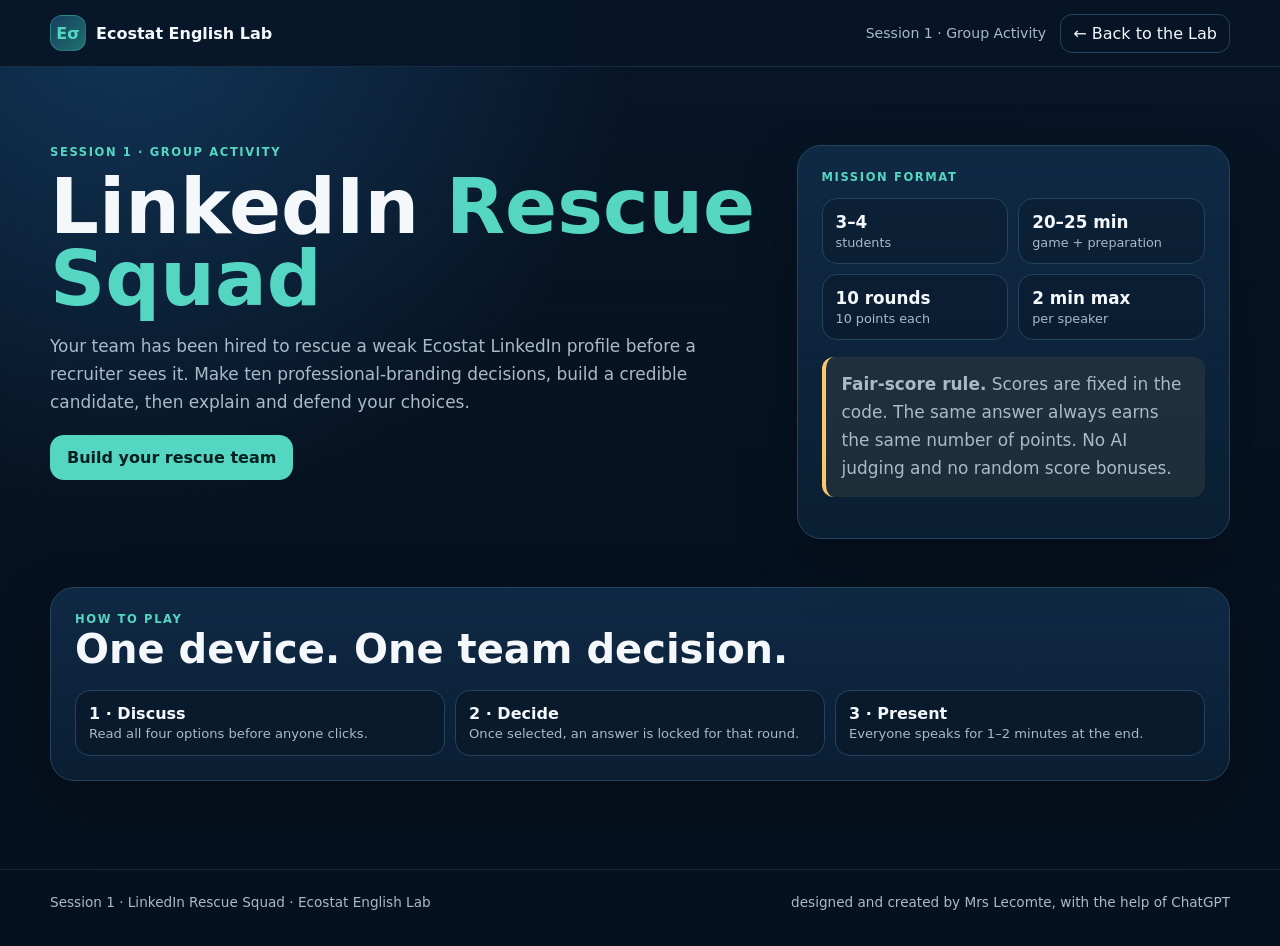
==== session1-linkedin-rescue-squad.html @ 10619d5c "Add files via upload" ====
<!doctype html>
<html lang="en-GB">
<head>
<meta charset="utf-8">
<meta name="viewport" content="width=device-width,initial-scale=1,viewport-fit=cover">
<title>Session 1 · LinkedIn Rescue Squad · Ecostat English Lab</title>
<meta name="description" content="A collaborative Session 1 activity for Ecostat students: rescue a weak LinkedIn profile, defend professional-branding decisions and deliver a concise team presentation.">
<meta name="theme-color" content="#08182f">
<link rel="manifest" href="manifest.webmanifest?v=6.2.2">
<link rel="apple-touch-icon" href="icons/apple-touch-icon.png">
<style>
:root{--bg:#071526;--panel:#0d2138;--panel2:#102a46;--line:#24435d;--ink:#f4f8fb;--muted:#a9bac8;--teal:#55d6c2;--amber:#ffc66d;--red:#ff8b8f;--blue:#80bfff;--purple:#b9a6ff;--shadow:0 22px 60px rgba(0,0,0,.26);font-family:Inter,ui-sans-serif,system-ui,-apple-system,BlinkMacSystemFont,"Segoe UI",sans-serif;color-scheme:dark}
*{box-sizing:border-box}html{scroll-behavior:smooth}body{margin:0;background:radial-gradient(circle at 10% 0%,#123658 0,transparent 32rem),linear-gradient(180deg,#071526,#06111f 72%);color:var(--ink);min-height:100vh}button,input,select{font:inherit}button{cursor:pointer}.wrap{width:min(1180px,calc(100% - 32px));margin:auto}.top{position:sticky;top:0;z-index:20;background:rgba(7,21,38,.92);backdrop-filter:blur(14px);border-bottom:1px solid rgba(128,191,255,.14)}.topin{min-height:66px;display:flex;align-items:center;gap:14px}.brand{display:flex;align-items:center;gap:10px;font-weight:850}.mark{width:36px;height:36px;border-radius:12px;display:grid;place-items:center;background:linear-gradient(135deg,#173f5f,#1f706e);border:1px solid rgba(85,214,194,.3);color:var(--teal)}.topmeta{margin-left:auto;color:var(--muted);font-size:.88rem}.back{color:var(--ink);text-decoration:none;border:1px solid var(--line);padding:9px 12px;border-radius:12px}.hero{padding:58px 0 30px;display:grid;grid-template-columns:1.25fr .75fr;gap:24px;align-items:stretch}.eyebrow{text-transform:uppercase;letter-spacing:.14em;font-size:.72rem;color:var(--teal);font-weight:850}.hero h1{font-size:clamp(2.4rem,6vw,5rem);line-height:.95;margin:.15em 0}.hero h1 span{color:var(--teal)}.hero p{font-size:1.06rem;color:var(--muted);line-height:1.65;max-width:65ch}.hero-card,.panel{background:linear-gradient(180deg,rgba(16,42,70,.96),rgba(10,31,52,.96));border:1px solid var(--line);border-radius:24px;box-shadow:var(--shadow)}.hero-card{padding:24px;display:flex;flex-direction:column;justify-content:center}.facts{display:grid;grid-template-columns:1fr 1fr;gap:10px;margin-top:14px}.fact{border:1px solid var(--line);border-radius:15px;padding:13px;background:rgba(4,15,28,.32)}.fact b{display:block;font-size:1.05rem}.fact span{display:block;color:var(--muted);font-size:.8rem;margin-top:3px}.screen{display:none;padding:20px 0 70px}.screen.active{display:block}.panel{padding:24px;margin:18px 0}.section-title{display:flex;justify-content:space-between;gap:18px;align-items:flex-end;margin-bottom:18px}.section-title h2{margin:0;font-size:clamp(1.7rem,4vw,2.5rem)}.section-title p{margin:.35rem 0 0;color:var(--muted)}.setup-grid{display:grid;grid-template-columns:.8fr 1.2fr;gap:18px}.field label{display:block;font-weight:800;margin-bottom:7px}.field input,.field select{width:100%;border:1px solid var(--line);background:#071a2e;color:var(--ink);border-radius:12px;padding:12px}.names{display:grid;grid-template-columns:1fr 1fr;gap:10px}.candidate-grid{display:grid;grid-template-columns:1fr 1fr;gap:12px}.candidate{border:1px solid var(--line);border-radius:18px;padding:16px;background:#0a1c30;text-align:left;color:var(--ink);transition:.15s}.candidate:hover,.candidate:focus-visible{border-color:var(--teal);transform:translateY(-1px)}.candidate.selected{border-color:var(--teal);box-shadow:0 0 0 2px rgba(85,214,194,.15) inset;background:#0c2938}.candidate strong{font-size:1rem}.candidate small{display:block;color:var(--muted);line-height:1.45;margin-top:6px}.notice{border-left:4px solid var(--amber);background:rgba(255,198,109,.08);padding:14px 16px;border-radius:12px;color:#ffe5b2;line-height:1.55}.primary,.ghost,.choice,.small{border-radius:14px;border:1px solid transparent;padding:12px 16px;font-weight:850}.primary{background:var(--teal);color:#05201f}.ghost,.small{background:#0b1f34;color:var(--ink);border-color:var(--line)}
.primary:focus-visible,.ghost:focus-visible,.small:focus-visible,.back:focus-visible{outline:3px solid var(--teal);outline-offset:3px}
.choice{min-height:46px}
.primary:disabled{opacity:.45;cursor:not-allowed}button:disabled{cursor:not-allowed}.choice:disabled{cursor:default}.verdict-desc{margin-top:8px;color:var(--muted);line-height:1.5}.result-meta{margin-top:8px;color:var(--muted);font-size:.9rem}.candidate[aria-pressed="true"]{border-color:var(--teal);box-shadow:0 0 0 2px rgba(85,214,194,.15) inset;background:#0c2938}.actions{display:flex;gap:10px;flex-wrap:wrap;margin-top:18px}.scorebar{position:sticky;top:66px;z-index:15;background:rgba(6,17,31,.94);border-bottom:1px solid rgba(128,191,255,.12)}.scorein{padding:12px 0;display:grid;grid-template-columns:180px repeat(4,1fr);gap:10px;align-items:center}.scoretotal strong{font-size:1.5rem}.metric{min-width:0}.metric-head{display:flex;justify-content:space-between;font-size:.75rem;color:var(--muted);margin-bottom:5px}.track{height:8px;background:#142c41;border-radius:999px;overflow:hidden}.fill{height:100%;width:0;background:linear-gradient(90deg,var(--teal),var(--blue));transition:width .35s}.game-grid{display:grid;grid-template-columns:1.35fr .65fr;gap:18px;align-items:start}.roundcard{padding:26px}.roundtop{display:flex;align-items:center;gap:12px;justify-content:space-between}.roundnum{font-size:.78rem;color:var(--teal);font-weight:900;letter-spacing:.08em}.roundcard h2{font-size:clamp(1.7rem,4vw,2.6rem);margin:.35rem 0}.scenario{color:var(--muted);line-height:1.6;margin-bottom:16px}.choices{display:grid;gap:10px}.choice{width:100%;text-align:left;background:#091d31;color:var(--ink);border-color:var(--line);line-height:1.45;display:flex;gap:12px;align-items:flex-start}.choice:hover,.choice:focus-visible{border-color:var(--blue)}.choice .letter{flex:0 0 30px;height:30px;border-radius:10px;background:#132f49;display:grid;place-items:center;color:var(--blue)}.choice.locked{cursor:default}.choice.picked{border-color:var(--teal);background:rgba(85,214,194,.09)}.choice.dim{opacity:.52}.feedback{display:none;margin-top:16px;border-radius:16px;padding:16px;border:1px solid var(--line);background:#081a2c}.feedback.show{display:block}.feedback-score{font-size:1.45rem;font-weight:950;color:var(--teal)}.feedback p{color:var(--muted);line-height:1.55}.deltas{display:flex;gap:8px;flex-wrap:wrap}.delta{font-size:.78rem;border:1px solid var(--line);padding:6px 9px;border-radius:999px}.sidecard{padding:20px;position:sticky;top:142px}.avatar{width:64px;height:64px;border-radius:18px;background:linear-gradient(135deg,#173f5f,#236f70);display:grid;place-items:center;font-size:1.5rem;font-weight:950}.sidecard h3{margin:.75rem 0 .25rem}.sidecard p{color:var(--muted);line-height:1.5;margin:.25rem 0}.tagrow{display:flex;gap:6px;flex-wrap:wrap;margin-top:12px}.tag{font-size:.75rem;border:1px solid var(--line);border-radius:999px;padding:5px 8px;color:#cce6f2}.result-hero{display:grid;grid-template-columns:.65fr 1.35fr;gap:18px}.bigscore{display:grid;place-items:center;text-align:center;min-height:260px}.bigscore strong{font-size:5rem;color:var(--teal);line-height:1}.verdict{font-size:1.2rem;font-weight:900;margin-top:10px}.breakdown{display:grid;gap:8px}.breakrow{display:grid;grid-template-columns:150px 1fr 52px;gap:10px;align-items:center;padding:10px 0;border-bottom:1px solid rgba(128,191,255,.1)}.breakrow span{color:var(--muted);font-size:.9rem}.prep-grid{display:grid;grid-template-columns:1fr 1fr;gap:14px}.role{padding:18px;border:1px solid var(--line);border-radius:18px;background:#091d31}.role h3{margin:.2rem 0}.role ul{padding-left:18px;color:var(--muted);line-height:1.55}.decision-list{margin-top:12px;padding-top:12px;border-top:1px solid rgba(128,191,255,.13)}.decision-list b{display:block;margin-bottom:7px}.decision-list p{font-size:.86rem;color:#d5e3eb;margin:6px 0}.timerbox{text-align:center;padding:24px}.timer{font-variant-numeric:tabular-nums;font-size:clamp(3.4rem,10vw,6rem);font-weight:950;letter-spacing:.04em;color:var(--teal)}.timer.warning{color:var(--amber)}.timer.done{color:var(--red)}.speaker-card{max-width:860px;margin:20px auto}.speaker-head{display:flex;justify-content:space-between;gap:12px;align-items:center}.speaker-task{font-size:1.1rem;line-height:1.6}.promptbox{background:#081a2c;border:1px solid var(--line);border-radius:16px;padding:16px;margin-top:14px}.promptbox ul{color:var(--muted);line-height:1.55}.complete{text-align:center;padding:50px 24px}.complete .tick{font-size:4rem}.rules{display:grid;grid-template-columns:repeat(3,1fr);gap:10px}.rule{padding:13px;border:1px solid var(--line);border-radius:15px;background:#081a2c}.rule b{display:block}.rule span{font-size:.82rem;color:var(--muted)}.sr-only{position:absolute;width:1px;height:1px;padding:0;margin:-1px;overflow:hidden;clip:rect(0,0,0,0);white-space:nowrap;border:0}.skip{position:fixed;left:12px;top:-80px;z-index:100;background:var(--teal);color:#05201f;padding:10px 14px;border-radius:10px;font-weight:900;text-decoration:none}.skip:focus{top:12px}footer{border-top:1px solid rgba(128,191,255,.12);padding:24px 0 36px;color:var(--muted);font-size:.85rem}.footerin{display:flex;justify-content:space-between;gap:12px;flex-wrap:wrap}@media(max-width:900px){.hero,.setup-grid,.game-grid,.result-hero{grid-template-columns:1fr}.scorein{grid-template-columns:1fr 1fr}.scoretotal{grid-column:1/-1}.sidecard{position:static}.prep-grid{grid-template-columns:1fr}.rules{grid-template-columns:1fr}.topmeta{display:none}}@media(prefers-reduced-motion:reduce){html{scroll-behavior:auto}.fill,.candidate{transition:none}}@media(max-width:600px){.wrap{width:min(100% - 20px,1180px)}.hero{padding-top:32px}.candidate-grid,.names{grid-template-columns:1fr}.scorein{grid-template-columns:1fr 1fr}.facts{grid-template-columns:1fr}.breakrow{grid-template-columns:1fr 44px}.breakrow span{grid-column:1/-1}.roundcard,.panel{padding:18px}.topin{min-height:60px}.scorebar{top:60px}.back{padding:8px 9px;font-size:.82rem}}

@media(max-width:520px){.brand span{display:none}.topin{gap:8px}.back{margin-left:auto}}

@media(max-width:600px){
  .scorebar{position:static}
  .breakrow{grid-template-columns:minmax(0,1fr) auto;grid-template-areas:"title score" "answer answer"}
  .breakrow b{grid-area:title}.breakrow strong{grid-area:score}.breakrow span{grid-area:answer;grid-column:auto}
  .speaker-head{align-items:flex-start;flex-direction:column}
  .speaker-head .tag{max-width:100%;overflow-wrap:anywhere}
}
</style>
</head>
<body>
<a class="skip" href="#activityMain">Skip to activity</a>
<header class="top"><div class="wrap topin"><div class="brand"><div class="mark" aria-hidden="true">Eσ</div><span>Ecostat English Lab</span></div><div class="topmeta">Session 1 · Group Activity</div><a class="back" href="index.html#group-activities">← Back to the Lab</a></div></header>

<main id="activityMain">
<section id="intro" class="screen active"><div class="wrap">
  <div class="hero"><div><div class="eyebrow">Session 1 · Group Activity</div><h1>LinkedIn <span>Rescue Squad</span></h1><p>Your team has been hired to rescue a weak Ecostat LinkedIn profile before a recruiter sees it. Make ten professional-branding decisions, build a credible candidate, then explain and defend your choices.</p><div class="actions"><button type="button" class="primary" id="goSetup">Build your rescue team</button></div></div>
  <aside class="hero-card"><div class="eyebrow">Mission format</div><div class="facts"><div class="fact"><b>3–4</b><span>students</span></div><div class="fact"><b>20–25 min</b><span>game + preparation</span></div><div class="fact"><b>10 rounds</b><span>10 points each</span></div><div class="fact"><b>2 min max</b><span>per speaker</span></div></div><p class="notice"><strong>Fair-score rule.</strong> Scores are fixed in the code. The same answer always earns the same number of points. No AI judging and no random score bonuses.</p></aside></div>
  <div class="panel"><div class="section-title"><div><div class="eyebrow">How to play</div><h2>One device. One team decision.</h2></div></div><div class="rules"><div class="rule"><b>1 · Discuss</b><span>Read all four options before anyone clicks.</span></div><div class="rule"><b>2 · Decide</b><span>Once selected, an answer is locked for that round.</span></div><div class="rule"><b>3 · Present</b><span>Everyone speaks for 1–2 minutes at the end.</span></div></div></div>
</div></section>

<section id="setup" class="screen"><div class="wrap"><div class="section-title"><div><div class="eyebrow">Team setup</div><h2>Choose your Ecostat profile.</h2><p>The candidate choice is not scored.</p></div></div>
<div class="setup-grid"><div class="panel"><div class="field"><label for="teamName">Team name</label><input id="teamName" maxlength="40" placeholder="e.g. Team Sigma"></div><div class="field" style="margin-top:14px"><label for="teamSize">Number of students</label><select id="teamSize"><option value="3">3 students</option><option value="4">4 students</option></select></div><div id="nameFields" class="names" style="margin-top:14px"></div><p class="notice" style="margin-top:16px">At the end, each student receives a separate speaking role and a two-minute timer.</p></div>
<div class="panel"><div class="candidate-grid" id="candidateGrid"></div><div class="actions"><button type="button" class="primary" id="startGame" disabled>Start the rescue</button><button type="button" class="ghost" id="backIntro">Back</button></div></div></div></div></section>

<div id="scoreBar" class="scorebar" hidden><div class="wrap scorein"><div class="scoretotal"><span class="eyebrow">Team score</span><strong><span id="scoreNow">0</span>/100</strong></div><div class="metric"><div class="metric-head"><span>Focus</span><b id="focusNum">0%</b></div><div class="track" role="progressbar" aria-label="Focus" aria-valuemin="0" aria-valuemax="100" aria-valuenow="0"><div id="focusFill" class="fill"></div></div></div><div class="metric"><div class="metric-head"><span>Credibility</span><b id="credNum">0%</b></div><div class="track" role="progressbar" aria-label="Credibility" aria-valuemin="0" aria-valuemax="100" aria-valuenow="0"><div id="credFill" class="fill"></div></div></div><div class="metric"><div class="metric-head"><span>Authenticity</span><b id="authNum">0%</b></div><div class="track" role="progressbar" aria-label="Authenticity" aria-valuemin="0" aria-valuemax="100" aria-valuenow="0"><div id="authFill" class="fill"></div></div></div><div class="metric"><div class="metric-head"><span>Visibility</span><b id="visNum">0%</b></div><div class="track" role="progressbar" aria-label="Visibility" aria-valuemin="0" aria-valuemax="100" aria-valuenow="0"><div id="visFill" class="fill"></div></div></div></div></div>

<section id="game" class="screen"><div class="wrap game-grid"><div class="panel roundcard"><div class="roundtop"><div id="roundNum" class="roundnum"></div><div id="roundPoints" class="eyebrow">10 points available</div></div><h2 id="roundTitle"></h2><p id="roundScenario" class="scenario"></p><div id="choices" class="choices"></div><div id="feedback" class="feedback" aria-live="polite" aria-atomic="true"><div id="feedbackScore" class="feedback-score"></div><p id="feedbackText"></p><div id="deltas" class="deltas"></div><div class="actions"><button type="button" id="nextRound" class="primary">Next decision</button></div></div></div><aside id="candidateSide" class="panel sidecard"></aside></div></section>

<section id="results" class="screen"><div class="wrap"><div class="section-title"><div><div class="eyebrow">Rescue complete</div><h2 id="resultsTitle">Your profile rescue result.</h2><p id="resultMeta">Your score comes only from the ten locked decisions.</p></div></div><div class="result-hero"><div class="panel bigscore"><div><div class="eyebrow">Final score</div><strong id="finalScore">0</strong><div>/100</div><div id="verdict" class="verdict"></div><div id="verdictDesc" class="verdict-desc"></div></div></div><div class="panel"><div class="eyebrow">Decision audit</div><div id="breakdown" class="breakdown"></div></div></div><div class="panel"><h2>Now prepare the team presentation.</h2><p class="scenario">You have six minutes to organise your ideas. Do not invent a completely new profile: explain the profile you actually built in the game.</p><div class="actions"><button type="button" id="goPrep" class="primary">Open preparation mode</button><button type="button" id="restart" class="ghost">Restart with another candidate</button></div></div></div></section>

<section id="prep" class="screen"><div class="wrap"><div class="section-title"><div><div class="eyebrow">Team preparation · 6 minutes</div><h2>Everyone must prepare a different part.</h2><p>Use notes, not a full script. Each person will speak for a maximum of two minutes.</p></div></div><div class="panel timerbox"><div id="prepTimer" class="timer" role="timer" aria-label="Preparation timer">06:00</div><div id="prepMessage" class="scenario" role="status" aria-live="polite" aria-atomic="true">Start when your team is ready.</div><div class="actions" style="justify-content:center"><button type="button" id="prepStart" class="primary">Start 6-minute preparation</button><button type="button" id="prepReset" class="ghost">Reset</button></div></div><div id="roles" class="prep-grid"></div><div class="panel"><div class="notice"><strong>Final rule:</strong> everyone speaks. Maximum <strong>2:00 per student</strong>. The final speaker must include the candidate's elevator pitch. Your teacher or another group may challenge one decision, so be ready to justify it.</div><div class="actions"><button type="button" id="goPresent" class="primary">Start team presentation</button></div></div></div></section>

<section id="present" class="screen"><div class="wrap"><div class="section-title"><div><div class="eyebrow">Final team challenge</div><h2>Present and defend the rescue.</h2><p>The timer is individual. Finish your sentence when time expires, then pass to the next speaker.</p></div></div><div class="panel speaker-card"><div class="speaker-head"><div><div id="speakerCount" class="eyebrow"></div><h2 id="speakerName"></h2></div><div id="speakerRole" class="tag"></div></div><div id="speakerTask" class="speaker-task"></div><div id="speakerPrompts" class="promptbox"></div><div class="timerbox"><div id="speakerTimer" class="timer" role="timer" aria-label="Speaker timer">02:00</div><div id="speakerMessage" class="scenario" role="status" aria-live="polite" aria-atomic="true">Maximum speaking time: 2 minutes.</div><div class="actions" style="justify-content:center"><button type="button" id="speakerStart" class="primary">Start 2-minute timer</button><button type="button" id="speakerReset" class="ghost">Reset</button></div></div><div class="actions"><button type="button" id="nextSpeaker" class="primary">Next speaker</button></div></div></div></section>

<section id="done" class="screen"><div class="wrap"><div class="panel complete"><div class="tick">✓</div><div class="eyebrow">Session 1 · Group activity complete</div><h2 id="doneTitle">Challenge complete.</h2><p id="doneSummary" class="scenario">Your team has completed the LinkedIn Rescue Squad challenge.</p><p class="scenario">Be ready for one final question: <strong>Which single decision improved this profile the most, and why?</strong></p><div class="actions" style="justify-content:center"><a class="back" href="index.html#group-activities">Back to Group Activities</a></div></div></div></section>
</main>

<footer><div class="wrap footerin"><div>Session 1 · LinkedIn Rescue Squad · Ecostat English Lab</div><div>designed and created by Mrs Lecomte, with the help of ChatGPT</div></div></footer>
<script>
(() => {
'use strict';
const $=s=>document.querySelector(s), $$=s=>[...document.querySelectorAll(s)];
const screens=['intro','setup','game','results','prep','present','done'];
const maxMetrics={focus:30,cred:30,auth:20,vis:20};
const metricNames={focus:'Focus',cred:'Credibility',auth:'Authenticity',vis:'Visibility'};
const state={team:'',size:3,names:[],nameDrafts:['','','',''],candidate:null,round:0,score:0,metrics:{focus:0,cred:0,auth:0,vis:0},answers:[],speaker:0,prepInterval:null,speakerInterval:null};
const candidates={
 EQUADE:{id:'EQUADE',initials:'AB',name:'Amira Benali',programme:'EQUADE · Applied econometrics',specialism:'causal inference and policy evaluation',target:'Junior Policy Evaluation Analyst',altTarget:'Economic Data Analyst',project:'a university project evaluating whether a training programme improved employment outcomes',toolset:'R · Stata · causal inference',evidence:'used R to compare employment outcomes before and after a training programme and test whether the policy made a measurable difference',plain:'I use data to estimate whether a policy or programme actually changes outcomes.',jargon:'I implement difference-in-differences estimators with fixed effects to identify average treatment effects.',skills:'R · Stata · econometrics · causal inference · data visualisation',adjProject:'an inflation forecasting project using macroeconomic indicators'},
 DSI:{id:'DSI',initials:'NM',name:'Noah Martin',programme:'DSI · Data & information systems',specialism:'fraud analytics and machine learning',target:'Junior Fraud Analytics / Cyber Data Analyst',altTarget:'Junior Data Scientist',project:'a Python project detecting unusual network behaviour and possible intrusions',toolset:'Python · SQL · classification',evidence:'built and tested a Python classification model to flag unusual network patterns, then compared false-positive rates',plain:'I use data models to identify unusual behaviour that may signal fraud or a security problem.',jargon:'I optimise supervised classifiers for anomaly detection using precision-recall trade-offs and threshold calibration.',skills:'Python · SQL · machine learning · classification · data visualisation',adjProject:'a customer-churn prediction project using Python'},
 IRF:{id:'IRF',initials:'ML',name:'Maya Laurent',programme:'IRF · Financial risk engineering',specialism:'market risk and quantitative analysis',target:'Market Risk Analyst',altTarget:'Quantitative Risk Analyst',project:'a Value-at-Risk project for a simulated equity portfolio',toolset:'Python · R · market risk',evidence:'built a Value-at-Risk model, back-tested it on historical data and explained where the model underestimated risk',plain:'I build models that estimate how much a portfolio could lose under adverse market movements.',jargon:'I calibrate VaR estimates and back-test tail-loss exceedances across rolling windows.',skills:'Python · R · market risk · VaR · statistical modelling',adjProject:'a time-series project forecasting interest rates'},
 GRAF:{id:'GRAF',initials:'HB',name:'Hugo Bernard',programme:'GRAF · Actuarial science & insurance',specialism:'insurance pricing and actuarial modelling',target:'Pricing Actuarial Intern',altTarget:'Insurance Risk Analyst',project:'a telematics-based motor-pricing project using driver-behaviour data',toolset:'R · GLMs · insurance pricing',evidence:'used R to test which driving variables were associated with claim frequency and discussed the limits of the pricing assumptions',plain:'I use statistical models to estimate insurance risk and help set prices that reflect expected claims.',jargon:'I fit generalised linear models to claim frequency and severity while controlling for rating factors.',skills:'R · GLMs · actuarial modelling · pricing · probability',adjProject:'a solvency project comparing insurer capital ratios'}
};
const scoreOrder=[{A:4,B:10,C:1,D:7},{A:1,B:4,C:10,D:7},{A:10,B:7,C:1,D:4},{A:1,B:4,C:7,D:10},{A:4,B:10,C:1,D:7},{A:10,B:4,C:1,D:7},{A:4,B:7,C:10,D:1},{A:4,B:1,C:7,D:10},{A:4,B:10,C:1,D:7},{A:4,B:1,C:10,D:7}];
const weights=[{focus:4,cred:2,auth:1,vis:3},{focus:4,cred:2,auth:1,vis:3},{focus:4,cred:2,auth:1,vis:3},{focus:1,cred:5,auth:3,vis:1},{focus:3,cred:3,auth:3,vis:1},{focus:2,cred:5,auth:2,vis:1},{focus:4,cred:2,auth:3,vis:1},{focus:3,cred:4,auth:1,vis:2},{focus:2,cred:3,auth:2,vis:3},{focus:3,cred:2,auth:3,vis:2}];
function distribute(score,w){const keys=['focus','cred','auth','vis'];const raw=keys.map(k=>score*w[k]/10), vals=raw.map(Math.floor);let rem=score-vals.reduce((a,b)=>a+b,0);const order=keys.map((k,i)=>({k,i,r:raw[i]-vals[i]})).sort((a,b)=>b.r-a.r);for(let j=0;j<rem;j++) vals[order[j].i]++;return Object.fromEntries(keys.map((k,i)=>[k,vals[i]]));}
function roundData(c){return [
 {title:'Choose a clear career target',scenario:`${c.name} needs a professional direction before changing the profile. Which target best matches the evidence already available?`,options:{A:'Data Scientist — open to any industry and any type of role',B:c.target,C:'Consultant / Analyst — interested in everything',D:c.altTarget},feedback:{A:'This is plausible but too broad for the evidence currently visible.',B:`Strong fit: the target matches ${c.specialism} and gives the rest of the profile a clear direction.`,C:'This avoids a decision rather than creating a professional identity.',D:'A credible adjacent target, but slightly less precise than the strongest fit.'}},
 {title:'Rescue the headline',scenario:'A recruiter should understand the field, methods and direction in seconds. Which headline should replace the current generic one?',options:{A:'Motivated MSc student looking for opportunities',B:`Future ${c.target} | Passionate about Data | Team Player 🚀`,C:`MSc Econometrics & Statistics | ${titleCase(c.specialism)} | ${shortTools(c.toolset)}`,D:`MSc Ecostat | ${titleCase(c.specialism)} | Open to graduate opportunities`},feedback:{A:'Too generic: almost any student could use it.',B:'The target is visible, but unsupported adjectives and branding language weaken credibility.',C:'Focused, searchable and evidence-based. It tells the recruiter what this candidate actually does.',D:'Clear and credible, but the ending is more generic than a precise target.'}},
 {title:'Pass the 7-second scan',scenario:'Which opening information should dominate the top of the profile?',options:{A:`MSc Ecostat → ${c.specialism} → current project: ${c.project} → target: ${c.target}`,B:`MSc Ecostat → software: ${c.toolset} → looking for an internship`,C:'Dynamic · motivated · ambitious · curious · team player',D:`Degree → every module studied → every software tool → every possible career interest`},feedback:{A:'Excellent hierarchy: identity, specialism, evidence and direction are immediately visible.',B:'Useful information, but software alone does not create a memorable professional identity.',C:'These are claims, not positioning.',D:'Too much information dilutes the message.'}},
 {title:'Replace claims with evidence',scenario:'The old profile says “excellent problem-solver”. Which sentence gives the strongest proof?',options:{A:'I am a highly motivated problem-solver.',B:`I have strong analytical skills and I enjoy ${c.specialism}.`,C:`I recently completed ${c.project}.`,D:`In ${c.project}, I ${c.evidence}.`},feedback:{A:'A self-description without evidence is easy to ignore.',B:'Relevant, but still mostly a claim.',C:'Concrete project evidence is useful, but the candidate can show more about what they actually did.',D:'Specific action plus evidence makes the claim believable.'}},
 {title:'Fix the “About” section',scenario:'Choose the version that sounds focused, human and credible rather than generic or AI-generated.',options:{A:`I am passionate about leveraging cutting-edge data-driven methodologies to generate impactful insights across complex environments. My expertise includes ${c.toolset}.`,B:`I am an MSc Econometrics & Statistics student specialising in ${c.specialism}. I am currently working on ${c.project}. I enjoy turning quantitative results into clear explanations, and I am looking for opportunities related to ${c.target}. I would be glad to connect with people working in this area.`,C:'I am dynamic, ambitious, resilient, results-driven, innovative and passionate about data. I am open to all opportunities.',D:`I study Econometrics & Statistics and I have worked with ${c.toolset}. My current project is ${c.project}. I enjoy quantitative work and learning new methods.`},feedback:{A:'Polished language cannot replace a clear story and concrete evidence.',B:'Strong structure: who I am, what I do, evidence, direction and a natural call to action.',C:'Generic adjectives create almost no professional signal.',D:'Credible and natural, but it lacks a clear professional destination and call to action.'}},
 {title:'Choose the project that earns space',scenario:`The target is ${c.target}. Which project should be highlighted most prominently?`,options:{A:c.project,B:'A basic Excel descriptive-statistics assignment from first year',C:'A personal hobby project unrelated to the target role',D:c.adjProject},feedback:{A:'This is the strongest evidence because it directly supports the chosen professional direction.',B:'It shows basic competence but does not differentiate an MSc-level profile.',C:'Interesting personally, but weak evidence for this specific target.',D:'Relevant quantitative evidence, though not as directly aligned as the main project.'}},
 {title:'Explain the technical work in plain English',scenario:'A recruiter is interested but is not a specialist. Which explanation should the candidate use?',options:{A:c.jargon,B:`I worked on a quantitative model related to ${c.specialism}, using data and statistical methods to study the problem.`,C:c.plain,D:'I built a model that proves what will happen and removes uncertainty from decisions.'},feedback:{A:'Accurate, but too technical for a first professional conversation.',B:'Clear and safe, although still fairly vague.',C:'Best balance: concrete meaning, plain English and no unnecessary jargon.',D:'This overclaims what statistical models can do and damages credibility.'}},
 {title:'Prioritise the skills section',scenario:'LinkedIn allows a long list, but the strongest skills should be immediately visible. Which strategy works best?',options:{A:`List 25 skills including ${c.skills}, Microsoft Word, PowerPoint, teamwork, leadership, creativity and everything studied at university.`,B:'Keep only communication, motivation, teamwork and adaptability.',C:`Lead with ${c.skills}, then add every other software package used once.`,D:`Prioritise ${c.skills}; keep a small number of complementary skills that support the ${c.target} target.`},feedback:{A:'A huge catalogue hides the strongest signal.',B:'Transferable skills matter, but the profile needs visible technical evidence.',C:'The strongest skills are visible, but the list becomes diluted again.',D:'Focused and credible: the skills section supports the same professional story as the rest of the profile.'}},
 {title:'Choose a sustainable visibility strategy',scenario:'The profile is now stronger, but a professional brand only works if the right people can actually see it. Which LinkedIn routine is most convincing?',options:{A:'Post every day about any trending topic, even when it is unrelated to the target role.',B:`Choose a realistic cadence: regularly comment on relevant ${c.specialism} posts, connect selectively with people in the field, and occasionally share a concrete project insight or learning point.`,C:'Stay completely inactive until the week an internship application opens.',D:`Follow relevant people and occasionally like or comment on posts, but avoid sharing any of your own work or perspective.`},feedback:{A:'High activity is not the same as a focused professional presence.',B:'Best choice: consistent, relevant and sustainable visibility supports the same professional story as the profile.',C:'A profile that only appears when it needs a job is much less effective as a networking surface.',D:'This is sustainable, but too passive to make the candidate’s expertise and point of view memorable.'}},
 {title:'Build the 45-second pitch',scenario:'The recruiter now asks: “Tell me about yourself.” Which structure gives the strongest short answer?',options:{A:'Start with school history, then list studies chronologically, then explain every module.',B:`List ${c.toolset}, statistical methods and technical vocabulary as quickly as possible.`,C:`Who I am → ${c.specialism} → one concrete project/evidence → what I am looking for (${c.target}) → one clear question or next step.`,D:`Who I am → ${c.specialism} → current project → career goal, but stop without a question or call to action.`},feedback:{A:'A timeline uses precious time without showing the strongest professional message.',B:'A technical dump is difficult to follow and sounds less human.',C:'This is concise, intentional and easy for the recruiter to follow. It also creates a next step.',D:'Clear and credible, but the pitch loses impact because it does not invite the conversation to continue.'}}
 ];}
function titleCase(s){return s.replace(/\b\w/g,m=>m.toUpperCase())}function shortTools(s){return s.split(' · ').slice(0,3).join(' · ')}function lowerFirst(s){return s.charAt(0).toLowerCase()+s.slice(1)}
function show(id){if(id!=='prep'&&state.prepInterval){clearInterval(state.prepInterval);state.prepInterval=null;}if(id!=='present'&&state.speakerInterval){clearInterval(state.speakerInterval);state.speakerInterval=null;}screens.forEach(s=>$('#'+s).classList.toggle('active',s===id));const reduce=window.matchMedia&&window.matchMedia('(prefers-reduced-motion: reduce)').matches;window.scrollTo({top:0,behavior:reduce?'auto':'smooth'});$('#scoreBar').hidden=id!=='game';}
function focusTarget(selector){const el=$(selector);if(!el)return;el.setAttribute('tabindex','-1');requestAnimationFrame(()=>{try{el.focus({preventScroll:true});}catch(_){el.focus();}});}
function renderNames(){const current=$$('#nameFields input');current.forEach((x,i)=>state.nameDrafts[i]=x.value);const n=Number($('#teamSize').value);$('#nameFields').innerHTML=Array.from({length:n},(_,i)=>`<div class="field"><label for="name${i}">Student ${i+1}</label><input id="name${i}" maxlength="30" autocomplete="off" placeholder="Name (optional)" value="${escapeHtml(state.nameDrafts[i]||'')}"></div>`).join('');$$('#nameFields input').forEach((x,i)=>x.addEventListener('input',()=>{state.nameDrafts[i]=x.value;}));}
function renderCandidates(){const box=$('#candidateGrid');box.innerHTML=Object.values(candidates).map(c=>`<button type="button" class="candidate" data-candidate="${c.id}" aria-pressed="false"><strong>${c.id} · ${c.name}</strong><small>${c.programme}<br>${titleCase(c.specialism)}<br>Current project: ${c.project}</small></button>`).join('');$$('.candidate').forEach(b=>b.addEventListener('click',()=>{$$('.candidate').forEach(x=>{x.classList.remove('selected');x.setAttribute('aria-pressed','false')});b.classList.add('selected');b.setAttribute('aria-pressed','true');state.candidate=b.dataset.candidate;$('#startGame').disabled=false;}));}
function resetState(){state.round=0;state.score=0;state.metrics={focus:0,cred:0,auth:0,vis:0};state.answers=[];state.speaker=0;clearInterval(state.prepInterval);clearInterval(state.speakerInterval);state.prepInterval=null;state.speakerInterval=null;updateScore();}
function updateScore(){if(!$('#scoreNow'))return;$('#scoreNow').textContent=state.score;const map=[['focus','focusFill','focusNum'],['cred','credFill','credNum'],['auth','authFill','authNum'],['vis','visFill','visNum']];map.forEach(([k,fill,num])=>{const pct=Math.max(0,Math.min(100,Math.round(state.metrics[k]/maxMetrics[k]*100)));$('#'+fill).style.width=pct+'%';$('#'+num).textContent=pct+'%';const track=$('#'+fill).parentElement;if(track)track.setAttribute('aria-valuenow',String(pct));});}
function candidateSide(){const c=candidates[state.candidate];$('#candidateSide').innerHTML=`<div class="avatar">${c.initials}</div><h3>${c.name}</h3><p><strong>${c.programme}</strong></p><p>${titleCase(c.specialism)}</p><div class="tagrow">${c.toolset.split(' · ').map(x=>`<span class="tag">${x}</span>`).join('')}</div><p style="margin-top:14px"><strong>Current evidence</strong><br>${c.project}</p>`;}
function renderRound(){const c=candidates[state.candidate], r=roundData(c)[state.round], scores=scoreOrder[state.round];$('#roundNum').textContent=`DECISION ${state.round+1} OF 10`;$('#roundTitle').textContent=r.title;$('#roundScenario').textContent=r.scenario;$('#feedback').classList.remove('show');$('#nextRound').textContent=state.round===9?'See final result':'Next decision';const choices=$('#choices');choices.dataset.locked='0';choices.innerHTML=Object.entries(r.options).map(([letter,text])=>`<button type="button" class="choice" data-letter="${letter}"><span class="letter">${letter}</span><span>${text}</span></button>`).join('');$$('.choice').forEach(btn=>btn.addEventListener('click',()=>choose(btn,r,scores)));candidateSide();}
function choose(btn,r,scores){if($('#choices').dataset.locked==='1')return;$('#choices').dataset.locked='1';const letter=btn.dataset.letter,score=scores[letter],delta=distribute(score,weights[state.round]);state.score+=score;Object.keys(delta).forEach(k=>state.metrics[k]+=delta[k]);state.answers.push({round:state.round+1,title:r.title,letter,text:r.options[letter],score,delta});$$('#choices .choice').forEach(x=>{x.classList.add('locked');x.disabled=true;x.setAttribute('aria-disabled','true');if(x===btn)x.classList.add('picked');else x.classList.add('dim')});$('#feedbackScore').textContent=`+${score}/10`;$('#feedbackText').textContent=r.feedback[letter];$('#deltas').innerHTML=Object.entries(delta).filter(([,v])=>v>0).map(([k,v])=>`<span class="delta">+${v} ${metricNames[k]}</span>`).join('');$('#feedback').classList.add('show');updateScore();requestAnimationFrame(()=>$('#nextRound').focus());}
function nextRound(){if(state.answers.length!==state.round+1)return;if(state.round<9){state.round++;$('#choices').dataset.locked='0';renderRound();window.scrollTo({top:0,behavior:(window.matchMedia&&window.matchMedia('(prefers-reduced-motion: reduce)').matches)?'auto':'smooth'});focusTarget('#roundTitle');}else{renderResults();show('results');focusTarget('#resultsTitle');}}
function verdict(score){if(score>=90)return['RECRUITER-READY','A highly focused and credible professional profile.'];if(score>=75)return['STRONG SHORTLIST','The profile is convincing, with only a few weaker decisions.'];if(score>=60)return['PROMISING','Good evidence is visible, but the professional story still needs more focus.'];return['STILL NEEDS RESCUE','The profile contains useful material, but recruiters may struggle to identify a clear, credible direction.'];}
function renderResults(){const [v,desc]=verdict(state.score),c=candidates[state.candidate];$('#finalScore').textContent=state.score;$('#verdict').textContent=v;$('#verdictDesc').textContent=desc;$('#resultsTitle').textContent=state.score>=75?'Profile rescued — strong professional signal.':state.score>=60?'Profile improved — but still needs focus.':'Profile still needs rescue.';$('#resultMeta').textContent=`${state.team} · ${c.id} · ${c.name} · ${c.target}`;$('#breakdown').innerHTML=state.answers.map(a=>`<div class="breakrow"><b>${a.round}. ${a.title}</b><span>${a.letter} · ${a.text}</span><strong>${a.score}/10</strong></div>`).join('');$('#doneTitle').textContent=state.score>=75?'Profile rescued. Decisions defended.':state.score>=60?'Profile improved. Decisions defended.':'Rescue attempt complete. Decisions defended.';$('#doneSummary').textContent=`${state.team} finished with ${state.score}/100 for ${c.name}. Everyone has completed an individual speaking turn.`;}
function rolesForSize(){const c=candidates[state.candidate],a=state.answers,n=state.names;const find=i=>a[i-1]?.text||'';if(state.size===4)return[
 {name:n[0],role:'Professional positioning',task:'Explain who the candidate is, the career target your team chose and how you improved the first impression.',points:[`Target: ${find(1)}`,`Headline: ${find(2)}`,`7-second priority: ${find(3)}`],prompts:['Why did this target fit the evidence?','What should a recruiter understand immediately?','Mention one option your team rejected and why.']},
 {name:n[1],role:'Evidence & skills',task:'Explain how your team made the profile more credible by choosing evidence, projects and skills.',points:[`Evidence: ${find(4)}`,`Highlighted project: ${find(6)}`,`Skills strategy: ${find(8)}`],prompts:['Which concrete evidence matters most?','Why did you prioritise this project?','How did you avoid a “shopping list” of skills?']},
 {name:n[2],role:'LinkedIn identity & visibility',task:'Explain how you improved the About section and how the candidate should remain visible to the right professional audience.',points:[`About strategy: ${find(5)}`,`Visibility strategy: ${find(9)}`],prompts:['How did you make the profile sound human rather than generic?','Why is this visibility routine realistic and relevant?','What makes the profile consistent?']},
 {name:n[3],role:'Plain English & elevator pitch',task:`Act as ${c.name}. Explain the technical work in plain English, then deliver the final 45-second elevator pitch.`,points:[`Plain-English explanation: ${find(7)}`,`Pitch structure: ${find(10)}`],prompts:['Who are you?','What are you working on?','What is one credible strength or piece of evidence?','Where are you going professionally?','End with a clear question or next step.']}
 ];return[
 {name:n[0],role:'Positioning & first impression',task:'Explain who the candidate is, the target, headline and first-impression strategy.',points:[`Target: ${find(1)}`,`Headline: ${find(2)}`,`7-second priority: ${find(3)}`],prompts:['Why does the target fit?','What should a recruiter remember?','Which weaker option did you reject?']},
 {name:n[1],role:'Evidence, skills & LinkedIn profile',task:'Explain how your team made the profile concrete, credible and focused.',points:[`Evidence: ${find(4)}`,`About: ${find(5)}`,`Project: ${find(6)}`,`Skills: ${find(8)}`],prompts:['Which evidence proves the candidate’s claims?','Why this project?','How did you make the About section sound authentic?','How did you prioritise skills?']},
 {name:n[2],role:'Visibility, plain English & final pitch',task:`Act as ${c.name}. Explain the visibility strategy and the project in plain English, then deliver the final elevator pitch.`,points:[`Plain English: ${find(7)}`,`Visibility strategy: ${find(9)}`,`Pitch structure: ${find(10)}`],prompts:['Explain why the visibility strategy is sustainable.','Explain the technical work so a non-specialist understands it.','Give a concise 45-second pitch.','End with a call to action or focused question.']}
 ];}
function renderRoles(){const roles=rolesForSize();$('#roles').innerHTML=roles.map((r,i)=>`<article class="role"><div class="eyebrow">Student ${i+1}</div><h3>${escapeHtml(r.name)} · ${r.role}</h3><p>${r.task}</p><ul>${r.prompts.map(x=>`<li>${x}</li>`).join('')}</ul><div class="decision-list"><b>Use your team’s actual decisions:</b>${r.points.map(x=>`<p>${escapeHtml(x)}</p>`).join('')}</div></article>`).join('');}
function startCountdown(which,total,display,msg,startBtn){clearInterval(state[which]);const el=$(display),endAt=Date.now()+total*1000;let left=total,warned=false;if(which==='speakerInterval'){$('#nextSpeaker').disabled=false;$('#speakerReset').disabled=true;}if(which==='prepInterval'){$('#prepReset').disabled=true;}const render=()=>{left=Math.max(0,Math.ceil((endAt-Date.now())/1000));const m=Math.floor(left/60),s=left%60;el.textContent=`${String(m).padStart(2,'0')}:${String(s).padStart(2,'0')}`;el.classList.toggle('warning',left<=30&&left>0);el.classList.toggle('done',left===0);if(which==='speakerInterval'&&left<=30&&left>0&&!warned){warned=true;$(msg).textContent='30 seconds left.';}if(left<=0){clearInterval(state[which]);state[which]=null;$(startBtn).disabled=true;$(msg).textContent=which==='prepInterval'?'Preparation time is over. Finish assigning roles and start the presentation.':'Time. Finish your sentence and pass to the next speaker.';}};$(msg).textContent=which==='prepInterval'?'Preparation timer running. Organise roles and short notes.':'Maximum speaking time: 2 minutes.';$(startBtn).disabled=true;render();if(left>0)state[which]=setInterval(render,250);}
function resetTimer(which,total,display,msg,startBtn,text){clearInterval(state[which]);state[which]=null;const m=Math.floor(total/60),s=total%60;$(display).textContent=`${String(m).padStart(2,'0')}:${String(s).padStart(2,'0')}`;$(display).classList.remove('warning','done');$(msg).textContent=text;$(startBtn).disabled=false;if(which==='speakerInterval'){$('#nextSpeaker').disabled=true;$('#speakerReset').disabled=false;}if(which==='prepInterval'){$('#prepReset').disabled=false;}}
function renderSpeaker(){const roles=rolesForSize(),r=roles[state.speaker];$('#speakerCount').textContent=`SPEAKER ${state.speaker+1} OF ${roles.length}`;$('#speakerName').textContent=r.name;$('#speakerRole').textContent=r.role;$('#speakerTask').textContent=r.task;$('#speakerPrompts').innerHTML=`<strong>Use these prompts — do not read a full script.</strong><ul>${r.prompts.map(x=>`<li>${x}</li>`).join('')}</ul><div class="decision-list"><b>Your team’s decisions:</b>${r.points.map(x=>`<p>${escapeHtml(x)}</p>`).join('')}</div>`;$('#nextSpeaker').textContent=state.speaker===roles.length-1?'Finish team challenge':'Next speaker';resetTimer('speakerInterval',120,'#speakerTimer','#speakerMessage','#speakerStart','Maximum speaking time: 2 minutes.');}
function escapeHtml(s){return String(s).replace(/[&<>'"]/g,ch=>({'&':'&amp;','<':'&lt;','>':'&gt;',"'":'&#39;','"':'&quot;'}[ch]))}
$('#goSetup').addEventListener('click',()=>show('setup'));$('#backIntro').addEventListener('click',()=>show('intro'));$('#teamSize').addEventListener('change',renderNames);$('#startGame').addEventListener('click',()=>{state.team=$('#teamName').value.trim()||'Ecostat Rescue Team';state.size=Number($('#teamSize').value);state.names=Array.from({length:state.size},(_,i)=>{const value=$('#name'+i).value.trim();state.nameDrafts[i]=$('#name'+i).value;return value||`Student ${i+1}`;});resetState();$('#choices').dataset.locked='0';renderRound();updateScore();show('game');focusTarget('#roundTitle');});$('#nextRound').addEventListener('click',nextRound);$('#goPrep').addEventListener('click',()=>{renderRoles();resetTimer('prepInterval',360,'#prepTimer','#prepMessage','#prepStart','Start when your team is ready.');show('prep');});$('#restart').addEventListener('click',()=>{resetState();state.candidate=null;$$('.candidate').forEach(x=>{x.classList.remove('selected');x.setAttribute('aria-pressed','false')});$('#startGame').disabled=true;show('setup');});$('#prepStart').addEventListener('click',()=>startCountdown('prepInterval',360,'#prepTimer','#prepMessage','#prepStart'));$('#prepReset').addEventListener('click',()=>resetTimer('prepInterval',360,'#prepTimer','#prepMessage','#prepStart','Start when your team is ready.'));$('#goPresent').addEventListener('click',()=>{clearInterval(state.prepInterval);state.speaker=0;renderSpeaker();show('present');focusTarget('#speakerName');});$('#speakerStart').addEventListener('click',()=>startCountdown('speakerInterval',120,'#speakerTimer','#speakerMessage','#speakerStart'));$('#speakerReset').addEventListener('click',()=>resetTimer('speakerInterval',120,'#speakerTimer','#speakerMessage','#speakerStart','Maximum speaking time: 2 minutes.'));$('#nextSpeaker').addEventListener('click',()=>{clearInterval(state.speakerInterval);const roles=rolesForSize();if(state.speaker<roles.length-1){state.speaker++;renderSpeaker();window.scrollTo({top:0,behavior:(window.matchMedia&&window.matchMedia('(prefers-reduced-motion: reduce)').matches)?'auto':'smooth'});focusTarget('#speakerName');}else{show('done');focusTarget('#doneTitle');}});renderNames();renderCandidates();
if('serviceWorker' in navigator && /^https?:$/.test(location.protocol)){
  navigator.serviceWorker.register('./sw.js',{updateViaCache:'none'}).then(reg=>reg.update().catch(()=>{})).catch(()=>{});
}
})();
</script>
</body></html>
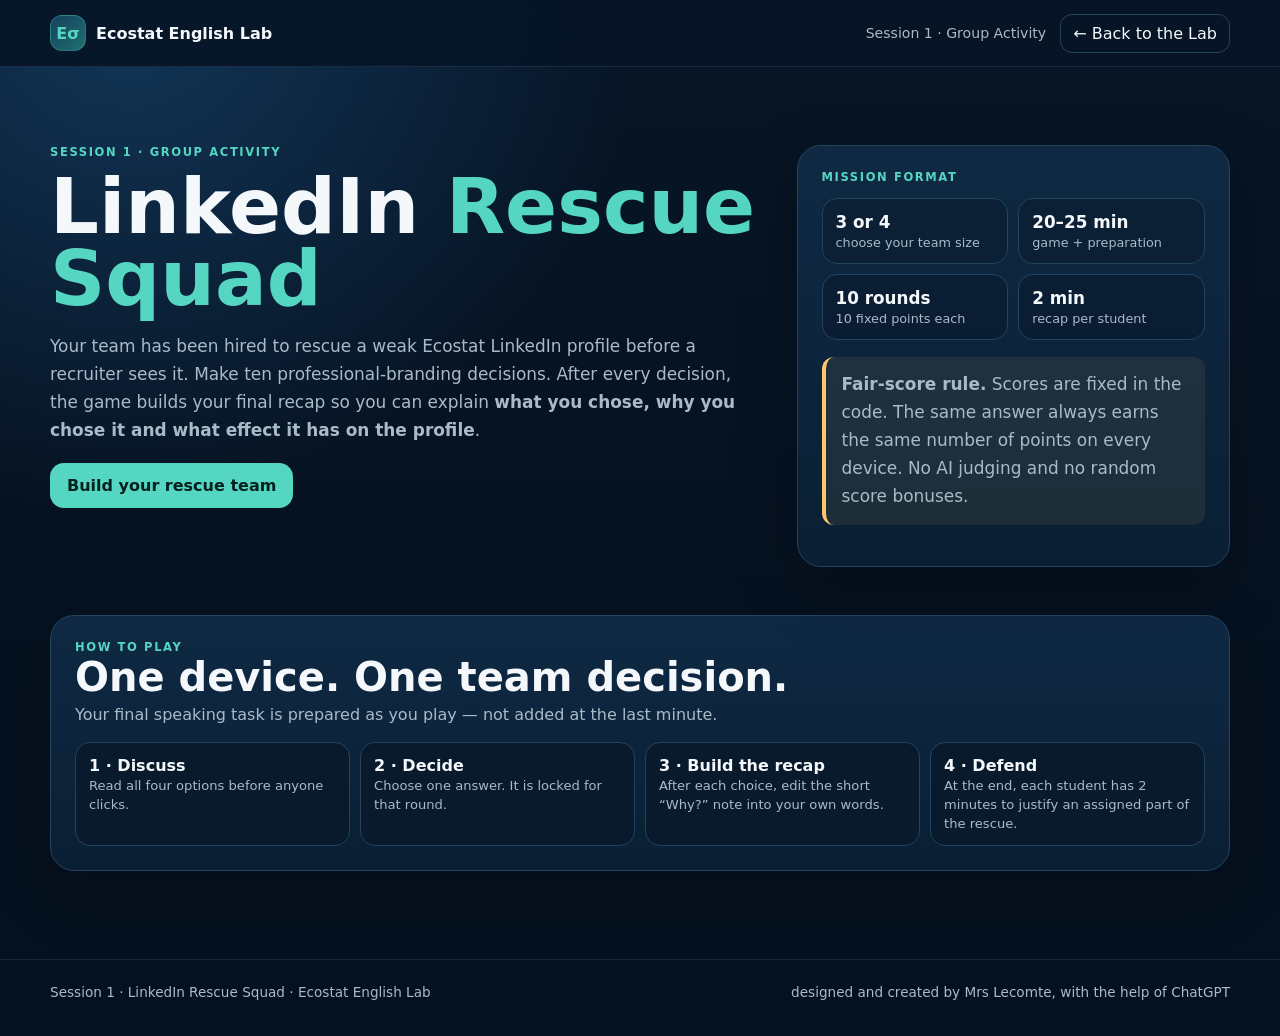
==== commit bbd3158a: "Add files via upload" ====
--- a/session1-linkedin-rescue-squad.html
+++ b/session1-linkedin-rescue-squad.html
@@ -4,118 +4,291 @@
 <meta charset="utf-8">
 <meta name="viewport" content="width=device-width,initial-scale=1,viewport-fit=cover">
 <title>Session 1 · LinkedIn Rescue Squad · Ecostat English Lab</title>
-<meta name="description" content="A collaborative Session 1 activity for Ecostat students: rescue a weak LinkedIn profile, defend professional-branding decisions and deliver a concise team presentation.">
+<meta name="description" content="A collaborative Session 1 activity for Ecostat students: rescue a weak LinkedIn profile, build a structured recap while making decisions, and defend the team’s choices in a two-minute speaking turn.">
+<meta name="application-name" content="LinkedIn Rescue Squad v6.3.0">
 <meta name="theme-color" content="#08182f">
 <link rel="manifest" href="manifest.webmanifest?v=6.2.2">
 <link rel="apple-touch-icon" href="icons/apple-touch-icon.png">
 <style>
-:root{--bg:#071526;--panel:#0d2138;--panel2:#102a46;--line:#24435d;--ink:#f4f8fb;--muted:#a9bac8;--teal:#55d6c2;--amber:#ffc66d;--red:#ff8b8f;--blue:#80bfff;--purple:#b9a6ff;--shadow:0 22px 60px rgba(0,0,0,.26);font-family:Inter,ui-sans-serif,system-ui,-apple-system,BlinkMacSystemFont,"Segoe UI",sans-serif;color-scheme:dark}
-*{box-sizing:border-box}html{scroll-behavior:smooth}body{margin:0;background:radial-gradient(circle at 10% 0%,#123658 0,transparent 32rem),linear-gradient(180deg,#071526,#06111f 72%);color:var(--ink);min-height:100vh}button,input,select{font:inherit}button{cursor:pointer}.wrap{width:min(1180px,calc(100% - 32px));margin:auto}.top{position:sticky;top:0;z-index:20;background:rgba(7,21,38,.92);backdrop-filter:blur(14px);border-bottom:1px solid rgba(128,191,255,.14)}.topin{min-height:66px;display:flex;align-items:center;gap:14px}.brand{display:flex;align-items:center;gap:10px;font-weight:850}.mark{width:36px;height:36px;border-radius:12px;display:grid;place-items:center;background:linear-gradient(135deg,#173f5f,#1f706e);border:1px solid rgba(85,214,194,.3);color:var(--teal)}.topmeta{margin-left:auto;color:var(--muted);font-size:.88rem}.back{color:var(--ink);text-decoration:none;border:1px solid var(--line);padding:9px 12px;border-radius:12px}.hero{padding:58px 0 30px;display:grid;grid-template-columns:1.25fr .75fr;gap:24px;align-items:stretch}.eyebrow{text-transform:uppercase;letter-spacing:.14em;font-size:.72rem;color:var(--teal);font-weight:850}.hero h1{font-size:clamp(2.4rem,6vw,5rem);line-height:.95;margin:.15em 0}.hero h1 span{color:var(--teal)}.hero p{font-size:1.06rem;color:var(--muted);line-height:1.65;max-width:65ch}.hero-card,.panel{background:linear-gradient(180deg,rgba(16,42,70,.96),rgba(10,31,52,.96));border:1px solid var(--line);border-radius:24px;box-shadow:var(--shadow)}.hero-card{padding:24px;display:flex;flex-direction:column;justify-content:center}.facts{display:grid;grid-template-columns:1fr 1fr;gap:10px;margin-top:14px}.fact{border:1px solid var(--line);border-radius:15px;padding:13px;background:rgba(4,15,28,.32)}.fact b{display:block;font-size:1.05rem}.fact span{display:block;color:var(--muted);font-size:.8rem;margin-top:3px}.screen{display:none;padding:20px 0 70px}.screen.active{display:block}.panel{padding:24px;margin:18px 0}.section-title{display:flex;justify-content:space-between;gap:18px;align-items:flex-end;margin-bottom:18px}.section-title h2{margin:0;font-size:clamp(1.7rem,4vw,2.5rem)}.section-title p{margin:.35rem 0 0;color:var(--muted)}.setup-grid{display:grid;grid-template-columns:.8fr 1.2fr;gap:18px}.field label{display:block;font-weight:800;margin-bottom:7px}.field input,.field select{width:100%;border:1px solid var(--line);background:#071a2e;color:var(--ink);border-radius:12px;padding:12px}.names{display:grid;grid-template-columns:1fr 1fr;gap:10px}.candidate-grid{display:grid;grid-template-columns:1fr 1fr;gap:12px}.candidate{border:1px solid var(--line);border-radius:18px;padding:16px;background:#0a1c30;text-align:left;color:var(--ink);transition:.15s}.candidate:hover,.candidate:focus-visible{border-color:var(--teal);transform:translateY(-1px)}.candidate.selected{border-color:var(--teal);box-shadow:0 0 0 2px rgba(85,214,194,.15) inset;background:#0c2938}.candidate strong{font-size:1rem}.candidate small{display:block;color:var(--muted);line-height:1.45;margin-top:6px}.notice{border-left:4px solid var(--amber);background:rgba(255,198,109,.08);padding:14px 16px;border-radius:12px;color:#ffe5b2;line-height:1.55}.primary,.ghost,.choice,.small{border-radius:14px;border:1px solid transparent;padding:12px 16px;font-weight:850}.primary{background:var(--teal);color:#05201f}.ghost,.small{background:#0b1f34;color:var(--ink);border-color:var(--line)}
-.primary:focus-visible,.ghost:focus-visible,.small:focus-visible,.back:focus-visible{outline:3px solid var(--teal);outline-offset:3px}
-.choice{min-height:46px}
-.primary:disabled{opacity:.45;cursor:not-allowed}button:disabled{cursor:not-allowed}.choice:disabled{cursor:default}.verdict-desc{margin-top:8px;color:var(--muted);line-height:1.5}.result-meta{margin-top:8px;color:var(--muted);font-size:.9rem}.candidate[aria-pressed="true"]{border-color:var(--teal);box-shadow:0 0 0 2px rgba(85,214,194,.15) inset;background:#0c2938}.actions{display:flex;gap:10px;flex-wrap:wrap;margin-top:18px}.scorebar{position:sticky;top:66px;z-index:15;background:rgba(6,17,31,.94);border-bottom:1px solid rgba(128,191,255,.12)}.scorein{padding:12px 0;display:grid;grid-template-columns:180px repeat(4,1fr);gap:10px;align-items:center}.scoretotal strong{font-size:1.5rem}.metric{min-width:0}.metric-head{display:flex;justify-content:space-between;font-size:.75rem;color:var(--muted);margin-bottom:5px}.track{height:8px;background:#142c41;border-radius:999px;overflow:hidden}.fill{height:100%;width:0;background:linear-gradient(90deg,var(--teal),var(--blue));transition:width .35s}.game-grid{display:grid;grid-template-columns:1.35fr .65fr;gap:18px;align-items:start}.roundcard{padding:26px}.roundtop{display:flex;align-items:center;gap:12px;justify-content:space-between}.roundnum{font-size:.78rem;color:var(--teal);font-weight:900;letter-spacing:.08em}.roundcard h2{font-size:clamp(1.7rem,4vw,2.6rem);margin:.35rem 0}.scenario{color:var(--muted);line-height:1.6;margin-bottom:16px}.choices{display:grid;gap:10px}.choice{width:100%;text-align:left;background:#091d31;color:var(--ink);border-color:var(--line);line-height:1.45;display:flex;gap:12px;align-items:flex-start}.choice:hover,.choice:focus-visible{border-color:var(--blue)}.choice .letter{flex:0 0 30px;height:30px;border-radius:10px;background:#132f49;display:grid;place-items:center;color:var(--blue)}.choice.locked{cursor:default}.choice.picked{border-color:var(--teal);background:rgba(85,214,194,.09)}.choice.dim{opacity:.52}.feedback{display:none;margin-top:16px;border-radius:16px;padding:16px;border:1px solid var(--line);background:#081a2c}.feedback.show{display:block}.feedback-score{font-size:1.45rem;font-weight:950;color:var(--teal)}.feedback p{color:var(--muted);line-height:1.55}.deltas{display:flex;gap:8px;flex-wrap:wrap}.delta{font-size:.78rem;border:1px solid var(--line);padding:6px 9px;border-radius:999px}.sidecard{padding:20px;position:sticky;top:142px}.avatar{width:64px;height:64px;border-radius:18px;background:linear-gradient(135deg,#173f5f,#236f70);display:grid;place-items:center;font-size:1.5rem;font-weight:950}.sidecard h3{margin:.75rem 0 .25rem}.sidecard p{color:var(--muted);line-height:1.5;margin:.25rem 0}.tagrow{display:flex;gap:6px;flex-wrap:wrap;margin-top:12px}.tag{font-size:.75rem;border:1px solid var(--line);border-radius:999px;padding:5px 8px;color:#cce6f2}.result-hero{display:grid;grid-template-columns:.65fr 1.35fr;gap:18px}.bigscore{display:grid;place-items:center;text-align:center;min-height:260px}.bigscore strong{font-size:5rem;color:var(--teal);line-height:1}.verdict{font-size:1.2rem;font-weight:900;margin-top:10px}.breakdown{display:grid;gap:8px}.breakrow{display:grid;grid-template-columns:150px 1fr 52px;gap:10px;align-items:center;padding:10px 0;border-bottom:1px solid rgba(128,191,255,.1)}.breakrow span{color:var(--muted);font-size:.9rem}.prep-grid{display:grid;grid-template-columns:1fr 1fr;gap:14px}.role{padding:18px;border:1px solid var(--line);border-radius:18px;background:#091d31}.role h3{margin:.2rem 0}.role ul{padding-left:18px;color:var(--muted);line-height:1.55}.decision-list{margin-top:12px;padding-top:12px;border-top:1px solid rgba(128,191,255,.13)}.decision-list b{display:block;margin-bottom:7px}.decision-list p{font-size:.86rem;color:#d5e3eb;margin:6px 0}.timerbox{text-align:center;padding:24px}.timer{font-variant-numeric:tabular-nums;font-size:clamp(3.4rem,10vw,6rem);font-weight:950;letter-spacing:.04em;color:var(--teal)}.timer.warning{color:var(--amber)}.timer.done{color:var(--red)}.speaker-card{max-width:860px;margin:20px auto}.speaker-head{display:flex;justify-content:space-between;gap:12px;align-items:center}.speaker-task{font-size:1.1rem;line-height:1.6}.promptbox{background:#081a2c;border:1px solid var(--line);border-radius:16px;padding:16px;margin-top:14px}.promptbox ul{color:var(--muted);line-height:1.55}.complete{text-align:center;padding:50px 24px}.complete .tick{font-size:4rem}.rules{display:grid;grid-template-columns:repeat(3,1fr);gap:10px}.rule{padding:13px;border:1px solid var(--line);border-radius:15px;background:#081a2c}.rule b{display:block}.rule span{font-size:.82rem;color:var(--muted)}.sr-only{position:absolute;width:1px;height:1px;padding:0;margin:-1px;overflow:hidden;clip:rect(0,0,0,0);white-space:nowrap;border:0}.skip{position:fixed;left:12px;top:-80px;z-index:100;background:var(--teal);color:#05201f;padding:10px 14px;border-radius:10px;font-weight:900;text-decoration:none}.skip:focus{top:12px}footer{border-top:1px solid rgba(128,191,255,.12);padding:24px 0 36px;color:var(--muted);font-size:.85rem}.footerin{display:flex;justify-content:space-between;gap:12px;flex-wrap:wrap}@media(max-width:900px){.hero,.setup-grid,.game-grid,.result-hero{grid-template-columns:1fr}.scorein{grid-template-columns:1fr 1fr}.scoretotal{grid-column:1/-1}.sidecard{position:static}.prep-grid{grid-template-columns:1fr}.rules{grid-template-columns:1fr}.topmeta{display:none}}@media(prefers-reduced-motion:reduce){html{scroll-behavior:auto}.fill,.candidate{transition:none}}@media(max-width:600px){.wrap{width:min(100% - 20px,1180px)}.hero{padding-top:32px}.candidate-grid,.names{grid-template-columns:1fr}.scorein{grid-template-columns:1fr 1fr}.facts{grid-template-columns:1fr}.breakrow{grid-template-columns:1fr 44px}.breakrow span{grid-column:1/-1}.roundcard,.panel{padding:18px}.topin{min-height:60px}.scorebar{top:60px}.back{padding:8px 9px;font-size:.82rem}}
+:root{--bg:#071526;--panel:#0d2138;--panel2:#102a46;--line:#24435d;--ink:#f4f8fb;--muted:#a9bac8;--teal:#55d6c2;--amber:#ffc66d;--red:#ff8b8f;--blue:#80bfff;--shadow:0 22px 60px rgba(0,0,0,.26);font-family:Inter,ui-sans-serif,system-ui,-apple-system,BlinkMacSystemFont,"Segoe UI",sans-serif;color-scheme:dark}
+*{box-sizing:border-box}html{scroll-behavior:smooth}body{margin:0;background:radial-gradient(circle at 10% 0%,#123658 0,transparent 32rem),linear-gradient(180deg,#071526,#06111f 72%);color:var(--ink);min-height:100vh}button,input,select{font:inherit}button{cursor:pointer}.wrap{width:min(1180px,calc(100% - 32px));margin:auto}.top{position:sticky;top:0;z-index:20;background:rgba(7,21,38,.92);backdrop-filter:blur(14px);border-bottom:1px solid rgba(128,191,255,.14)}.topin{min-height:66px;display:flex;align-items:center;gap:14px}.brand{display:flex;align-items:center;gap:10px;font-weight:850}.mark{width:36px;height:36px;border-radius:12px;display:grid;place-items:center;background:linear-gradient(135deg,#173f5f,#1f706e);border:1px solid rgba(85,214,194,.3);color:var(--teal)}.topmeta{margin-left:auto;color:var(--muted);font-size:.88rem}.back{color:var(--ink);text-decoration:none;border:1px solid var(--line);padding:9px 12px;border-radius:12px}.hero{padding:58px 0 30px;display:grid;grid-template-columns:1.25fr .75fr;gap:24px;align-items:stretch}.eyebrow{text-transform:uppercase;letter-spacing:.14em;font-size:.72rem;color:var(--teal);font-weight:850}.hero h1{font-size:clamp(2.4rem,6vw,5rem);line-height:.95;margin:.15em 0}.hero h1 span{color:var(--teal)}.hero p{font-size:1.06rem;color:var(--muted);line-height:1.65;max-width:65ch}.hero-card,.panel{background:linear-gradient(180deg,rgba(16,42,70,.96),rgba(10,31,52,.96));border:1px solid var(--line);border-radius:24px;box-shadow:var(--shadow)}.hero-card{padding:24px;display:flex;flex-direction:column;justify-content:center}.facts{display:grid;grid-template-columns:1fr 1fr;gap:10px;margin-top:14px}.fact{border:1px solid var(--line);border-radius:15px;padding:13px;background:rgba(4,15,28,.32)}.fact b{display:block;font-size:1.05rem}.fact span{display:block;color:var(--muted);font-size:.8rem;margin-top:3px}.screen{display:none;padding:20px 0 70px}.screen.active{display:block}.panel{padding:24px;margin:18px 0}.section-title{display:flex;justify-content:space-between;gap:18px;align-items:flex-end;margin-bottom:18px}.section-title h2{margin:0;font-size:clamp(1.7rem,4vw,2.5rem)}.section-title p{margin:.35rem 0 0;color:var(--muted)}.setup-grid{display:grid;grid-template-columns:.8fr 1.2fr;gap:18px}.field label{display:block;font-weight:800;margin-bottom:7px}.field input,.field select{width:100%;border:1px solid var(--line);background:#071a2e;color:var(--ink);border-radius:12px;padding:12px}.names{display:grid;grid-template-columns:1fr 1fr;gap:10px}.candidate-grid{display:grid;grid-template-columns:1fr 1fr;gap:12px}.candidate{border:1px solid var(--line);border-radius:18px;padding:16px;background:#0a1c30;text-align:left;color:var(--ink);transition:.15s}.candidate:hover,.candidate:focus-visible{border-color:var(--teal);transform:translateY(-1px)}.candidate.selected,.candidate[aria-pressed="true"]{border-color:var(--teal);box-shadow:0 0 0 2px rgba(85,214,194,.15) inset;background:#0c2938}.candidate strong{font-size:1rem}.candidate small{display:block;color:var(--muted);line-height:1.45;margin-top:6px}.notice{border-left:4px solid var(--amber);background:rgba(255,198,109,.08);padding:14px 16px;border-radius:12px;color:#ffe5b2;line-height:1.55}.primary,.ghost,.choice{border-radius:14px;border:1px solid transparent;padding:12px 16px;font-weight:850}.primary{background:var(--teal);color:#05201f}.ghost{background:#0b1f34;color:var(--ink);border-color:var(--line)}.primary:focus-visible,.ghost:focus-visible,.back:focus-visible,.choice:focus-visible,.candidate:focus-visible{outline:3px solid var(--teal);outline-offset:3px}.primary:disabled,.ghost:disabled{opacity:.45;cursor:not-allowed}button:disabled{cursor:not-allowed}.actions{display:flex;gap:10px;flex-wrap:wrap;margin-top:18px}.scorebar{position:sticky;top:66px;z-index:15;background:rgba(6,17,31,.94);border-bottom:1px solid rgba(128,191,255,.12)}.scorein{padding:12px 0;display:grid;grid-template-columns:180px repeat(4,1fr);gap:10px;align-items:center}.scoretotal strong{font-size:1.5rem}.metric{min-width:0}.metric-head{display:flex;justify-content:space-between;font-size:.75rem;color:var(--muted);margin-bottom:5px}.track{height:8px;background:#142c41;border-radius:999px;overflow:hidden}.fill{height:100%;width:0;background:linear-gradient(90deg,var(--teal),var(--blue));transition:width .35s}.game-grid{display:grid;grid-template-columns:1.35fr .65fr;gap:18px;align-items:start}.roundcard{padding:26px}.roundtop{display:flex;align-items:center;gap:12px;justify-content:space-between}.roundnum{font-size:.78rem;color:var(--teal);font-weight:900;letter-spacing:.08em}.roundcard h2{font-size:clamp(1.7rem,4vw,2.6rem);margin:.35rem 0}.scenario{color:var(--muted);line-height:1.6;margin-bottom:16px}.choices{display:grid;gap:10px}.choice{width:100%;text-align:left;background:#091d31;color:var(--ink);border-color:var(--line);line-height:1.45;display:flex;gap:12px;align-items:flex-start;min-height:46px}.choice:hover,.choice:focus-visible{border-color:var(--blue)}.choice .letter{flex:0 0 30px;height:30px;border-radius:10px;background:#132f49;display:grid;place-items:center;color:var(--blue)}.choice.locked{cursor:default}.choice.picked{border-color:var(--teal);background:rgba(85,214,194,.09)}.choice.dim{opacity:.52}.feedback{display:none;margin-top:16px;border-radius:16px;padding:16px;border:1px solid var(--line);background:#081a2c}.feedback.show{display:block}.feedback-score{font-size:1.45rem;font-weight:950;color:var(--teal)}.feedback p{color:var(--muted);line-height:1.55}.deltas{display:flex;gap:8px;flex-wrap:wrap}.delta{font-size:.78rem;border:1px solid var(--line);padding:6px 9px;border-radius:999px}.sidecard{padding:20px;position:sticky;top:142px}.avatar{width:64px;height:64px;border-radius:18px;background:linear-gradient(135deg,#173f5f,#236f70);display:grid;place-items:center;font-size:1.5rem;font-weight:950}.sidecard h3{margin:.75rem 0 .25rem}.sidecard p{color:var(--muted);line-height:1.5;margin:.25rem 0}.tagrow{display:flex;gap:6px;flex-wrap:wrap;margin-top:12px}.tag{font-size:.75rem;border:1px solid var(--line);border-radius:999px;padding:5px 8px;color:#cce6f2}.result-hero{display:grid;grid-template-columns:.65fr 1.35fr;gap:18px}.bigscore{display:grid;place-items:center;text-align:center;min-height:260px}.bigscore strong{font-size:5rem;color:var(--teal);line-height:1}.verdict{font-size:1.2rem;font-weight:900;margin-top:10px}.verdict-desc{margin-top:8px;color:var(--muted);line-height:1.5}.breakdown{display:grid;gap:8px}.breakrow{display:grid;grid-template-columns:150px 1fr 52px;gap:10px;align-items:center;padding:10px 0;border-bottom:1px solid rgba(128,191,255,.1)}.breakrow span{color:var(--muted);font-size:.9rem}.prep-grid{display:grid;grid-template-columns:1fr 1fr;gap:14px}.role{padding:18px;border:1px solid var(--line);border-radius:18px;background:#091d31}.role h3{margin:.2rem 0}.role ul{padding-left:18px;color:var(--muted);line-height:1.55}.decision-list{margin-top:12px;padding-top:12px;border-top:1px solid rgba(128,191,255,.13)}.decision-list b{display:block;margin-bottom:7px}.decision-list p{font-size:.86rem;color:#d5e3eb;margin:6px 0}.timerbox{text-align:center;padding:24px}.timer{font-variant-numeric:tabular-nums;font-size:clamp(3.4rem,10vw,6rem);font-weight:950;letter-spacing:.04em;color:var(--teal)}.timer.warning{color:var(--amber)}.timer.done{color:var(--red)}.speaker-card{max-width:860px;margin:20px auto}.speaker-head{display:flex;justify-content:space-between;gap:12px;align-items:center}.speaker-task{font-size:1.1rem;line-height:1.6}.promptbox{background:#081a2c;border:1px solid var(--line);border-radius:16px;padding:16px;margin-top:14px}.promptbox ul{color:var(--muted);line-height:1.55}.complete{text-align:center;padding:50px 24px}.complete .tick{font-size:4rem}.rules{display:grid;grid-template-columns:repeat(4,1fr);gap:10px}.rule{padding:13px;border:1px solid var(--line);border-radius:15px;background:#081a2c}.rule b{display:block}.rule span{font-size:.82rem;color:var(--muted)}.sr-only{position:absolute;width:1px;height:1px;padding:0;margin:-1px;overflow:hidden;clip:rect(0,0,0,0);white-space:nowrap;border:0}.skip{position:fixed;left:12px;top:-80px;z-index:100;background:var(--teal);color:#05201f;padding:10px 14px;border-radius:10px;font-weight:900;text-decoration:none}.skip:focus{top:12px}footer{border-top:1px solid rgba(128,191,255,.12);padding:24px 0 36px;color:var(--muted);font-size:.85rem}.footerin{display:flex;justify-content:space-between;gap:12px;flex-wrap:wrap}
 
+.size-picker{display:grid;grid-template-columns:1fr 1fr;gap:10px}.size-option{border:1px solid var(--line);background:#081a2c;color:var(--ink);border-radius:16px;padding:14px;text-align:left;font-weight:900}.size-option span{display:block;color:var(--muted);font-size:.8rem;font-weight:600;margin-top:3px}.size-option[aria-pressed="true"]{border-color:var(--teal);background:rgba(85,214,194,.10);box-shadow:0 0 0 2px rgba(85,214,194,.12) inset}.size-option:focus-visible{outline:3px solid var(--teal);outline-offset:3px}.recap-capture{margin-top:14px;padding:14px;border:1px solid rgba(85,214,194,.35);border-radius:14px;background:rgba(85,214,194,.06)}.recap-capture label{display:block;font-weight:900;margin-bottom:6px}.recap-capture textarea{width:100%;resize:vertical;min-height:72px;border:1px solid var(--line);background:#06182a;color:var(--ink);border-radius:12px;padding:10px;line-height:1.45}.recap-capture textarea:focus{outline:3px solid rgba(85,214,194,.35);border-color:var(--teal)}.recap-help{font-size:.8rem!important;margin:6px 0 0!important}.recap-card{margin-top:18px;padding-top:16px;border-top:1px solid rgba(128,191,255,.16)}.recap-card>p{font-size:.84rem}.recap-phases{display:grid;gap:8px;margin-top:10px}.recap-phase{border:1px solid var(--line);border-radius:12px;padding:9px;background:#071a2e}.recap-phase-head{display:flex;justify-content:space-between;gap:8px;font-size:.78rem}.recap-phase-head b{color:#eaf7f8}.recap-phase-head span{color:var(--teal);font-weight:850}.recap-latest{margin-top:5px!important;font-size:.77rem!important;color:#cbdce6!important}.recap-empty{color:var(--muted)!important}.recap-structure{display:grid;grid-template-columns:repeat(4,1fr);gap:8px;margin:12px 0}.recap-step{border:1px solid var(--line);border-radius:12px;padding:10px;background:#081a2c}.recap-step b{display:block;color:var(--teal);font-size:.78rem}.recap-step span{display:block;color:var(--muted);font-size:.78rem;line-height:1.4;margin-top:4px}.why{display:block;color:#bfeee6;font-size:.8rem;line-height:1.4;margin-top:3px}.recap-pack{display:grid;gap:8px}.recap-pack-row{border-bottom:1px solid rgba(128,191,255,.12);padding:10px 0}.recap-pack-row:last-child{border-bottom:0}.recap-pack-row b{display:block;margin-bottom:4px}.recap-pack-row span{display:block;color:var(--muted);font-size:.88rem;line-height:1.45}.role .recap-structure{grid-template-columns:1fr 1fr}.role .recap-step{padding:8px}.mini-label{display:block;text-transform:uppercase;letter-spacing:.08em;color:var(--teal);font-size:.67rem;font-weight:900;margin-top:12px}
+@media(max-width:900px){.hero,.setup-grid,.game-grid,.result-hero{grid-template-columns:1fr}.scorein{grid-template-columns:1fr 1fr}.scoretotal{grid-column:1/-1}.sidecard{position:static}.prep-grid{grid-template-columns:1fr}.rules{grid-template-columns:1fr}.topmeta{display:none}}
+@media(prefers-reduced-motion:reduce){html{scroll-behavior:auto}.fill,.candidate{transition:none}}
+@media(max-width:600px){.recap-structure{grid-template-columns:1fr 1fr}.wrap{width:min(100% - 20px,1180px)}.hero{padding-top:32px}.candidate-grid,.names{grid-template-columns:1fr}.scorein{grid-template-columns:1fr 1fr}.facts{grid-template-columns:1fr}.breakrow{grid-template-columns:minmax(0,1fr) auto;grid-template-areas:"title score" "answer answer"}.breakrow b{grid-area:title}.breakrow strong{grid-area:score}.breakrow span{grid-area:answer;grid-column:auto}.roundcard,.panel{padding:18px}.topin{min-height:60px}.scorebar{position:static}.back{padding:8px 9px;font-size:.82rem}.speaker-head{align-items:flex-start;flex-direction:column}.speaker-head .tag{max-width:100%;overflow-wrap:anywhere}}
 @media(max-width:520px){.brand span{display:none}.topin{gap:8px}.back{margin-left:auto}}
-
-@media(max-width:600px){
-  .scorebar{position:static}
-  .breakrow{grid-template-columns:minmax(0,1fr) auto;grid-template-areas:"title score" "answer answer"}
-  .breakrow b{grid-area:title}.breakrow strong{grid-area:score}.breakrow span{grid-area:answer;grid-column:auto}
-  .speaker-head{align-items:flex-start;flex-direction:column}
-  .speaker-head .tag{max-width:100%;overflow-wrap:anywhere}
-}
 </style>
 </head>
 <body>
 <a class="skip" href="#activityMain">Skip to activity</a>
 <header class="top"><div class="wrap topin"><div class="brand"><div class="mark" aria-hidden="true">Eσ</div><span>Ecostat English Lab</span></div><div class="topmeta">Session 1 · Group Activity</div><a class="back" href="index.html#group-activities">← Back to the Lab</a></div></header>
-
 <main id="activityMain">
 <section id="intro" class="screen active"><div class="wrap">
-  <div class="hero"><div><div class="eyebrow">Session 1 · Group Activity</div><h1>LinkedIn <span>Rescue Squad</span></h1><p>Your team has been hired to rescue a weak Ecostat LinkedIn profile before a recruiter sees it. Make ten professional-branding decisions, build a credible candidate, then explain and defend your choices.</p><div class="actions"><button type="button" class="primary" id="goSetup">Build your rescue team</button></div></div>
-  <aside class="hero-card"><div class="eyebrow">Mission format</div><div class="facts"><div class="fact"><b>3–4</b><span>students</span></div><div class="fact"><b>20–25 min</b><span>game + preparation</span></div><div class="fact"><b>10 rounds</b><span>10 points each</span></div><div class="fact"><b>2 min max</b><span>per speaker</span></div></div><p class="notice"><strong>Fair-score rule.</strong> Scores are fixed in the code. The same answer always earns the same number of points. No AI judging and no random score bonuses.</p></aside></div>
-  <div class="panel"><div class="section-title"><div><div class="eyebrow">How to play</div><h2>One device. One team decision.</h2></div></div><div class="rules"><div class="rule"><b>1 · Discuss</b><span>Read all four options before anyone clicks.</span></div><div class="rule"><b>2 · Decide</b><span>Once selected, an answer is locked for that round.</span></div><div class="rule"><b>3 · Present</b><span>Everyone speaks for 1–2 minutes at the end.</span></div></div></div>
+  <div class="hero"><div><div class="eyebrow">Session 1 · Group Activity</div><h1>LinkedIn <span>Rescue Squad</span></h1><p>Your team has been hired to rescue a weak Ecostat LinkedIn profile before a recruiter sees it. Make ten professional-branding decisions. After every decision, the game builds your final recap so you can explain <strong>what you chose, why you chose it and what effect it has on the profile</strong>.</p><div class="actions"><button type="button" class="primary" id="goSetup">Build your rescue team</button></div></div>
+  <aside class="hero-card"><div class="eyebrow">Mission format</div><div class="facts"><div class="fact"><b>3 or 4</b><span>choose your team size</span></div><div class="fact"><b>20–25 min</b><span>game + preparation</span></div><div class="fact"><b>10 rounds</b><span>10 fixed points each</span></div><div class="fact"><b>2 min</b><span>recap per student</span></div></div><p class="notice"><strong>Fair-score rule.</strong> Scores are fixed in the code. The same answer always earns the same number of points on every device. No AI judging and no random score bonuses.</p></aside></div>
+  <div class="panel"><div class="section-title"><div><div class="eyebrow">How to play</div><h2>One device. One team decision.</h2><p>Your final speaking task is prepared as you play — not added at the last minute.</p></div></div><div class="rules"><div class="rule"><b>1 · Discuss</b><span>Read all four options before anyone clicks.</span></div><div class="rule"><b>2 · Decide</b><span>Choose one answer. It is locked for that round.</span></div><div class="rule"><b>3 · Build the recap</b><span>After each choice, edit the short “Why?” note into your own words.</span></div><div class="rule"><b>4 · Defend</b><span>At the end, each student has 2 minutes to justify an assigned part of the rescue.</span></div></div></div>
 </div></section>
-
 <section id="setup" class="screen"><div class="wrap"><div class="section-title"><div><div class="eyebrow">Team setup</div><h2>Choose your Ecostat profile.</h2><p>The candidate choice is not scored.</p></div></div>
-<div class="setup-grid"><div class="panel"><div class="field"><label for="teamName">Team name</label><input id="teamName" maxlength="40" placeholder="e.g. Team Sigma"></div><div class="field" style="margin-top:14px"><label for="teamSize">Number of students</label><select id="teamSize"><option value="3">3 students</option><option value="4">4 students</option></select></div><div id="nameFields" class="names" style="margin-top:14px"></div><p class="notice" style="margin-top:16px">At the end, each student receives a separate speaking role and a two-minute timer.</p></div>
+<div class="setup-grid"><div class="panel"><div class="field"><label for="teamName">Team name</label><input id="teamName" maxlength="40" placeholder="e.g. Team Sigma" autocomplete="off"></div><div class="field" style="margin-top:14px"><div id="teamSizeLabel" style="font-weight:800;margin-bottom:7px">Choose your team size</div><div class="size-picker" role="group" aria-labelledby="teamSizeLabel"><button type="button" class="size-option" data-size="3" aria-pressed="true"><strong>3 students</strong><span>3 speaking roles at the end</span></button><button type="button" class="size-option" data-size="4" aria-pressed="false"><strong>4 students</strong><span>4 speaking roles at the end</span></button></div><input type="hidden" id="teamSize" value="3"></div><div id="nameFields" class="names" style="margin-top:14px"></div><p class="notice" style="margin-top:16px"><strong>Final task:</strong> every student will receive a different part of the team’s actual decisions and a <strong>2-minute recap timer</strong>. You will justify choices rather than read a script.</p></div>
 <div class="panel"><div class="candidate-grid" id="candidateGrid"></div><div class="actions"><button type="button" class="primary" id="startGame" disabled>Start the rescue</button><button type="button" class="ghost" id="backIntro">Back</button></div></div></div></div></section>
-
 <div id="scoreBar" class="scorebar" hidden><div class="wrap scorein"><div class="scoretotal"><span class="eyebrow">Team score</span><strong><span id="scoreNow">0</span>/100</strong></div><div class="metric"><div class="metric-head"><span>Focus</span><b id="focusNum">0%</b></div><div class="track" role="progressbar" aria-label="Focus" aria-valuemin="0" aria-valuemax="100" aria-valuenow="0"><div id="focusFill" class="fill"></div></div></div><div class="metric"><div class="metric-head"><span>Credibility</span><b id="credNum">0%</b></div><div class="track" role="progressbar" aria-label="Credibility" aria-valuemin="0" aria-valuemax="100" aria-valuenow="0"><div id="credFill" class="fill"></div></div></div><div class="metric"><div class="metric-head"><span>Authenticity</span><b id="authNum">0%</b></div><div class="track" role="progressbar" aria-label="Authenticity" aria-valuemin="0" aria-valuemax="100" aria-valuenow="0"><div id="authFill" class="fill"></div></div></div><div class="metric"><div class="metric-head"><span>Visibility</span><b id="visNum">0%</b></div><div class="track" role="progressbar" aria-label="Visibility" aria-valuemin="0" aria-valuemax="100" aria-valuenow="0"><div id="visFill" class="fill"></div></div></div></div></div>
-
-<section id="game" class="screen"><div class="wrap game-grid"><div class="panel roundcard"><div class="roundtop"><div id="roundNum" class="roundnum"></div><div id="roundPoints" class="eyebrow">10 points available</div></div><h2 id="roundTitle"></h2><p id="roundScenario" class="scenario"></p><div id="choices" class="choices"></div><div id="feedback" class="feedback" aria-live="polite" aria-atomic="true"><div id="feedbackScore" class="feedback-score"></div><p id="feedbackText"></p><div id="deltas" class="deltas"></div><div class="actions"><button type="button" id="nextRound" class="primary">Next decision</button></div></div></div><aside id="candidateSide" class="panel sidecard"></aside></div></section>
-
-<section id="results" class="screen"><div class="wrap"><div class="section-title"><div><div class="eyebrow">Rescue complete</div><h2 id="resultsTitle">Your profile rescue result.</h2><p id="resultMeta">Your score comes only from the ten locked decisions.</p></div></div><div class="result-hero"><div class="panel bigscore"><div><div class="eyebrow">Final score</div><strong id="finalScore">0</strong><div>/100</div><div id="verdict" class="verdict"></div><div id="verdictDesc" class="verdict-desc"></div></div></div><div class="panel"><div class="eyebrow">Decision audit</div><div id="breakdown" class="breakdown"></div></div></div><div class="panel"><h2>Now prepare the team presentation.</h2><p class="scenario">You have six minutes to organise your ideas. Do not invent a completely new profile: explain the profile you actually built in the game.</p><div class="actions"><button type="button" id="goPrep" class="primary">Open preparation mode</button><button type="button" id="restart" class="ghost">Restart with another candidate</button></div></div></div></section>
-
-<section id="prep" class="screen"><div class="wrap"><div class="section-title"><div><div class="eyebrow">Team preparation · 6 minutes</div><h2>Everyone must prepare a different part.</h2><p>Use notes, not a full script. Each person will speak for a maximum of two minutes.</p></div></div><div class="panel timerbox"><div id="prepTimer" class="timer" role="timer" aria-label="Preparation timer">06:00</div><div id="prepMessage" class="scenario" role="status" aria-live="polite" aria-atomic="true">Start when your team is ready.</div><div class="actions" style="justify-content:center"><button type="button" id="prepStart" class="primary">Start 6-minute preparation</button><button type="button" id="prepReset" class="ghost">Reset</button></div></div><div id="roles" class="prep-grid"></div><div class="panel"><div class="notice"><strong>Final rule:</strong> everyone speaks. Maximum <strong>2:00 per student</strong>. The final speaker must include the candidate's elevator pitch. Your teacher or another group may challenge one decision, so be ready to justify it.</div><div class="actions"><button type="button" id="goPresent" class="primary">Start team presentation</button></div></div></div></section>
-
-<section id="present" class="screen"><div class="wrap"><div class="section-title"><div><div class="eyebrow">Final team challenge</div><h2>Present and defend the rescue.</h2><p>The timer is individual. Finish your sentence when time expires, then pass to the next speaker.</p></div></div><div class="panel speaker-card"><div class="speaker-head"><div><div id="speakerCount" class="eyebrow"></div><h2 id="speakerName"></h2></div><div id="speakerRole" class="tag"></div></div><div id="speakerTask" class="speaker-task"></div><div id="speakerPrompts" class="promptbox"></div><div class="timerbox"><div id="speakerTimer" class="timer" role="timer" aria-label="Speaker timer">02:00</div><div id="speakerMessage" class="scenario" role="status" aria-live="polite" aria-atomic="true">Maximum speaking time: 2 minutes.</div><div class="actions" style="justify-content:center"><button type="button" id="speakerStart" class="primary">Start 2-minute timer</button><button type="button" id="speakerReset" class="ghost">Reset</button></div></div><div class="actions"><button type="button" id="nextSpeaker" class="primary">Next speaker</button></div></div></div></section>
-
+<section id="game" class="screen"><div class="wrap game-grid"><div class="panel roundcard"><div class="roundtop"><div id="roundNum" class="roundnum"></div><div id="roundPoints" class="eyebrow">10 points available</div></div><h2 id="roundTitle"></h2><p id="roundScenario" class="scenario"></p><div id="choices" class="choices"></div><div id="feedback" class="feedback" aria-live="polite" aria-atomic="true"><div id="feedbackScore" class="feedback-score"></div><p id="feedbackText"></p><div id="deltas" class="deltas"></div><div class="recap-capture"><label for="recapReason">Recap Builder · Why did your team choose this?</label><textarea id="recapReason" maxlength="180" rows="2" placeholder="Write one short reason in your own words."></textarea><p class="recap-help">A short reason is suggested from the feedback. Edit it if needed. This note will reappear in your final 2-minute recap.</p></div><div class="actions"><button type="button" id="nextRound" class="primary" disabled>Next decision</button></div></div></div><aside id="candidateSide" class="panel sidecard"></aside></div></section>
+<section id="results" class="screen"><div class="wrap"><div class="section-title"><div><div class="eyebrow">Rescue complete</div><h2 id="resultsTitle">Your profile rescue result.</h2><p id="resultMeta">Your score comes only from the ten locked decisions.</p></div></div><div class="result-hero"><div class="panel bigscore"><div><div class="eyebrow">Final score</div><strong id="finalScore">0</strong><div>/100</div><div id="verdict" class="verdict"></div><div id="verdictDesc" class="verdict-desc"></div></div></div><div class="panel"><div class="eyebrow">Decision audit</div><div id="breakdown" class="breakdown"></div></div></div><div class="panel"><div class="eyebrow">Your 2-minute recap pack</div><h2>Use the decisions you actually made.</h2><p class="scenario">The game has kept your choices and your “Why?” notes. You do <strong>not</strong> need to retell all ten rounds. Each student will receive a focused section and defend 2–4 decisions.</p><div id="recapAudit" class="recap-pack"></div><div class="recap-structure" aria-label="Two-minute recap structure"><div class="recap-step"><b>0:00–0:20</b><span>State your part and the objective.</span></div><div class="recap-step"><b>0:20–1:15</b><span>Explain your key choices and reasons.</span></div><div class="recap-step"><b>1:15–1:40</b><span>Mention one trade-off or weaker alternative.</span></div><div class="recap-step"><b>1:40–2:00</b><span>Explain the impact on the recruiter and conclude.</span></div></div><p class="scenario">You have six minutes to organise short notes. Do not invent a new profile: explain the profile you actually built in the game.</p><div class="actions"><button type="button" id="goPrep" class="primary">Open 6-minute preparation</button><button type="button" id="restart" class="ghost">Restart with another candidate</button></div></div></div></section>
+<section id="prep" class="screen"><div class="wrap"><div class="section-title"><div><div class="eyebrow">Team preparation · 6 minutes</div><h2>Prepare your 2-minute recap — one part per student.</h2><p>Use the decisions and “Why?” notes collected during the game. Use keywords, not a full script. Every student speaks for a maximum of two minutes.</p></div></div><div class="panel timerbox"><div id="prepTimer" class="timer" role="timer" aria-label="Preparation timer">06:00</div><div id="prepMessage" class="scenario" role="status" aria-live="polite" aria-atomic="true">Start when your team is ready.</div><div class="actions" style="justify-content:center"><button type="button" id="prepStart" class="primary">Start 6-minute preparation</button><button type="button" id="prepReset" class="ghost">Reset</button></div></div><div id="roles" class="prep-grid"></div><div class="panel"><div class="notice"><strong>Final recap rule:</strong> everyone speaks for up to <strong>2:00</strong>. Follow the same four-part structure: <strong>objective → choices + reasons → one trade-off → impact/conclusion</strong>. The final speaker must include the candidate’s elevator pitch. Be ready for one challenge question about a decision.</div><div class="actions"><button type="button" id="goPresent" class="primary">Start team presentation</button></div></div></div></section>
+<section id="present" class="screen"><div class="wrap"><div class="section-title"><div><div class="eyebrow">Final 2-minute recap</div><h2>Present, justify and defend the rescue.</h2><p>The timer is individual. Use the structured recap on screen. Explain the reasoning behind your assigned decisions; do not simply read the selected options.</p></div></div><div class="panel speaker-card"><div class="speaker-head"><div><div id="speakerCount" class="eyebrow"></div><h2 id="speakerName"></h2></div><div id="speakerRole" class="tag"></div></div><div id="speakerTask" class="speaker-task"></div><div id="speakerPrompts" class="promptbox"></div><div class="timerbox"><div id="speakerTimer" class="timer" role="timer" aria-label="Speaker timer">02:00</div><div id="speakerMessage" class="scenario" role="status" aria-live="polite" aria-atomic="true">Maximum speaking time: 2 minutes.</div><div class="actions" style="justify-content:center"><button type="button" id="speakerStart" class="primary">Start 2-minute timer</button><button type="button" id="speakerReset" class="ghost">Reset</button></div></div><div class="actions"><button type="button" id="nextSpeaker" class="primary" disabled>Next speaker</button></div></div></div></section>
 <section id="done" class="screen"><div class="wrap"><div class="panel complete"><div class="tick">✓</div><div class="eyebrow">Session 1 · Group activity complete</div><h2 id="doneTitle">Challenge complete.</h2><p id="doneSummary" class="scenario">Your team has completed the LinkedIn Rescue Squad challenge.</p><p class="scenario">Be ready for one final question: <strong>Which single decision improved this profile the most, and why?</strong></p><div class="actions" style="justify-content:center"><a class="back" href="index.html#group-activities">Back to Group Activities</a></div></div></div></section>
 </main>
-
 <footer><div class="wrap footerin"><div>Session 1 · LinkedIn Rescue Squad · Ecostat English Lab</div><div>designed and created by Mrs Lecomte, with the help of ChatGPT</div></div></footer>
 <script>
 (() => {
 'use strict';
-const $=s=>document.querySelector(s), $$=s=>[...document.querySelectorAll(s)];
-const screens=['intro','setup','game','results','prep','present','done'];
-const maxMetrics={focus:30,cred:30,auth:20,vis:20};
-const metricNames={focus:'Focus',cred:'Credibility',auth:'Authenticity',vis:'Visibility'};
-const state={team:'',size:3,names:[],nameDrafts:['','','',''],candidate:null,round:0,score:0,metrics:{focus:0,cred:0,auth:0,vis:0},answers:[],speaker:0,prepInterval:null,speakerInterval:null};
-const candidates={
- EQUADE:{id:'EQUADE',initials:'AB',name:'Amira Benali',programme:'EQUADE · Applied econometrics',specialism:'causal inference and policy evaluation',target:'Junior Policy Evaluation Analyst',altTarget:'Economic Data Analyst',project:'a university project evaluating whether a training programme improved employment outcomes',toolset:'R · Stata · causal inference',evidence:'used R to compare employment outcomes before and after a training programme and test whether the policy made a measurable difference',plain:'I use data to estimate whether a policy or programme actually changes outcomes.',jargon:'I implement difference-in-differences estimators with fixed effects to identify average treatment effects.',skills:'R · Stata · econometrics · causal inference · data visualisation',adjProject:'an inflation forecasting project using macroeconomic indicators'},
- DSI:{id:'DSI',initials:'NM',name:'Noah Martin',programme:'DSI · Data & information systems',specialism:'fraud analytics and machine learning',target:'Junior Fraud Analytics / Cyber Data Analyst',altTarget:'Junior Data Scientist',project:'a Python project detecting unusual network behaviour and possible intrusions',toolset:'Python · SQL · classification',evidence:'built and tested a Python classification model to flag unusual network patterns, then compared false-positive rates',plain:'I use data models to identify unusual behaviour that may signal fraud or a security problem.',jargon:'I optimise supervised classifiers for anomaly detection using precision-recall trade-offs and threshold calibration.',skills:'Python · SQL · machine learning · classification · data visualisation',adjProject:'a customer-churn prediction project using Python'},
- IRF:{id:'IRF',initials:'ML',name:'Maya Laurent',programme:'IRF · Financial risk engineering',specialism:'market risk and quantitative analysis',target:'Market Risk Analyst',altTarget:'Quantitative Risk Analyst',project:'a Value-at-Risk project for a simulated equity portfolio',toolset:'Python · R · market risk',evidence:'built a Value-at-Risk model, back-tested it on historical data and explained where the model underestimated risk',plain:'I build models that estimate how much a portfolio could lose under adverse market movements.',jargon:'I calibrate VaR estimates and back-test tail-loss exceedances across rolling windows.',skills:'Python · R · market risk · VaR · statistical modelling',adjProject:'a time-series project forecasting interest rates'},
- GRAF:{id:'GRAF',initials:'HB',name:'Hugo Bernard',programme:'GRAF · Actuarial science & insurance',specialism:'insurance pricing and actuarial modelling',target:'Pricing Actuarial Intern',altTarget:'Insurance Risk Analyst',project:'a telematics-based motor-pricing project using driver-behaviour data',toolset:'R · GLMs · insurance pricing',evidence:'used R to test which driving variables were associated with claim frequency and discussed the limits of the pricing assumptions',plain:'I use statistical models to estimate insurance risk and help set prices that reflect expected claims.',jargon:'I fit generalised linear models to claim frequency and severity while controlling for rating factors.',skills:'R · GLMs · actuarial modelling · pricing · probability',adjProject:'a solvency project comparing insurer capital ratios'}
+const $ = s => document.querySelector(s);
+const $$ = s => [...document.querySelectorAll(s)];
+const screens = ['intro','setup','game','results','prep','present','done'];
+const maxMetrics = {focus:30,cred:30,auth:20,vis:20};
+const metricNames = {focus:'Focus',cred:'Credibility',auth:'Authenticity',vis:'Visibility'};
+const state = {team:'',size:3,names:[],nameDrafts:['','','',''],candidate:null,round:0,score:0,metrics:{focus:0,cred:0,auth:0,vis:0},answers:[],speaker:0,prepInterval:null,speakerInterval:null};
+const candidates = {
+  EQUADE:{id:'EQUADE',initials:'AB',name:'Amira Benali',programme:'EQUADE · Applied econometrics',specialism:'causal inference and policy evaluation',target:'Junior Policy Evaluation Analyst',altTarget:'Economic Data Analyst',project:'a university project evaluating whether a training programme improved employment outcomes',toolset:'R · Stata · causal inference',evidence:'used R to compare employment outcomes before and after a training programme and test whether the policy made a measurable difference',plain:'I use data to estimate whether a policy or programme actually changes outcomes.',jargon:'I implement difference-in-differences estimators with fixed effects to identify average treatment effects.',skills:'R · Stata · econometrics · causal inference · data visualisation',adjProject:'an inflation forecasting project using macroeconomic indicators'},
+  DSI:{id:'DSI',initials:'NM',name:'Noah Martin',programme:'DSI · Data & information systems',specialism:'fraud analytics and machine learning',target:'Junior Fraud Analytics / Cyber Data Analyst',altTarget:'Junior Data Scientist',project:'a Python project detecting unusual network behaviour and possible intrusions',toolset:'Python · SQL · classification',evidence:'built and tested a Python classification model to flag unusual network patterns, then compared false-positive rates',plain:'I use data models to identify unusual behaviour that may signal fraud or a security problem.',jargon:'I optimise supervised classifiers for anomaly detection using precision-recall trade-offs and threshold calibration.',skills:'Python · SQL · machine learning · classification · data visualisation',adjProject:'a customer-churn prediction project using Python'},
+  IRF:{id:'IRF',initials:'ML',name:'Maya Laurent',programme:'IRF · Financial risk engineering',specialism:'market risk and quantitative analysis',target:'Market Risk Analyst',altTarget:'Quantitative Risk Analyst',project:'a Value-at-Risk project for a simulated equity portfolio',toolset:'Python · R · market risk',evidence:'built a Value-at-Risk model, back-tested it on historical data and explained where the model underestimated risk',plain:'I build models that estimate how much a portfolio could lose under adverse market movements.',jargon:'I calibrate VaR estimates and back-test tail-loss exceedances across rolling windows.',skills:'Python · R · market risk · VaR · statistical modelling',adjProject:'a time-series project forecasting interest rates'},
+  GRAF:{id:'GRAF',initials:'HB',name:'Hugo Bernard',programme:'GRAF · Actuarial science & insurance',specialism:'insurance pricing and actuarial modelling',target:'Pricing Actuarial Intern',altTarget:'Insurance Risk Analyst',project:'a telematics-based motor-pricing project using driver-behaviour data',toolset:'R · GLMs · insurance pricing',evidence:'used R to test which driving variables were associated with claim frequency and discussed the limits of the pricing assumptions',plain:'I use statistical models to estimate insurance risk and help set prices that reflect expected claims.',jargon:'I fit generalised linear models to claim frequency and severity while controlling for rating factors.',skills:'R · GLMs · actuarial modelling · pricing · probability',adjProject:'a solvency project comparing insurer capital ratios'}
 };
-const scoreOrder=[{A:4,B:10,C:1,D:7},{A:1,B:4,C:10,D:7},{A:10,B:7,C:1,D:4},{A:1,B:4,C:7,D:10},{A:4,B:10,C:1,D:7},{A:10,B:4,C:1,D:7},{A:4,B:7,C:10,D:1},{A:4,B:1,C:7,D:10},{A:4,B:10,C:1,D:7},{A:4,B:1,C:10,D:7}];
-const weights=[{focus:4,cred:2,auth:1,vis:3},{focus:4,cred:2,auth:1,vis:3},{focus:4,cred:2,auth:1,vis:3},{focus:1,cred:5,auth:3,vis:1},{focus:3,cred:3,auth:3,vis:1},{focus:2,cred:5,auth:2,vis:1},{focus:4,cred:2,auth:3,vis:1},{focus:3,cred:4,auth:1,vis:2},{focus:2,cred:3,auth:2,vis:3},{focus:3,cred:2,auth:3,vis:2}];
-function distribute(score,w){const keys=['focus','cred','auth','vis'];const raw=keys.map(k=>score*w[k]/10), vals=raw.map(Math.floor);let rem=score-vals.reduce((a,b)=>a+b,0);const order=keys.map((k,i)=>({k,i,r:raw[i]-vals[i]})).sort((a,b)=>b.r-a.r);for(let j=0;j<rem;j++) vals[order[j].i]++;return Object.fromEntries(keys.map((k,i)=>[k,vals[i]]));}
+const scoreOrder = [
+  {A:4,B:10,C:1,D:7},
+  {A:1,B:4,C:10,D:7},
+  {A:10,B:7,C:1,D:4},
+  {A:1,B:4,C:7,D:10},
+  {A:4,B:10,C:1,D:7},
+  {A:10,B:4,C:1,D:7},
+  {A:4,B:7,C:10,D:1},
+  {A:4,B:1,C:7,D:10},
+  {A:4,B:10,C:1,D:7},
+  {A:4,B:1,C:10,D:7}
+];
+const weights = [
+  {focus:4,cred:2,auth:1,vis:3},
+  {focus:4,cred:2,auth:1,vis:3},
+  {focus:4,cred:2,auth:1,vis:3},
+  {focus:1,cred:5,auth:3,vis:1},
+  {focus:3,cred:3,auth:3,vis:1},
+  {focus:2,cred:5,auth:2,vis:1},
+  {focus:4,cred:2,auth:3,vis:1},
+  {focus:3,cred:4,auth:1,vis:2},
+  {focus:2,cred:3,auth:2,vis:3},
+  {focus:3,cred:2,auth:3,vis:2}
+];
+function distribute(score,w){
+  const keys=['focus','cred','auth','vis'];
+  const raw=keys.map(k=>score*w[k]/10);
+  const vals=raw.map(Math.floor);
+  let rem=score-vals.reduce((a,b)=>a+b,0);
+  const order=keys.map((k,i)=>({k,i,r:raw[i]-vals[i]})).sort((a,b)=>b.r-a.r || a.i-b.i);
+  for(let j=0;j<rem;j++) vals[order[j].i]++;
+  return Object.fromEntries(keys.map((k,i)=>[k,vals[i]]));
+}
 function roundData(c){return [
- {title:'Choose a clear career target',scenario:`${c.name} needs a professional direction before changing the profile. Which target best matches the evidence already available?`,options:{A:'Data Scientist — open to any industry and any type of role',B:c.target,C:'Consultant / Analyst — interested in everything',D:c.altTarget},feedback:{A:'This is plausible but too broad for the evidence currently visible.',B:`Strong fit: the target matches ${c.specialism} and gives the rest of the profile a clear direction.`,C:'This avoids a decision rather than creating a professional identity.',D:'A credible adjacent target, but slightly less precise than the strongest fit.'}},
- {title:'Rescue the headline',scenario:'A recruiter should understand the field, methods and direction in seconds. Which headline should replace the current generic one?',options:{A:'Motivated MSc student looking for opportunities',B:`Future ${c.target} | Passionate about Data | Team Player 🚀`,C:`MSc Econometrics & Statistics | ${titleCase(c.specialism)} | ${shortTools(c.toolset)}`,D:`MSc Ecostat | ${titleCase(c.specialism)} | Open to graduate opportunities`},feedback:{A:'Too generic: almost any student could use it.',B:'The target is visible, but unsupported adjectives and branding language weaken credibility.',C:'Focused, searchable and evidence-based. It tells the recruiter what this candidate actually does.',D:'Clear and credible, but the ending is more generic than a precise target.'}},
- {title:'Pass the 7-second scan',scenario:'Which opening information should dominate the top of the profile?',options:{A:`MSc Ecostat → ${c.specialism} → current project: ${c.project} → target: ${c.target}`,B:`MSc Ecostat → software: ${c.toolset} → looking for an internship`,C:'Dynamic · motivated · ambitious · curious · team player',D:`Degree → every module studied → every software tool → every possible career interest`},feedback:{A:'Excellent hierarchy: identity, specialism, evidence and direction are immediately visible.',B:'Useful information, but software alone does not create a memorable professional identity.',C:'These are claims, not positioning.',D:'Too much information dilutes the message.'}},
- {title:'Replace claims with evidence',scenario:'The old profile says “excellent problem-solver”. Which sentence gives the strongest proof?',options:{A:'I am a highly motivated problem-solver.',B:`I have strong analytical skills and I enjoy ${c.specialism}.`,C:`I recently completed ${c.project}.`,D:`In ${c.project}, I ${c.evidence}.`},feedback:{A:'A self-description without evidence is easy to ignore.',B:'Relevant, but still mostly a claim.',C:'Concrete project evidence is useful, but the candidate can show more about what they actually did.',D:'Specific action plus evidence makes the claim believable.'}},
- {title:'Fix the “About” section',scenario:'Choose the version that sounds focused, human and credible rather than generic or AI-generated.',options:{A:`I am passionate about leveraging cutting-edge data-driven methodologies to generate impactful insights across complex environments. My expertise includes ${c.toolset}.`,B:`I am an MSc Econometrics & Statistics student specialising in ${c.specialism}. I am currently working on ${c.project}. I enjoy turning quantitative results into clear explanations, and I am looking for opportunities related to ${c.target}. I would be glad to connect with people working in this area.`,C:'I am dynamic, ambitious, resilient, results-driven, innovative and passionate about data. I am open to all opportunities.',D:`I study Econometrics & Statistics and I have worked with ${c.toolset}. My current project is ${c.project}. I enjoy quantitative work and learning new methods.`},feedback:{A:'Polished language cannot replace a clear story and concrete evidence.',B:'Strong structure: who I am, what I do, evidence, direction and a natural call to action.',C:'Generic adjectives create almost no professional signal.',D:'Credible and natural, but it lacks a clear professional destination and call to action.'}},
- {title:'Choose the project that earns space',scenario:`The target is ${c.target}. Which project should be highlighted most prominently?`,options:{A:c.project,B:'A basic Excel descriptive-statistics assignment from first year',C:'A personal hobby project unrelated to the target role',D:c.adjProject},feedback:{A:'This is the strongest evidence because it directly supports the chosen professional direction.',B:'It shows basic competence but does not differentiate an MSc-level profile.',C:'Interesting personally, but weak evidence for this specific target.',D:'Relevant quantitative evidence, though not as directly aligned as the main project.'}},
- {title:'Explain the technical work in plain English',scenario:'A recruiter is interested but is not a specialist. Which explanation should the candidate use?',options:{A:c.jargon,B:`I worked on a quantitative model related to ${c.specialism}, using data and statistical methods to study the problem.`,C:c.plain,D:'I built a model that proves what will happen and removes uncertainty from decisions.'},feedback:{A:'Accurate, but too technical for a first professional conversation.',B:'Clear and safe, although still fairly vague.',C:'Best balance: concrete meaning, plain English and no unnecessary jargon.',D:'This overclaims what statistical models can do and damages credibility.'}},
- {title:'Prioritise the skills section',scenario:'LinkedIn allows a long list, but the strongest skills should be immediately visible. Which strategy works best?',options:{A:`List 25 skills including ${c.skills}, Microsoft Word, PowerPoint, teamwork, leadership, creativity and everything studied at university.`,B:'Keep only communication, motivation, teamwork and adaptability.',C:`Lead with ${c.skills}, then add every other software package used once.`,D:`Prioritise ${c.skills}; keep a small number of complementary skills that support the ${c.target} target.`},feedback:{A:'A huge catalogue hides the strongest signal.',B:'Transferable skills matter, but the profile needs visible technical evidence.',C:'The strongest skills are visible, but the list becomes diluted again.',D:'Focused and credible: the skills section supports the same professional story as the rest of the profile.'}},
- {title:'Choose a sustainable visibility strategy',scenario:'The profile is now stronger, but a professional brand only works if the right people can actually see it. Which LinkedIn routine is most convincing?',options:{A:'Post every day about any trending topic, even when it is unrelated to the target role.',B:`Choose a realistic cadence: regularly comment on relevant ${c.specialism} posts, connect selectively with people in the field, and occasionally share a concrete project insight or learning point.`,C:'Stay completely inactive until the week an internship application opens.',D:`Follow relevant people and occasionally like or comment on posts, but avoid sharing any of your own work or perspective.`},feedback:{A:'High activity is not the same as a focused professional presence.',B:'Best choice: consistent, relevant and sustainable visibility supports the same professional story as the profile.',C:'A profile that only appears when it needs a job is much less effective as a networking surface.',D:'This is sustainable, but too passive to make the candidate’s expertise and point of view memorable.'}},
- {title:'Build the 45-second pitch',scenario:'The recruiter now asks: “Tell me about yourself.” Which structure gives the strongest short answer?',options:{A:'Start with school history, then list studies chronologically, then explain every module.',B:`List ${c.toolset}, statistical methods and technical vocabulary as quickly as possible.`,C:`Who I am → ${c.specialism} → one concrete project/evidence → what I am looking for (${c.target}) → one clear question or next step.`,D:`Who I am → ${c.specialism} → current project → career goal, but stop without a question or call to action.`},feedback:{A:'A timeline uses precious time without showing the strongest professional message.',B:'A technical dump is difficult to follow and sounds less human.',C:'This is concise, intentional and easy for the recruiter to follow. It also creates a next step.',D:'Clear and credible, but the pitch loses impact because it does not invite the conversation to continue.'}}
- ];}
-function titleCase(s){return s.replace(/\b\w/g,m=>m.toUpperCase())}function shortTools(s){return s.split(' · ').slice(0,3).join(' · ')}function lowerFirst(s){return s.charAt(0).toLowerCase()+s.slice(1)}
-function show(id){if(id!=='prep'&&state.prepInterval){clearInterval(state.prepInterval);state.prepInterval=null;}if(id!=='present'&&state.speakerInterval){clearInterval(state.speakerInterval);state.speakerInterval=null;}screens.forEach(s=>$('#'+s).classList.toggle('active',s===id));const reduce=window.matchMedia&&window.matchMedia('(prefers-reduced-motion: reduce)').matches;window.scrollTo({top:0,behavior:reduce?'auto':'smooth'});$('#scoreBar').hidden=id!=='game';}
+  {title:'Choose a clear career target',scenario:`${c.name} needs a professional direction before changing the profile. Which target best matches the evidence already available?`,options:{A:'Data Scientist — open to any industry and any type of role',B:c.target,C:'Consultant / Analyst — interested in everything',D:c.altTarget},feedback:{A:'This is plausible but too broad for the evidence currently visible.',B:`Strong fit: the target matches ${c.specialism} and gives the rest of the profile a clear direction.`,C:'This avoids a decision rather than creating a professional identity.',D:'A credible adjacent target, but slightly less precise than the strongest fit.'}},
+  {title:'Rescue the headline',scenario:'A recruiter should understand the field, methods and direction in seconds. Which headline should replace the current generic one?',options:{A:'Motivated MSc student looking for opportunities',B:`Future ${c.target} | Passionate about Data | Team Player 🚀`,C:`MSc Econometrics & Statistics | ${titleCase(c.specialism)} | ${shortTools(c.toolset)}`,D:`MSc Ecostat | ${titleCase(c.specialism)} | Open to graduate opportunities`},feedback:{A:'Too generic: almost any student could use it.',B:'The target is visible, but unsupported adjectives and branding language weaken credibility.',C:'Focused, searchable and evidence-based. It tells the recruiter what this candidate actually does.',D:'Clear and credible, but the ending is more generic than a precise target.'}},
+  {title:'Pass the 7-second scan',scenario:'Which opening information should dominate the top of the profile?',options:{A:`MSc Ecostat → ${c.specialism} → current project: ${c.project} → target: ${c.target}`,B:`MSc Ecostat → software: ${c.toolset} → looking for an internship`,C:'Dynamic · motivated · ambitious · curious · team player',D:'Degree → every module studied → every software tool → every possible career interest'},feedback:{A:'Excellent hierarchy: identity, specialism, evidence and direction are immediately visible.',B:'Useful information, but software alone does not create a memorable professional identity.',C:'These are claims, not positioning.',D:'Too much information dilutes the message.'}},
+  {title:'Replace claims with evidence',scenario:'The old profile says “excellent problem-solver”. Which sentence gives the strongest proof?',options:{A:'I am a highly motivated problem-solver.',B:`I have strong analytical skills and I enjoy ${c.specialism}.`,C:`I recently completed ${c.project}.`,D:`In ${c.project}, I ${c.evidence}.`},feedback:{A:'A self-description without evidence is easy to ignore.',B:'Relevant, but still mostly a claim.',C:'Concrete project evidence is useful, but the candidate can show more about what they actually did.',D:'Specific action plus evidence makes the claim believable.'}},
+  {title:'Fix the “About” section',scenario:'Choose the version that sounds focused, human and credible rather than generic or AI-generated.',options:{A:`I am passionate about leveraging cutting-edge data-driven methodologies to generate impactful insights across complex environments. My expertise includes ${c.toolset}.`,B:`I am an MSc Econometrics & Statistics student specialising in ${c.specialism}. I am currently working on ${c.project}. I enjoy turning quantitative results into clear explanations, and I am looking for opportunities related to ${c.target}. I would be glad to connect with people working in this area.`,C:'I am dynamic, ambitious, resilient, results-driven, innovative and passionate about data. I am open to all opportunities.',D:`I study Econometrics & Statistics and I have worked with ${c.toolset}. My current project is ${c.project}. I enjoy quantitative work and learning new methods.`},feedback:{A:'Polished language cannot replace a clear story and concrete evidence.',B:'Strong structure: who I am, what I do, evidence, direction and a natural call to action.',C:'Generic adjectives create almost no professional signal.',D:'Credible and natural, but it lacks a clear professional destination and call to action.'}},
+  {title:'Choose the project that earns space',scenario:`The target is ${c.target}. Which project should be highlighted most prominently?`,options:{A:c.project,B:'A basic Excel descriptive-statistics assignment from first year',C:'A personal hobby project unrelated to the target role',D:c.adjProject},feedback:{A:'This is the strongest evidence because it directly supports the chosen professional direction.',B:'It shows basic competence but does not differentiate an MSc-level profile.',C:'Interesting personally, but weak evidence for this specific target.',D:'Relevant quantitative evidence, though not as directly aligned as the main project.'}},
+  {title:'Explain the technical work in plain English',scenario:'A recruiter is interested but is not a specialist. Which explanation should the candidate use?',options:{A:c.jargon,B:`I worked on a quantitative model related to ${c.specialism}, using data and statistical methods to study the problem.`,C:c.plain,D:'I built a model that proves what will happen and removes uncertainty from decisions.'},feedback:{A:'Accurate, but too technical for a first professional conversation.',B:'Clear and safe, although still fairly vague.',C:'Best balance: concrete meaning, plain English and no unnecessary jargon.',D:'This overclaims what statistical models can do and damages credibility.'}},
+  {title:'Prioritise the skills section',scenario:'LinkedIn allows a long list, but the strongest skills should be immediately visible. Which strategy works best?',options:{A:`List 25 skills including ${c.skills}, Microsoft Word, PowerPoint, teamwork, leadership, creativity and everything studied at university.`,B:'Keep only communication, motivation, teamwork and adaptability.',C:`Lead with ${c.skills}, then add every other software package used once.`,D:`Prioritise ${c.skills}; keep a small number of complementary skills that support the ${c.target} target.`},feedback:{A:'A huge catalogue hides the strongest signal.',B:'Transferable skills matter, but the profile needs visible technical evidence.',C:'The strongest skills are visible, but the list becomes diluted again.',D:'Focused and credible: the skills section supports the same professional story as the rest of the profile.'}},
+  {title:'Choose a sustainable visibility strategy',scenario:'The profile is now stronger, but a professional brand only works if the right people can actually see it. Which LinkedIn routine is most convincing?',options:{A:'Post every day about any trending topic, even when it is unrelated to the target role.',B:`Choose a realistic cadence: regularly comment on relevant ${c.specialism} posts, connect selectively with people in the field, and occasionally share a concrete project insight or learning point.`,C:'Stay completely inactive until the week an internship application opens.',D:'Follow relevant people and occasionally like or comment on posts, but avoid sharing any of your own work or perspective.'},feedback:{A:'High activity is not the same as a focused professional presence.',B:'Best choice: consistent, relevant and sustainable visibility supports the same professional story as the profile.',C:'A profile that only appears when it needs a job is much less effective as a networking surface.',D:'This is sustainable, but too passive to make the candidate’s expertise and point of view memorable.'}},
+  {title:'Build the 45-second pitch',scenario:'The recruiter now asks: “Tell me about yourself.” Which structure gives the strongest short answer?',options:{A:'Start with school history, then list studies chronologically, then explain every module.',B:`List ${c.toolset}, statistical methods and technical vocabulary as quickly as possible.`,C:`Who I am → ${c.specialism} → one concrete project/evidence → what I am looking for (${c.target}) → one clear question or next step.`,D:`Who I am → ${c.specialism} → current project → career goal, but stop without a question or call to action.`},feedback:{A:'A timeline uses precious time without showing the strongest professional message.',B:'A technical dump is difficult to follow and sounds less human.',C:'This is concise, intentional and easy for the recruiter to follow. It also creates a next step.',D:'Clear and credible, but the pitch loses impact because it does not invite the conversation to continue.'}}
+];}
+function titleCase(s){return s.replace(/\b\w/g,m=>m.toUpperCase());}
+function shortTools(s){return s.split(' · ').slice(0,3).join(' · ');}
+function suggestedReason(text){const clean=String(text||'').replace(/\s+/g,' ').trim();const m=clean.match(/^.*?[.!?](?:\s|$)/);const first=(m?m[0]:clean).trim();return first.length<=170?first:first.slice(0,167)+'…';}
+const recapPhases=[{label:'Positioning',rounds:[1,2,3]},{label:'Evidence & profile',rounds:[4,5,6]},{label:'Clarity & skills',rounds:[7,8]},{label:'Visibility & pitch',rounds:[9,10]}];
+function decisionSummary(a){return a?`D${a.round} · ${a.title}`:'';}
+function recapPhaseHtml(){return recapPhases.map(p=>{const done=p.rounds.map(r=>state.answers[r-1]).filter(Boolean);const latest=done[done.length-1];return `<div class="recap-phase"><div class="recap-phase-head"><b>${p.label}</b><span>${done.length}/${p.rounds.length}</span></div><p class="recap-latest ${latest?'':'recap-empty'}">${latest?escapeHtml(decisionSummary(latest))+'<span class="why">Why: '+escapeHtml(latest.reason||'Add a short reason.')+'</span>':'No decision saved yet.'}</p></div>`;}).join('');}
+function show(id){
+  if(!screens.includes(id)) return;
+  if(id!=='prep' && state.prepInterval){clearInterval(state.prepInterval);state.prepInterval=null;}
+  if(id!=='present' && state.speakerInterval){clearInterval(state.speakerInterval);state.speakerInterval=null;}
+  screens.forEach(s=>$('#'+s).classList.toggle('active',s===id));
+  const reduce=window.matchMedia && window.matchMedia('(prefers-reduced-motion: reduce)').matches;
+  window.scrollTo({top:0,behavior:reduce?'auto':'smooth'});
+  $('#scoreBar').hidden=id!=='game';
+}
 function focusTarget(selector){const el=$(selector);if(!el)return;el.setAttribute('tabindex','-1');requestAnimationFrame(()=>{try{el.focus({preventScroll:true});}catch(_){el.focus();}});}
-function renderNames(){const current=$$('#nameFields input');current.forEach((x,i)=>state.nameDrafts[i]=x.value);const n=Number($('#teamSize').value);$('#nameFields').innerHTML=Array.from({length:n},(_,i)=>`<div class="field"><label for="name${i}">Student ${i+1}</label><input id="name${i}" maxlength="30" autocomplete="off" placeholder="Name (optional)" value="${escapeHtml(state.nameDrafts[i]||'')}"></div>`).join('');$$('#nameFields input').forEach((x,i)=>x.addEventListener('input',()=>{state.nameDrafts[i]=x.value;}));}
-function renderCandidates(){const box=$('#candidateGrid');box.innerHTML=Object.values(candidates).map(c=>`<button type="button" class="candidate" data-candidate="${c.id}" aria-pressed="false"><strong>${c.id} · ${c.name}</strong><small>${c.programme}<br>${titleCase(c.specialism)}<br>Current project: ${c.project}</small></button>`).join('');$$('.candidate').forEach(b=>b.addEventListener('click',()=>{$$('.candidate').forEach(x=>{x.classList.remove('selected');x.setAttribute('aria-pressed','false')});b.classList.add('selected');b.setAttribute('aria-pressed','true');state.candidate=b.dataset.candidate;$('#startGame').disabled=false;}));}
-function resetState(){state.round=0;state.score=0;state.metrics={focus:0,cred:0,auth:0,vis:0};state.answers=[];state.speaker=0;clearInterval(state.prepInterval);clearInterval(state.speakerInterval);state.prepInterval=null;state.speakerInterval=null;updateScore();}
-function updateScore(){if(!$('#scoreNow'))return;$('#scoreNow').textContent=state.score;const map=[['focus','focusFill','focusNum'],['cred','credFill','credNum'],['auth','authFill','authNum'],['vis','visFill','visNum']];map.forEach(([k,fill,num])=>{const pct=Math.max(0,Math.min(100,Math.round(state.metrics[k]/maxMetrics[k]*100)));$('#'+fill).style.width=pct+'%';$('#'+num).textContent=pct+'%';const track=$('#'+fill).parentElement;if(track)track.setAttribute('aria-valuenow',String(pct));});}
-function candidateSide(){const c=candidates[state.candidate];$('#candidateSide').innerHTML=`<div class="avatar">${c.initials}</div><h3>${c.name}</h3><p><strong>${c.programme}</strong></p><p>${titleCase(c.specialism)}</p><div class="tagrow">${c.toolset.split(' · ').map(x=>`<span class="tag">${x}</span>`).join('')}</div><p style="margin-top:14px"><strong>Current evidence</strong><br>${c.project}</p>`;}
-function renderRound(){const c=candidates[state.candidate], r=roundData(c)[state.round], scores=scoreOrder[state.round];$('#roundNum').textContent=`DECISION ${state.round+1} OF 10`;$('#roundTitle').textContent=r.title;$('#roundScenario').textContent=r.scenario;$('#feedback').classList.remove('show');$('#nextRound').textContent=state.round===9?'See final result':'Next decision';const choices=$('#choices');choices.dataset.locked='0';choices.innerHTML=Object.entries(r.options).map(([letter,text])=>`<button type="button" class="choice" data-letter="${letter}"><span class="letter">${letter}</span><span>${text}</span></button>`).join('');$$('.choice').forEach(btn=>btn.addEventListener('click',()=>choose(btn,r,scores)));candidateSide();}
-function choose(btn,r,scores){if($('#choices').dataset.locked==='1')return;$('#choices').dataset.locked='1';const letter=btn.dataset.letter,score=scores[letter],delta=distribute(score,weights[state.round]);state.score+=score;Object.keys(delta).forEach(k=>state.metrics[k]+=delta[k]);state.answers.push({round:state.round+1,title:r.title,letter,text:r.options[letter],score,delta});$$('#choices .choice').forEach(x=>{x.classList.add('locked');x.disabled=true;x.setAttribute('aria-disabled','true');if(x===btn)x.classList.add('picked');else x.classList.add('dim')});$('#feedbackScore').textContent=`+${score}/10`;$('#feedbackText').textContent=r.feedback[letter];$('#deltas').innerHTML=Object.entries(delta).filter(([,v])=>v>0).map(([k,v])=>`<span class="delta">+${v} ${metricNames[k]}</span>`).join('');$('#feedback').classList.add('show');updateScore();requestAnimationFrame(()=>$('#nextRound').focus());}
-function nextRound(){if(state.answers.length!==state.round+1)return;if(state.round<9){state.round++;$('#choices').dataset.locked='0';renderRound();window.scrollTo({top:0,behavior:(window.matchMedia&&window.matchMedia('(prefers-reduced-motion: reduce)').matches)?'auto':'smooth'});focusTarget('#roundTitle');}else{renderResults();show('results');focusTarget('#resultsTitle');}}
-function verdict(score){if(score>=90)return['RECRUITER-READY','A highly focused and credible professional profile.'];if(score>=75)return['STRONG SHORTLIST','The profile is convincing, with only a few weaker decisions.'];if(score>=60)return['PROMISING','Good evidence is visible, but the professional story still needs more focus.'];return['STILL NEEDS RESCUE','The profile contains useful material, but recruiters may struggle to identify a clear, credible direction.'];}
-function renderResults(){const [v,desc]=verdict(state.score),c=candidates[state.candidate];$('#finalScore').textContent=state.score;$('#verdict').textContent=v;$('#verdictDesc').textContent=desc;$('#resultsTitle').textContent=state.score>=75?'Profile rescued — strong professional signal.':state.score>=60?'Profile improved — but still needs focus.':'Profile still needs rescue.';$('#resultMeta').textContent=`${state.team} · ${c.id} · ${c.name} · ${c.target}`;$('#breakdown').innerHTML=state.answers.map(a=>`<div class="breakrow"><b>${a.round}. ${a.title}</b><span>${a.letter} · ${a.text}</span><strong>${a.score}/10</strong></div>`).join('');$('#doneTitle').textContent=state.score>=75?'Profile rescued. Decisions defended.':state.score>=60?'Profile improved. Decisions defended.':'Rescue attempt complete. Decisions defended.';$('#doneSummary').textContent=`${state.team} finished with ${state.score}/100 for ${c.name}. Everyone has completed an individual speaking turn.`;}
-function rolesForSize(){const c=candidates[state.candidate],a=state.answers,n=state.names;const find=i=>a[i-1]?.text||'';if(state.size===4)return[
- {name:n[0],role:'Professional positioning',task:'Explain who the candidate is, the career target your team chose and how you improved the first impression.',points:[`Target: ${find(1)}`,`Headline: ${find(2)}`,`7-second priority: ${find(3)}`],prompts:['Why did this target fit the evidence?','What should a recruiter understand immediately?','Mention one option your team rejected and why.']},
- {name:n[1],role:'Evidence & skills',task:'Explain how your team made the profile more credible by choosing evidence, projects and skills.',points:[`Evidence: ${find(4)}`,`Highlighted project: ${find(6)}`,`Skills strategy: ${find(8)}`],prompts:['Which concrete evidence matters most?','Why did you prioritise this project?','How did you avoid a “shopping list” of skills?']},
- {name:n[2],role:'LinkedIn identity & visibility',task:'Explain how you improved the About section and how the candidate should remain visible to the right professional audience.',points:[`About strategy: ${find(5)}`,`Visibility strategy: ${find(9)}`],prompts:['How did you make the profile sound human rather than generic?','Why is this visibility routine realistic and relevant?','What makes the profile consistent?']},
- {name:n[3],role:'Plain English & elevator pitch',task:`Act as ${c.name}. Explain the technical work in plain English, then deliver the final 45-second elevator pitch.`,points:[`Plain-English explanation: ${find(7)}`,`Pitch structure: ${find(10)}`],prompts:['Who are you?','What are you working on?','What is one credible strength or piece of evidence?','Where are you going professionally?','End with a clear question or next step.']}
- ];return[
- {name:n[0],role:'Positioning & first impression',task:'Explain who the candidate is, the target, headline and first-impression strategy.',points:[`Target: ${find(1)}`,`Headline: ${find(2)}`,`7-second priority: ${find(3)}`],prompts:['Why does the target fit?','What should a recruiter remember?','Which weaker option did you reject?']},
- {name:n[1],role:'Evidence, skills & LinkedIn profile',task:'Explain how your team made the profile concrete, credible and focused.',points:[`Evidence: ${find(4)}`,`About: ${find(5)}`,`Project: ${find(6)}`,`Skills: ${find(8)}`],prompts:['Which evidence proves the candidate’s claims?','Why this project?','How did you make the About section sound authentic?','How did you prioritise skills?']},
- {name:n[2],role:'Visibility, plain English & final pitch',task:`Act as ${c.name}. Explain the visibility strategy and the project in plain English, then deliver the final elevator pitch.`,points:[`Plain English: ${find(7)}`,`Visibility strategy: ${find(9)}`,`Pitch structure: ${find(10)}`],prompts:['Explain why the visibility strategy is sustainable.','Explain the technical work so a non-specialist understands it.','Give a concise 45-second pitch.','End with a call to action or focused question.']}
- ];}
-function renderRoles(){const roles=rolesForSize();$('#roles').innerHTML=roles.map((r,i)=>`<article class="role"><div class="eyebrow">Student ${i+1}</div><h3>${escapeHtml(r.name)} · ${r.role}</h3><p>${r.task}</p><ul>${r.prompts.map(x=>`<li>${x}</li>`).join('')}</ul><div class="decision-list"><b>Use your team’s actual decisions:</b>${r.points.map(x=>`<p>${escapeHtml(x)}</p>`).join('')}</div></article>`).join('');}
-function startCountdown(which,total,display,msg,startBtn){clearInterval(state[which]);const el=$(display),endAt=Date.now()+total*1000;let left=total,warned=false;if(which==='speakerInterval'){$('#nextSpeaker').disabled=false;$('#speakerReset').disabled=true;}if(which==='prepInterval'){$('#prepReset').disabled=true;}const render=()=>{left=Math.max(0,Math.ceil((endAt-Date.now())/1000));const m=Math.floor(left/60),s=left%60;el.textContent=`${String(m).padStart(2,'0')}:${String(s).padStart(2,'0')}`;el.classList.toggle('warning',left<=30&&left>0);el.classList.toggle('done',left===0);if(which==='speakerInterval'&&left<=30&&left>0&&!warned){warned=true;$(msg).textContent='30 seconds left.';}if(left<=0){clearInterval(state[which]);state[which]=null;$(startBtn).disabled=true;$(msg).textContent=which==='prepInterval'?'Preparation time is over. Finish assigning roles and start the presentation.':'Time. Finish your sentence and pass to the next speaker.';}};$(msg).textContent=which==='prepInterval'?'Preparation timer running. Organise roles and short notes.':'Maximum speaking time: 2 minutes.';$(startBtn).disabled=true;render();if(left>0)state[which]=setInterval(render,250);}
-function resetTimer(which,total,display,msg,startBtn,text){clearInterval(state[which]);state[which]=null;const m=Math.floor(total/60),s=total%60;$(display).textContent=`${String(m).padStart(2,'0')}:${String(s).padStart(2,'0')}`;$(display).classList.remove('warning','done');$(msg).textContent=text;$(startBtn).disabled=false;if(which==='speakerInterval'){$('#nextSpeaker').disabled=true;$('#speakerReset').disabled=false;}if(which==='prepInterval'){$('#prepReset').disabled=false;}}
-function renderSpeaker(){const roles=rolesForSize(),r=roles[state.speaker];$('#speakerCount').textContent=`SPEAKER ${state.speaker+1} OF ${roles.length}`;$('#speakerName').textContent=r.name;$('#speakerRole').textContent=r.role;$('#speakerTask').textContent=r.task;$('#speakerPrompts').innerHTML=`<strong>Use these prompts — do not read a full script.</strong><ul>${r.prompts.map(x=>`<li>${x}</li>`).join('')}</ul><div class="decision-list"><b>Your team’s decisions:</b>${r.points.map(x=>`<p>${escapeHtml(x)}</p>`).join('')}</div>`;$('#nextSpeaker').textContent=state.speaker===roles.length-1?'Finish team challenge':'Next speaker';resetTimer('speakerInterval',120,'#speakerTimer','#speakerMessage','#speakerStart','Maximum speaking time: 2 minutes.');}
-function escapeHtml(s){return String(s).replace(/[&<>'"]/g,ch=>({'&':'&amp;','<':'&lt;','>':'&gt;',"'":'&#39;','"':'&quot;'}[ch]))}
-$('#goSetup').addEventListener('click',()=>show('setup'));$('#backIntro').addEventListener('click',()=>show('intro'));$('#teamSize').addEventListener('change',renderNames);$('#startGame').addEventListener('click',()=>{state.team=$('#teamName').value.trim()||'Ecostat Rescue Team';state.size=Number($('#teamSize').value);state.names=Array.from({length:state.size},(_,i)=>{const value=$('#name'+i).value.trim();state.nameDrafts[i]=$('#name'+i).value;return value||`Student ${i+1}`;});resetState();$('#choices').dataset.locked='0';renderRound();updateScore();show('game');focusTarget('#roundTitle');});$('#nextRound').addEventListener('click',nextRound);$('#goPrep').addEventListener('click',()=>{renderRoles();resetTimer('prepInterval',360,'#prepTimer','#prepMessage','#prepStart','Start when your team is ready.');show('prep');});$('#restart').addEventListener('click',()=>{resetState();state.candidate=null;$$('.candidate').forEach(x=>{x.classList.remove('selected');x.setAttribute('aria-pressed','false')});$('#startGame').disabled=true;show('setup');});$('#prepStart').addEventListener('click',()=>startCountdown('prepInterval',360,'#prepTimer','#prepMessage','#prepStart'));$('#prepReset').addEventListener('click',()=>resetTimer('prepInterval',360,'#prepTimer','#prepMessage','#prepStart','Start when your team is ready.'));$('#goPresent').addEventListener('click',()=>{clearInterval(state.prepInterval);state.speaker=0;renderSpeaker();show('present');focusTarget('#speakerName');});$('#speakerStart').addEventListener('click',()=>startCountdown('speakerInterval',120,'#speakerTimer','#speakerMessage','#speakerStart'));$('#speakerReset').addEventListener('click',()=>resetTimer('speakerInterval',120,'#speakerTimer','#speakerMessage','#speakerStart','Maximum speaking time: 2 minutes.'));$('#nextSpeaker').addEventListener('click',()=>{clearInterval(state.speakerInterval);const roles=rolesForSize();if(state.speaker<roles.length-1){state.speaker++;renderSpeaker();window.scrollTo({top:0,behavior:(window.matchMedia&&window.matchMedia('(prefers-reduced-motion: reduce)').matches)?'auto':'smooth'});focusTarget('#speakerName');}else{show('done');focusTarget('#doneTitle');}});renderNames();renderCandidates();
+function renderNames(){
+  const current=$$('#nameFields input');
+  current.forEach((x,i)=>state.nameDrafts[i]=x.value);
+  const n=Number($('#teamSize').value);
+  $('#nameFields').innerHTML=Array.from({length:n},(_,i)=>`<div class="field"><label for="name${i}">Student ${i+1}</label><input id="name${i}" maxlength="30" autocomplete="off" placeholder="Name (optional)" value="${escapeHtml(state.nameDrafts[i]||'')}"></div>`).join('');
+  $$('#nameFields input').forEach((x,i)=>x.addEventListener('input',()=>{state.nameDrafts[i]=x.value;}));
+}
+function renderCandidates(){
+  const box=$('#candidateGrid');
+  box.innerHTML=Object.values(candidates).map(c=>`<button type="button" class="candidate" data-candidate="${c.id}" aria-pressed="false"><strong>${c.id} · ${c.name}</strong><small>${c.programme}<br>${titleCase(c.specialism)}<br>Current project: ${c.project}</small></button>`).join('');
+  $$('.candidate').forEach(b=>b.addEventListener('click',()=>{
+    $$('.candidate').forEach(x=>{x.classList.remove('selected');x.setAttribute('aria-pressed','false');});
+    b.classList.add('selected');b.setAttribute('aria-pressed','true');state.candidate=b.dataset.candidate;$('#startGame').disabled=false;
+  }));
+}
+function resetState(){
+  state.round=0;state.score=0;state.metrics={focus:0,cred:0,auth:0,vis:0};state.answers=[];state.speaker=0;
+  clearInterval(state.prepInterval);clearInterval(state.speakerInterval);state.prepInterval=null;state.speakerInterval=null;updateScore();
+}
+function updateScore(){
+  $('#scoreNow').textContent=state.score;
+  [['focus','focusFill','focusNum'],['cred','credFill','credNum'],['auth','authFill','authNum'],['vis','visFill','visNum']].forEach(([k,fill,num])=>{
+    const pct=Math.max(0,Math.min(100,Math.round(state.metrics[k]/maxMetrics[k]*100)));
+    $('#'+fill).style.width=pct+'%';$('#'+num).textContent=pct+'%';$('#'+fill).parentElement.setAttribute('aria-valuenow',String(pct));
+  });
+}
+function candidateSide(){
+  const c=candidates[state.candidate];
+  $('#candidateSide').innerHTML=`<div class="avatar">${c.initials}</div><h3>${c.name}</h3><p><strong>${c.programme}</strong></p><p>${titleCase(c.specialism)}</p><div class="tagrow">${c.toolset.split(' · ').map(x=>`<span class="tag">${x}</span>`).join('')}</div><p style="margin-top:14px"><strong>Current evidence</strong><br>${c.project}</p><div class="recap-card"><div class="eyebrow">2-minute recap builder</div><p>Your choices are being organised as you play. Edit the “Why?” note after each decision.</p><div class="recap-phases">${recapPhaseHtml()}</div></div>`;
+}
+function renderRound(){
+  const c=candidates[state.candidate];
+  const r=roundData(c)[state.round];
+  const scores=scoreOrder[state.round];
+  $('#roundNum').textContent=`DECISION ${state.round+1} OF 10`;
+  $('#roundTitle').textContent=r.title;
+  $('#roundScenario').textContent=r.scenario;
+  $('#feedback').classList.remove('show');$('#recapReason').value='';
+  $('#nextRound').textContent=state.round===9?'See final result':'Next decision';
+  $('#nextRound').disabled=true;
+  const choices=$('#choices');choices.dataset.locked='0';
+  choices.innerHTML=Object.entries(r.options).map(([letter,text])=>`<button type="button" class="choice" data-letter="${letter}"><span class="letter">${letter}</span><span>${text}</span></button>`).join('');
+  $$('#choices .choice').forEach(btn=>btn.addEventListener('click',()=>choose(btn,r,scores)));
+  candidateSide();
+}
+function choose(btn,r,scores){
+  if($('#choices').dataset.locked==='1')return;
+  const letter=btn.dataset.letter;
+  if(!Object.prototype.hasOwnProperty.call(scores,letter))return;
+  $('#choices').dataset.locked='1';
+  const score=scores[letter];
+  const delta=distribute(score,weights[state.round]);
+  state.score+=score;
+  Object.keys(delta).forEach(k=>state.metrics[k]+=delta[k]);
+  const answer={round:state.round+1,title:r.title,letter,text:r.options[letter],score,delta,reason:suggestedReason(r.feedback[letter])};
+  state.answers.push(answer);
+  $$('#choices .choice').forEach(x=>{x.classList.add('locked');x.disabled=true;x.setAttribute('aria-disabled','true');if(x===btn)x.classList.add('picked');else x.classList.add('dim');});
+  $('#feedbackScore').textContent=`+${score}/10`;
+  $('#feedbackText').textContent=r.feedback[letter];
+  $('#deltas').innerHTML=Object.entries(delta).filter(([,v])=>v>0).map(([k,v])=>`<span class="delta">+${v} ${metricNames[k]}</span>`).join('');
+  $('#recapReason').value=answer.reason;
+  $('#recapReason').oninput=()=>{answer.reason=$('#recapReason').value.trim().slice(0,180);candidateSide();};
+  $('#feedback').classList.add('show');
+  $('#nextRound').disabled=false;
+  updateScore();candidateSide();
+  requestAnimationFrame(()=>$('#recapReason').focus());
+}
+function nextRound(){
+  if(state.answers.length!==state.round+1)return;
+  if(state.round<9){state.round++;renderRound();focusTarget('#roundTitle');}
+  else{renderResults();show('results');focusTarget('#resultsTitle');}
+}
+function verdict(score){
+  if(score>=90)return['RECRUITER-READY','A highly focused and credible professional profile.'];
+  if(score>=75)return['STRONG SHORTLIST','The profile is convincing, with only a few weaker decisions.'];
+  if(score>=60)return['PROMISING','Good evidence is visible, but the professional story still needs more focus.'];
+  return['STILL NEEDS RESCUE','The profile contains useful material, but recruiters may struggle to identify a clear, credible direction.'];
+}
+function renderResults(){
+  const [v,desc]=verdict(state.score),c=candidates[state.candidate];
+  $('#finalScore').textContent=state.score;$('#verdict').textContent=v;$('#verdictDesc').textContent=desc;
+  $('#resultsTitle').textContent=state.score>=75?'Profile rescued — strong professional signal.':state.score>=60?'Profile improved — but still needs focus.':'Profile still needs rescue.';
+  $('#resultMeta').textContent=`${state.team} · ${c.id} · ${c.name} · ${c.target}`;
+  $('#breakdown').innerHTML=state.answers.map(a=>`<div class="breakrow"><b>${a.round}. ${a.title}</b><span>${a.letter} · ${escapeHtml(a.text)}</span><strong>${a.score}/10</strong></div>`).join('');
+  $('#recapAudit').innerHTML=recapPhases.map(p=>{const rows=p.rounds.map(r=>state.answers[r-1]).filter(Boolean);return `<div class="recap-pack-row"><b>${p.label}</b>${rows.map(a=>`<span>D${a.round}: ${escapeHtml(a.text)}<span class="why">Why: ${escapeHtml(a.reason||'No note saved — agree on a reason during preparation.')}</span></span>`).join('')}</div>`;}).join('');
+  $('#doneTitle').textContent=state.score>=75?'Profile rescued. Decisions defended.':state.score>=60?'Profile improved. Decisions defended.':'Rescue attempt complete. Decisions defended.';
+  $('#doneSummary').textContent=`${state.team} finished with ${state.score}/100 for ${c.name}. Everyone has completed an individual 2-minute recap turn.`;
+}
+function rolesForSize(){
+  const c=candidates[state.candidate],a=state.answers,n=state.names;const find=i=>{const x=a[i-1];return x?`${x.text} — Why: ${x.reason||'agree on a reason during preparation'}`:'';};
+  if(state.size===4)return [
+    {name:n[0],role:'Professional positioning',task:'Explain who the candidate is, the career target your team chose and how you improved the first impression.',points:[`Target: ${find(1)}`,`Headline: ${find(2)}`,`7-second priority: ${find(3)}`],prompts:['Why did this target fit the evidence?','What should a recruiter understand immediately?','Mention one option your team rejected and why.']},
+    {name:n[1],role:'Evidence & skills',task:'Explain how your team made the profile more credible by choosing evidence, projects and skills.',points:[`Evidence: ${find(4)}`,`Highlighted project: ${find(6)}`,`Skills strategy: ${find(8)}`],prompts:['Which concrete evidence matters most?','Why did you prioritise this project?','How did you avoid a “shopping list” of skills?']},
+    {name:n[2],role:'LinkedIn identity & visibility',task:'Explain how you improved the About section and how the candidate should remain visible to the right professional audience.',points:[`About strategy: ${find(5)}`,`Visibility strategy: ${find(9)}`],prompts:['How did you make the profile sound human rather than generic?','Why is this visibility routine realistic and relevant?','What makes the profile consistent?']},
+    {name:n[3],role:'Plain English & elevator pitch',task:`Act as ${c.name}. Explain the technical work in plain English, then deliver the final 45-second elevator pitch.`,points:[`Plain-English explanation: ${find(7)}`,`Pitch structure: ${find(10)}`],prompts:['Who are you?','What are you working on?','What is one credible strength or piece of evidence?','Where are you going professionally?','End with a clear question or next step.']}
+  ];
+  return [
+    {name:n[0],role:'Positioning & first impression',task:'Explain who the candidate is, the target, headline and first-impression strategy.',points:[`Target: ${find(1)}`,`Headline: ${find(2)}`,`7-second priority: ${find(3)}`],prompts:['Why does the target fit?','What should a recruiter remember?','Which weaker option did you reject?']},
+    {name:n[1],role:'Evidence, skills & LinkedIn profile',task:'Explain how your team made the profile concrete, credible and focused.',points:[`Evidence: ${find(4)}`,`About: ${find(5)}`,`Project: ${find(6)}`,`Skills: ${find(8)}`],prompts:['Which evidence proves the candidate’s claims?','Why this project?','How did you make the About section sound authentic?','How did you prioritise skills?']},
+    {name:n[2],role:'Visibility, plain English & final pitch',task:`Act as ${c.name}. Explain the visibility strategy and the project in plain English, then deliver the final elevator pitch.`,points:[`Plain English: ${find(7)}`,`Visibility strategy: ${find(9)}`,`Pitch structure: ${find(10)}`],prompts:['Explain why the visibility strategy is sustainable.','Explain the technical work so a non-specialist understands it.','Give a concise 45-second pitch.','End with a call to action or focused question.']}
+  ];
+}
+function renderRoles(){
+  const roles=rolesForSize();
+  $('#roles').innerHTML=roles.map((r,i)=>`<article class="role"><div class="eyebrow">Student ${i+1} · 2-minute recap</div><h3>${escapeHtml(r.name)} · ${r.role}</h3><p>${r.task}</p><div class="recap-structure"><div class="recap-step"><b>0:00–0:20</b><span>State your objective.</span></div><div class="recap-step"><b>0:20–1:15</b><span>Explain choices + reasons.</span></div><div class="recap-step"><b>1:15–1:40</b><span>Give one trade-off.</span></div><div class="recap-step"><b>1:40–2:00</b><span>Impact + conclusion.</span></div></div><span class="mini-label">Questions to help you justify</span><ul>${r.prompts.map(x=>`<li>${x}</li>`).join('')}</ul><div class="decision-list"><b>Use your team’s actual decisions and saved reasons:</b>${r.points.map(x=>`<p>${escapeHtml(x)}</p>`).join('')}</div></article>`).join('');
+}
+function startCountdown(which,total,display,msg,startBtn){
+  clearInterval(state[which]);
+  const el=$(display),endAt=Date.now()+total*1000;
+  let warned=false;
+  if(which==='speakerInterval'){$('#nextSpeaker').disabled=false;$('#speakerReset').disabled=false;}
+  if(which==='prepInterval'){$('#prepReset').disabled=false;}
+  const render=()=>{
+    const left=Math.max(0,Math.ceil((endAt-Date.now())/1000));
+    const m=Math.floor(left/60),s=left%60;
+    el.textContent=`${String(m).padStart(2,'0')}:${String(s).padStart(2,'0')}`;
+    el.classList.toggle('warning',left<=30&&left>0);el.classList.toggle('done',left===0);
+    if(which==='speakerInterval'&&left<=30&&left>0&&!warned){warned=true;$(msg).textContent='30 seconds left.';}
+    if(left<=0){
+      clearInterval(state[which]);state[which]=null;$(startBtn).disabled=true;
+      if(which==='speakerInterval'){$('#speakerReset').disabled=false;$('#nextSpeaker').disabled=false;}
+      if(which==='prepInterval'){$('#prepReset').disabled=false;}
+      $(msg).textContent=which==='prepInterval'?'Preparation time is over. Finish assigning roles and start the presentation.':'Time. Finish your sentence and pass to the next speaker.';
+    }
+  };
+  $(msg).textContent=which==='prepInterval'?'Preparation timer running. Organise roles and short notes.':'Maximum speaking time: 2 minutes.';
+  $(startBtn).disabled=true;render();state[which]=setInterval(render,250);
+}
+function resetTimer(which,total,display,msg,startBtn,text){
+  clearInterval(state[which]);state[which]=null;
+  const m=Math.floor(total/60),s=total%60;
+  $(display).textContent=`${String(m).padStart(2,'0')}:${String(s).padStart(2,'0')}`;
+  $(display).classList.remove('warning','done');$(msg).textContent=text;$(startBtn).disabled=false;
+  if(which==='speakerInterval'){$('#nextSpeaker').disabled=true;$('#speakerReset').disabled=false;}
+  if(which==='prepInterval'){$('#prepReset').disabled=false;}
+}
+function renderSpeaker(){
+  const roles=rolesForSize(),r=roles[state.speaker];
+  $('#speakerCount').textContent=`SPEAKER ${state.speaker+1} OF ${roles.length}`;$('#speakerName').textContent=r.name;$('#speakerRole').textContent=r.role;$('#speakerTask').textContent=r.task;
+  $('#speakerPrompts').innerHTML=`<strong>Your 2-minute structure</strong><div class="recap-structure"><div class="recap-step"><b>0:00–0:20</b><span>Objective</span></div><div class="recap-step"><b>0:20–1:15</b><span>Choices + reasons</span></div><div class="recap-step"><b>1:15–1:40</b><span>Trade-off</span></div><div class="recap-step"><b>1:40–2:00</b><span>Impact + conclusion</span></div></div><span class="mini-label">Useful prompts</span><ul>${r.prompts.map(x=>`<li>${x}</li>`).join('')}</ul><div class="decision-list"><b>Your team’s decisions and “Why?” notes:</b>${r.points.map(x=>`<p>${escapeHtml(x)}</p>`).join('')}</div>`;
+  $('#nextSpeaker').textContent=state.speaker===roles.length-1?'Finish team challenge':'Next speaker';
+  resetTimer('speakerInterval',120,'#speakerTimer','#speakerMessage','#speakerStart','Maximum speaking time: 2 minutes.');
+}
+function escapeHtml(s){return String(s).replace(/[&<>'"]/g,ch=>({'&':'&amp;','<':'&lt;','>':'&gt;',"'":'&#39;','"':'&quot;'}[ch]));}
+$('#goSetup').addEventListener('click',()=>{show('setup');focusTarget('#teamName');});
+$('#backIntro').addEventListener('click',()=>show('intro'));
+$$('.size-option').forEach(btn=>btn.addEventListener('click',()=>{$$('.size-option').forEach(x=>x.setAttribute('aria-pressed','false'));btn.setAttribute('aria-pressed','true');$('#teamSize').value=btn.dataset.size;state.size=Number(btn.dataset.size)===4?4:3;renderNames();}));
+$('#startGame').addEventListener('click',()=>{
+  if(!state.candidate || !candidates[state.candidate])return;
+  state.team=$('#teamName').value.trim()||'Ecostat Rescue Team';
+  state.size=Number($('#teamSize').value)===4?4:3;
+  state.names=Array.from({length:state.size},(_,i)=>{const input=$('#name'+i);const value=input?input.value.trim():'';state.nameDrafts[i]=input?input.value:'';return value||`Student ${i+1}`;});
+  resetState();renderRound();show('game');focusTarget('#roundTitle');
+});
+$('#nextRound').addEventListener('click',nextRound);
+$('#goPrep').addEventListener('click',()=>{renderRoles();resetTimer('prepInterval',360,'#prepTimer','#prepMessage','#prepStart','Start when your team is ready.');show('prep');focusTarget('#prepTimer');});
+$('#restart').addEventListener('click',()=>{resetState();state.candidate=null;$$('.candidate').forEach(x=>{x.classList.remove('selected');x.setAttribute('aria-pressed','false');});$('#startGame').disabled=true;show('setup');focusTarget('#teamName');});
+$('#prepStart').addEventListener('click',()=>startCountdown('prepInterval',360,'#prepTimer','#prepMessage','#prepStart'));
+$('#prepReset').addEventListener('click',()=>resetTimer('prepInterval',360,'#prepTimer','#prepMessage','#prepStart','Start when your team is ready.'));
+$('#goPresent').addEventListener('click',()=>{clearInterval(state.prepInterval);state.prepInterval=null;state.speaker=0;renderSpeaker();show('present');focusTarget('#speakerName');});
+$('#speakerStart').addEventListener('click',()=>startCountdown('speakerInterval',120,'#speakerTimer','#speakerMessage','#speakerStart'));
+$('#speakerReset').addEventListener('click',()=>resetTimer('speakerInterval',120,'#speakerTimer','#speakerMessage','#speakerStart','Maximum speaking time: 2 minutes.'));
+$('#nextSpeaker').addEventListener('click',()=>{
+  clearInterval(state.speakerInterval);state.speakerInterval=null;
+  const roles=rolesForSize();
+  if(state.speaker<roles.length-1){state.speaker++;renderSpeaker();focusTarget('#speakerName');}
+  else{show('done');focusTarget('#doneTitle');}
+});
+renderNames();renderCandidates();updateScore();
 if('serviceWorker' in navigator && /^https?:$/.test(location.protocol)){
-  navigator.serviceWorker.register('./sw.js',{updateViaCache:'none'}).then(reg=>reg.update().catch(()=>{})).catch(()=>{});
+  navigator.serviceWorker.register('./sw.js?v=6.3.0',{updateViaCache:'none'}).then(reg=>reg.update().catch(()=>{})).catch(()=>{});
 }
 })();
 </script>
-</body></html>+</body>
+</html>
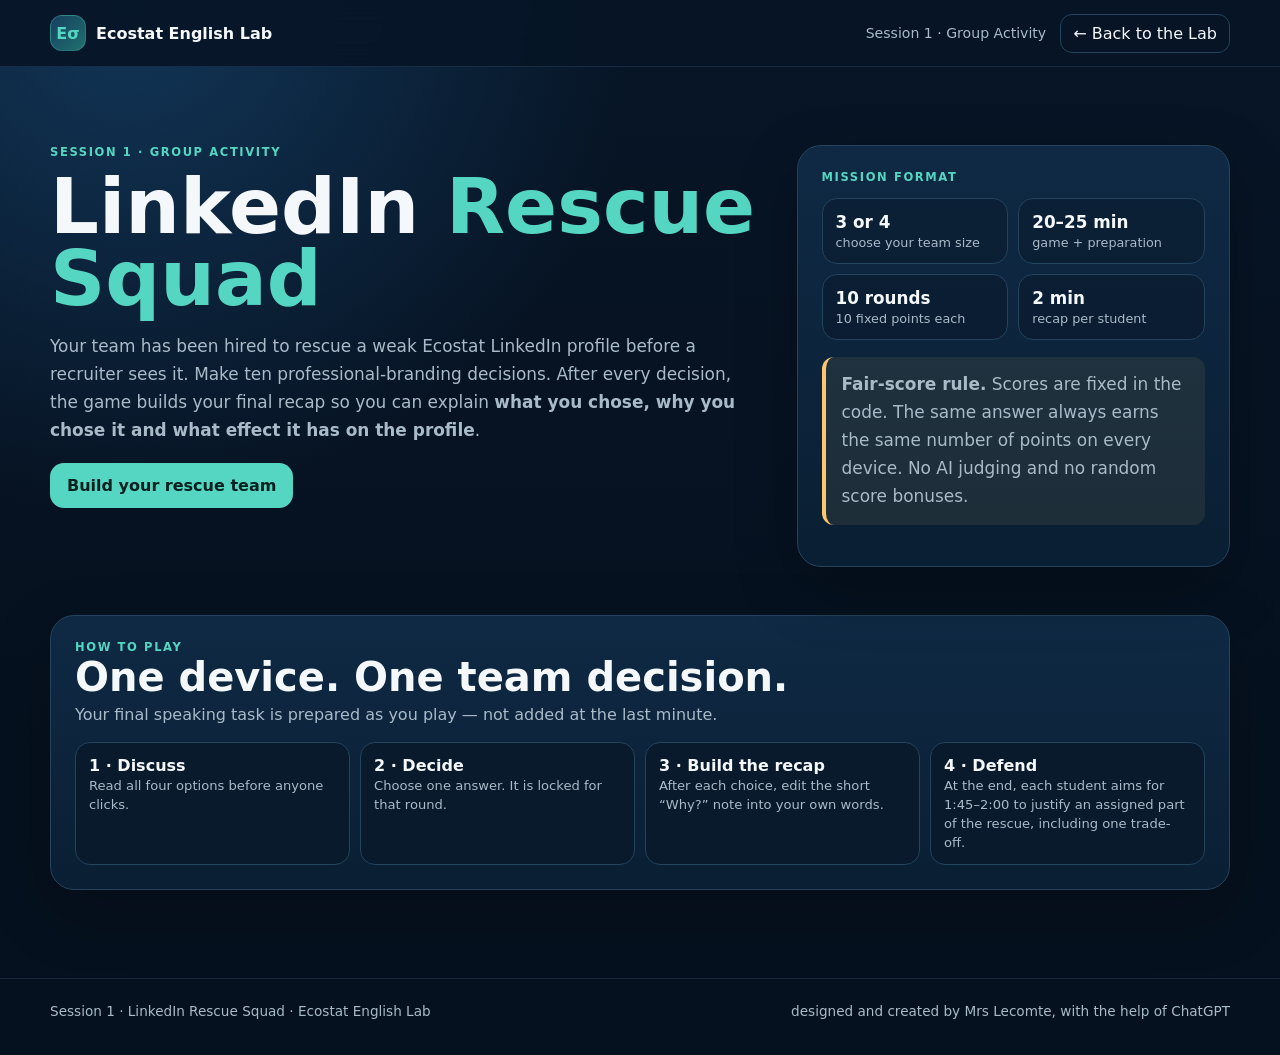
==== commit 84dfa6c8: "Add files via upload" ====
--- a/session1-linkedin-rescue-squad.html
+++ b/session1-linkedin-rescue-squad.html
@@ -5,15 +5,15 @@
 <meta name="viewport" content="width=device-width,initial-scale=1,viewport-fit=cover">
 <title>Session 1 · LinkedIn Rescue Squad · Ecostat English Lab</title>
 <meta name="description" content="A collaborative Session 1 activity for Ecostat students: rescue a weak LinkedIn profile, build a structured recap while making decisions, and defend the team’s choices in a two-minute speaking turn.">
-<meta name="application-name" content="LinkedIn Rescue Squad v6.3.0">
+<meta name="application-name" content="LinkedIn Rescue Squad v6.3.2">
 <meta name="theme-color" content="#08182f">
-<link rel="manifest" href="manifest.webmanifest?v=6.2.2">
+<link rel="manifest" href="manifest.webmanifest?v=6.3.2">
 <link rel="apple-touch-icon" href="icons/apple-touch-icon.png">
 <style>
 :root{--bg:#071526;--panel:#0d2138;--panel2:#102a46;--line:#24435d;--ink:#f4f8fb;--muted:#a9bac8;--teal:#55d6c2;--amber:#ffc66d;--red:#ff8b8f;--blue:#80bfff;--shadow:0 22px 60px rgba(0,0,0,.26);font-family:Inter,ui-sans-serif,system-ui,-apple-system,BlinkMacSystemFont,"Segoe UI",sans-serif;color-scheme:dark}
-*{box-sizing:border-box}html{scroll-behavior:smooth}body{margin:0;background:radial-gradient(circle at 10% 0%,#123658 0,transparent 32rem),linear-gradient(180deg,#071526,#06111f 72%);color:var(--ink);min-height:100vh}button,input,select{font:inherit}button{cursor:pointer}.wrap{width:min(1180px,calc(100% - 32px));margin:auto}.top{position:sticky;top:0;z-index:20;background:rgba(7,21,38,.92);backdrop-filter:blur(14px);border-bottom:1px solid rgba(128,191,255,.14)}.topin{min-height:66px;display:flex;align-items:center;gap:14px}.brand{display:flex;align-items:center;gap:10px;font-weight:850}.mark{width:36px;height:36px;border-radius:12px;display:grid;place-items:center;background:linear-gradient(135deg,#173f5f,#1f706e);border:1px solid rgba(85,214,194,.3);color:var(--teal)}.topmeta{margin-left:auto;color:var(--muted);font-size:.88rem}.back{color:var(--ink);text-decoration:none;border:1px solid var(--line);padding:9px 12px;border-radius:12px}.hero{padding:58px 0 30px;display:grid;grid-template-columns:1.25fr .75fr;gap:24px;align-items:stretch}.eyebrow{text-transform:uppercase;letter-spacing:.14em;font-size:.72rem;color:var(--teal);font-weight:850}.hero h1{font-size:clamp(2.4rem,6vw,5rem);line-height:.95;margin:.15em 0}.hero h1 span{color:var(--teal)}.hero p{font-size:1.06rem;color:var(--muted);line-height:1.65;max-width:65ch}.hero-card,.panel{background:linear-gradient(180deg,rgba(16,42,70,.96),rgba(10,31,52,.96));border:1px solid var(--line);border-radius:24px;box-shadow:var(--shadow)}.hero-card{padding:24px;display:flex;flex-direction:column;justify-content:center}.facts{display:grid;grid-template-columns:1fr 1fr;gap:10px;margin-top:14px}.fact{border:1px solid var(--line);border-radius:15px;padding:13px;background:rgba(4,15,28,.32)}.fact b{display:block;font-size:1.05rem}.fact span{display:block;color:var(--muted);font-size:.8rem;margin-top:3px}.screen{display:none;padding:20px 0 70px}.screen.active{display:block}.panel{padding:24px;margin:18px 0}.section-title{display:flex;justify-content:space-between;gap:18px;align-items:flex-end;margin-bottom:18px}.section-title h2{margin:0;font-size:clamp(1.7rem,4vw,2.5rem)}.section-title p{margin:.35rem 0 0;color:var(--muted)}.setup-grid{display:grid;grid-template-columns:.8fr 1.2fr;gap:18px}.field label{display:block;font-weight:800;margin-bottom:7px}.field input,.field select{width:100%;border:1px solid var(--line);background:#071a2e;color:var(--ink);border-radius:12px;padding:12px}.names{display:grid;grid-template-columns:1fr 1fr;gap:10px}.candidate-grid{display:grid;grid-template-columns:1fr 1fr;gap:12px}.candidate{border:1px solid var(--line);border-radius:18px;padding:16px;background:#0a1c30;text-align:left;color:var(--ink);transition:.15s}.candidate:hover,.candidate:focus-visible{border-color:var(--teal);transform:translateY(-1px)}.candidate.selected,.candidate[aria-pressed="true"]{border-color:var(--teal);box-shadow:0 0 0 2px rgba(85,214,194,.15) inset;background:#0c2938}.candidate strong{font-size:1rem}.candidate small{display:block;color:var(--muted);line-height:1.45;margin-top:6px}.notice{border-left:4px solid var(--amber);background:rgba(255,198,109,.08);padding:14px 16px;border-radius:12px;color:#ffe5b2;line-height:1.55}.primary,.ghost,.choice{border-radius:14px;border:1px solid transparent;padding:12px 16px;font-weight:850}.primary{background:var(--teal);color:#05201f}.ghost{background:#0b1f34;color:var(--ink);border-color:var(--line)}.primary:focus-visible,.ghost:focus-visible,.back:focus-visible,.choice:focus-visible,.candidate:focus-visible{outline:3px solid var(--teal);outline-offset:3px}.primary:disabled,.ghost:disabled{opacity:.45;cursor:not-allowed}button:disabled{cursor:not-allowed}.actions{display:flex;gap:10px;flex-wrap:wrap;margin-top:18px}.scorebar{position:sticky;top:66px;z-index:15;background:rgba(6,17,31,.94);border-bottom:1px solid rgba(128,191,255,.12)}.scorein{padding:12px 0;display:grid;grid-template-columns:180px repeat(4,1fr);gap:10px;align-items:center}.scoretotal strong{font-size:1.5rem}.metric{min-width:0}.metric-head{display:flex;justify-content:space-between;font-size:.75rem;color:var(--muted);margin-bottom:5px}.track{height:8px;background:#142c41;border-radius:999px;overflow:hidden}.fill{height:100%;width:0;background:linear-gradient(90deg,var(--teal),var(--blue));transition:width .35s}.game-grid{display:grid;grid-template-columns:1.35fr .65fr;gap:18px;align-items:start}.roundcard{padding:26px}.roundtop{display:flex;align-items:center;gap:12px;justify-content:space-between}.roundnum{font-size:.78rem;color:var(--teal);font-weight:900;letter-spacing:.08em}.roundcard h2{font-size:clamp(1.7rem,4vw,2.6rem);margin:.35rem 0}.scenario{color:var(--muted);line-height:1.6;margin-bottom:16px}.choices{display:grid;gap:10px}.choice{width:100%;text-align:left;background:#091d31;color:var(--ink);border-color:var(--line);line-height:1.45;display:flex;gap:12px;align-items:flex-start;min-height:46px}.choice:hover,.choice:focus-visible{border-color:var(--blue)}.choice .letter{flex:0 0 30px;height:30px;border-radius:10px;background:#132f49;display:grid;place-items:center;color:var(--blue)}.choice.locked{cursor:default}.choice.picked{border-color:var(--teal);background:rgba(85,214,194,.09)}.choice.dim{opacity:.52}.feedback{display:none;margin-top:16px;border-radius:16px;padding:16px;border:1px solid var(--line);background:#081a2c}.feedback.show{display:block}.feedback-score{font-size:1.45rem;font-weight:950;color:var(--teal)}.feedback p{color:var(--muted);line-height:1.55}.deltas{display:flex;gap:8px;flex-wrap:wrap}.delta{font-size:.78rem;border:1px solid var(--line);padding:6px 9px;border-radius:999px}.sidecard{padding:20px;position:sticky;top:142px}.avatar{width:64px;height:64px;border-radius:18px;background:linear-gradient(135deg,#173f5f,#236f70);display:grid;place-items:center;font-size:1.5rem;font-weight:950}.sidecard h3{margin:.75rem 0 .25rem}.sidecard p{color:var(--muted);line-height:1.5;margin:.25rem 0}.tagrow{display:flex;gap:6px;flex-wrap:wrap;margin-top:12px}.tag{font-size:.75rem;border:1px solid var(--line);border-radius:999px;padding:5px 8px;color:#cce6f2}.result-hero{display:grid;grid-template-columns:.65fr 1.35fr;gap:18px}.bigscore{display:grid;place-items:center;text-align:center;min-height:260px}.bigscore strong{font-size:5rem;color:var(--teal);line-height:1}.verdict{font-size:1.2rem;font-weight:900;margin-top:10px}.verdict-desc{margin-top:8px;color:var(--muted);line-height:1.5}.breakdown{display:grid;gap:8px}.breakrow{display:grid;grid-template-columns:150px 1fr 52px;gap:10px;align-items:center;padding:10px 0;border-bottom:1px solid rgba(128,191,255,.1)}.breakrow span{color:var(--muted);font-size:.9rem}.prep-grid{display:grid;grid-template-columns:1fr 1fr;gap:14px}.role{padding:18px;border:1px solid var(--line);border-radius:18px;background:#091d31}.role h3{margin:.2rem 0}.role ul{padding-left:18px;color:var(--muted);line-height:1.55}.decision-list{margin-top:12px;padding-top:12px;border-top:1px solid rgba(128,191,255,.13)}.decision-list b{display:block;margin-bottom:7px}.decision-list p{font-size:.86rem;color:#d5e3eb;margin:6px 0}.timerbox{text-align:center;padding:24px}.timer{font-variant-numeric:tabular-nums;font-size:clamp(3.4rem,10vw,6rem);font-weight:950;letter-spacing:.04em;color:var(--teal)}.timer.warning{color:var(--amber)}.timer.done{color:var(--red)}.speaker-card{max-width:860px;margin:20px auto}.speaker-head{display:flex;justify-content:space-between;gap:12px;align-items:center}.speaker-task{font-size:1.1rem;line-height:1.6}.promptbox{background:#081a2c;border:1px solid var(--line);border-radius:16px;padding:16px;margin-top:14px}.promptbox ul{color:var(--muted);line-height:1.55}.complete{text-align:center;padding:50px 24px}.complete .tick{font-size:4rem}.rules{display:grid;grid-template-columns:repeat(4,1fr);gap:10px}.rule{padding:13px;border:1px solid var(--line);border-radius:15px;background:#081a2c}.rule b{display:block}.rule span{font-size:.82rem;color:var(--muted)}.sr-only{position:absolute;width:1px;height:1px;padding:0;margin:-1px;overflow:hidden;clip:rect(0,0,0,0);white-space:nowrap;border:0}.skip{position:fixed;left:12px;top:-80px;z-index:100;background:var(--teal);color:#05201f;padding:10px 14px;border-radius:10px;font-weight:900;text-decoration:none}.skip:focus{top:12px}footer{border-top:1px solid rgba(128,191,255,.12);padding:24px 0 36px;color:var(--muted);font-size:.85rem}.footerin{display:flex;justify-content:space-between;gap:12px;flex-wrap:wrap}
+*{box-sizing:border-box}html{scroll-behavior:smooth}body{margin:0;background:radial-gradient(circle at 10% 0%,#123658 0,transparent 32rem),linear-gradient(180deg,#071526,#06111f 72%);color:var(--ink);min-height:100vh}button,input,select,textarea{font:inherit}button{cursor:pointer}.wrap{width:min(1180px,calc(100% - 32px));margin:auto}.top{position:sticky;top:0;z-index:20;background:rgba(7,21,38,.92);backdrop-filter:blur(14px);border-bottom:1px solid rgba(128,191,255,.14)}.topin{min-height:66px;display:flex;align-items:center;gap:14px}.brand{display:flex;align-items:center;gap:10px;font-weight:850}.mark{width:36px;height:36px;border-radius:12px;display:grid;place-items:center;background:linear-gradient(135deg,#173f5f,#1f706e);border:1px solid rgba(85,214,194,.3);color:var(--teal)}.topmeta{margin-left:auto;color:var(--muted);font-size:.88rem}.back{color:var(--ink);text-decoration:none;border:1px solid var(--line);padding:9px 12px;border-radius:12px}.hero{padding:58px 0 30px;display:grid;grid-template-columns:1.25fr .75fr;gap:24px;align-items:stretch}.eyebrow{text-transform:uppercase;letter-spacing:.14em;font-size:.72rem;color:var(--teal);font-weight:850}.hero h1{font-size:clamp(2.4rem,6vw,5rem);line-height:.95;margin:.15em 0}.hero h1 span{color:var(--teal)}.hero p{font-size:1.06rem;color:var(--muted);line-height:1.65;max-width:65ch}.hero-card,.panel{background:linear-gradient(180deg,rgba(16,42,70,.96),rgba(10,31,52,.96));border:1px solid var(--line);border-radius:24px;box-shadow:var(--shadow)}.hero-card{padding:24px;display:flex;flex-direction:column;justify-content:center}.facts{display:grid;grid-template-columns:1fr 1fr;gap:10px;margin-top:14px}.fact{border:1px solid var(--line);border-radius:15px;padding:13px;background:rgba(4,15,28,.32)}.fact b{display:block;font-size:1.05rem}.fact span{display:block;color:var(--muted);font-size:.8rem;margin-top:3px}.screen{display:none;padding:20px 0 70px}.screen.active{display:block}.panel{padding:24px;margin:18px 0}.section-title{display:flex;justify-content:space-between;gap:18px;align-items:flex-end;margin-bottom:18px}.section-title h2{margin:0;font-size:clamp(1.7rem,4vw,2.5rem)}.section-title p{margin:.35rem 0 0;color:var(--muted)}.setup-grid{display:grid;grid-template-columns:.8fr 1.2fr;gap:18px}.field label{display:block;font-weight:800;margin-bottom:7px}.field input,.field select{width:100%;border:1px solid var(--line);background:#071a2e;color:var(--ink);border-radius:12px;padding:12px}.names{display:grid;grid-template-columns:1fr 1fr;gap:10px}.candidate-grid{display:grid;grid-template-columns:1fr 1fr;gap:12px}.candidate{border:1px solid var(--line);border-radius:18px;padding:16px;background:#0a1c30;text-align:left;color:var(--ink);transition:.15s}.candidate:hover,.candidate:focus-visible{border-color:var(--teal);transform:translateY(-1px)}.candidate.selected,.candidate[aria-pressed="true"]{border-color:var(--teal);box-shadow:0 0 0 2px rgba(85,214,194,.15) inset;background:#0c2938}.candidate strong{font-size:1rem}.candidate small{display:block;color:var(--muted);line-height:1.45;margin-top:6px}.notice{border-left:4px solid var(--amber);background:rgba(255,198,109,.08);padding:14px 16px;border-radius:12px;color:#ffe5b2;line-height:1.55}.primary,.ghost,.choice{border-radius:14px;border:1px solid transparent;padding:12px 16px;font-weight:850}.primary{background:var(--teal);color:#05201f}.ghost{background:#0b1f34;color:var(--ink);border-color:var(--line)}.primary:focus-visible,.ghost:focus-visible,.back:focus-visible,.choice:focus-visible,.candidate:focus-visible{outline:3px solid var(--teal);outline-offset:3px}.primary:disabled,.ghost:disabled{opacity:.45;cursor:not-allowed}button:disabled{cursor:not-allowed}.actions{display:flex;gap:10px;flex-wrap:wrap;margin-top:18px}.scorebar{position:sticky;top:66px;z-index:15;background:rgba(6,17,31,.94);border-bottom:1px solid rgba(128,191,255,.12)}.scorein{padding:12px 0;display:grid;grid-template-columns:180px repeat(4,1fr);gap:10px;align-items:center}.scoretotal strong{font-size:1.5rem}.metric{min-width:0}.metric-head{display:flex;justify-content:space-between;font-size:.75rem;color:var(--muted);margin-bottom:5px}.track{height:8px;background:#142c41;border-radius:999px;overflow:hidden}.fill{height:100%;width:0;background:linear-gradient(90deg,var(--teal),var(--blue));transition:width .35s}.game-grid{display:grid;grid-template-columns:1.35fr .65fr;gap:18px;align-items:start}.roundcard{padding:26px}.roundtop{display:flex;align-items:center;gap:12px;justify-content:space-between}.roundnum{font-size:.78rem;color:var(--teal);font-weight:900;letter-spacing:.08em}.roundcard h2{font-size:clamp(1.7rem,4vw,2.6rem);margin:.35rem 0}.scenario{color:var(--muted);line-height:1.6;margin-bottom:16px}.choices{display:grid;gap:10px}.choice{width:100%;text-align:left;background:#091d31;color:var(--ink);border-color:var(--line);line-height:1.45;display:flex;gap:12px;align-items:flex-start;min-height:46px}.choice:hover,.choice:focus-visible{border-color:var(--blue)}.choice .letter{flex:0 0 30px;height:30px;border-radius:10px;background:#132f49;display:grid;place-items:center;color:var(--blue)}.choice.locked{cursor:default}.choice.picked{border-color:var(--teal);background:rgba(85,214,194,.09)}.choice.dim{opacity:.52}.feedback{display:none;margin-top:16px;border-radius:16px;padding:16px;border:1px solid var(--line);background:#081a2c}.feedback.show{display:block}.feedback-score{font-size:1.45rem;font-weight:950;color:var(--teal)}.feedback p{color:var(--muted);line-height:1.55}.deltas{display:flex;gap:8px;flex-wrap:wrap}.delta{font-size:.78rem;border:1px solid var(--line);padding:6px 9px;border-radius:999px}.sidecard{padding:20px;position:sticky;top:142px}.avatar{width:64px;height:64px;border-radius:18px;background:linear-gradient(135deg,#173f5f,#236f70);display:grid;place-items:center;font-size:1.5rem;font-weight:950}.sidecard h3{margin:.75rem 0 .25rem}.sidecard p{color:var(--muted);line-height:1.5;margin:.25rem 0}.tagrow{display:flex;gap:6px;flex-wrap:wrap;margin-top:12px}.tag{font-size:.75rem;border:1px solid var(--line);border-radius:999px;padding:5px 8px;color:#cce6f2}.result-hero{display:grid;grid-template-columns:.65fr 1.35fr;gap:18px}.bigscore{display:grid;place-items:center;text-align:center;min-height:260px}.bigscore strong{font-size:5rem;color:var(--teal);line-height:1}.verdict{font-size:1.2rem;font-weight:900;margin-top:10px}.verdict-desc{margin-top:8px;color:var(--muted);line-height:1.5}.breakdown{display:grid;gap:8px}.breakrow{display:grid;grid-template-columns:150px 1fr 52px;gap:10px;align-items:center;padding:10px 0;border-bottom:1px solid rgba(128,191,255,.1)}.breakrow span{color:var(--muted);font-size:.9rem}.prep-grid{display:grid;grid-template-columns:1fr 1fr;gap:14px}.role{padding:18px;border:1px solid var(--line);border-radius:18px;background:#091d31}.role h3{margin:.2rem 0}.role ul{padding-left:18px;color:var(--muted);line-height:1.55}.decision-list{margin-top:12px;padding-top:12px;border-top:1px solid rgba(128,191,255,.13)}.decision-list b{display:block;margin-bottom:7px}.decision-list p{font-size:.86rem;color:#d5e3eb;margin:6px 0}.timerbox{text-align:center;padding:24px}.timer{font-variant-numeric:tabular-nums;font-size:clamp(3.4rem,10vw,6rem);font-weight:950;letter-spacing:.04em;color:var(--teal)}.timer.warning{color:var(--amber)}.timer.done{color:var(--red)}.speaker-card{max-width:860px;margin:20px auto}.speaker-head{display:flex;justify-content:space-between;gap:12px;align-items:center}.speaker-task{font-size:1.1rem;line-height:1.6}.promptbox{background:#081a2c;border:1px solid var(--line);border-radius:16px;padding:16px;margin-top:14px}.promptbox ul{color:var(--muted);line-height:1.55}.complete{text-align:center;padding:50px 24px}.complete .tick{font-size:4rem}.rules{display:grid;grid-template-columns:repeat(4,1fr);gap:10px}.rule{padding:13px;border:1px solid var(--line);border-radius:15px;background:#081a2c}.rule b{display:block}.rule span{font-size:.82rem;color:var(--muted)}.sr-only{position:absolute;width:1px;height:1px;padding:0;margin:-1px;overflow:hidden;clip:rect(0,0,0,0);white-space:nowrap;border:0}.skip{position:fixed;left:12px;top:-80px;z-index:100;background:var(--teal);color:#05201f;padding:10px 14px;border-radius:10px;font-weight:900;text-decoration:none}.skip:focus{top:12px}footer{border-top:1px solid rgba(128,191,255,.12);padding:24px 0 36px;color:var(--muted);font-size:.85rem}.footerin{display:flex;justify-content:space-between;gap:12px;flex-wrap:wrap}
 
-.size-picker{display:grid;grid-template-columns:1fr 1fr;gap:10px}.size-option{border:1px solid var(--line);background:#081a2c;color:var(--ink);border-radius:16px;padding:14px;text-align:left;font-weight:900}.size-option span{display:block;color:var(--muted);font-size:.8rem;font-weight:600;margin-top:3px}.size-option[aria-pressed="true"]{border-color:var(--teal);background:rgba(85,214,194,.10);box-shadow:0 0 0 2px rgba(85,214,194,.12) inset}.size-option:focus-visible{outline:3px solid var(--teal);outline-offset:3px}.recap-capture{margin-top:14px;padding:14px;border:1px solid rgba(85,214,194,.35);border-radius:14px;background:rgba(85,214,194,.06)}.recap-capture label{display:block;font-weight:900;margin-bottom:6px}.recap-capture textarea{width:100%;resize:vertical;min-height:72px;border:1px solid var(--line);background:#06182a;color:var(--ink);border-radius:12px;padding:10px;line-height:1.45}.recap-capture textarea:focus{outline:3px solid rgba(85,214,194,.35);border-color:var(--teal)}.recap-help{font-size:.8rem!important;margin:6px 0 0!important}.recap-card{margin-top:18px;padding-top:16px;border-top:1px solid rgba(128,191,255,.16)}.recap-card>p{font-size:.84rem}.recap-phases{display:grid;gap:8px;margin-top:10px}.recap-phase{border:1px solid var(--line);border-radius:12px;padding:9px;background:#071a2e}.recap-phase-head{display:flex;justify-content:space-between;gap:8px;font-size:.78rem}.recap-phase-head b{color:#eaf7f8}.recap-phase-head span{color:var(--teal);font-weight:850}.recap-latest{margin-top:5px!important;font-size:.77rem!important;color:#cbdce6!important}.recap-empty{color:var(--muted)!important}.recap-structure{display:grid;grid-template-columns:repeat(4,1fr);gap:8px;margin:12px 0}.recap-step{border:1px solid var(--line);border-radius:12px;padding:10px;background:#081a2c}.recap-step b{display:block;color:var(--teal);font-size:.78rem}.recap-step span{display:block;color:var(--muted);font-size:.78rem;line-height:1.4;margin-top:4px}.why{display:block;color:#bfeee6;font-size:.8rem;line-height:1.4;margin-top:3px}.recap-pack{display:grid;gap:8px}.recap-pack-row{border-bottom:1px solid rgba(128,191,255,.12);padding:10px 0}.recap-pack-row:last-child{border-bottom:0}.recap-pack-row b{display:block;margin-bottom:4px}.recap-pack-row span{display:block;color:var(--muted);font-size:.88rem;line-height:1.45}.role .recap-structure{grid-template-columns:1fr 1fr}.role .recap-step{padding:8px}.mini-label{display:block;text-transform:uppercase;letter-spacing:.08em;color:var(--teal);font-size:.67rem;font-weight:900;margin-top:12px}
+.size-picker{display:grid;grid-template-columns:1fr 1fr;gap:10px}.size-option{border:1px solid var(--line);background:#081a2c;color:var(--ink);border-radius:16px;padding:14px;text-align:left;font-weight:900}.size-option span{display:block;color:var(--muted);font-size:.8rem;font-weight:600;margin-top:3px}.size-option[aria-pressed="true"]{border-color:var(--teal);background:rgba(85,214,194,.10);box-shadow:0 0 0 2px rgba(85,214,194,.12) inset}.size-option:focus-visible{outline:3px solid var(--teal);outline-offset:3px}.recap-capture{margin-top:14px;padding:14px;border:1px solid rgba(85,214,194,.35);border-radius:14px;background:rgba(85,214,194,.06)}.recap-capture label{display:block;font-weight:900;margin-bottom:6px}.recap-capture textarea{width:100%;resize:vertical;min-height:72px;border:1px solid var(--line);background:#06182a;color:var(--ink);border-radius:12px;padding:10px;line-height:1.45}.recap-capture textarea:focus{outline:3px solid rgba(85,214,194,.35);border-color:var(--teal)}.recap-help{font-size:.8rem!important;margin:6px 0 0!important}.recap-save{margin-top:7px;font-size:.78rem;color:#bfeee6;font-weight:800}.tradeoff-note{margin-top:9px;padding:9px 10px;border:1px solid rgba(128,191,255,.22);border-radius:10px;background:#071a2e;color:#d5e3eb;font-size:.78rem;line-height:1.45}.recap-card{margin-top:18px;padding-top:16px;border-top:1px solid rgba(128,191,255,.16)}.recap-card>p{font-size:.84rem}.recap-phases{display:grid;gap:8px;margin-top:10px}.recap-phase{border:1px solid var(--line);border-radius:12px;padding:9px;background:#071a2e}.recap-phase-head{display:flex;justify-content:space-between;gap:8px;font-size:.78rem}.recap-phase-head b{color:#eaf7f8}.recap-phase-head span{color:var(--teal);font-weight:850}.recap-latest{margin-top:5px!important;font-size:.77rem!important;color:#cbdce6!important}.recap-empty{color:var(--muted)!important}.recap-structure{display:grid;grid-template-columns:repeat(4,1fr);gap:8px;margin:12px 0}.recap-step{border:1px solid var(--line);border-radius:12px;padding:10px;background:#081a2c}.recap-step b{display:block;color:var(--teal);font-size:.78rem}.recap-step span{display:block;color:var(--muted);font-size:.78rem;line-height:1.4;margin-top:4px}.why{display:block;color:#bfeee6;font-size:.8rem;line-height:1.4;margin-top:3px}.recap-pack{display:grid;gap:8px}.recap-pack-row{border-bottom:1px solid rgba(128,191,255,.12);padding:10px 0}.recap-pack-row:last-child{border-bottom:0}.recap-pack-row b{display:block;margin-bottom:4px}.recap-pack-row span{display:block;color:var(--muted);font-size:.88rem;line-height:1.45}.role .recap-structure{grid-template-columns:1fr 1fr}.role .recap-step{padding:8px}.mini-label{display:block;text-transform:uppercase;letter-spacing:.08em;color:var(--teal);font-size:.67rem;font-weight:900;margin-top:12px}.team-step{margin:0 0 14px;padding:10px 12px;border:1px solid rgba(128,191,255,.2);border-radius:12px;background:rgba(128,191,255,.06);color:#d9e9f3;font-size:.86rem;line-height:1.5}.team-step strong{color:var(--teal)}.recap-save{margin-top:7px;font-size:.78rem;font-weight:800;color:var(--teal)}
 @media(max-width:900px){.hero,.setup-grid,.game-grid,.result-hero{grid-template-columns:1fr}.scorein{grid-template-columns:1fr 1fr}.scoretotal{grid-column:1/-1}.sidecard{position:static}.prep-grid{grid-template-columns:1fr}.rules{grid-template-columns:1fr}.topmeta{display:none}}
 @media(prefers-reduced-motion:reduce){html{scroll-behavior:auto}.fill,.candidate{transition:none}}
 @media(max-width:600px){.recap-structure{grid-template-columns:1fr 1fr}.wrap{width:min(100% - 20px,1180px)}.hero{padding-top:32px}.candidate-grid,.names{grid-template-columns:1fr}.scorein{grid-template-columns:1fr 1fr}.facts{grid-template-columns:1fr}.breakrow{grid-template-columns:minmax(0,1fr) auto;grid-template-areas:"title score" "answer answer"}.breakrow b{grid-area:title}.breakrow strong{grid-area:score}.breakrow span{grid-area:answer;grid-column:auto}.roundcard,.panel{padding:18px}.topin{min-height:60px}.scorebar{position:static}.back{padding:8px 9px;font-size:.82rem}.speaker-head{align-items:flex-start;flex-direction:column}.speaker-head .tag{max-width:100%;overflow-wrap:anywhere}}
@@ -27,16 +27,16 @@
 <section id="intro" class="screen active"><div class="wrap">
   <div class="hero"><div><div class="eyebrow">Session 1 · Group Activity</div><h1>LinkedIn <span>Rescue Squad</span></h1><p>Your team has been hired to rescue a weak Ecostat LinkedIn profile before a recruiter sees it. Make ten professional-branding decisions. After every decision, the game builds your final recap so you can explain <strong>what you chose, why you chose it and what effect it has on the profile</strong>.</p><div class="actions"><button type="button" class="primary" id="goSetup">Build your rescue team</button></div></div>
   <aside class="hero-card"><div class="eyebrow">Mission format</div><div class="facts"><div class="fact"><b>3 or 4</b><span>choose your team size</span></div><div class="fact"><b>20–25 min</b><span>game + preparation</span></div><div class="fact"><b>10 rounds</b><span>10 fixed points each</span></div><div class="fact"><b>2 min</b><span>recap per student</span></div></div><p class="notice"><strong>Fair-score rule.</strong> Scores are fixed in the code. The same answer always earns the same number of points on every device. No AI judging and no random score bonuses.</p></aside></div>
-  <div class="panel"><div class="section-title"><div><div class="eyebrow">How to play</div><h2>One device. One team decision.</h2><p>Your final speaking task is prepared as you play — not added at the last minute.</p></div></div><div class="rules"><div class="rule"><b>1 · Discuss</b><span>Read all four options before anyone clicks.</span></div><div class="rule"><b>2 · Decide</b><span>Choose one answer. It is locked for that round.</span></div><div class="rule"><b>3 · Build the recap</b><span>After each choice, edit the short “Why?” note into your own words.</span></div><div class="rule"><b>4 · Defend</b><span>At the end, each student has 2 minutes to justify an assigned part of the rescue.</span></div></div></div>
+  <div class="panel"><div class="section-title"><div><div class="eyebrow">How to play</div><h2>One device. One team decision.</h2><p>Your final speaking task is prepared as you play — not added at the last minute.</p></div></div><div class="rules"><div class="rule"><b>1 · Discuss</b><span>Read all four options before anyone clicks.</span></div><div class="rule"><b>2 · Decide</b><span>Choose one answer. It is locked for that round.</span></div><div class="rule"><b>3 · Build the recap</b><span>After each choice, edit the short “Why?” note into your own words.</span></div><div class="rule"><b>4 · Defend</b><span>At the end, each student aims for 1:45–2:00 to justify an assigned part of the rescue, including one trade-off.</span></div></div></div>
 </div></section>
-<section id="setup" class="screen"><div class="wrap"><div class="section-title"><div><div class="eyebrow">Team setup</div><h2>Choose your Ecostat profile.</h2><p>The candidate choice is not scored.</p></div></div>
-<div class="setup-grid"><div class="panel"><div class="field"><label for="teamName">Team name</label><input id="teamName" maxlength="40" placeholder="e.g. Team Sigma" autocomplete="off"></div><div class="field" style="margin-top:14px"><div id="teamSizeLabel" style="font-weight:800;margin-bottom:7px">Choose your team size</div><div class="size-picker" role="group" aria-labelledby="teamSizeLabel"><button type="button" class="size-option" data-size="3" aria-pressed="true"><strong>3 students</strong><span>3 speaking roles at the end</span></button><button type="button" class="size-option" data-size="4" aria-pressed="false"><strong>4 students</strong><span>4 speaking roles at the end</span></button></div><input type="hidden" id="teamSize" value="3"></div><div id="nameFields" class="names" style="margin-top:14px"></div><p class="notice" style="margin-top:16px"><strong>Final task:</strong> every student will receive a different part of the team’s actual decisions and a <strong>2-minute recap timer</strong>. You will justify choices rather than read a script.</p></div>
+<section id="setup" class="screen"><div class="wrap"><div class="section-title"><div><div class="eyebrow">Team setup</div><h2>Choose your Ecostat profile.</h2><p><strong>1.</strong> Choose 3 or 4 students and enter names. <strong>2.</strong> Choose one candidate. <strong>3.</strong> Start the rescue. The candidate choice is not scored.</p></div></div>
+<div class="setup-grid"><div class="panel"><div class="field"><label for="teamName">Team name</label><input id="teamName" maxlength="40" placeholder="e.g. Team Sigma" autocomplete="off"></div><div class="field" style="margin-top:14px"><div id="teamSizeLabel" style="font-weight:800;margin-bottom:7px">Choose your team size</div><div class="size-picker" role="group" aria-labelledby="teamSizeLabel"><button type="button" class="size-option" data-size="3" aria-pressed="true"><strong>3 students</strong><span>3 speaking roles at the end</span></button><button type="button" class="size-option" data-size="4" aria-pressed="false"><strong>4 students</strong><span>4 speaking roles at the end</span></button></div><input type="hidden" id="teamSize" value="3"><p class="recap-help">This choice controls how the ten decisions are divided between the final speakers.</p></div><div id="nameFields" class="names" style="margin-top:14px"></div><p class="notice" style="margin-top:16px"><strong>Final task:</strong> every student will receive a different part of the team’s actual decisions and a <strong>2-minute recap timer</strong>. Aim to speak for about <strong>1:45–2:00</strong>. You will justify choices rather than read a script.</p></div>
 <div class="panel"><div class="candidate-grid" id="candidateGrid"></div><div class="actions"><button type="button" class="primary" id="startGame" disabled>Start the rescue</button><button type="button" class="ghost" id="backIntro">Back</button></div></div></div></div></section>
 <div id="scoreBar" class="scorebar" hidden><div class="wrap scorein"><div class="scoretotal"><span class="eyebrow">Team score</span><strong><span id="scoreNow">0</span>/100</strong></div><div class="metric"><div class="metric-head"><span>Focus</span><b id="focusNum">0%</b></div><div class="track" role="progressbar" aria-label="Focus" aria-valuemin="0" aria-valuemax="100" aria-valuenow="0"><div id="focusFill" class="fill"></div></div></div><div class="metric"><div class="metric-head"><span>Credibility</span><b id="credNum">0%</b></div><div class="track" role="progressbar" aria-label="Credibility" aria-valuemin="0" aria-valuemax="100" aria-valuenow="0"><div id="credFill" class="fill"></div></div></div><div class="metric"><div class="metric-head"><span>Authenticity</span><b id="authNum">0%</b></div><div class="track" role="progressbar" aria-label="Authenticity" aria-valuemin="0" aria-valuemax="100" aria-valuenow="0"><div id="authFill" class="fill"></div></div></div><div class="metric"><div class="metric-head"><span>Visibility</span><b id="visNum">0%</b></div><div class="track" role="progressbar" aria-label="Visibility" aria-valuemin="0" aria-valuemax="100" aria-valuenow="0"><div id="visFill" class="fill"></div></div></div></div></div>
-<section id="game" class="screen"><div class="wrap game-grid"><div class="panel roundcard"><div class="roundtop"><div id="roundNum" class="roundnum"></div><div id="roundPoints" class="eyebrow">10 points available</div></div><h2 id="roundTitle"></h2><p id="roundScenario" class="scenario"></p><div id="choices" class="choices"></div><div id="feedback" class="feedback" aria-live="polite" aria-atomic="true"><div id="feedbackScore" class="feedback-score"></div><p id="feedbackText"></p><div id="deltas" class="deltas"></div><div class="recap-capture"><label for="recapReason">Recap Builder · Why did your team choose this?</label><textarea id="recapReason" maxlength="180" rows="2" placeholder="Write one short reason in your own words."></textarea><p class="recap-help">A short reason is suggested from the feedback. Edit it if needed. This note will reappear in your final 2-minute recap.</p></div><div class="actions"><button type="button" id="nextRound" class="primary" disabled>Next decision</button></div></div></div><aside id="candidateSide" class="panel sidecard"></aside></div></section>
+<section id="game" class="screen"><div class="wrap game-grid"><div class="panel roundcard"><div class="roundtop"><div id="roundNum" class="roundnum"></div><div id="roundPoints" class="eyebrow">10 points available</div></div><h2 id="roundTitle"></h2><p id="roundScenario" class="scenario"></p><p class="team-step"><strong>Team step:</strong> read all four options → agree on one answer → click it → review the feedback → edit the recap note → continue.</p><div id="choices" class="choices"></div><div id="feedback" class="feedback" aria-live="polite" aria-atomic="true"><div id="feedbackScore" class="feedback-score"></div><p id="feedbackText"></p><div id="deltas" class="deltas"></div><div class="recap-capture"><label for="recapReason">Recap Builder · Why this choice? What was the trade-off?</label><textarea id="recapReason" maxlength="180" rows="2" placeholder="Write one short reason or reflection in your own words."></textarea><p class="recap-help">Turn the suggested feedback into one sentence you can say aloud. If the score is low, explain what made the option weaker and what you would improve.</p><div id="recapSave" class="recap-save" role="status" aria-live="polite">Saved for final recap.</div><div id="recapTradeoff" class="tradeoff-note" aria-live="polite"></div></div><div class="actions"><button type="button" id="nextRound" class="primary" disabled>Next decision</button></div></div></div><aside id="candidateSide" class="panel sidecard"></aside></div></section>
 <section id="results" class="screen"><div class="wrap"><div class="section-title"><div><div class="eyebrow">Rescue complete</div><h2 id="resultsTitle">Your profile rescue result.</h2><p id="resultMeta">Your score comes only from the ten locked decisions.</p></div></div><div class="result-hero"><div class="panel bigscore"><div><div class="eyebrow">Final score</div><strong id="finalScore">0</strong><div>/100</div><div id="verdict" class="verdict"></div><div id="verdictDesc" class="verdict-desc"></div></div></div><div class="panel"><div class="eyebrow">Decision audit</div><div id="breakdown" class="breakdown"></div></div></div><div class="panel"><div class="eyebrow">Your 2-minute recap pack</div><h2>Use the decisions you actually made.</h2><p class="scenario">The game has kept your choices and your “Why?” notes. You do <strong>not</strong> need to retell all ten rounds. Each student will receive a focused section and defend 2–4 decisions.</p><div id="recapAudit" class="recap-pack"></div><div class="recap-structure" aria-label="Two-minute recap structure"><div class="recap-step"><b>0:00–0:20</b><span>State your part and the objective.</span></div><div class="recap-step"><b>0:20–1:15</b><span>Explain your key choices and reasons.</span></div><div class="recap-step"><b>1:15–1:40</b><span>Mention one trade-off or weaker alternative.</span></div><div class="recap-step"><b>1:40–2:00</b><span>Explain the impact on the recruiter and conclude.</span></div></div><p class="scenario">You have six minutes to organise short notes. Do not invent a new profile: explain the profile you actually built in the game.</p><div class="actions"><button type="button" id="goPrep" class="primary">Open 6-minute preparation</button><button type="button" id="restart" class="ghost">Restart with another candidate</button></div></div></div></section>
-<section id="prep" class="screen"><div class="wrap"><div class="section-title"><div><div class="eyebrow">Team preparation · 6 minutes</div><h2>Prepare your 2-minute recap — one part per student.</h2><p>Use the decisions and “Why?” notes collected during the game. Use keywords, not a full script. Every student speaks for a maximum of two minutes.</p></div></div><div class="panel timerbox"><div id="prepTimer" class="timer" role="timer" aria-label="Preparation timer">06:00</div><div id="prepMessage" class="scenario" role="status" aria-live="polite" aria-atomic="true">Start when your team is ready.</div><div class="actions" style="justify-content:center"><button type="button" id="prepStart" class="primary">Start 6-minute preparation</button><button type="button" id="prepReset" class="ghost">Reset</button></div></div><div id="roles" class="prep-grid"></div><div class="panel"><div class="notice"><strong>Final recap rule:</strong> everyone speaks for up to <strong>2:00</strong>. Follow the same four-part structure: <strong>objective → choices + reasons → one trade-off → impact/conclusion</strong>. The final speaker must include the candidate’s elevator pitch. Be ready for one challenge question about a decision.</div><div class="actions"><button type="button" id="goPresent" class="primary">Start team presentation</button></div></div></div></section>
-<section id="present" class="screen"><div class="wrap"><div class="section-title"><div><div class="eyebrow">Final 2-minute recap</div><h2>Present, justify and defend the rescue.</h2><p>The timer is individual. Use the structured recap on screen. Explain the reasoning behind your assigned decisions; do not simply read the selected options.</p></div></div><div class="panel speaker-card"><div class="speaker-head"><div><div id="speakerCount" class="eyebrow"></div><h2 id="speakerName"></h2></div><div id="speakerRole" class="tag"></div></div><div id="speakerTask" class="speaker-task"></div><div id="speakerPrompts" class="promptbox"></div><div class="timerbox"><div id="speakerTimer" class="timer" role="timer" aria-label="Speaker timer">02:00</div><div id="speakerMessage" class="scenario" role="status" aria-live="polite" aria-atomic="true">Maximum speaking time: 2 minutes.</div><div class="actions" style="justify-content:center"><button type="button" id="speakerStart" class="primary">Start 2-minute timer</button><button type="button" id="speakerReset" class="ghost">Reset</button></div></div><div class="actions"><button type="button" id="nextSpeaker" class="primary" disabled>Next speaker</button></div></div></div></section>
+<section id="prep" class="screen"><div class="wrap"><div class="section-title"><div><div class="eyebrow">Team preparation · 6 minutes</div><h2>Prepare your 2-minute recap — one part per student.</h2><p>Use the decisions and “Why?” notes collected during the game. Use keywords, not a full script. Aim for about <strong>1:45–2:00</strong> per student. Stop at 2:00.</p></div></div><div class="panel timerbox"><div id="prepTimer" class="timer" role="timer" aria-label="Preparation timer">06:00</div><div id="prepMessage" class="scenario" role="status" aria-live="polite" aria-atomic="true">Start when your team is ready.</div><div class="actions" style="justify-content:center"><button type="button" id="prepStart" class="primary">Start 6-minute preparation</button><button type="button" id="prepReset" class="ghost">Reset</button></div></div><div id="roles" class="prep-grid"></div><div class="panel"><div class="notice"><strong>Final recap rule:</strong> everyone aims for <strong>1:45–2:00</strong> and stops at <strong>2:00</strong>. Follow the same four-part structure: <strong>objective → choices + reasons → one trade-off → impact/conclusion</strong>. The final speaker must include the candidate’s elevator pitch. Be ready for one challenge question about a decision.</div><div class="actions"><button type="button" id="goPresent" class="primary">Start team presentation</button></div></div></div></section>
+<section id="present" class="screen"><div class="wrap"><div class="section-title"><div><div class="eyebrow">Final 2-minute recap</div><h2>Present, justify and defend the rescue.</h2><p>The timer is individual. Use the structured recap on screen. Explain the reasoning behind your assigned decisions; do not simply read the selected options.</p></div></div><div class="panel speaker-card"><div class="speaker-head"><div><div id="speakerCount" class="eyebrow"></div><h2 id="speakerName"></h2></div><div id="speakerRole" class="tag"></div></div><div id="speakerTask" class="speaker-task"></div><div id="speakerPrompts" class="promptbox"></div><div class="timerbox"><div id="speakerTimer" class="timer" role="timer" aria-label="Speaker timer">02:00</div><div id="speakerMessage" class="scenario" role="status" aria-live="polite" aria-atomic="true">Aim for about 2 minutes; stop at 2:00. “Next speaker” unlocks for the final 30 seconds.</div><div class="actions" style="justify-content:center"><button type="button" id="speakerStart" class="primary">Start 2-minute timer</button><button type="button" id="speakerReset" class="ghost">Reset</button></div></div><div class="actions"><button type="button" id="nextSpeaker" class="primary" disabled>Next speaker</button></div></div></div></section>
 <section id="done" class="screen"><div class="wrap"><div class="panel complete"><div class="tick">✓</div><div class="eyebrow">Session 1 · Group activity complete</div><h2 id="doneTitle">Challenge complete.</h2><p id="doneSummary" class="scenario">Your team has completed the LinkedIn Rescue Squad challenge.</p><p class="scenario">Be ready for one final question: <strong>Which single decision improved this profile the most, and why?</strong></p><div class="actions" style="justify-content:center"><a class="back" href="index.html#group-activities">Back to Group Activities</a></div></div></div></section>
 </main>
 <footer><div class="wrap footerin"><div>Session 1 · LinkedIn Rescue Squad · Ecostat English Lab</div><div>designed and created by Mrs Lecomte, with the help of ChatGPT</div></div></footer>
@@ -103,9 +103,10 @@
 function titleCase(s){return s.replace(/\b\w/g,m=>m.toUpperCase());}
 function shortTools(s){return s.split(' · ').slice(0,3).join(' · ');}
 function suggestedReason(text){const clean=String(text||'').replace(/\s+/g,' ').trim();const m=clean.match(/^.*?[.!?](?:\s|$)/);const first=(m?m[0]:clean).trim();return first.length<=170?first:first.slice(0,167)+'…';}
+function tradeoffFor(letter,r,scores){const rejected=Object.keys(r.options).filter(k=>k!==letter).map(k=>({letter:k,text:r.options[k],score:scores[k]})).sort((a,b)=>b.score-a.score || a.letter.localeCompare(b.letter));const alt=rejected[0];if(!alt)return null;return {letter:alt.letter,text:alt.text,score:alt.score,label:alt.score>scores[letter]?'Stronger alternative to discuss':'Weaker alternative you rejected'};}
 const recapPhases=[{label:'Positioning',rounds:[1,2,3]},{label:'Evidence & profile',rounds:[4,5,6]},{label:'Clarity & skills',rounds:[7,8]},{label:'Visibility & pitch',rounds:[9,10]}];
 function decisionSummary(a){return a?`D${a.round} · ${a.title}`:'';}
-function recapPhaseHtml(){return recapPhases.map(p=>{const done=p.rounds.map(r=>state.answers[r-1]).filter(Boolean);const latest=done[done.length-1];return `<div class="recap-phase"><div class="recap-phase-head"><b>${p.label}</b><span>${done.length}/${p.rounds.length}</span></div><p class="recap-latest ${latest?'':'recap-empty'}">${latest?escapeHtml(decisionSummary(latest))+'<span class="why">Why: '+escapeHtml(latest.reason||'Add a short reason.')+'</span>':'No decision saved yet.'}</p></div>`;}).join('');}
+function recapPhaseHtml(){return recapPhases.map(p=>{const done=p.rounds.map(r=>state.answers[r-1]).filter(Boolean);const rows=done.length?done.map(a=>`<p class="recap-latest">${escapeHtml(decisionSummary(a))}<span class="why">Recap note: ${escapeHtml(a.reason||'Add a short reason.')}</span></p>`).join(''):'<p class="recap-latest recap-empty">No decision saved yet.</p>';return `<div class="recap-phase"><div class="recap-phase-head"><b>${p.label}</b><span>${done.length}/${p.rounds.length}</span></div>${rows}</div>`;}).join('');}
 function show(id){
   if(!screens.includes(id)) return;
   if(id!=='prep' && state.prepInterval){clearInterval(state.prepInterval);state.prepInterval=null;}
@@ -153,7 +154,7 @@
   $('#roundNum').textContent=`DECISION ${state.round+1} OF 10`;
   $('#roundTitle').textContent=r.title;
   $('#roundScenario').textContent=r.scenario;
-  $('#feedback').classList.remove('show');$('#recapReason').value='';
+  $('#feedback').classList.remove('show');$('#recapReason').value='';$('#recapTradeoff').textContent='';
   $('#nextRound').textContent=state.round===9?'See final result':'Next decision';
   $('#nextRound').disabled=true;
   const choices=$('#choices');choices.dataset.locked='0';
@@ -170,21 +171,24 @@
   const delta=distribute(score,weights[state.round]);
   state.score+=score;
   Object.keys(delta).forEach(k=>state.metrics[k]+=delta[k]);
-  const answer={round:state.round+1,title:r.title,letter,text:r.options[letter],score,delta,reason:suggestedReason(r.feedback[letter])};
+  const answer={round:state.round+1,title:r.title,letter,text:r.options[letter],score,delta,reason:suggestedReason(r.feedback[letter]),tradeoff:tradeoffFor(letter,r,scores)};
   state.answers.push(answer);
   $$('#choices .choice').forEach(x=>{x.classList.add('locked');x.disabled=true;x.setAttribute('aria-disabled','true');if(x===btn)x.classList.add('picked');else x.classList.add('dim');});
   $('#feedbackScore').textContent=`+${score}/10`;
   $('#feedbackText').textContent=r.feedback[letter];
   $('#deltas').innerHTML=Object.entries(delta).filter(([,v])=>v>0).map(([k,v])=>`<span class="delta">+${v} ${metricNames[k]}</span>`).join('');
   $('#recapReason').value=answer.reason;
-  $('#recapReason').oninput=()=>{answer.reason=$('#recapReason').value.trim().slice(0,180);candidateSide();};
+  const t=answer.tradeoff;$('#recapTradeoff').textContent=t?`${t.label}: ${t.letter} · ${t.text} (${t.score}/10). Keep this in mind for the trade-off part of your final recap.`:'';
+  const syncRecap=()=>{answer.reason=$('#recapReason').value.trim().slice(0,180);const ok=answer.reason.length>0;$('#nextRound').disabled=!ok;$('#recapSave').textContent=ok?'✓ Saved for final recap.':'Add one short recap note to continue.';candidateSide();};
+  $('#recapReason').oninput=syncRecap;
   $('#feedback').classList.add('show');
-  $('#nextRound').disabled=false;
+  syncRecap();
   updateScore();candidateSide();
   requestAnimationFrame(()=>$('#recapReason').focus());
 }
 function nextRound(){
   if(state.answers.length!==state.round+1)return;
+  const current=state.answers[state.round];if(!current || !String(current.reason||'').trim()){const save=$('#recapSave');if(save)save.textContent='Add one short recap note to continue.';$('#nextRound').disabled=true;return;}
   if(state.round<9){state.round++;renderRound();focusTarget('#roundTitle');}
   else{renderResults();show('results');focusTarget('#resultsTitle');}
 }
@@ -200,12 +204,12 @@
   $('#resultsTitle').textContent=state.score>=75?'Profile rescued — strong professional signal.':state.score>=60?'Profile improved — but still needs focus.':'Profile still needs rescue.';
   $('#resultMeta').textContent=`${state.team} · ${c.id} · ${c.name} · ${c.target}`;
   $('#breakdown').innerHTML=state.answers.map(a=>`<div class="breakrow"><b>${a.round}. ${a.title}</b><span>${a.letter} · ${escapeHtml(a.text)}</span><strong>${a.score}/10</strong></div>`).join('');
-  $('#recapAudit').innerHTML=recapPhases.map(p=>{const rows=p.rounds.map(r=>state.answers[r-1]).filter(Boolean);return `<div class="recap-pack-row"><b>${p.label}</b>${rows.map(a=>`<span>D${a.round}: ${escapeHtml(a.text)}<span class="why">Why: ${escapeHtml(a.reason||'No note saved — agree on a reason during preparation.')}</span></span>`).join('')}</div>`;}).join('');
+  $('#recapAudit').innerHTML=recapPhases.map(p=>{const rows=p.rounds.map(r=>state.answers[r-1]).filter(Boolean);return `<div class="recap-pack-row"><b>${p.label}</b>${rows.map(a=>`<span>D${a.round}: ${escapeHtml(a.text)}<span class="why">Why: ${escapeHtml(a.reason||'No note saved — agree on a reason during preparation.')}</span>${a.tradeoff?`<span class="why">Trade-off: ${escapeHtml(a.tradeoff.label)} — ${escapeHtml(a.tradeoff.letter+' · '+a.tradeoff.text)} (${a.tradeoff.score}/10)</span>`:''}</span>`).join('')}</div>`;}).join('');
   $('#doneTitle').textContent=state.score>=75?'Profile rescued. Decisions defended.':state.score>=60?'Profile improved. Decisions defended.':'Rescue attempt complete. Decisions defended.';
   $('#doneSummary').textContent=`${state.team} finished with ${state.score}/100 for ${c.name}. Everyone has completed an individual 2-minute recap turn.`;
 }
 function rolesForSize(){
-  const c=candidates[state.candidate],a=state.answers,n=state.names;const find=i=>{const x=a[i-1];return x?`${x.text} — Why: ${x.reason||'agree on a reason during preparation'}`:'';};
+  const c=candidates[state.candidate],a=state.answers,n=state.names;const find=i=>{const x=a[i-1];if(!x)return '';const t=x.tradeoff?` — Trade-off: ${x.tradeoff.label}: ${x.tradeoff.letter} · ${x.tradeoff.text}`:'';return `${x.text} — Why: ${x.reason||'agree on a reason during preparation'}${t}`;};
   if(state.size===4)return [
     {name:n[0],role:'Professional positioning',task:'Explain who the candidate is, the career target your team chose and how you improved the first impression.',points:[`Target: ${find(1)}`,`Headline: ${find(2)}`,`7-second priority: ${find(3)}`],prompts:['Why did this target fit the evidence?','What should a recruiter understand immediately?','Mention one option your team rejected and why.']},
     {name:n[1],role:'Evidence & skills',task:'Explain how your team made the profile more credible by choosing evidence, projects and skills.',points:[`Evidence: ${find(4)}`,`Highlighted project: ${find(6)}`,`Skills strategy: ${find(8)}`],prompts:['Which concrete evidence matters most?','Why did you prioritise this project?','How did you avoid a “shopping list” of skills?']},
@@ -226,14 +230,14 @@
   clearInterval(state[which]);
   const el=$(display),endAt=Date.now()+total*1000;
   let warned=false;
-  if(which==='speakerInterval'){$('#nextSpeaker').disabled=false;$('#speakerReset').disabled=false;}
+  if(which==='speakerInterval'){$('#nextSpeaker').disabled=true;$('#speakerReset').disabled=false;}
   if(which==='prepInterval'){$('#prepReset').disabled=false;}
   const render=()=>{
     const left=Math.max(0,Math.ceil((endAt-Date.now())/1000));
     const m=Math.floor(left/60),s=left%60;
     el.textContent=`${String(m).padStart(2,'0')}:${String(s).padStart(2,'0')}`;
     el.classList.toggle('warning',left<=30&&left>0);el.classList.toggle('done',left===0);
-    if(which==='speakerInterval'&&left<=30&&left>0&&!warned){warned=true;$(msg).textContent='30 seconds left.';}
+    if(which==='speakerInterval'&&left<=30&&left>0&&!warned){warned=true;$('#nextSpeaker').disabled=false;$(msg).textContent='30 seconds left. Finish your trade-off and conclusion, then pass to the next speaker.';}
     if(left<=0){
       clearInterval(state[which]);state[which]=null;$(startBtn).disabled=true;
       if(which==='speakerInterval'){$('#speakerReset').disabled=false;$('#nextSpeaker').disabled=false;}
@@ -241,7 +245,7 @@
       $(msg).textContent=which==='prepInterval'?'Preparation time is over. Finish assigning roles and start the presentation.':'Time. Finish your sentence and pass to the next speaker.';
     }
   };
-  $(msg).textContent=which==='prepInterval'?'Preparation timer running. Organise roles and short notes.':'Maximum speaking time: 2 minutes.';
+  $(msg).textContent=which==='prepInterval'?'Preparation timer running. Organise roles and short notes.':'Aim for about 2 minutes; stop at 2:00. “Next speaker” unlocks for the final 30 seconds.';
   $(startBtn).disabled=true;render();state[which]=setInterval(render,250);
 }
 function resetTimer(which,total,display,msg,startBtn,text){
@@ -257,7 +261,7 @@
   $('#speakerCount').textContent=`SPEAKER ${state.speaker+1} OF ${roles.length}`;$('#speakerName').textContent=r.name;$('#speakerRole').textContent=r.role;$('#speakerTask').textContent=r.task;
   $('#speakerPrompts').innerHTML=`<strong>Your 2-minute structure</strong><div class="recap-structure"><div class="recap-step"><b>0:00–0:20</b><span>Objective</span></div><div class="recap-step"><b>0:20–1:15</b><span>Choices + reasons</span></div><div class="recap-step"><b>1:15–1:40</b><span>Trade-off</span></div><div class="recap-step"><b>1:40–2:00</b><span>Impact + conclusion</span></div></div><span class="mini-label">Useful prompts</span><ul>${r.prompts.map(x=>`<li>${x}</li>`).join('')}</ul><div class="decision-list"><b>Your team’s decisions and “Why?” notes:</b>${r.points.map(x=>`<p>${escapeHtml(x)}</p>`).join('')}</div>`;
   $('#nextSpeaker').textContent=state.speaker===roles.length-1?'Finish team challenge':'Next speaker';
-  resetTimer('speakerInterval',120,'#speakerTimer','#speakerMessage','#speakerStart','Maximum speaking time: 2 minutes.');
+  resetTimer('speakerInterval',120,'#speakerTimer','#speakerMessage','#speakerStart','Aim for about 2 minutes; stop at 2:00. “Next speaker” unlocks for the final 30 seconds.');
 }
 function escapeHtml(s){return String(s).replace(/[&<>'"]/g,ch=>({'&':'&amp;','<':'&lt;','>':'&gt;',"'":'&#39;','"':'&quot;'}[ch]));}
 $('#goSetup').addEventListener('click',()=>{show('setup');focusTarget('#teamName');});
@@ -277,7 +281,7 @@
 $('#prepReset').addEventListener('click',()=>resetTimer('prepInterval',360,'#prepTimer','#prepMessage','#prepStart','Start when your team is ready.'));
 $('#goPresent').addEventListener('click',()=>{clearInterval(state.prepInterval);state.prepInterval=null;state.speaker=0;renderSpeaker();show('present');focusTarget('#speakerName');});
 $('#speakerStart').addEventListener('click',()=>startCountdown('speakerInterval',120,'#speakerTimer','#speakerMessage','#speakerStart'));
-$('#speakerReset').addEventListener('click',()=>resetTimer('speakerInterval',120,'#speakerTimer','#speakerMessage','#speakerStart','Maximum speaking time: 2 minutes.'));
+$('#speakerReset').addEventListener('click',()=>resetTimer('speakerInterval',120,'#speakerTimer','#speakerMessage','#speakerStart','Aim for about 2 minutes; stop at 2:00. “Next speaker” unlocks for the final 30 seconds.'));
 $('#nextSpeaker').addEventListener('click',()=>{
   clearInterval(state.speakerInterval);state.speakerInterval=null;
   const roles=rolesForSize();
@@ -286,7 +290,7 @@
 });
 renderNames();renderCandidates();updateScore();
 if('serviceWorker' in navigator && /^https?:$/.test(location.protocol)){
-  navigator.serviceWorker.register('./sw.js?v=6.3.0',{updateViaCache:'none'}).then(reg=>reg.update().catch(()=>{})).catch(()=>{});
+  navigator.serviceWorker.register('./sw.js?v=6.3.2',{updateViaCache:'none'}).then(reg=>reg.update().catch(()=>{})).catch(()=>{});
 }
 })();
 </script>
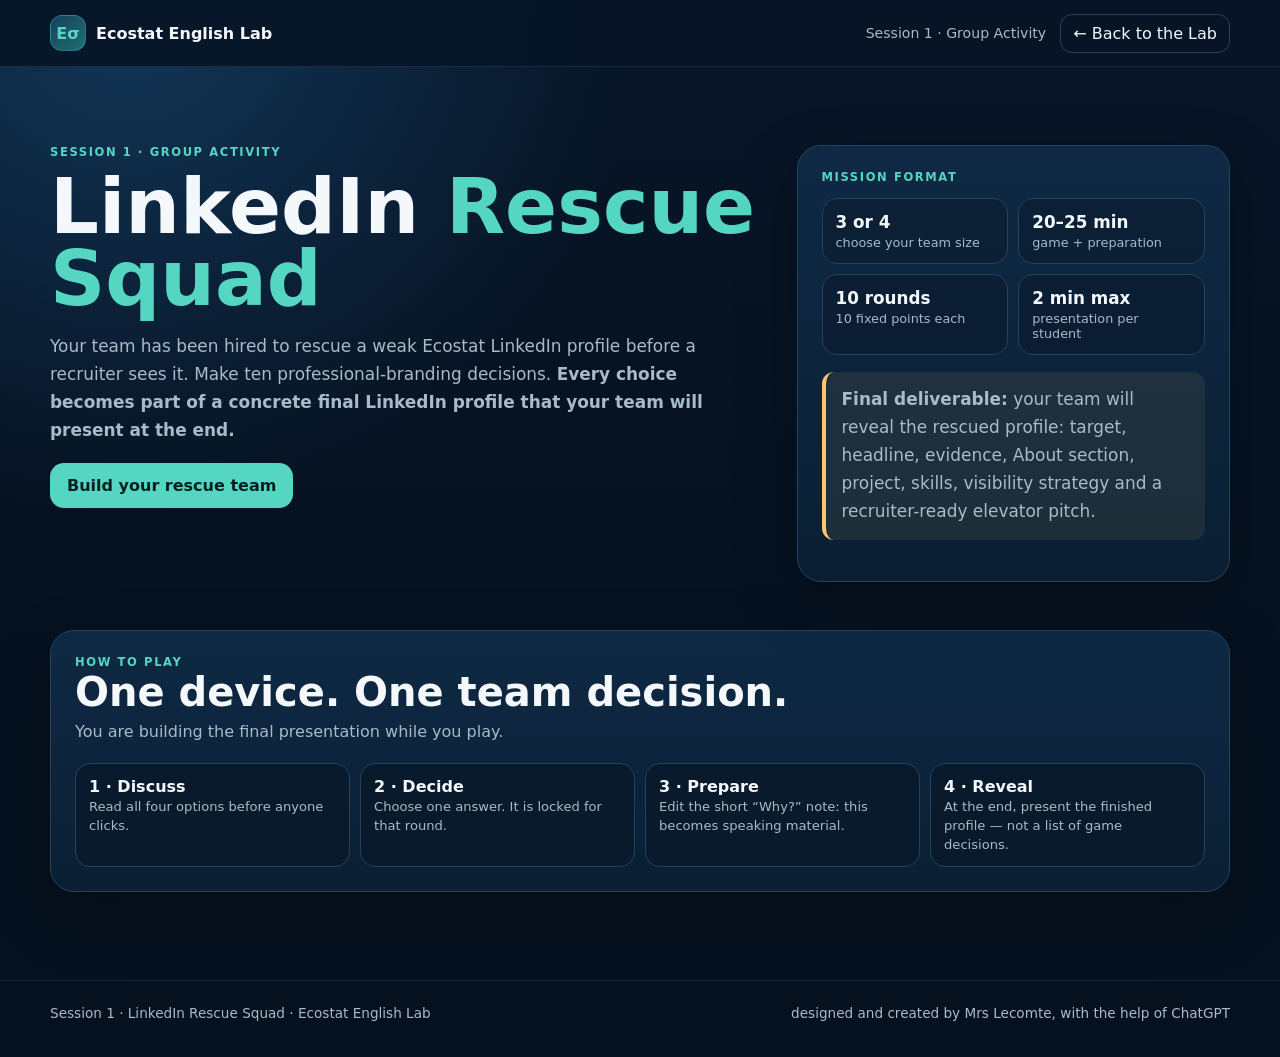
==== commit 1cf83c6f: "Add files via upload" ====
--- a/session1-linkedin-rescue-squad.html
+++ b/session1-linkedin-rescue-squad.html
@@ -4,19 +4,20 @@
 <meta charset="utf-8">
 <meta name="viewport" content="width=device-width,initial-scale=1,viewport-fit=cover">
 <title>Session 1 · LinkedIn Rescue Squad · Ecostat English Lab</title>
-<meta name="description" content="A collaborative Session 1 activity for Ecostat students: rescue a weak LinkedIn profile, build a structured recap while making decisions, and defend the team’s choices in a two-minute speaking turn.">
-<meta name="application-name" content="LinkedIn Rescue Squad v6.3.2">
+<meta name="description" content="A collaborative Session 1 activity for Ecostat students: rescue a weak LinkedIn profile, build a concrete final profile while making decisions, and present the result in a two-minute speaking turn.">
+<meta name="application-name" content="LinkedIn Rescue Squad v6.4.0">
 <meta name="theme-color" content="#08182f">
-<link rel="manifest" href="manifest.webmanifest?v=6.3.2">
+<link rel="manifest" href="manifest.webmanifest?v=6.4.0">
 <link rel="apple-touch-icon" href="icons/apple-touch-icon.png">
 <style>
 :root{--bg:#071526;--panel:#0d2138;--panel2:#102a46;--line:#24435d;--ink:#f4f8fb;--muted:#a9bac8;--teal:#55d6c2;--amber:#ffc66d;--red:#ff8b8f;--blue:#80bfff;--shadow:0 22px 60px rgba(0,0,0,.26);font-family:Inter,ui-sans-serif,system-ui,-apple-system,BlinkMacSystemFont,"Segoe UI",sans-serif;color-scheme:dark}
-*{box-sizing:border-box}html{scroll-behavior:smooth}body{margin:0;background:radial-gradient(circle at 10% 0%,#123658 0,transparent 32rem),linear-gradient(180deg,#071526,#06111f 72%);color:var(--ink);min-height:100vh}button,input,select,textarea{font:inherit}button{cursor:pointer}.wrap{width:min(1180px,calc(100% - 32px));margin:auto}.top{position:sticky;top:0;z-index:20;background:rgba(7,21,38,.92);backdrop-filter:blur(14px);border-bottom:1px solid rgba(128,191,255,.14)}.topin{min-height:66px;display:flex;align-items:center;gap:14px}.brand{display:flex;align-items:center;gap:10px;font-weight:850}.mark{width:36px;height:36px;border-radius:12px;display:grid;place-items:center;background:linear-gradient(135deg,#173f5f,#1f706e);border:1px solid rgba(85,214,194,.3);color:var(--teal)}.topmeta{margin-left:auto;color:var(--muted);font-size:.88rem}.back{color:var(--ink);text-decoration:none;border:1px solid var(--line);padding:9px 12px;border-radius:12px}.hero{padding:58px 0 30px;display:grid;grid-template-columns:1.25fr .75fr;gap:24px;align-items:stretch}.eyebrow{text-transform:uppercase;letter-spacing:.14em;font-size:.72rem;color:var(--teal);font-weight:850}.hero h1{font-size:clamp(2.4rem,6vw,5rem);line-height:.95;margin:.15em 0}.hero h1 span{color:var(--teal)}.hero p{font-size:1.06rem;color:var(--muted);line-height:1.65;max-width:65ch}.hero-card,.panel{background:linear-gradient(180deg,rgba(16,42,70,.96),rgba(10,31,52,.96));border:1px solid var(--line);border-radius:24px;box-shadow:var(--shadow)}.hero-card{padding:24px;display:flex;flex-direction:column;justify-content:center}.facts{display:grid;grid-template-columns:1fr 1fr;gap:10px;margin-top:14px}.fact{border:1px solid var(--line);border-radius:15px;padding:13px;background:rgba(4,15,28,.32)}.fact b{display:block;font-size:1.05rem}.fact span{display:block;color:var(--muted);font-size:.8rem;margin-top:3px}.screen{display:none;padding:20px 0 70px}.screen.active{display:block}.panel{padding:24px;margin:18px 0}.section-title{display:flex;justify-content:space-between;gap:18px;align-items:flex-end;margin-bottom:18px}.section-title h2{margin:0;font-size:clamp(1.7rem,4vw,2.5rem)}.section-title p{margin:.35rem 0 0;color:var(--muted)}.setup-grid{display:grid;grid-template-columns:.8fr 1.2fr;gap:18px}.field label{display:block;font-weight:800;margin-bottom:7px}.field input,.field select{width:100%;border:1px solid var(--line);background:#071a2e;color:var(--ink);border-radius:12px;padding:12px}.names{display:grid;grid-template-columns:1fr 1fr;gap:10px}.candidate-grid{display:grid;grid-template-columns:1fr 1fr;gap:12px}.candidate{border:1px solid var(--line);border-radius:18px;padding:16px;background:#0a1c30;text-align:left;color:var(--ink);transition:.15s}.candidate:hover,.candidate:focus-visible{border-color:var(--teal);transform:translateY(-1px)}.candidate.selected,.candidate[aria-pressed="true"]{border-color:var(--teal);box-shadow:0 0 0 2px rgba(85,214,194,.15) inset;background:#0c2938}.candidate strong{font-size:1rem}.candidate small{display:block;color:var(--muted);line-height:1.45;margin-top:6px}.notice{border-left:4px solid var(--amber);background:rgba(255,198,109,.08);padding:14px 16px;border-radius:12px;color:#ffe5b2;line-height:1.55}.primary,.ghost,.choice{border-radius:14px;border:1px solid transparent;padding:12px 16px;font-weight:850}.primary{background:var(--teal);color:#05201f}.ghost{background:#0b1f34;color:var(--ink);border-color:var(--line)}.primary:focus-visible,.ghost:focus-visible,.back:focus-visible,.choice:focus-visible,.candidate:focus-visible{outline:3px solid var(--teal);outline-offset:3px}.primary:disabled,.ghost:disabled{opacity:.45;cursor:not-allowed}button:disabled{cursor:not-allowed}.actions{display:flex;gap:10px;flex-wrap:wrap;margin-top:18px}.scorebar{position:sticky;top:66px;z-index:15;background:rgba(6,17,31,.94);border-bottom:1px solid rgba(128,191,255,.12)}.scorein{padding:12px 0;display:grid;grid-template-columns:180px repeat(4,1fr);gap:10px;align-items:center}.scoretotal strong{font-size:1.5rem}.metric{min-width:0}.metric-head{display:flex;justify-content:space-between;font-size:.75rem;color:var(--muted);margin-bottom:5px}.track{height:8px;background:#142c41;border-radius:999px;overflow:hidden}.fill{height:100%;width:0;background:linear-gradient(90deg,var(--teal),var(--blue));transition:width .35s}.game-grid{display:grid;grid-template-columns:1.35fr .65fr;gap:18px;align-items:start}.roundcard{padding:26px}.roundtop{display:flex;align-items:center;gap:12px;justify-content:space-between}.roundnum{font-size:.78rem;color:var(--teal);font-weight:900;letter-spacing:.08em}.roundcard h2{font-size:clamp(1.7rem,4vw,2.6rem);margin:.35rem 0}.scenario{color:var(--muted);line-height:1.6;margin-bottom:16px}.choices{display:grid;gap:10px}.choice{width:100%;text-align:left;background:#091d31;color:var(--ink);border-color:var(--line);line-height:1.45;display:flex;gap:12px;align-items:flex-start;min-height:46px}.choice:hover,.choice:focus-visible{border-color:var(--blue)}.choice .letter{flex:0 0 30px;height:30px;border-radius:10px;background:#132f49;display:grid;place-items:center;color:var(--blue)}.choice.locked{cursor:default}.choice.picked{border-color:var(--teal);background:rgba(85,214,194,.09)}.choice.dim{opacity:.52}.feedback{display:none;margin-top:16px;border-radius:16px;padding:16px;border:1px solid var(--line);background:#081a2c}.feedback.show{display:block}.feedback-score{font-size:1.45rem;font-weight:950;color:var(--teal)}.feedback p{color:var(--muted);line-height:1.55}.deltas{display:flex;gap:8px;flex-wrap:wrap}.delta{font-size:.78rem;border:1px solid var(--line);padding:6px 9px;border-radius:999px}.sidecard{padding:20px;position:sticky;top:142px}.avatar{width:64px;height:64px;border-radius:18px;background:linear-gradient(135deg,#173f5f,#236f70);display:grid;place-items:center;font-size:1.5rem;font-weight:950}.sidecard h3{margin:.75rem 0 .25rem}.sidecard p{color:var(--muted);line-height:1.5;margin:.25rem 0}.tagrow{display:flex;gap:6px;flex-wrap:wrap;margin-top:12px}.tag{font-size:.75rem;border:1px solid var(--line);border-radius:999px;padding:5px 8px;color:#cce6f2}.result-hero{display:grid;grid-template-columns:.65fr 1.35fr;gap:18px}.bigscore{display:grid;place-items:center;text-align:center;min-height:260px}.bigscore strong{font-size:5rem;color:var(--teal);line-height:1}.verdict{font-size:1.2rem;font-weight:900;margin-top:10px}.verdict-desc{margin-top:8px;color:var(--muted);line-height:1.5}.breakdown{display:grid;gap:8px}.breakrow{display:grid;grid-template-columns:150px 1fr 52px;gap:10px;align-items:center;padding:10px 0;border-bottom:1px solid rgba(128,191,255,.1)}.breakrow span{color:var(--muted);font-size:.9rem}.prep-grid{display:grid;grid-template-columns:1fr 1fr;gap:14px}.role{padding:18px;border:1px solid var(--line);border-radius:18px;background:#091d31}.role h3{margin:.2rem 0}.role ul{padding-left:18px;color:var(--muted);line-height:1.55}.decision-list{margin-top:12px;padding-top:12px;border-top:1px solid rgba(128,191,255,.13)}.decision-list b{display:block;margin-bottom:7px}.decision-list p{font-size:.86rem;color:#d5e3eb;margin:6px 0}.timerbox{text-align:center;padding:24px}.timer{font-variant-numeric:tabular-nums;font-size:clamp(3.4rem,10vw,6rem);font-weight:950;letter-spacing:.04em;color:var(--teal)}.timer.warning{color:var(--amber)}.timer.done{color:var(--red)}.speaker-card{max-width:860px;margin:20px auto}.speaker-head{display:flex;justify-content:space-between;gap:12px;align-items:center}.speaker-task{font-size:1.1rem;line-height:1.6}.promptbox{background:#081a2c;border:1px solid var(--line);border-radius:16px;padding:16px;margin-top:14px}.promptbox ul{color:var(--muted);line-height:1.55}.complete{text-align:center;padding:50px 24px}.complete .tick{font-size:4rem}.rules{display:grid;grid-template-columns:repeat(4,1fr);gap:10px}.rule{padding:13px;border:1px solid var(--line);border-radius:15px;background:#081a2c}.rule b{display:block}.rule span{font-size:.82rem;color:var(--muted)}.sr-only{position:absolute;width:1px;height:1px;padding:0;margin:-1px;overflow:hidden;clip:rect(0,0,0,0);white-space:nowrap;border:0}.skip{position:fixed;left:12px;top:-80px;z-index:100;background:var(--teal);color:#05201f;padding:10px 14px;border-radius:10px;font-weight:900;text-decoration:none}.skip:focus{top:12px}footer{border-top:1px solid rgba(128,191,255,.12);padding:24px 0 36px;color:var(--muted);font-size:.85rem}.footerin{display:flex;justify-content:space-between;gap:12px;flex-wrap:wrap}
-
-.size-picker{display:grid;grid-template-columns:1fr 1fr;gap:10px}.size-option{border:1px solid var(--line);background:#081a2c;color:var(--ink);border-radius:16px;padding:14px;text-align:left;font-weight:900}.size-option span{display:block;color:var(--muted);font-size:.8rem;font-weight:600;margin-top:3px}.size-option[aria-pressed="true"]{border-color:var(--teal);background:rgba(85,214,194,.10);box-shadow:0 0 0 2px rgba(85,214,194,.12) inset}.size-option:focus-visible{outline:3px solid var(--teal);outline-offset:3px}.recap-capture{margin-top:14px;padding:14px;border:1px solid rgba(85,214,194,.35);border-radius:14px;background:rgba(85,214,194,.06)}.recap-capture label{display:block;font-weight:900;margin-bottom:6px}.recap-capture textarea{width:100%;resize:vertical;min-height:72px;border:1px solid var(--line);background:#06182a;color:var(--ink);border-radius:12px;padding:10px;line-height:1.45}.recap-capture textarea:focus{outline:3px solid rgba(85,214,194,.35);border-color:var(--teal)}.recap-help{font-size:.8rem!important;margin:6px 0 0!important}.recap-save{margin-top:7px;font-size:.78rem;color:#bfeee6;font-weight:800}.tradeoff-note{margin-top:9px;padding:9px 10px;border:1px solid rgba(128,191,255,.22);border-radius:10px;background:#071a2e;color:#d5e3eb;font-size:.78rem;line-height:1.45}.recap-card{margin-top:18px;padding-top:16px;border-top:1px solid rgba(128,191,255,.16)}.recap-card>p{font-size:.84rem}.recap-phases{display:grid;gap:8px;margin-top:10px}.recap-phase{border:1px solid var(--line);border-radius:12px;padding:9px;background:#071a2e}.recap-phase-head{display:flex;justify-content:space-between;gap:8px;font-size:.78rem}.recap-phase-head b{color:#eaf7f8}.recap-phase-head span{color:var(--teal);font-weight:850}.recap-latest{margin-top:5px!important;font-size:.77rem!important;color:#cbdce6!important}.recap-empty{color:var(--muted)!important}.recap-structure{display:grid;grid-template-columns:repeat(4,1fr);gap:8px;margin:12px 0}.recap-step{border:1px solid var(--line);border-radius:12px;padding:10px;background:#081a2c}.recap-step b{display:block;color:var(--teal);font-size:.78rem}.recap-step span{display:block;color:var(--muted);font-size:.78rem;line-height:1.4;margin-top:4px}.why{display:block;color:#bfeee6;font-size:.8rem;line-height:1.4;margin-top:3px}.recap-pack{display:grid;gap:8px}.recap-pack-row{border-bottom:1px solid rgba(128,191,255,.12);padding:10px 0}.recap-pack-row:last-child{border-bottom:0}.recap-pack-row b{display:block;margin-bottom:4px}.recap-pack-row span{display:block;color:var(--muted);font-size:.88rem;line-height:1.45}.role .recap-structure{grid-template-columns:1fr 1fr}.role .recap-step{padding:8px}.mini-label{display:block;text-transform:uppercase;letter-spacing:.08em;color:var(--teal);font-size:.67rem;font-weight:900;margin-top:12px}.team-step{margin:0 0 14px;padding:10px 12px;border:1px solid rgba(128,191,255,.2);border-radius:12px;background:rgba(128,191,255,.06);color:#d9e9f3;font-size:.86rem;line-height:1.5}.team-step strong{color:var(--teal)}.recap-save{margin-top:7px;font-size:.78rem;font-weight:800;color:var(--teal)}
+*{box-sizing:border-box}html{scroll-behavior:smooth}body{margin:0;background:radial-gradient(circle at 10% 0%,#123658 0,transparent 32rem),linear-gradient(180deg,#071526,#06111f 72%);color:var(--ink);min-height:100vh}button,input,select,textarea{font:inherit}button{cursor:pointer}.wrap{width:min(1180px,calc(100% - 32px));margin:auto}.top{position:sticky;top:0;z-index:20;background:rgba(7,21,38,.92);backdrop-filter:blur(14px);border-bottom:1px solid rgba(128,191,255,.14)}.topin{min-height:66px;display:flex;align-items:center;gap:14px}.brand{display:flex;align-items:center;gap:10px;font-weight:850}.mark{width:36px;height:36px;border-radius:12px;display:grid;place-items:center;background:linear-gradient(135deg,#173f5f,#1f706e);border:1px solid rgba(85,214,194,.3);color:var(--teal)}.topmeta{margin-left:auto;color:var(--muted);font-size:.88rem}.back{color:var(--ink);text-decoration:none;border:1px solid var(--line);padding:9px 12px;border-radius:12px}.hero{padding:58px 0 30px;display:grid;grid-template-columns:1.25fr .75fr;gap:24px;align-items:stretch}.eyebrow{text-transform:uppercase;letter-spacing:.14em;font-size:.72rem;color:var(--teal);font-weight:850}.hero h1{font-size:clamp(2.4rem,6vw,5rem);line-height:.95;margin:.15em 0}.hero h1 span{color:var(--teal)}.hero p{font-size:1.06rem;color:var(--muted);line-height:1.65;max-width:65ch}.hero-card,.panel{background:linear-gradient(180deg,rgba(16,42,70,.96),rgba(10,31,52,.96));border:1px solid var(--line);border-radius:24px;box-shadow:var(--shadow)}.hero-card{padding:24px;display:flex;flex-direction:column;justify-content:center}.facts{display:grid;grid-template-columns:1fr 1fr;gap:10px;margin-top:14px}.fact{border:1px solid var(--line);border-radius:15px;padding:13px;background:rgba(4,15,28,.32)}.fact b{display:block;font-size:1.05rem}.fact span{display:block;color:var(--muted);font-size:.8rem;margin-top:3px}.screen{display:none;padding:20px 0 70px}.screen.active{display:block}.panel{padding:24px;margin:18px 0}.section-title{display:flex;justify-content:space-between;gap:18px;align-items:flex-end;margin-bottom:18px}.section-title h2{margin:0;font-size:clamp(1.7rem,4vw,2.5rem)}.section-title p{margin:.35rem 0 0;color:var(--muted);line-height:1.55}.setup-grid{display:grid;grid-template-columns:.8fr 1.2fr;gap:18px}.field label{display:block;font-weight:800;margin-bottom:7px}.field input,.field select{width:100%;border:1px solid var(--line);background:#071a2e;color:var(--ink);border-radius:12px;padding:12px}.names{display:grid;grid-template-columns:1fr 1fr;gap:10px}.candidate-grid{display:grid;grid-template-columns:1fr 1fr;gap:12px}.candidate{border:1px solid var(--line);border-radius:18px;padding:16px;background:#0a1c30;text-align:left;color:var(--ink);transition:.15s}.candidate:hover,.candidate:focus-visible{border-color:var(--teal);transform:translateY(-1px)}.candidate.selected,.candidate[aria-pressed="true"]{border-color:var(--teal);box-shadow:0 0 0 2px rgba(85,214,194,.15) inset;background:#0c2938}.candidate strong{font-size:1rem}.candidate small{display:block;color:var(--muted);line-height:1.45;margin-top:6px}.notice{border-left:4px solid var(--amber);background:rgba(255,198,109,.08);padding:14px 16px;border-radius:12px;color:#ffe5b2;line-height:1.55}.primary,.ghost,.choice{border-radius:14px;border:1px solid transparent;padding:12px 16px;font-weight:850}.primary{background:var(--teal);color:#05201f}.ghost{background:#0b1f34;color:var(--ink);border-color:var(--line)}.primary:focus-visible,.ghost:focus-visible,.back:focus-visible,.choice:focus-visible,.candidate:focus-visible{outline:3px solid var(--teal);outline-offset:3px}.primary:disabled,.ghost:disabled{opacity:.45;cursor:not-allowed}button:disabled{cursor:not-allowed}.actions{display:flex;gap:10px;flex-wrap:wrap;margin-top:18px}.scorebar{position:sticky;top:66px;z-index:15;background:rgba(6,17,31,.94);border-bottom:1px solid rgba(128,191,255,.12)}.scorein{padding:12px 0;display:grid;grid-template-columns:180px repeat(4,1fr);gap:10px;align-items:center}.scoretotal strong{font-size:1.5rem}.metric{min-width:0}.metric-head{display:flex;justify-content:space-between;font-size:.75rem;color:var(--muted);margin-bottom:5px}.track{height:8px;background:#142c41;border-radius:999px;overflow:hidden}.fill{height:100%;width:0;background:linear-gradient(90deg,var(--teal),var(--blue));transition:width .35s}.game-grid{display:grid;grid-template-columns:1.35fr .65fr;gap:18px;align-items:start}.roundcard{padding:26px}.roundtop{display:flex;align-items:center;gap:12px;justify-content:space-between}.roundnum{font-size:.78rem;color:var(--teal);font-weight:900;letter-spacing:.08em}.roundcard h2{font-size:clamp(1.7rem,4vw,2.6rem);margin:.35rem 0}.scenario{color:var(--muted);line-height:1.6;margin-bottom:16px}.choices{display:grid;gap:10px}.choice{width:100%;text-align:left;background:#091d31;color:var(--ink);border-color:var(--line);line-height:1.45;display:flex;gap:12px;align-items:flex-start;min-height:46px}.choice:hover,.choice:focus-visible{border-color:var(--blue)}.choice .letter{flex:0 0 30px;height:30px;border-radius:10px;background:#132f49;display:grid;place-items:center;color:var(--blue)}.choice.locked{cursor:default}.choice.picked{border-color:var(--teal);background:rgba(85,214,194,.09)}.choice.dim{opacity:.52}.feedback{display:none;margin-top:16px;border-radius:16px;padding:16px;border:1px solid var(--line);background:#081a2c}.feedback.show{display:block}.feedback-score{font-size:1.45rem;font-weight:950;color:var(--teal)}.feedback p{color:var(--muted);line-height:1.55}.deltas{display:flex;gap:8px;flex-wrap:wrap}.delta{font-size:.78rem;border:1px solid var(--line);padding:6px 9px;border-radius:999px}.sidecard{padding:20px;position:sticky;top:142px}.avatar{width:64px;height:64px;border-radius:18px;background:linear-gradient(135deg,#173f5f,#236f70);display:grid;place-items:center;font-size:1.5rem;font-weight:950}.sidecard h3{margin:.75rem 0 .25rem}.sidecard p{color:var(--muted);line-height:1.5;margin:.25rem 0}.tagrow{display:flex;gap:6px;flex-wrap:wrap;margin-top:12px}.tag{font-size:.75rem;border:1px solid var(--line);border-radius:999px;padding:5px 8px;color:#cce6f2}.result-hero{display:grid;grid-template-columns:.65fr 1.35fr;gap:18px}.bigscore{display:grid;place-items:center;text-align:center;min-height:260px}.bigscore strong{font-size:5rem;color:var(--teal);line-height:1}.verdict{font-size:1.2rem;font-weight:900;margin-top:10px}.verdict-desc{margin-top:8px;color:var(--muted);line-height:1.5}.breakdown{display:grid;gap:8px}.breakrow{display:grid;grid-template-columns:150px 1fr 52px;gap:10px;align-items:center;padding:10px 0;border-bottom:1px solid rgba(128,191,255,.1)}.breakrow span{color:var(--muted);font-size:.9rem}.prep-grid{display:grid;grid-template-columns:1fr 1fr;gap:14px}.role{padding:18px;border:1px solid var(--line);border-radius:18px;background:#091d31}.role h3{margin:.2rem 0}.role ul{padding-left:18px;color:var(--muted);line-height:1.55}.decision-list{margin-top:12px;padding-top:12px;border-top:1px solid rgba(128,191,255,.13)}.decision-list b{display:block;margin-bottom:7px}.decision-list p{font-size:.86rem;color:#d5e3eb;margin:6px 0}.timerbox{text-align:center;padding:24px}.timer{font-variant-numeric:tabular-nums;font-size:clamp(3.4rem,10vw,6rem);font-weight:950;letter-spacing:.04em;color:var(--teal)}.timer.warning{color:var(--amber)}.timer.done{color:var(--red)}.speaker-card{max-width:900px;margin:20px auto}.speaker-head{display:flex;justify-content:space-between;gap:12px;align-items:center}.speaker-task{font-size:1.1rem;line-height:1.6}.promptbox{background:#081a2c;border:1px solid var(--line);border-radius:16px;padding:16px;margin-top:14px}.promptbox ul{color:var(--muted);line-height:1.55}.complete{text-align:center;padding:50px 24px}.complete .tick{font-size:4rem}.rules{display:grid;grid-template-columns:repeat(4,1fr);gap:10px}.rule{padding:13px;border:1px solid var(--line);border-radius:15px;background:#081a2c}.rule b{display:block}.rule span{font-size:.82rem;color:var(--muted)}.sr-only{position:absolute;width:1px;height:1px;padding:0;margin:-1px;overflow:hidden;clip:rect(0,0,0,0);white-space:nowrap;border:0}.skip{position:fixed;left:12px;top:-80px;z-index:100;background:var(--teal);color:#05201f;padding:10px 14px;border-radius:10px;font-weight:900;text-decoration:none}.skip:focus{top:12px}footer{border-top:1px solid rgba(128,191,255,.12);padding:24px 0 36px;color:var(--muted);font-size:.85rem}.footerin{display:flex;justify-content:space-between;gap:12px;flex-wrap:wrap}
+.size-picker{display:grid;grid-template-columns:1fr 1fr;gap:10px}.size-option{border:1px solid var(--line);background:#081a2c;color:var(--ink);border-radius:16px;padding:14px;text-align:left;font-weight:900}.size-option span{display:block;color:var(--muted);font-size:.8rem;font-weight:600;margin-top:3px}.size-option[aria-pressed="true"]{border-color:var(--teal);background:rgba(85,214,194,.10);box-shadow:0 0 0 2px rgba(85,214,194,.12) inset}.size-option:focus-visible{outline:3px solid var(--teal);outline-offset:3px}.recap-capture{margin-top:14px;padding:14px;border:1px solid rgba(85,214,194,.35);border-radius:14px;background:rgba(85,214,194,.06)}.recap-capture label{display:block;font-weight:900;margin-bottom:6px}.recap-capture textarea{width:100%;resize:vertical;min-height:72px;border:1px solid var(--line);background:#06182a;color:var(--ink);border-radius:12px;padding:10px;line-height:1.45}.recap-capture textarea:focus{outline:3px solid rgba(85,214,194,.35);border-color:var(--teal)}.recap-help{font-size:.8rem!important;margin:6px 0 0!important}.recap-save{margin-top:7px;font-size:.78rem;font-weight:800;color:var(--teal)}.tradeoff-note{margin-top:9px;padding:9px 10px;border:1px solid rgba(128,191,255,.22);border-radius:10px;background:#071a2e;color:#d5e3eb;font-size:.78rem;line-height:1.45}.recap-card{margin-top:18px;padding-top:16px;border-top:1px solid rgba(128,191,255,.16)}.recap-card>p{font-size:.84rem}.recap-phases{display:grid;gap:8px;margin-top:10px}.recap-phase{border:1px solid var(--line);border-radius:12px;padding:9px;background:#071a2e}.recap-phase-head{display:flex;justify-content:space-between;gap:8px;font-size:.78rem}.recap-phase-head b{color:#eaf7f8}.recap-phase-head span{color:var(--teal);font-weight:850}.recap-latest{margin-top:5px!important;font-size:.77rem!important;color:#cbdce6!important}.recap-empty{color:var(--muted)!important}.recap-structure{display:grid;grid-template-columns:repeat(4,1fr);gap:8px;margin:12px 0}.recap-step{border:1px solid var(--line);border-radius:12px;padding:10px;background:#081a2c}.recap-step b{display:block;color:var(--teal);font-size:.78rem}.recap-step span{display:block;color:var(--muted);font-size:.78rem;line-height:1.4;margin-top:4px}.why{display:block;color:#bfeee6;font-size:.8rem;line-height:1.4;margin-top:3px}.recap-pack{display:grid;gap:8px}.recap-pack-row{border-bottom:1px solid rgba(128,191,255,.12);padding:10px 0}.recap-pack-row:last-child{border-bottom:0}.recap-pack-row b{display:block;margin-bottom:4px}.recap-pack-row span{display:block;color:var(--muted);font-size:.88rem;line-height:1.45}.role .recap-structure{grid-template-columns:1fr 1fr}.role .recap-step{padding:8px}.mini-label{display:block;text-transform:uppercase;letter-spacing:.08em;color:var(--teal);font-size:.67rem;font-weight:900;margin-top:12px}.team-step{margin:0 0 14px;padding:10px 12px;border:1px solid rgba(128,191,255,.2);border-radius:12px;background:rgba(128,191,255,.06);color:#d9e9f3;font-size:.86rem;line-height:1.5}.team-step strong{color:var(--teal)}
+/* v6.4 final presentation board */
+.reveal{border:1px solid rgba(85,214,194,.42);background:linear-gradient(180deg,rgba(8,39,50,.96),rgba(8,26,44,.96))}.reveal-title{display:flex;justify-content:space-between;gap:12px;align-items:flex-start}.reveal-title h2{margin:.25rem 0 .35rem}.reveal-grid{display:grid;grid-template-columns:1fr 1fr;gap:10px;margin-top:16px}.reveal-item{border:1px solid var(--line);border-radius:14px;background:#071a2e;padding:13px}.reveal-item.wide{grid-column:1/-1}.reveal-item b{display:block;color:var(--teal);font-size:.74rem;text-transform:uppercase;letter-spacing:.07em;margin-bottom:5px}.reveal-item p{margin:0;color:#e8f1f6;line-height:1.5;white-space:pre-wrap}.pitch-card{margin-top:12px;border:1px solid rgba(255,198,109,.42);background:rgba(255,198,109,.06);border-radius:14px;padding:14px}.pitch-card b{display:block;color:var(--amber);margin-bottom:7px}.pitch-card p{margin:0;line-height:1.6}.present-this{margin-top:12px;border-left:4px solid var(--teal);background:rgba(85,214,194,.07);padding:12px 14px;border-radius:10px;line-height:1.55}.score-chip{display:inline-block;margin-left:6px;padding:2px 7px;border-radius:999px;border:1px solid var(--line);font-size:.72rem;color:var(--muted)}.score-chip.weak{border-color:rgba(255,139,143,.45);color:#ffc7c9}.weak-fix{margin-top:8px;padding:9px 10px;border:1px solid rgba(255,139,143,.28);background:rgba(255,139,143,.06);border-radius:10px;color:#ffd7d9;font-size:.8rem;line-height:1.45}.speaker-material{display:grid;gap:9px;margin-top:12px}.speaker-material .reveal-item{padding:11px}.pitch-box{margin-top:12px;padding:13px;border-radius:12px;border:1px solid rgba(255,198,109,.35);background:rgba(255,198,109,.05)}.pitch-box b{color:var(--amber)}
 @media(max-width:900px){.hero,.setup-grid,.game-grid,.result-hero{grid-template-columns:1fr}.scorein{grid-template-columns:1fr 1fr}.scoretotal{grid-column:1/-1}.sidecard{position:static}.prep-grid{grid-template-columns:1fr}.rules{grid-template-columns:1fr}.topmeta{display:none}}
 @media(prefers-reduced-motion:reduce){html{scroll-behavior:auto}.fill,.candidate{transition:none}}
-@media(max-width:600px){.recap-structure{grid-template-columns:1fr 1fr}.wrap{width:min(100% - 20px,1180px)}.hero{padding-top:32px}.candidate-grid,.names{grid-template-columns:1fr}.scorein{grid-template-columns:1fr 1fr}.facts{grid-template-columns:1fr}.breakrow{grid-template-columns:minmax(0,1fr) auto;grid-template-areas:"title score" "answer answer"}.breakrow b{grid-area:title}.breakrow strong{grid-area:score}.breakrow span{grid-area:answer;grid-column:auto}.roundcard,.panel{padding:18px}.topin{min-height:60px}.scorebar{position:static}.back{padding:8px 9px;font-size:.82rem}.speaker-head{align-items:flex-start;flex-direction:column}.speaker-head .tag{max-width:100%;overflow-wrap:anywhere}}
+@media(max-width:600px){.recap-structure,.reveal-grid{grid-template-columns:1fr}.reveal-item.wide{grid-column:auto}.wrap{width:min(100% - 20px,1180px)}.hero{padding-top:32px}.candidate-grid,.names{grid-template-columns:1fr}.scorein{grid-template-columns:1fr 1fr}.facts{grid-template-columns:1fr}.breakrow{grid-template-columns:minmax(0,1fr) auto;grid-template-areas:"title score" "answer answer"}.breakrow b{grid-area:title}.breakrow strong{grid-area:score}.breakrow span{grid-area:answer;grid-column:auto}.roundcard,.panel{padding:18px}.topin{min-height:60px}.scorebar{position:static}.back{padding:8px 9px;font-size:.82rem}.speaker-head{align-items:flex-start;flex-direction:column}.speaker-head .tag{max-width:100%;overflow-wrap:anywhere}}
 @media(max-width:520px){.brand span{display:none}.topin{gap:8px}.back{margin-left:auto}}
 </style>
 </head>
@@ -25,273 +26,94 @@
 <header class="top"><div class="wrap topin"><div class="brand"><div class="mark" aria-hidden="true">Eσ</div><span>Ecostat English Lab</span></div><div class="topmeta">Session 1 · Group Activity</div><a class="back" href="index.html#group-activities">← Back to the Lab</a></div></header>
 <main id="activityMain">
 <section id="intro" class="screen active"><div class="wrap">
-  <div class="hero"><div><div class="eyebrow">Session 1 · Group Activity</div><h1>LinkedIn <span>Rescue Squad</span></h1><p>Your team has been hired to rescue a weak Ecostat LinkedIn profile before a recruiter sees it. Make ten professional-branding decisions. After every decision, the game builds your final recap so you can explain <strong>what you chose, why you chose it and what effect it has on the profile</strong>.</p><div class="actions"><button type="button" class="primary" id="goSetup">Build your rescue team</button></div></div>
-  <aside class="hero-card"><div class="eyebrow">Mission format</div><div class="facts"><div class="fact"><b>3 or 4</b><span>choose your team size</span></div><div class="fact"><b>20–25 min</b><span>game + preparation</span></div><div class="fact"><b>10 rounds</b><span>10 fixed points each</span></div><div class="fact"><b>2 min</b><span>recap per student</span></div></div><p class="notice"><strong>Fair-score rule.</strong> Scores are fixed in the code. The same answer always earns the same number of points on every device. No AI judging and no random score bonuses.</p></aside></div>
-  <div class="panel"><div class="section-title"><div><div class="eyebrow">How to play</div><h2>One device. One team decision.</h2><p>Your final speaking task is prepared as you play — not added at the last minute.</p></div></div><div class="rules"><div class="rule"><b>1 · Discuss</b><span>Read all four options before anyone clicks.</span></div><div class="rule"><b>2 · Decide</b><span>Choose one answer. It is locked for that round.</span></div><div class="rule"><b>3 · Build the recap</b><span>After each choice, edit the short “Why?” note into your own words.</span></div><div class="rule"><b>4 · Defend</b><span>At the end, each student aims for 1:45–2:00 to justify an assigned part of the rescue, including one trade-off.</span></div></div></div>
+  <div class="hero"><div><div class="eyebrow">Session 1 · Group Activity</div><h1>LinkedIn <span>Rescue Squad</span></h1><p>Your team has been hired to rescue a weak Ecostat LinkedIn profile before a recruiter sees it. Make ten professional-branding decisions. <strong>Every choice becomes part of a concrete final LinkedIn profile that your team will present at the end.</strong></p><div class="actions"><button type="button" class="primary" id="goSetup">Build your rescue team</button></div></div>
+  <aside class="hero-card"><div class="eyebrow">Mission format</div><div class="facts"><div class="fact"><b>3 or 4</b><span>choose your team size</span></div><div class="fact"><b>20–25 min</b><span>game + preparation</span></div><div class="fact"><b>10 rounds</b><span>10 fixed points each</span></div><div class="fact"><b>2 min max</b><span>presentation per student</span></div></div><p class="notice"><strong>Final deliverable:</strong> your team will reveal the rescued profile: target, headline, evidence, About section, project, skills, visibility strategy and a recruiter-ready elevator pitch.</p></aside></div>
+  <div class="panel"><div class="section-title"><div><div class="eyebrow">How to play</div><h2>One device. One team decision.</h2><p>You are building the final presentation while you play.</p></div></div><div class="rules"><div class="rule"><b>1 · Discuss</b><span>Read all four options before anyone clicks.</span></div><div class="rule"><b>2 · Decide</b><span>Choose one answer. It is locked for that round.</span></div><div class="rule"><b>3 · Prepare</b><span>Edit the short “Why?” note: this becomes speaking material.</span></div><div class="rule"><b>4 · Reveal</b><span>At the end, present the finished profile — not a list of game decisions.</span></div></div></div>
 </div></section>
 <section id="setup" class="screen"><div class="wrap"><div class="section-title"><div><div class="eyebrow">Team setup</div><h2>Choose your Ecostat profile.</h2><p><strong>1.</strong> Choose 3 or 4 students and enter names. <strong>2.</strong> Choose one candidate. <strong>3.</strong> Start the rescue. The candidate choice is not scored.</p></div></div>
-<div class="setup-grid"><div class="panel"><div class="field"><label for="teamName">Team name</label><input id="teamName" maxlength="40" placeholder="e.g. Team Sigma" autocomplete="off"></div><div class="field" style="margin-top:14px"><div id="teamSizeLabel" style="font-weight:800;margin-bottom:7px">Choose your team size</div><div class="size-picker" role="group" aria-labelledby="teamSizeLabel"><button type="button" class="size-option" data-size="3" aria-pressed="true"><strong>3 students</strong><span>3 speaking roles at the end</span></button><button type="button" class="size-option" data-size="4" aria-pressed="false"><strong>4 students</strong><span>4 speaking roles at the end</span></button></div><input type="hidden" id="teamSize" value="3"><p class="recap-help">This choice controls how the ten decisions are divided between the final speakers.</p></div><div id="nameFields" class="names" style="margin-top:14px"></div><p class="notice" style="margin-top:16px"><strong>Final task:</strong> every student will receive a different part of the team’s actual decisions and a <strong>2-minute recap timer</strong>. Aim to speak for about <strong>1:45–2:00</strong>. You will justify choices rather than read a script.</p></div>
+<div class="setup-grid"><div class="panel"><div class="field"><label for="teamName">Team name</label><input id="teamName" maxlength="40" placeholder="e.g. Team Sigma" autocomplete="off"></div><div class="field" style="margin-top:14px"><div id="teamSizeLabel" style="font-weight:800;margin-bottom:7px">Choose your team size</div><div class="size-picker" role="group" aria-labelledby="teamSizeLabel"><button type="button" class="size-option" data-size="3" aria-pressed="true"><strong>3 students</strong><span>3 speaking roles at the end</span></button><button type="button" class="size-option" data-size="4" aria-pressed="false"><strong>4 students</strong><span>4 speaking roles at the end</span></button></div><input type="hidden" id="teamSize" value="3"><p class="recap-help">This choice controls how the finished profile is divided between the final speakers.</p></div><div id="nameFields" class="names" style="margin-top:14px"></div><p class="notice" style="margin-top:16px"><strong>Final task:</strong> every student presents a different part of the <strong>finished LinkedIn profile</strong> for up to <strong>2 minutes</strong>. You will have the exact profile elements on screen.</p></div>
 <div class="panel"><div class="candidate-grid" id="candidateGrid"></div><div class="actions"><button type="button" class="primary" id="startGame" disabled>Start the rescue</button><button type="button" class="ghost" id="backIntro">Back</button></div></div></div></div></section>
 <div id="scoreBar" class="scorebar" hidden><div class="wrap scorein"><div class="scoretotal"><span class="eyebrow">Team score</span><strong><span id="scoreNow">0</span>/100</strong></div><div class="metric"><div class="metric-head"><span>Focus</span><b id="focusNum">0%</b></div><div class="track" role="progressbar" aria-label="Focus" aria-valuemin="0" aria-valuemax="100" aria-valuenow="0"><div id="focusFill" class="fill"></div></div></div><div class="metric"><div class="metric-head"><span>Credibility</span><b id="credNum">0%</b></div><div class="track" role="progressbar" aria-label="Credibility" aria-valuemin="0" aria-valuemax="100" aria-valuenow="0"><div id="credFill" class="fill"></div></div></div><div class="metric"><div class="metric-head"><span>Authenticity</span><b id="authNum">0%</b></div><div class="track" role="progressbar" aria-label="Authenticity" aria-valuemin="0" aria-valuemax="100" aria-valuenow="0"><div id="authFill" class="fill"></div></div></div><div class="metric"><div class="metric-head"><span>Visibility</span><b id="visNum">0%</b></div><div class="track" role="progressbar" aria-label="Visibility" aria-valuemin="0" aria-valuemax="100" aria-valuenow="0"><div id="visFill" class="fill"></div></div></div></div></div>
-<section id="game" class="screen"><div class="wrap game-grid"><div class="panel roundcard"><div class="roundtop"><div id="roundNum" class="roundnum"></div><div id="roundPoints" class="eyebrow">10 points available</div></div><h2 id="roundTitle"></h2><p id="roundScenario" class="scenario"></p><p class="team-step"><strong>Team step:</strong> read all four options → agree on one answer → click it → review the feedback → edit the recap note → continue.</p><div id="choices" class="choices"></div><div id="feedback" class="feedback" aria-live="polite" aria-atomic="true"><div id="feedbackScore" class="feedback-score"></div><p id="feedbackText"></p><div id="deltas" class="deltas"></div><div class="recap-capture"><label for="recapReason">Recap Builder · Why this choice? What was the trade-off?</label><textarea id="recapReason" maxlength="180" rows="2" placeholder="Write one short reason or reflection in your own words."></textarea><p class="recap-help">Turn the suggested feedback into one sentence you can say aloud. If the score is low, explain what made the option weaker and what you would improve.</p><div id="recapSave" class="recap-save" role="status" aria-live="polite">Saved for final recap.</div><div id="recapTradeoff" class="tradeoff-note" aria-live="polite"></div></div><div class="actions"><button type="button" id="nextRound" class="primary" disabled>Next decision</button></div></div></div><aside id="candidateSide" class="panel sidecard"></aside></div></section>
-<section id="results" class="screen"><div class="wrap"><div class="section-title"><div><div class="eyebrow">Rescue complete</div><h2 id="resultsTitle">Your profile rescue result.</h2><p id="resultMeta">Your score comes only from the ten locked decisions.</p></div></div><div class="result-hero"><div class="panel bigscore"><div><div class="eyebrow">Final score</div><strong id="finalScore">0</strong><div>/100</div><div id="verdict" class="verdict"></div><div id="verdictDesc" class="verdict-desc"></div></div></div><div class="panel"><div class="eyebrow">Decision audit</div><div id="breakdown" class="breakdown"></div></div></div><div class="panel"><div class="eyebrow">Your 2-minute recap pack</div><h2>Use the decisions you actually made.</h2><p class="scenario">The game has kept your choices and your “Why?” notes. You do <strong>not</strong> need to retell all ten rounds. Each student will receive a focused section and defend 2–4 decisions.</p><div id="recapAudit" class="recap-pack"></div><div class="recap-structure" aria-label="Two-minute recap structure"><div class="recap-step"><b>0:00–0:20</b><span>State your part and the objective.</span></div><div class="recap-step"><b>0:20–1:15</b><span>Explain your key choices and reasons.</span></div><div class="recap-step"><b>1:15–1:40</b><span>Mention one trade-off or weaker alternative.</span></div><div class="recap-step"><b>1:40–2:00</b><span>Explain the impact on the recruiter and conclude.</span></div></div><p class="scenario">You have six minutes to organise short notes. Do not invent a new profile: explain the profile you actually built in the game.</p><div class="actions"><button type="button" id="goPrep" class="primary">Open 6-minute preparation</button><button type="button" id="restart" class="ghost">Restart with another candidate</button></div></div></div></section>
-<section id="prep" class="screen"><div class="wrap"><div class="section-title"><div><div class="eyebrow">Team preparation · 6 minutes</div><h2>Prepare your 2-minute recap — one part per student.</h2><p>Use the decisions and “Why?” notes collected during the game. Use keywords, not a full script. Aim for about <strong>1:45–2:00</strong> per student. Stop at 2:00.</p></div></div><div class="panel timerbox"><div id="prepTimer" class="timer" role="timer" aria-label="Preparation timer">06:00</div><div id="prepMessage" class="scenario" role="status" aria-live="polite" aria-atomic="true">Start when your team is ready.</div><div class="actions" style="justify-content:center"><button type="button" id="prepStart" class="primary">Start 6-minute preparation</button><button type="button" id="prepReset" class="ghost">Reset</button></div></div><div id="roles" class="prep-grid"></div><div class="panel"><div class="notice"><strong>Final recap rule:</strong> everyone aims for <strong>1:45–2:00</strong> and stops at <strong>2:00</strong>. Follow the same four-part structure: <strong>objective → choices + reasons → one trade-off → impact/conclusion</strong>. The final speaker must include the candidate’s elevator pitch. Be ready for one challenge question about a decision.</div><div class="actions"><button type="button" id="goPresent" class="primary">Start team presentation</button></div></div></div></section>
-<section id="present" class="screen"><div class="wrap"><div class="section-title"><div><div class="eyebrow">Final 2-minute recap</div><h2>Present, justify and defend the rescue.</h2><p>The timer is individual. Use the structured recap on screen. Explain the reasoning behind your assigned decisions; do not simply read the selected options.</p></div></div><div class="panel speaker-card"><div class="speaker-head"><div><div id="speakerCount" class="eyebrow"></div><h2 id="speakerName"></h2></div><div id="speakerRole" class="tag"></div></div><div id="speakerTask" class="speaker-task"></div><div id="speakerPrompts" class="promptbox"></div><div class="timerbox"><div id="speakerTimer" class="timer" role="timer" aria-label="Speaker timer">02:00</div><div id="speakerMessage" class="scenario" role="status" aria-live="polite" aria-atomic="true">Aim for about 2 minutes; stop at 2:00. “Next speaker” unlocks for the final 30 seconds.</div><div class="actions" style="justify-content:center"><button type="button" id="speakerStart" class="primary">Start 2-minute timer</button><button type="button" id="speakerReset" class="ghost">Reset</button></div></div><div class="actions"><button type="button" id="nextSpeaker" class="primary" disabled>Next speaker</button></div></div></div></section>
-<section id="done" class="screen"><div class="wrap"><div class="panel complete"><div class="tick">✓</div><div class="eyebrow">Session 1 · Group activity complete</div><h2 id="doneTitle">Challenge complete.</h2><p id="doneSummary" class="scenario">Your team has completed the LinkedIn Rescue Squad challenge.</p><p class="scenario">Be ready for one final question: <strong>Which single decision improved this profile the most, and why?</strong></p><div class="actions" style="justify-content:center"><a class="back" href="index.html#group-activities">Back to Group Activities</a></div></div></div></section>
+<section id="game" class="screen"><div class="wrap game-grid"><div class="panel roundcard"><div class="roundtop"><div id="roundNum" class="roundnum"></div><div class="eyebrow">10 points available</div></div><h2 id="roundTitle"></h2><p id="roundScenario" class="scenario"></p><p class="team-step"><strong>Team step:</strong> read all four options → agree on one answer → click it → review the feedback → edit the presentation note → continue.</p><div id="choices" class="choices"></div><div id="feedback" class="feedback" aria-live="polite" aria-atomic="true"><div id="feedbackScore" class="feedback-score"></div><p id="feedbackText"></p><div id="deltas" class="deltas"></div><div class="recap-capture"><label for="recapReason">Presentation Builder · Why does this choice belong in your final profile?</label><textarea id="recapReason" maxlength="180" rows="2" placeholder="Write one short reason or improvement in your own words."></textarea><p class="recap-help">This sentence becomes speaking material. If your choice is weak, say what you would improve before showing the profile to a recruiter.</p><div id="recapSave" class="recap-save" role="status" aria-live="polite">Saved for final presentation.</div><div id="recapTradeoff" class="tradeoff-note" aria-live="polite"></div></div><div class="actions"><button type="button" id="nextRound" class="primary" disabled>Next decision</button></div></div></div><aside id="candidateSide" class="panel sidecard"></aside></div></section>
+<section id="results" class="screen"><div class="wrap"><div class="section-title"><div><div class="eyebrow">Rescue complete</div><h2 id="resultsTitle">Your profile rescue result.</h2><p id="resultMeta">Your score comes only from the ten locked decisions.</p></div></div><div class="result-hero"><div class="panel bigscore"><div><div class="eyebrow">Final score</div><strong id="finalScore">0</strong><div>/100</div><div id="verdict" class="verdict"></div><div id="verdictDesc" class="verdict-desc"></div></div></div><div class="panel"><div class="eyebrow">Decision audit</div><div id="breakdown" class="breakdown"></div></div></div>
+<div class="panel reveal"><div class="reveal-title"><div><div class="eyebrow">LinkedIn Rescue Reveal</div><h2>This is what your team will actually present.</h2><p class="scenario">Do not retell the game. Present this finished profile to the class as if you were showing it to a recruiter.</p></div></div><div id="finalProfileBoard"></div></div>
+<div class="panel"><div class="eyebrow">Presentation evidence</div><h2>Your reasons are already prepared.</h2><p class="scenario">The game has kept the “Why?” notes you wrote. Use them to justify the finished profile elements above — not as a separate round-by-round recap.</p><div id="recapAudit" class="recap-pack"></div><p class="scenario">You have six minutes to divide the profile between speakers and organise keywords. Every student gets concrete material on screen.</p><div class="actions"><button type="button" id="goPrep" class="primary">Open 6-minute preparation</button><button type="button" id="restart" class="ghost">Restart with another candidate</button></div></div></div></section>
+<section id="prep" class="screen"><div class="wrap"><div class="section-title"><div><div class="eyebrow">Team preparation · 6 minutes</div><h2>Prepare the LinkedIn Rescue Reveal.</h2><p>Your job is to present the <strong>finished profile</strong>, not to describe ten game rounds. Use the exact material below and your saved reasons. Maximum <strong>2 minutes per student</strong>.</p></div></div><div class="panel timerbox"><div id="prepTimer" class="timer" role="timer" aria-label="Preparation timer">06:00</div><div id="prepMessage" class="scenario" role="status" aria-live="polite" aria-atomic="true">Start when your team is ready.</div><div class="actions" style="justify-content:center"><button type="button" id="prepStart" class="primary">Start 6-minute preparation</button><button type="button" id="prepReset" class="ghost">Reset</button></div></div><div class="panel reveal"><div class="eyebrow">Your finished profile</div><div id="prepProfileBoard"></div></div><div id="roles" class="prep-grid"></div><div class="panel"><div class="notice"><strong>Presentation rule:</strong> show the profile as a coherent professional story. Each student has a specific section. If one of your choices scored below 7/10, say how you would improve that element before publishing it.</div><div class="actions"><button type="button" id="goPresent" class="primary">Start team presentation</button></div></div></div></section>
+<section id="present" class="screen"><div class="wrap"><div class="section-title"><div><div class="eyebrow">LinkedIn Rescue Reveal</div><h2>Present the finished profile.</h2><p>The screen gives each speaker the exact profile elements to present. Explain what the recruiter would see and why it works.</p></div></div><div class="panel speaker-card"><div class="speaker-head"><div><div id="speakerCount" class="eyebrow"></div><h2 id="speakerName"></h2></div><div id="speakerRole" class="tag"></div></div><div id="speakerTask" class="speaker-task"></div><div id="speakerPrompts" class="promptbox"></div><div class="timerbox"><div id="speakerTimer" class="timer" role="timer" aria-label="Speaker timer">02:00</div><div id="speakerMessage" class="scenario" role="status" aria-live="polite" aria-atomic="true">Maximum speaking time: 2 minutes. “Next speaker” unlocks for the final 30 seconds.</div><div class="actions" style="justify-content:center"><button type="button" id="speakerStart" class="primary">Start 2-minute timer</button><button type="button" id="speakerReset" class="ghost">Reset</button></div></div><div class="actions"><button type="button" id="nextSpeaker" class="primary" disabled>Next speaker</button></div></div></div></section>
+<section id="done" class="screen"><div class="wrap"><div class="panel complete"><div class="tick">✓</div><div class="eyebrow">Session 1 · Group activity complete</div><h2 id="doneTitle">Challenge complete.</h2><p id="doneSummary" class="scenario">Your team has completed the LinkedIn Rescue Squad challenge.</p><p class="scenario">Final question: <strong>Which one element of your finished profile would make the biggest difference to a recruiter, and why?</strong></p><div class="actions" style="justify-content:center"><a class="back" href="index.html#group-activities">Back to Group Activities</a></div></div></div></section>
 </main>
 <footer><div class="wrap footerin"><div>Session 1 · LinkedIn Rescue Squad · Ecostat English Lab</div><div>designed and created by Mrs Lecomte, with the help of ChatGPT</div></div></footer>
 <script>
 (() => {
 'use strict';
-const $ = s => document.querySelector(s);
-const $$ = s => [...document.querySelectorAll(s)];
-const screens = ['intro','setup','game','results','prep','present','done'];
-const maxMetrics = {focus:30,cred:30,auth:20,vis:20};
-const metricNames = {focus:'Focus',cred:'Credibility',auth:'Authenticity',vis:'Visibility'};
-const state = {team:'',size:3,names:[],nameDrafts:['','','',''],candidate:null,round:0,score:0,metrics:{focus:0,cred:0,auth:0,vis:0},answers:[],speaker:0,prepInterval:null,speakerInterval:null};
-const candidates = {
-  EQUADE:{id:'EQUADE',initials:'AB',name:'Amira Benali',programme:'EQUADE · Applied econometrics',specialism:'causal inference and policy evaluation',target:'Junior Policy Evaluation Analyst',altTarget:'Economic Data Analyst',project:'a university project evaluating whether a training programme improved employment outcomes',toolset:'R · Stata · causal inference',evidence:'used R to compare employment outcomes before and after a training programme and test whether the policy made a measurable difference',plain:'I use data to estimate whether a policy or programme actually changes outcomes.',jargon:'I implement difference-in-differences estimators with fixed effects to identify average treatment effects.',skills:'R · Stata · econometrics · causal inference · data visualisation',adjProject:'an inflation forecasting project using macroeconomic indicators'},
-  DSI:{id:'DSI',initials:'NM',name:'Noah Martin',programme:'DSI · Data & information systems',specialism:'fraud analytics and machine learning',target:'Junior Fraud Analytics / Cyber Data Analyst',altTarget:'Junior Data Scientist',project:'a Python project detecting unusual network behaviour and possible intrusions',toolset:'Python · SQL · classification',evidence:'built and tested a Python classification model to flag unusual network patterns, then compared false-positive rates',plain:'I use data models to identify unusual behaviour that may signal fraud or a security problem.',jargon:'I optimise supervised classifiers for anomaly detection using precision-recall trade-offs and threshold calibration.',skills:'Python · SQL · machine learning · classification · data visualisation',adjProject:'a customer-churn prediction project using Python'},
-  IRF:{id:'IRF',initials:'ML',name:'Maya Laurent',programme:'IRF · Financial risk engineering',specialism:'market risk and quantitative analysis',target:'Market Risk Analyst',altTarget:'Quantitative Risk Analyst',project:'a Value-at-Risk project for a simulated equity portfolio',toolset:'Python · R · market risk',evidence:'built a Value-at-Risk model, back-tested it on historical data and explained where the model underestimated risk',plain:'I build models that estimate how much a portfolio could lose under adverse market movements.',jargon:'I calibrate VaR estimates and back-test tail-loss exceedances across rolling windows.',skills:'Python · R · market risk · VaR · statistical modelling',adjProject:'a time-series project forecasting interest rates'},
-  GRAF:{id:'GRAF',initials:'HB',name:'Hugo Bernard',programme:'GRAF · Actuarial science & insurance',specialism:'insurance pricing and actuarial modelling',target:'Pricing Actuarial Intern',altTarget:'Insurance Risk Analyst',project:'a telematics-based motor-pricing project using driver-behaviour data',toolset:'R · GLMs · insurance pricing',evidence:'used R to test which driving variables were associated with claim frequency and discussed the limits of the pricing assumptions',plain:'I use statistical models to estimate insurance risk and help set prices that reflect expected claims.',jargon:'I fit generalised linear models to claim frequency and severity while controlling for rating factors.',skills:'R · GLMs · actuarial modelling · pricing · probability',adjProject:'a solvency project comparing insurer capital ratios'}
+const $=s=>document.querySelector(s);const $$=s=>[...document.querySelectorAll(s)];
+const screens=['intro','setup','game','results','prep','present','done'];
+const maxMetrics={focus:30,cred:30,auth:20,vis:20};const metricNames={focus:'Focus',cred:'Credibility',auth:'Authenticity',vis:'Visibility'};
+const state={team:'',size:3,names:[],nameDrafts:['','','',''],candidate:null,round:0,score:0,metrics:{focus:0,cred:0,auth:0,vis:0},answers:[],speaker:0,prepInterval:null,speakerInterval:null};
+const candidates={
+EQUADE:{id:'EQUADE',initials:'AB',name:'Amira Benali',programme:'EQUADE · Applied econometrics',specialism:'causal inference and policy evaluation',target:'Junior Policy Evaluation Analyst',altTarget:'Economic Data Analyst',project:'a university project evaluating whether a training programme improved employment outcomes',toolset:'R · Stata · causal inference',evidence:'used R to compare employment outcomes before and after a training programme and test whether the policy made a measurable difference',plain:'I use data to estimate whether a policy or programme actually changes outcomes.',jargon:'I implement difference-in-differences estimators with fixed effects to identify average treatment effects.',skills:'R · Stata · econometrics · causal inference · data visualisation',adjProject:'an inflation forecasting project using macroeconomic indicators'},
+DSI:{id:'DSI',initials:'NM',name:'Noah Martin',programme:'DSI · Data & information systems',specialism:'fraud analytics and machine learning',target:'Junior Fraud Analytics / Cyber Data Analyst',altTarget:'Junior Data Scientist',project:'a Python project detecting unusual network behaviour and possible intrusions',toolset:'Python · SQL · classification',evidence:'built and tested a Python classification model to flag unusual network patterns, then compared false-positive rates',plain:'I use data models to identify unusual behaviour that may signal fraud or a security problem.',jargon:'I optimise supervised classifiers for anomaly detection using precision-recall trade-offs and threshold calibration.',skills:'Python · SQL · machine learning · classification · data visualisation',adjProject:'a customer-churn prediction project using Python'},
+IRF:{id:'IRF',initials:'ML',name:'Maya Laurent',programme:'IRF · Financial risk engineering',specialism:'market risk and quantitative analysis',target:'Market Risk Analyst',altTarget:'Quantitative Risk Analyst',project:'a Value-at-Risk project for a simulated equity portfolio',toolset:'Python · R · market risk',evidence:'built a Value-at-Risk model, back-tested it on historical data and explained where the model underestimated risk',plain:'I build models that estimate how much a portfolio could lose under adverse market movements.',jargon:'I calibrate VaR estimates and back-test tail-loss exceedances across rolling windows.',skills:'Python · R · market risk · VaR · statistical modelling',adjProject:'a time-series project forecasting interest rates'},
+GRAF:{id:'GRAF',initials:'HB',name:'Hugo Bernard',programme:'GRAF · Actuarial science & insurance',specialism:'insurance pricing and actuarial modelling',target:'Pricing Actuarial Intern',altTarget:'Insurance Risk Analyst',project:'a telematics-based motor-pricing project using driver-behaviour data',toolset:'R · GLMs · insurance pricing',evidence:'used R to test which driving variables were associated with claim frequency and discussed the limits of the pricing assumptions',plain:'I use statistical models to estimate insurance risk and help set prices that reflect expected claims.',jargon:'I fit generalised linear models to claim frequency and severity while controlling for rating factors.',skills:'R · GLMs · actuarial modelling · pricing · probability',adjProject:'a solvency project comparing insurer capital ratios'}
 };
-const scoreOrder = [
-  {A:4,B:10,C:1,D:7},
-  {A:1,B:4,C:10,D:7},
-  {A:10,B:7,C:1,D:4},
-  {A:1,B:4,C:7,D:10},
-  {A:4,B:10,C:1,D:7},
-  {A:10,B:4,C:1,D:7},
-  {A:4,B:7,C:10,D:1},
-  {A:4,B:1,C:7,D:10},
-  {A:4,B:10,C:1,D:7},
-  {A:4,B:1,C:10,D:7}
-];
-const weights = [
-  {focus:4,cred:2,auth:1,vis:3},
-  {focus:4,cred:2,auth:1,vis:3},
-  {focus:4,cred:2,auth:1,vis:3},
-  {focus:1,cred:5,auth:3,vis:1},
-  {focus:3,cred:3,auth:3,vis:1},
-  {focus:2,cred:5,auth:2,vis:1},
-  {focus:4,cred:2,auth:3,vis:1},
-  {focus:3,cred:4,auth:1,vis:2},
-  {focus:2,cred:3,auth:2,vis:3},
-  {focus:3,cred:2,auth:3,vis:2}
-];
-function distribute(score,w){
-  const keys=['focus','cred','auth','vis'];
-  const raw=keys.map(k=>score*w[k]/10);
-  const vals=raw.map(Math.floor);
-  let rem=score-vals.reduce((a,b)=>a+b,0);
-  const order=keys.map((k,i)=>({k,i,r:raw[i]-vals[i]})).sort((a,b)=>b.r-a.r || a.i-b.i);
-  for(let j=0;j<rem;j++) vals[order[j].i]++;
-  return Object.fromEntries(keys.map((k,i)=>[k,vals[i]]));
-}
+const scoreOrder=[{A:4,B:10,C:1,D:7},{A:1,B:4,C:10,D:7},{A:10,B:7,C:1,D:4},{A:1,B:4,C:7,D:10},{A:4,B:10,C:1,D:7},{A:10,B:4,C:1,D:7},{A:4,B:7,C:10,D:1},{A:4,B:1,C:7,D:10},{A:4,B:10,C:1,D:7},{A:4,B:1,C:10,D:7}];
+const weights=[{focus:4,cred:2,auth:1,vis:3},{focus:4,cred:2,auth:1,vis:3},{focus:4,cred:2,auth:1,vis:3},{focus:1,cred:5,auth:3,vis:1},{focus:3,cred:3,auth:3,vis:1},{focus:2,cred:5,auth:2,vis:1},{focus:4,cred:2,auth:3,vis:1},{focus:3,cred:4,auth:1,vis:2},{focus:2,cred:3,auth:2,vis:3},{focus:3,cred:2,auth:3,vis:2}];
+function distribute(score,w){const keys=['focus','cred','auth','vis'];const raw=keys.map(k=>score*w[k]/10);const vals=raw.map(Math.floor);let rem=score-vals.reduce((a,b)=>a+b,0);const order=keys.map((k,i)=>({k,i,r:raw[i]-vals[i]})).sort((a,b)=>b.r-a.r||a.i-b.i);for(let j=0;j<rem;j++)vals[order[j].i]++;return Object.fromEntries(keys.map((k,i)=>[k,vals[i]]));}
 function roundData(c){return [
-  {title:'Choose a clear career target',scenario:`${c.name} needs a professional direction before changing the profile. Which target best matches the evidence already available?`,options:{A:'Data Scientist — open to any industry and any type of role',B:c.target,C:'Consultant / Analyst — interested in everything',D:c.altTarget},feedback:{A:'This is plausible but too broad for the evidence currently visible.',B:`Strong fit: the target matches ${c.specialism} and gives the rest of the profile a clear direction.`,C:'This avoids a decision rather than creating a professional identity.',D:'A credible adjacent target, but slightly less precise than the strongest fit.'}},
-  {title:'Rescue the headline',scenario:'A recruiter should understand the field, methods and direction in seconds. Which headline should replace the current generic one?',options:{A:'Motivated MSc student looking for opportunities',B:`Future ${c.target} | Passionate about Data | Team Player 🚀`,C:`MSc Econometrics & Statistics | ${titleCase(c.specialism)} | ${shortTools(c.toolset)}`,D:`MSc Ecostat | ${titleCase(c.specialism)} | Open to graduate opportunities`},feedback:{A:'Too generic: almost any student could use it.',B:'The target is visible, but unsupported adjectives and branding language weaken credibility.',C:'Focused, searchable and evidence-based. It tells the recruiter what this candidate actually does.',D:'Clear and credible, but the ending is more generic than a precise target.'}},
-  {title:'Pass the 7-second scan',scenario:'Which opening information should dominate the top of the profile?',options:{A:`MSc Ecostat → ${c.specialism} → current project: ${c.project} → target: ${c.target}`,B:`MSc Ecostat → software: ${c.toolset} → looking for an internship`,C:'Dynamic · motivated · ambitious · curious · team player',D:'Degree → every module studied → every software tool → every possible career interest'},feedback:{A:'Excellent hierarchy: identity, specialism, evidence and direction are immediately visible.',B:'Useful information, but software alone does not create a memorable professional identity.',C:'These are claims, not positioning.',D:'Too much information dilutes the message.'}},
-  {title:'Replace claims with evidence',scenario:'The old profile says “excellent problem-solver”. Which sentence gives the strongest proof?',options:{A:'I am a highly motivated problem-solver.',B:`I have strong analytical skills and I enjoy ${c.specialism}.`,C:`I recently completed ${c.project}.`,D:`In ${c.project}, I ${c.evidence}.`},feedback:{A:'A self-description without evidence is easy to ignore.',B:'Relevant, but still mostly a claim.',C:'Concrete project evidence is useful, but the candidate can show more about what they actually did.',D:'Specific action plus evidence makes the claim believable.'}},
-  {title:'Fix the “About” section',scenario:'Choose the version that sounds focused, human and credible rather than generic or AI-generated.',options:{A:`I am passionate about leveraging cutting-edge data-driven methodologies to generate impactful insights across complex environments. My expertise includes ${c.toolset}.`,B:`I am an MSc Econometrics & Statistics student specialising in ${c.specialism}. I am currently working on ${c.project}. I enjoy turning quantitative results into clear explanations, and I am looking for opportunities related to ${c.target}. I would be glad to connect with people working in this area.`,C:'I am dynamic, ambitious, resilient, results-driven, innovative and passionate about data. I am open to all opportunities.',D:`I study Econometrics & Statistics and I have worked with ${c.toolset}. My current project is ${c.project}. I enjoy quantitative work and learning new methods.`},feedback:{A:'Polished language cannot replace a clear story and concrete evidence.',B:'Strong structure: who I am, what I do, evidence, direction and a natural call to action.',C:'Generic adjectives create almost no professional signal.',D:'Credible and natural, but it lacks a clear professional destination and call to action.'}},
-  {title:'Choose the project that earns space',scenario:`The target is ${c.target}. Which project should be highlighted most prominently?`,options:{A:c.project,B:'A basic Excel descriptive-statistics assignment from first year',C:'A personal hobby project unrelated to the target role',D:c.adjProject},feedback:{A:'This is the strongest evidence because it directly supports the chosen professional direction.',B:'It shows basic competence but does not differentiate an MSc-level profile.',C:'Interesting personally, but weak evidence for this specific target.',D:'Relevant quantitative evidence, though not as directly aligned as the main project.'}},
-  {title:'Explain the technical work in plain English',scenario:'A recruiter is interested but is not a specialist. Which explanation should the candidate use?',options:{A:c.jargon,B:`I worked on a quantitative model related to ${c.specialism}, using data and statistical methods to study the problem.`,C:c.plain,D:'I built a model that proves what will happen and removes uncertainty from decisions.'},feedback:{A:'Accurate, but too technical for a first professional conversation.',B:'Clear and safe, although still fairly vague.',C:'Best balance: concrete meaning, plain English and no unnecessary jargon.',D:'This overclaims what statistical models can do and damages credibility.'}},
-  {title:'Prioritise the skills section',scenario:'LinkedIn allows a long list, but the strongest skills should be immediately visible. Which strategy works best?',options:{A:`List 25 skills including ${c.skills}, Microsoft Word, PowerPoint, teamwork, leadership, creativity and everything studied at university.`,B:'Keep only communication, motivation, teamwork and adaptability.',C:`Lead with ${c.skills}, then add every other software package used once.`,D:`Prioritise ${c.skills}; keep a small number of complementary skills that support the ${c.target} target.`},feedback:{A:'A huge catalogue hides the strongest signal.',B:'Transferable skills matter, but the profile needs visible technical evidence.',C:'The strongest skills are visible, but the list becomes diluted again.',D:'Focused and credible: the skills section supports the same professional story as the rest of the profile.'}},
-  {title:'Choose a sustainable visibility strategy',scenario:'The profile is now stronger, but a professional brand only works if the right people can actually see it. Which LinkedIn routine is most convincing?',options:{A:'Post every day about any trending topic, even when it is unrelated to the target role.',B:`Choose a realistic cadence: regularly comment on relevant ${c.specialism} posts, connect selectively with people in the field, and occasionally share a concrete project insight or learning point.`,C:'Stay completely inactive until the week an internship application opens.',D:'Follow relevant people and occasionally like or comment on posts, but avoid sharing any of your own work or perspective.'},feedback:{A:'High activity is not the same as a focused professional presence.',B:'Best choice: consistent, relevant and sustainable visibility supports the same professional story as the profile.',C:'A profile that only appears when it needs a job is much less effective as a networking surface.',D:'This is sustainable, but too passive to make the candidate’s expertise and point of view memorable.'}},
-  {title:'Build the 45-second pitch',scenario:'The recruiter now asks: “Tell me about yourself.” Which structure gives the strongest short answer?',options:{A:'Start with school history, then list studies chronologically, then explain every module.',B:`List ${c.toolset}, statistical methods and technical vocabulary as quickly as possible.`,C:`Who I am → ${c.specialism} → one concrete project/evidence → what I am looking for (${c.target}) → one clear question or next step.`,D:`Who I am → ${c.specialism} → current project → career goal, but stop without a question or call to action.`},feedback:{A:'A timeline uses precious time without showing the strongest professional message.',B:'A technical dump is difficult to follow and sounds less human.',C:'This is concise, intentional and easy for the recruiter to follow. It also creates a next step.',D:'Clear and credible, but the pitch loses impact because it does not invite the conversation to continue.'}}
+{title:'Choose a clear career target',scenario:`${c.name} needs a professional direction before changing the profile. Which target best matches the evidence already available?`,options:{A:'Data Scientist — open to any industry and any type of role',B:c.target,C:'Consultant / Analyst — interested in everything',D:c.altTarget},feedback:{A:'This is plausible but too broad for the evidence currently visible.',B:`Strong fit: the target matches ${c.specialism} and gives the rest of the profile a clear direction.`,C:'This avoids a decision rather than creating a professional identity.',D:'A credible adjacent target, but slightly less precise than the strongest fit.'}},
+{title:'Rescue the headline',scenario:'A recruiter should understand the field, methods and direction in seconds. Which headline should replace the current generic one?',options:{A:'Motivated MSc student looking for opportunities',B:`Future ${c.target} | Passionate about Data | Team Player 🚀`,C:`MSc Econometrics & Statistics | ${titleCase(c.specialism)} | ${shortTools(c.toolset)}`,D:`MSc Ecostat | ${titleCase(c.specialism)} | Open to graduate opportunities`},feedback:{A:'Too generic: almost any student could use it.',B:'The target is visible, but unsupported adjectives and branding language weaken credibility.',C:'Focused, searchable and evidence-based. It tells the recruiter what this candidate actually does.',D:'Clear and credible, but the ending is more generic than a precise target.'}},
+{title:'Pass the 7-second scan',scenario:'Which opening information should dominate the top of the profile?',options:{A:`MSc Ecostat → ${c.specialism} → current project: ${c.project} → target: ${c.target}`,B:`MSc Ecostat → software: ${c.toolset} → looking for an internship`,C:'Dynamic · motivated · ambitious · curious · team player',D:'Degree → every module studied → every software tool → every possible career interest'},feedback:{A:'Excellent hierarchy: identity, specialism, evidence and direction are immediately visible.',B:'Useful information, but software alone does not create a memorable professional identity.',C:'These are claims, not positioning.',D:'Too much information dilutes the message.'}},
+{title:'Replace claims with evidence',scenario:'The old profile says “excellent problem-solver”. Which sentence gives the strongest proof?',options:{A:'I am a highly motivated problem-solver.',B:`I have strong analytical skills and I enjoy ${c.specialism}.`,C:`I recently completed ${c.project}.`,D:`In ${c.project}, I ${c.evidence}.`},feedback:{A:'A self-description without evidence is easy to ignore.',B:'Relevant, but still mostly a claim.',C:'Concrete project evidence is useful, but the candidate can show more about what they actually did.',D:'Specific action plus evidence makes the claim believable.'}},
+{title:'Fix the “About” section',scenario:'Choose the version that sounds focused, human and credible rather than generic or AI-generated.',options:{A:`I am passionate about leveraging cutting-edge data-driven methodologies to generate impactful insights across complex environments. My expertise includes ${c.toolset}.`,B:`I am an MSc Econometrics & Statistics student specialising in ${c.specialism}. I am currently working on ${c.project}. I enjoy turning quantitative results into clear explanations, and I am looking for opportunities related to ${c.target}. I would be glad to connect with people working in this area.`,C:'I am dynamic, ambitious, resilient, results-driven, innovative and passionate about data. I am open to all opportunities.',D:`I study Econometrics & Statistics and I have worked with ${c.toolset}. My current project is ${c.project}. I enjoy quantitative work and learning new methods.`},feedback:{A:'Polished language cannot replace a clear story and concrete evidence.',B:'Strong structure: who I am, what I do, evidence, direction and a natural call to action.',C:'Generic adjectives create almost no professional signal.',D:'Credible and natural, but it lacks a clear professional destination and call to action.'}},
+{title:'Choose the project that earns space',scenario:`The target is ${c.target}. Which project should be highlighted most prominently?`,options:{A:c.project,B:'A basic Excel descriptive-statistics assignment from first year',C:'A personal hobby project unrelated to the target role',D:c.adjProject},feedback:{A:'This is the strongest evidence because it directly supports the chosen professional direction.',B:'It shows basic competence but does not differentiate an MSc-level profile.',C:'Interesting personally, but weak evidence for this specific target.',D:'Relevant quantitative evidence, though not as directly aligned as the main project.'}},
+{title:'Explain the technical work in plain English',scenario:'A recruiter is interested but is not a specialist. Which explanation should the candidate use?',options:{A:c.jargon,B:`I worked on a quantitative model related to ${c.specialism}, using data and statistical methods to study the problem.`,C:c.plain,D:'I built a model that proves what will happen and removes uncertainty from decisions.'},feedback:{A:'Accurate, but too technical for a first professional conversation.',B:'Clear and safe, although still fairly vague.',C:'Best balance: concrete meaning, plain English and no unnecessary jargon.',D:'This overclaims what statistical models can do and damages credibility.'}},
+{title:'Prioritise the skills section',scenario:'LinkedIn allows a long list, but the strongest skills should be immediately visible. Which strategy works best?',options:{A:`List 25 skills including ${c.skills}, Microsoft Word, PowerPoint, teamwork, leadership, creativity and everything studied at university.`,B:'Keep only communication, motivation, teamwork and adaptability.',C:`Lead with ${c.skills}, then add every other software package used once.`,D:`Prioritise ${c.skills}; keep a small number of complementary skills that support the ${c.target} target.`},feedback:{A:'A huge catalogue hides the strongest signal.',B:'Transferable skills matter, but the profile needs visible technical evidence.',C:'The strongest skills are visible, but the list becomes diluted again.',D:'Focused and credible: the skills section supports the same professional story as the rest of the profile.'}},
+{title:'Choose a sustainable visibility strategy',scenario:'The profile is now stronger, but a professional brand only works if the right people can actually see it. Which LinkedIn routine is most convincing?',options:{A:'Post every day about any trending topic, even when it is unrelated to the target role.',B:`Choose a realistic cadence: regularly comment on relevant ${c.specialism} posts, connect selectively with people in the field, and occasionally share a concrete project insight or learning point.`,C:'Stay completely inactive until the week an internship application opens.',D:'Follow relevant people and occasionally like or comment on posts, but avoid sharing any of your own work or perspective.'},feedback:{A:'High activity is not the same as a focused professional presence.',B:'Best choice: consistent, relevant and sustainable visibility supports the same professional story as the profile.',C:'A profile that only appears when it needs a job is much less effective as a networking surface.',D:'This is sustainable, but too passive to make the candidate’s expertise and point of view memorable.'}},
+{title:'Build the 45-second pitch',scenario:'The recruiter now asks: “Tell me about yourself.” Which structure gives the strongest short answer?',options:{A:'Start with school history, then list studies chronologically, then explain every module.',B:`List ${c.toolset}, statistical methods and technical vocabulary as quickly as possible.`,C:`Who I am → ${c.specialism} → one concrete project/evidence → what I am looking for (${c.target}) → one clear question or next step.`,D:`Who I am → ${c.specialism} → current project → career goal, but stop without a question or call to action.`},feedback:{A:'A timeline uses precious time without showing the strongest professional message.',B:'A technical dump is difficult to follow and sounds less human.',C:'This is concise, intentional and easy for the recruiter to follow. It also creates a next step.',D:'Clear and credible, but the pitch loses impact because it does not invite the conversation to continue.'}}
 ];}
-function titleCase(s){return s.replace(/\b\w/g,m=>m.toUpperCase());}
-function shortTools(s){return s.split(' · ').slice(0,3).join(' · ');}
-function suggestedReason(text){const clean=String(text||'').replace(/\s+/g,' ').trim();const m=clean.match(/^.*?[.!?](?:\s|$)/);const first=(m?m[0]:clean).trim();return first.length<=170?first:first.slice(0,167)+'…';}
-function tradeoffFor(letter,r,scores){const rejected=Object.keys(r.options).filter(k=>k!==letter).map(k=>({letter:k,text:r.options[k],score:scores[k]})).sort((a,b)=>b.score-a.score || a.letter.localeCompare(b.letter));const alt=rejected[0];if(!alt)return null;return {letter:alt.letter,text:alt.text,score:alt.score,label:alt.score>scores[letter]?'Stronger alternative to discuss':'Weaker alternative you rejected'};}
+function titleCase(s){return s.replace(/\b\w/g,m=>m.toUpperCase());}function shortTools(s){return s.split(' · ').slice(0,3).join(' · ');}function suggestedReason(text){const clean=String(text||'').replace(/\s+/g,' ').trim();const m=clean.match(/^.*?[.!?](?:\s|$)/);const first=(m?m[0]:clean).trim();return first.length<=170?first:first.slice(0,167)+'…';}
+function tradeoffFor(letter,r,scores){const rejected=Object.keys(r.options).filter(k=>k!==letter).map(k=>({letter:k,text:r.options[k],score:scores[k]})).sort((a,b)=>b.score-a.score||a.letter.localeCompare(b.letter));const alt=rejected[0];if(!alt)return null;return{letter:alt.letter,text:alt.text,score:alt.score,label:alt.score>scores[letter]?'Stronger alternative to discuss':'Weaker alternative you rejected'};}
 const recapPhases=[{label:'Positioning',rounds:[1,2,3]},{label:'Evidence & profile',rounds:[4,5,6]},{label:'Clarity & skills',rounds:[7,8]},{label:'Visibility & pitch',rounds:[9,10]}];
-function decisionSummary(a){return a?`D${a.round} · ${a.title}`:'';}
-function recapPhaseHtml(){return recapPhases.map(p=>{const done=p.rounds.map(r=>state.answers[r-1]).filter(Boolean);const rows=done.length?done.map(a=>`<p class="recap-latest">${escapeHtml(decisionSummary(a))}<span class="why">Recap note: ${escapeHtml(a.reason||'Add a short reason.')}</span></p>`).join(''):'<p class="recap-latest recap-empty">No decision saved yet.</p>';return `<div class="recap-phase"><div class="recap-phase-head"><b>${p.label}</b><span>${done.length}/${p.rounds.length}</span></div>${rows}</div>`;}).join('');}
-function show(id){
-  if(!screens.includes(id)) return;
-  if(id!=='prep' && state.prepInterval){clearInterval(state.prepInterval);state.prepInterval=null;}
-  if(id!=='present' && state.speakerInterval){clearInterval(state.speakerInterval);state.speakerInterval=null;}
-  screens.forEach(s=>$('#'+s).classList.toggle('active',s===id));
-  const reduce=window.matchMedia && window.matchMedia('(prefers-reduced-motion: reduce)').matches;
-  window.scrollTo({top:0,behavior:reduce?'auto':'smooth'});
-  $('#scoreBar').hidden=id!=='game';
-}
+function decisionSummary(a){return a?`D${a.round} · ${a.title}`:'';}function recapPhaseHtml(){return recapPhases.map(p=>{const done=p.rounds.map(r=>state.answers[r-1]).filter(Boolean);const rows=done.length?done.map(a=>`<p class="recap-latest">${escapeHtml(decisionSummary(a))}<span class="why">Presentation note: ${escapeHtml(a.reason||'Add a short reason.')}</span></p>`).join(''):'<p class="recap-latest recap-empty">No decision saved yet.</p>';return `<div class="recap-phase"><div class="recap-phase-head"><b>${p.label}</b><span>${done.length}/${p.rounds.length}</span></div>${rows}</div>`;}).join('');}
+function show(id){if(!screens.includes(id))return;if(id!=='prep'&&state.prepInterval){clearInterval(state.prepInterval);state.prepInterval=null;}if(id!=='present'&&state.speakerInterval){clearInterval(state.speakerInterval);state.speakerInterval=null;}screens.forEach(s=>$('#'+s).classList.toggle('active',s===id));const reduce=window.matchMedia&&window.matchMedia('(prefers-reduced-motion: reduce)').matches;window.scrollTo({top:0,behavior:reduce?'auto':'smooth'});$('#scoreBar').hidden=id!=='game';}
 function focusTarget(selector){const el=$(selector);if(!el)return;el.setAttribute('tabindex','-1');requestAnimationFrame(()=>{try{el.focus({preventScroll:true});}catch(_){el.focus();}});}
-function renderNames(){
-  const current=$$('#nameFields input');
-  current.forEach((x,i)=>state.nameDrafts[i]=x.value);
-  const n=Number($('#teamSize').value);
-  $('#nameFields').innerHTML=Array.from({length:n},(_,i)=>`<div class="field"><label for="name${i}">Student ${i+1}</label><input id="name${i}" maxlength="30" autocomplete="off" placeholder="Name (optional)" value="${escapeHtml(state.nameDrafts[i]||'')}"></div>`).join('');
-  $$('#nameFields input').forEach((x,i)=>x.addEventListener('input',()=>{state.nameDrafts[i]=x.value;}));
-}
-function renderCandidates(){
-  const box=$('#candidateGrid');
-  box.innerHTML=Object.values(candidates).map(c=>`<button type="button" class="candidate" data-candidate="${c.id}" aria-pressed="false"><strong>${c.id} · ${c.name}</strong><small>${c.programme}<br>${titleCase(c.specialism)}<br>Current project: ${c.project}</small></button>`).join('');
-  $$('.candidate').forEach(b=>b.addEventListener('click',()=>{
-    $$('.candidate').forEach(x=>{x.classList.remove('selected');x.setAttribute('aria-pressed','false');});
-    b.classList.add('selected');b.setAttribute('aria-pressed','true');state.candidate=b.dataset.candidate;$('#startGame').disabled=false;
-  }));
-}
-function resetState(){
-  state.round=0;state.score=0;state.metrics={focus:0,cred:0,auth:0,vis:0};state.answers=[];state.speaker=0;
-  clearInterval(state.prepInterval);clearInterval(state.speakerInterval);state.prepInterval=null;state.speakerInterval=null;updateScore();
-}
-function updateScore(){
-  $('#scoreNow').textContent=state.score;
-  [['focus','focusFill','focusNum'],['cred','credFill','credNum'],['auth','authFill','authNum'],['vis','visFill','visNum']].forEach(([k,fill,num])=>{
-    const pct=Math.max(0,Math.min(100,Math.round(state.metrics[k]/maxMetrics[k]*100)));
-    $('#'+fill).style.width=pct+'%';$('#'+num).textContent=pct+'%';$('#'+fill).parentElement.setAttribute('aria-valuenow',String(pct));
-  });
-}
-function candidateSide(){
-  const c=candidates[state.candidate];
-  $('#candidateSide').innerHTML=`<div class="avatar">${c.initials}</div><h3>${c.name}</h3><p><strong>${c.programme}</strong></p><p>${titleCase(c.specialism)}</p><div class="tagrow">${c.toolset.split(' · ').map(x=>`<span class="tag">${x}</span>`).join('')}</div><p style="margin-top:14px"><strong>Current evidence</strong><br>${c.project}</p><div class="recap-card"><div class="eyebrow">2-minute recap builder</div><p>Your choices are being organised as you play. Edit the “Why?” note after each decision.</p><div class="recap-phases">${recapPhaseHtml()}</div></div>`;
-}
-function renderRound(){
-  const c=candidates[state.candidate];
-  const r=roundData(c)[state.round];
-  const scores=scoreOrder[state.round];
-  $('#roundNum').textContent=`DECISION ${state.round+1} OF 10`;
-  $('#roundTitle').textContent=r.title;
-  $('#roundScenario').textContent=r.scenario;
-  $('#feedback').classList.remove('show');$('#recapReason').value='';$('#recapTradeoff').textContent='';
-  $('#nextRound').textContent=state.round===9?'See final result':'Next decision';
-  $('#nextRound').disabled=true;
-  const choices=$('#choices');choices.dataset.locked='0';
-  choices.innerHTML=Object.entries(r.options).map(([letter,text])=>`<button type="button" class="choice" data-letter="${letter}"><span class="letter">${letter}</span><span>${text}</span></button>`).join('');
-  $$('#choices .choice').forEach(btn=>btn.addEventListener('click',()=>choose(btn,r,scores)));
-  candidateSide();
-}
-function choose(btn,r,scores){
-  if($('#choices').dataset.locked==='1')return;
-  const letter=btn.dataset.letter;
-  if(!Object.prototype.hasOwnProperty.call(scores,letter))return;
-  $('#choices').dataset.locked='1';
-  const score=scores[letter];
-  const delta=distribute(score,weights[state.round]);
-  state.score+=score;
-  Object.keys(delta).forEach(k=>state.metrics[k]+=delta[k]);
-  const answer={round:state.round+1,title:r.title,letter,text:r.options[letter],score,delta,reason:suggestedReason(r.feedback[letter]),tradeoff:tradeoffFor(letter,r,scores)};
-  state.answers.push(answer);
-  $$('#choices .choice').forEach(x=>{x.classList.add('locked');x.disabled=true;x.setAttribute('aria-disabled','true');if(x===btn)x.classList.add('picked');else x.classList.add('dim');});
-  $('#feedbackScore').textContent=`+${score}/10`;
-  $('#feedbackText').textContent=r.feedback[letter];
-  $('#deltas').innerHTML=Object.entries(delta).filter(([,v])=>v>0).map(([k,v])=>`<span class="delta">+${v} ${metricNames[k]}</span>`).join('');
-  $('#recapReason').value=answer.reason;
-  const t=answer.tradeoff;$('#recapTradeoff').textContent=t?`${t.label}: ${t.letter} · ${t.text} (${t.score}/10). Keep this in mind for the trade-off part of your final recap.`:'';
-  const syncRecap=()=>{answer.reason=$('#recapReason').value.trim().slice(0,180);const ok=answer.reason.length>0;$('#nextRound').disabled=!ok;$('#recapSave').textContent=ok?'✓ Saved for final recap.':'Add one short recap note to continue.';candidateSide();};
-  $('#recapReason').oninput=syncRecap;
-  $('#feedback').classList.add('show');
-  syncRecap();
-  updateScore();candidateSide();
-  requestAnimationFrame(()=>$('#recapReason').focus());
-}
-function nextRound(){
-  if(state.answers.length!==state.round+1)return;
-  const current=state.answers[state.round];if(!current || !String(current.reason||'').trim()){const save=$('#recapSave');if(save)save.textContent='Add one short recap note to continue.';$('#nextRound').disabled=true;return;}
-  if(state.round<9){state.round++;renderRound();focusTarget('#roundTitle');}
-  else{renderResults();show('results');focusTarget('#resultsTitle');}
-}
-function verdict(score){
-  if(score>=90)return['RECRUITER-READY','A highly focused and credible professional profile.'];
-  if(score>=75)return['STRONG SHORTLIST','The profile is convincing, with only a few weaker decisions.'];
-  if(score>=60)return['PROMISING','Good evidence is visible, but the professional story still needs more focus.'];
-  return['STILL NEEDS RESCUE','The profile contains useful material, but recruiters may struggle to identify a clear, credible direction.'];
-}
-function renderResults(){
-  const [v,desc]=verdict(state.score),c=candidates[state.candidate];
-  $('#finalScore').textContent=state.score;$('#verdict').textContent=v;$('#verdictDesc').textContent=desc;
-  $('#resultsTitle').textContent=state.score>=75?'Profile rescued — strong professional signal.':state.score>=60?'Profile improved — but still needs focus.':'Profile still needs rescue.';
-  $('#resultMeta').textContent=`${state.team} · ${c.id} · ${c.name} · ${c.target}`;
-  $('#breakdown').innerHTML=state.answers.map(a=>`<div class="breakrow"><b>${a.round}. ${a.title}</b><span>${a.letter} · ${escapeHtml(a.text)}</span><strong>${a.score}/10</strong></div>`).join('');
-  $('#recapAudit').innerHTML=recapPhases.map(p=>{const rows=p.rounds.map(r=>state.answers[r-1]).filter(Boolean);return `<div class="recap-pack-row"><b>${p.label}</b>${rows.map(a=>`<span>D${a.round}: ${escapeHtml(a.text)}<span class="why">Why: ${escapeHtml(a.reason||'No note saved — agree on a reason during preparation.')}</span>${a.tradeoff?`<span class="why">Trade-off: ${escapeHtml(a.tradeoff.label)} — ${escapeHtml(a.tradeoff.letter+' · '+a.tradeoff.text)} (${a.tradeoff.score}/10)</span>`:''}</span>`).join('')}</div>`;}).join('');
-  $('#doneTitle').textContent=state.score>=75?'Profile rescued. Decisions defended.':state.score>=60?'Profile improved. Decisions defended.':'Rescue attempt complete. Decisions defended.';
-  $('#doneSummary').textContent=`${state.team} finished with ${state.score}/100 for ${c.name}. Everyone has completed an individual 2-minute recap turn.`;
-}
-function rolesForSize(){
-  const c=candidates[state.candidate],a=state.answers,n=state.names;const find=i=>{const x=a[i-1];if(!x)return '';const t=x.tradeoff?` — Trade-off: ${x.tradeoff.label}: ${x.tradeoff.letter} · ${x.tradeoff.text}`:'';return `${x.text} — Why: ${x.reason||'agree on a reason during preparation'}${t}`;};
-  if(state.size===4)return [
-    {name:n[0],role:'Professional positioning',task:'Explain who the candidate is, the career target your team chose and how you improved the first impression.',points:[`Target: ${find(1)}`,`Headline: ${find(2)}`,`7-second priority: ${find(3)}`],prompts:['Why did this target fit the evidence?','What should a recruiter understand immediately?','Mention one option your team rejected and why.']},
-    {name:n[1],role:'Evidence & skills',task:'Explain how your team made the profile more credible by choosing evidence, projects and skills.',points:[`Evidence: ${find(4)}`,`Highlighted project: ${find(6)}`,`Skills strategy: ${find(8)}`],prompts:['Which concrete evidence matters most?','Why did you prioritise this project?','How did you avoid a “shopping list” of skills?']},
-    {name:n[2],role:'LinkedIn identity & visibility',task:'Explain how you improved the About section and how the candidate should remain visible to the right professional audience.',points:[`About strategy: ${find(5)}`,`Visibility strategy: ${find(9)}`],prompts:['How did you make the profile sound human rather than generic?','Why is this visibility routine realistic and relevant?','What makes the profile consistent?']},
-    {name:n[3],role:'Plain English & elevator pitch',task:`Act as ${c.name}. Explain the technical work in plain English, then deliver the final 45-second elevator pitch.`,points:[`Plain-English explanation: ${find(7)}`,`Pitch structure: ${find(10)}`],prompts:['Who are you?','What are you working on?','What is one credible strength or piece of evidence?','Where are you going professionally?','End with a clear question or next step.']}
-  ];
-  return [
-    {name:n[0],role:'Positioning & first impression',task:'Explain who the candidate is, the target, headline and first-impression strategy.',points:[`Target: ${find(1)}`,`Headline: ${find(2)}`,`7-second priority: ${find(3)}`],prompts:['Why does the target fit?','What should a recruiter remember?','Which weaker option did you reject?']},
-    {name:n[1],role:'Evidence, skills & LinkedIn profile',task:'Explain how your team made the profile concrete, credible and focused.',points:[`Evidence: ${find(4)}`,`About: ${find(5)}`,`Project: ${find(6)}`,`Skills: ${find(8)}`],prompts:['Which evidence proves the candidate’s claims?','Why this project?','How did you make the About section sound authentic?','How did you prioritise skills?']},
-    {name:n[2],role:'Visibility, plain English & final pitch',task:`Act as ${c.name}. Explain the visibility strategy and the project in plain English, then deliver the final elevator pitch.`,points:[`Plain English: ${find(7)}`,`Visibility strategy: ${find(9)}`,`Pitch structure: ${find(10)}`],prompts:['Explain why the visibility strategy is sustainable.','Explain the technical work so a non-specialist understands it.','Give a concise 45-second pitch.','End with a call to action or focused question.']}
-  ];
-}
-function renderRoles(){
-  const roles=rolesForSize();
-  $('#roles').innerHTML=roles.map((r,i)=>`<article class="role"><div class="eyebrow">Student ${i+1} · 2-minute recap</div><h3>${escapeHtml(r.name)} · ${r.role}</h3><p>${r.task}</p><div class="recap-structure"><div class="recap-step"><b>0:00–0:20</b><span>State your objective.</span></div><div class="recap-step"><b>0:20–1:15</b><span>Explain choices + reasons.</span></div><div class="recap-step"><b>1:15–1:40</b><span>Give one trade-off.</span></div><div class="recap-step"><b>1:40–2:00</b><span>Impact + conclusion.</span></div></div><span class="mini-label">Questions to help you justify</span><ul>${r.prompts.map(x=>`<li>${x}</li>`).join('')}</ul><div class="decision-list"><b>Use your team’s actual decisions and saved reasons:</b>${r.points.map(x=>`<p>${escapeHtml(x)}</p>`).join('')}</div></article>`).join('');
-}
-function startCountdown(which,total,display,msg,startBtn){
-  clearInterval(state[which]);
-  const el=$(display),endAt=Date.now()+total*1000;
-  let warned=false;
-  if(which==='speakerInterval'){$('#nextSpeaker').disabled=true;$('#speakerReset').disabled=false;}
-  if(which==='prepInterval'){$('#prepReset').disabled=false;}
-  const render=()=>{
-    const left=Math.max(0,Math.ceil((endAt-Date.now())/1000));
-    const m=Math.floor(left/60),s=left%60;
-    el.textContent=`${String(m).padStart(2,'0')}:${String(s).padStart(2,'0')}`;
-    el.classList.toggle('warning',left<=30&&left>0);el.classList.toggle('done',left===0);
-    if(which==='speakerInterval'&&left<=30&&left>0&&!warned){warned=true;$('#nextSpeaker').disabled=false;$(msg).textContent='30 seconds left. Finish your trade-off and conclusion, then pass to the next speaker.';}
-    if(left<=0){
-      clearInterval(state[which]);state[which]=null;$(startBtn).disabled=true;
-      if(which==='speakerInterval'){$('#speakerReset').disabled=false;$('#nextSpeaker').disabled=false;}
-      if(which==='prepInterval'){$('#prepReset').disabled=false;}
-      $(msg).textContent=which==='prepInterval'?'Preparation time is over. Finish assigning roles and start the presentation.':'Time. Finish your sentence and pass to the next speaker.';
-    }
-  };
-  $(msg).textContent=which==='prepInterval'?'Preparation timer running. Organise roles and short notes.':'Aim for about 2 minutes; stop at 2:00. “Next speaker” unlocks for the final 30 seconds.';
-  $(startBtn).disabled=true;render();state[which]=setInterval(render,250);
-}
-function resetTimer(which,total,display,msg,startBtn,text){
-  clearInterval(state[which]);state[which]=null;
-  const m=Math.floor(total/60),s=total%60;
-  $(display).textContent=`${String(m).padStart(2,'0')}:${String(s).padStart(2,'0')}`;
-  $(display).classList.remove('warning','done');$(msg).textContent=text;$(startBtn).disabled=false;
-  if(which==='speakerInterval'){$('#nextSpeaker').disabled=true;$('#speakerReset').disabled=false;}
-  if(which==='prepInterval'){$('#prepReset').disabled=false;}
-}
-function renderSpeaker(){
-  const roles=rolesForSize(),r=roles[state.speaker];
-  $('#speakerCount').textContent=`SPEAKER ${state.speaker+1} OF ${roles.length}`;$('#speakerName').textContent=r.name;$('#speakerRole').textContent=r.role;$('#speakerTask').textContent=r.task;
-  $('#speakerPrompts').innerHTML=`<strong>Your 2-minute structure</strong><div class="recap-structure"><div class="recap-step"><b>0:00–0:20</b><span>Objective</span></div><div class="recap-step"><b>0:20–1:15</b><span>Choices + reasons</span></div><div class="recap-step"><b>1:15–1:40</b><span>Trade-off</span></div><div class="recap-step"><b>1:40–2:00</b><span>Impact + conclusion</span></div></div><span class="mini-label">Useful prompts</span><ul>${r.prompts.map(x=>`<li>${x}</li>`).join('')}</ul><div class="decision-list"><b>Your team’s decisions and “Why?” notes:</b>${r.points.map(x=>`<p>${escapeHtml(x)}</p>`).join('')}</div>`;
-  $('#nextSpeaker').textContent=state.speaker===roles.length-1?'Finish team challenge':'Next speaker';
-  resetTimer('speakerInterval',120,'#speakerTimer','#speakerMessage','#speakerStart','Aim for about 2 minutes; stop at 2:00. “Next speaker” unlocks for the final 30 seconds.');
-}
+function renderNames(){const current=$$('#nameFields input');current.forEach((x,i)=>state.nameDrafts[i]=x.value);const n=Number($('#teamSize').value);$('#nameFields').innerHTML=Array.from({length:n},(_,i)=>`<div class="field"><label for="name${i}">Student ${i+1}</label><input id="name${i}" maxlength="30" autocomplete="off" placeholder="Name (optional)" value="${escapeHtml(state.nameDrafts[i]||'')}"></div>`).join('');$$('#nameFields input').forEach((x,i)=>x.addEventListener('input',()=>{state.nameDrafts[i]=x.value;}));}
+function renderCandidates(){const box=$('#candidateGrid');box.innerHTML=Object.values(candidates).map(c=>`<button type="button" class="candidate" data-candidate="${c.id}" aria-pressed="false"><strong>${c.id} · ${c.name}</strong><small>${c.programme}<br>${titleCase(c.specialism)}<br>Current project: ${c.project}</small></button>`).join('');$$('.candidate').forEach(b=>b.addEventListener('click',()=>{$$('.candidate').forEach(x=>{x.classList.remove('selected');x.setAttribute('aria-pressed','false');});b.classList.add('selected');b.setAttribute('aria-pressed','true');state.candidate=b.dataset.candidate;$('#startGame').disabled=false;}));}
+function resetState(){state.round=0;state.score=0;state.metrics={focus:0,cred:0,auth:0,vis:0};state.answers=[];state.speaker=0;clearInterval(state.prepInterval);clearInterval(state.speakerInterval);state.prepInterval=null;state.speakerInterval=null;updateScore();}
+function updateScore(){$('#scoreNow').textContent=state.score;[['focus','focusFill','focusNum'],['cred','credFill','credNum'],['auth','authFill','authNum'],['vis','visFill','visNum']].forEach(([k,fill,num])=>{const pct=Math.max(0,Math.min(100,Math.round(state.metrics[k]/maxMetrics[k]*100)));$('#'+fill).style.width=pct+'%';$('#'+num).textContent=pct+'%';$('#'+fill).parentElement.setAttribute('aria-valuenow',String(pct));});}
+function candidateSide(){const c=candidates[state.candidate];$('#candidateSide').innerHTML=`<div class="avatar">${c.initials}</div><h3>${c.name}</h3><p><strong>${c.programme}</strong></p><p>${titleCase(c.specialism)}</p><div class="tagrow">${c.toolset.split(' · ').map(x=>`<span class="tag">${x}</span>`).join('')}</div><p style="margin-top:14px"><strong>Current evidence</strong><br>${c.project}</p><div class="recap-card"><div class="eyebrow">Presentation builder</div><p>Each choice is becoming one visible element of your final LinkedIn Rescue Reveal.</p><div class="recap-phases">${recapPhaseHtml()}</div></div>`;}
+function renderRound(){const c=candidates[state.candidate];const r=roundData(c)[state.round];const scores=scoreOrder[state.round];$('#roundNum').textContent=`DECISION ${state.round+1} OF 10`;$('#roundTitle').textContent=r.title;$('#roundScenario').textContent=r.scenario;$('#feedback').classList.remove('show');$('#recapReason').value='';$('#recapTradeoff').textContent='';$('#nextRound').textContent=state.round===9?'See finished profile':'Next decision';$('#nextRound').disabled=true;const choices=$('#choices');choices.dataset.locked='0';choices.innerHTML=Object.entries(r.options).map(([letter,text])=>`<button type="button" class="choice" data-letter="${letter}"><span class="letter">${letter}</span><span>${text}</span></button>`).join('');$$('#choices .choice').forEach(btn=>btn.addEventListener('click',()=>choose(btn,r,scores)));candidateSide();}
+function choose(btn,r,scores){if($('#choices').dataset.locked==='1')return;const letter=btn.dataset.letter;if(!Object.prototype.hasOwnProperty.call(scores,letter))return;$('#choices').dataset.locked='1';const score=scores[letter];const delta=distribute(score,weights[state.round]);state.score+=score;Object.keys(delta).forEach(k=>state.metrics[k]+=delta[k]);const answer={round:state.round+1,title:r.title,letter,text:r.options[letter],score,delta,reason:suggestedReason(r.feedback[letter]),tradeoff:tradeoffFor(letter,r,scores)};state.answers.push(answer);$$('#choices .choice').forEach(x=>{x.classList.add('locked');x.disabled=true;x.setAttribute('aria-disabled','true');if(x===btn)x.classList.add('picked');else x.classList.add('dim');});$('#feedbackScore').textContent=`+${score}/10`;$('#feedbackText').textContent=r.feedback[letter];$('#deltas').innerHTML=Object.entries(delta).filter(([,v])=>v>0).map(([k,v])=>`<span class="delta">+${v} ${metricNames[k]}</span>`).join('');$('#recapReason').value=answer.reason;const t=answer.tradeoff;$('#recapTradeoff').textContent=t?`${t.label}: ${t.letter} · ${t.text} (${t.score}/10). You can mention this if you need to improve the final profile.`:'';const syncRecap=()=>{answer.reason=$('#recapReason').value.trim().slice(0,180);const ok=answer.reason.length>0;$('#nextRound').disabled=!ok;$('#recapSave').textContent=ok?'✓ Saved for final presentation.':'Add one short presentation note to continue.';candidateSide();};$('#recapReason').oninput=syncRecap;$('#feedback').classList.add('show');syncRecap();updateScore();candidateSide();requestAnimationFrame(()=>$('#recapReason').focus());}
+function nextRound(){if(state.answers.length!==state.round+1)return;const current=state.answers[state.round];if(!current||!String(current.reason||'').trim()){const save=$('#recapSave');if(save)save.textContent='Add one short presentation note to continue.';$('#nextRound').disabled=true;return;}if(state.round<9){state.round++;renderRound();focusTarget('#roundTitle');}else{renderResults();show('results');focusTarget('#resultsTitle');}}
+function verdict(score){if(score>=90)return['RECRUITER-READY','A highly focused and credible professional profile.'];if(score>=75)return['STRONG SHORTLIST','The profile is convincing, with only a few weaker decisions.'];if(score>=60)return['PROMISING','Good evidence is visible, but the professional story still needs more focus.'];return['STILL NEEDS RESCUE','The profile contains useful material, but recruiters may struggle to identify a clear, credible direction.'];}
+function bestOption(roundIndex){const c=candidates[state.candidate],r=roundData(c)[roundIndex],scores=scoreOrder[roundIndex];const best=Object.entries(scores).sort((a,b)=>b[1]-a[1]||a[0].localeCompare(b[0]))[0][0];return{letter:best,text:r.options[best],score:scores[best]};}
+function answer(i){return state.answers[i-1]||{text:'Not selected',score:0,reason:''};}
+function pitchText(){const c=candidates[state.candidate],target=answer(1).text,project=answer(6).text,plain=answer(7).text,evidence=answer(4).text;return `Hi, I’m ${c.name}, an MSc Econometrics & Statistics student specialising in ${c.specialism}. I’m currently focusing on ${project}. ${plain} One piece of evidence I would highlight is: ${evidence} I’m now looking for opportunities connected with ${target}. I’d be interested to hear what you value most in junior candidates in this area.`;}
+const profileLabels=['Career target','Headline','Top-of-profile message','Evidence sentence','About section','Featured project','Plain-English project explanation','Skills strategy','Visibility plan','45-second pitch structure'];
+function itemHtml(i,wide=false){const a=answer(i),best=bestOption(i-1),weak=a.score<7;return `<div class="reveal-item${wide?' wide':''}"><b>${profileLabels[i-1]} <span class="score-chip${weak?' weak':''}">${a.score}/10</span></b><p>${escapeHtml(a.text)}</p>${weak?`<div class="weak-fix"><strong>Before publishing:</strong> improve this element. Strongest available option: ${escapeHtml(best.letter+' · '+best.text)}</div>`:''}</div>`;}
+function profileBoardHtml(){return `<div class="reveal-grid">${itemHtml(1)}${itemHtml(2)}${itemHtml(3,true)}${itemHtml(4,true)}${itemHtml(5,true)}${itemHtml(6)}${itemHtml(7)}${itemHtml(8,true)}${itemHtml(9,true)}</div><div class="pitch-card"><b>Recruiter-ready 45-second pitch draft</b><p>${escapeHtml(pitchText())}</p></div>`;}
+function renderResults(){const [v,desc]=verdict(state.score),c=candidates[state.candidate];$('#finalScore').textContent=state.score;$('#verdict').textContent=v;$('#verdictDesc').textContent=desc;$('#resultsTitle').textContent=state.score>=75?'Profile rescued — ready to reveal.':state.score>=60?'Profile improved — now present the strongest version.':'Profile still needs rescue — explain what you would fix before publishing.';$('#resultMeta').textContent=`${state.team} · ${c.id} · ${c.name} · ${answer(1).text}`;$('#breakdown').innerHTML=state.answers.map(a=>`<div class="breakrow"><b>${a.round}. ${a.title}</b><span>${a.letter} · ${escapeHtml(a.text)}</span><strong>${a.score}/10</strong></div>`).join('');$('#finalProfileBoard').innerHTML=profileBoardHtml();$('#recapAudit').innerHTML=recapPhases.map(p=>{const rows=p.rounds.map(r=>state.answers[r-1]).filter(Boolean);return `<div class="recap-pack-row"><b>${p.label}</b>${rows.map(a=>`<span>${profileLabels[a.round-1]}: ${escapeHtml(a.text)}<span class="why">Why: ${escapeHtml(a.reason||'Agree on a reason during preparation.')}</span></span>`).join('')}</div>`;}).join('');$('#doneTitle').textContent=state.score>=75?'Profile rescued and presented.':state.score>=60?'Profile improved and presented.':'Rescue attempt presented.';$('#doneSummary').textContent=`${state.team} finished with ${state.score}/100 for ${c.name}. Everyone presented a concrete section of the finished LinkedIn profile.`;}
+function point(i){const a=answer(i);return{label:profileLabels[i-1],text:a.text,score:a.score,reason:a.reason,best:bestOption(i-1)};}
+function rolesForSize(){const c=candidates[state.candidate],n=state.names;const mk=(name,role,task,ids,prompts,pitch=false)=>({name,role,task,items:ids.map(point),prompts,pitch});if(state.size===4)return[
+mk(n[0],'Top of profile','Reveal the candidate’s professional direction and the first information a recruiter sees.',[1,2,3],['State the final career target.','Read or paraphrase the final headline.','Explain what the recruiter understands in the first seven seconds.']),
+mk(n[1],'Evidence & project','Show the proof behind the profile: one evidence sentence, the featured project and the plain-English explanation.',[4,6,7],['What proves the candidate can do the work?','Why does this project deserve space?','Explain the project so a non-specialist understands it.']),
+mk(n[2],'About & skills','Present the About section and skills strategy as a coherent professional identity.',[5,8],['What does the About section tell us about the candidate?','Which skills are prioritised and why?','If one element is weak, say how you would improve it.']),
+mk(n[3],'Visibility & recruiter pitch',`Present the visibility plan, then act as ${c.name} and deliver the 45-second elevator pitch.`,[9],['Explain how the candidate will stay visible to the right audience.','Then deliver the elevator pitch as the candidate.','Finish with the next step or question.'],true)
+];return[
+mk(n[0],'Positioning & first impression','Reveal the target, headline and top-of-profile message — the first things a recruiter sees.',[1,2,3],['What is the candidate targeting?','What is the final headline?','What should the recruiter remember after seven seconds?']),
+mk(n[1],'Proof, About & skills','Show why the profile is credible: evidence, About section, featured project and skills.',[4,5,6,8],['Which evidence is strongest?','How does the About section create a professional story?','Why this project and these skills?']),
+mk(n[2],'Communication, visibility & pitch',`Explain the technical work in plain English, present the visibility plan, then act as ${c.name} and deliver the 45-second pitch.`,[7,9],['Explain the project to a non-specialist.','Explain the networking/visibility routine.','Deliver the elevator pitch and end with a clear next step.'],true)
+];}
+function materialHtml(r){const cards=r.items.map(x=>`<div class="reveal-item"><b>${escapeHtml(x.label)} <span class="score-chip${x.score<7?' weak':''}">${x.score}/10</span></b><p>${escapeHtml(x.text)}</p><span class="why">Why: ${escapeHtml(x.reason||'Agree on a reason.')}</span>${x.score<7?`<div class="weak-fix"><strong>Improve before publishing:</strong> ${escapeHtml(x.best.text)}</div>`:''}</div>`).join('');return `<div class="speaker-material">${cards}</div>${r.pitch?`<div class="pitch-box"><b>Your 45-second elevator pitch</b><p>${escapeHtml(pitchText())}</p></div>`:''}`;}
+function renderRoles(){const roles=rolesForSize();$('#prepProfileBoard').innerHTML=profileBoardHtml();$('#roles').innerHTML=roles.map((r,i)=>`<article class="role"><div class="eyebrow">Student ${i+1} · max 2 minutes</div><h3>${escapeHtml(r.name)} · ${r.role}</h3><p>${r.task}</p><div class="present-this"><strong>What you are presenting:</strong> ${r.items.map(x=>escapeHtml(x.label)).join(' · ')}${r.pitch?' · 45-second elevator pitch':''}</div><div class="recap-structure"><div class="recap-step"><b>0:00–0:20</b><span>Introduce your section.</span></div><div class="recap-step"><b>0:20–1:15</b><span>Show the concrete profile elements.</span></div><div class="recap-step"><b>1:15–1:40</b><span>Explain why they work or improve a weak one.</span></div><div class="recap-step"><b>1:40–2:00</b><span>Conclude / hand over.</span></div></div>${materialHtml(r)}<span class="mini-label">Useful prompts</span><ul>${r.prompts.map(x=>`<li>${x}</li>`).join('')}</ul></article>`).join('');}
+function startCountdown(which,total,display,msg,startBtn){clearInterval(state[which]);const el=$(display),endAt=Date.now()+total*1000;let warned=false;if(which==='speakerInterval'){$('#nextSpeaker').disabled=true;$('#speakerReset').disabled=false;}if(which==='prepInterval'){$('#prepReset').disabled=false;}const render=()=>{const left=Math.max(0,Math.ceil((endAt-Date.now())/1000));const m=Math.floor(left/60),s=left%60;el.textContent=`${String(m).padStart(2,'0')}:${String(s).padStart(2,'0')}`;el.classList.toggle('warning',left<=30&&left>0);el.classList.toggle('done',left===0);if(which==='speakerInterval'&&left<=30&&left>0&&!warned){warned=true;$('#nextSpeaker').disabled=false;$(msg).textContent='30 seconds left. Finish your section and hand over.';}if(left<=0){clearInterval(state[which]);state[which]=null;$(startBtn).disabled=true;if(which==='speakerInterval'){$('#speakerReset').disabled=false;$('#nextSpeaker').disabled=false;}if(which==='prepInterval'){$('#prepReset').disabled=false;}$(msg).textContent=which==='prepInterval'?'Preparation time is over. Start the LinkedIn Rescue Reveal.':'Time. Finish your sentence and pass to the next speaker.';}};$(msg).textContent=which==='prepInterval'?'Preparation timer running. Divide the finished profile and prepare keywords.':'Maximum speaking time: 2 minutes. Present the concrete profile elements on screen.';$(startBtn).disabled=true;render();state[which]=setInterval(render,250);}
+function resetTimer(which,total,display,msg,startBtn,text){clearInterval(state[which]);state[which]=null;const m=Math.floor(total/60),s=total%60;$(display).textContent=`${String(m).padStart(2,'0')}:${String(s).padStart(2,'0')}`;$(display).classList.remove('warning','done');$(msg).textContent=text;$(startBtn).disabled=false;if(which==='speakerInterval'){$('#nextSpeaker').disabled=true;$('#speakerReset').disabled=false;}if(which==='prepInterval'){$('#prepReset').disabled=false;}}
+function renderSpeaker(){const roles=rolesForSize(),r=roles[state.speaker];$('#speakerCount').textContent=`SPEAKER ${state.speaker+1} OF ${roles.length}`;$('#speakerName').textContent=r.name;$('#speakerRole').textContent=r.role;$('#speakerTask').textContent=r.task;$('#speakerPrompts').innerHTML=`<strong>Your job: present these finished profile elements</strong><div class="present-this">Do not say “In round 1 we chose…” Say what the final profile contains and why a recruiter should care.</div>${materialHtml(r)}<span class="mini-label">Speaking prompts</span><ul>${r.prompts.map(x=>`<li>${x}</li>`).join('')}</ul>`;$('#nextSpeaker').textContent=state.speaker===roles.length-1?'Finish team challenge':'Next speaker';resetTimer('speakerInterval',120,'#speakerTimer','#speakerMessage','#speakerStart','Maximum speaking time: 2 minutes. “Next speaker” unlocks for the final 30 seconds.');}
 function escapeHtml(s){return String(s).replace(/[&<>'"]/g,ch=>({'&':'&amp;','<':'&lt;','>':'&gt;',"'":'&#39;','"':'&quot;'}[ch]));}
-$('#goSetup').addEventListener('click',()=>{show('setup');focusTarget('#teamName');});
-$('#backIntro').addEventListener('click',()=>show('intro'));
-$$('.size-option').forEach(btn=>btn.addEventListener('click',()=>{$$('.size-option').forEach(x=>x.setAttribute('aria-pressed','false'));btn.setAttribute('aria-pressed','true');$('#teamSize').value=btn.dataset.size;state.size=Number(btn.dataset.size)===4?4:3;renderNames();}));
-$('#startGame').addEventListener('click',()=>{
-  if(!state.candidate || !candidates[state.candidate])return;
-  state.team=$('#teamName').value.trim()||'Ecostat Rescue Team';
-  state.size=Number($('#teamSize').value)===4?4:3;
-  state.names=Array.from({length:state.size},(_,i)=>{const input=$('#name'+i);const value=input?input.value.trim():'';state.nameDrafts[i]=input?input.value:'';return value||`Student ${i+1}`;});
-  resetState();renderRound();show('game');focusTarget('#roundTitle');
-});
-$('#nextRound').addEventListener('click',nextRound);
-$('#goPrep').addEventListener('click',()=>{renderRoles();resetTimer('prepInterval',360,'#prepTimer','#prepMessage','#prepStart','Start when your team is ready.');show('prep');focusTarget('#prepTimer');});
-$('#restart').addEventListener('click',()=>{resetState();state.candidate=null;$$('.candidate').forEach(x=>{x.classList.remove('selected');x.setAttribute('aria-pressed','false');});$('#startGame').disabled=true;show('setup');focusTarget('#teamName');});
-$('#prepStart').addEventListener('click',()=>startCountdown('prepInterval',360,'#prepTimer','#prepMessage','#prepStart'));
-$('#prepReset').addEventListener('click',()=>resetTimer('prepInterval',360,'#prepTimer','#prepMessage','#prepStart','Start when your team is ready.'));
-$('#goPresent').addEventListener('click',()=>{clearInterval(state.prepInterval);state.prepInterval=null;state.speaker=0;renderSpeaker();show('present');focusTarget('#speakerName');});
-$('#speakerStart').addEventListener('click',()=>startCountdown('speakerInterval',120,'#speakerTimer','#speakerMessage','#speakerStart'));
-$('#speakerReset').addEventListener('click',()=>resetTimer('speakerInterval',120,'#speakerTimer','#speakerMessage','#speakerStart','Aim for about 2 minutes; stop at 2:00. “Next speaker” unlocks for the final 30 seconds.'));
-$('#nextSpeaker').addEventListener('click',()=>{
-  clearInterval(state.speakerInterval);state.speakerInterval=null;
-  const roles=rolesForSize();
-  if(state.speaker<roles.length-1){state.speaker++;renderSpeaker();focusTarget('#speakerName');}
-  else{show('done');focusTarget('#doneTitle');}
-});
-renderNames();renderCandidates();updateScore();
-if('serviceWorker' in navigator && /^https?:$/.test(location.protocol)){
-  navigator.serviceWorker.register('./sw.js?v=6.3.2',{updateViaCache:'none'}).then(reg=>reg.update().catch(()=>{})).catch(()=>{});
-}
+$('#goSetup').addEventListener('click',()=>{show('setup');focusTarget('#teamName');});$('#backIntro').addEventListener('click',()=>show('intro'));$$('.size-option').forEach(btn=>btn.addEventListener('click',()=>{$$('.size-option').forEach(x=>x.setAttribute('aria-pressed','false'));btn.setAttribute('aria-pressed','true');$('#teamSize').value=btn.dataset.size;state.size=Number(btn.dataset.size)===4?4:3;renderNames();}));
+$('#startGame').addEventListener('click',()=>{if(!state.candidate||!candidates[state.candidate])return;state.team=$('#teamName').value.trim()||'Ecostat Rescue Team';state.size=Number($('#teamSize').value)===4?4:3;state.names=Array.from({length:state.size},(_,i)=>{const input=$('#name'+i);const value=input?input.value.trim():'';state.nameDrafts[i]=input?input.value:'';return value||`Student ${i+1}`;});resetState();renderRound();show('game');focusTarget('#roundTitle');});
+$('#nextRound').addEventListener('click',nextRound);$('#goPrep').addEventListener('click',()=>{renderRoles();resetTimer('prepInterval',360,'#prepTimer','#prepMessage','#prepStart','Start when your team is ready.');show('prep');focusTarget('#prepTimer');});$('#restart').addEventListener('click',()=>{resetState();state.candidate=null;$$('.candidate').forEach(x=>{x.classList.remove('selected');x.setAttribute('aria-pressed','false');});$('#startGame').disabled=true;show('setup');focusTarget('#teamName');});$('#prepStart').addEventListener('click',()=>startCountdown('prepInterval',360,'#prepTimer','#prepMessage','#prepStart'));$('#prepReset').addEventListener('click',()=>resetTimer('prepInterval',360,'#prepTimer','#prepMessage','#prepStart','Start when your team is ready.'));$('#goPresent').addEventListener('click',()=>{clearInterval(state.prepInterval);state.prepInterval=null;state.speaker=0;renderSpeaker();show('present');focusTarget('#speakerName');});$('#speakerStart').addEventListener('click',()=>startCountdown('speakerInterval',120,'#speakerTimer','#speakerMessage','#speakerStart'));$('#speakerReset').addEventListener('click',()=>resetTimer('speakerInterval',120,'#speakerTimer','#speakerMessage','#speakerStart','Maximum speaking time: 2 minutes. “Next speaker” unlocks for the final 30 seconds.'));$('#nextSpeaker').addEventListener('click',()=>{clearInterval(state.speakerInterval);state.speakerInterval=null;const roles=rolesForSize();if(state.speaker<roles.length-1){state.speaker++;renderSpeaker();focusTarget('#speakerName');}else{show('done');focusTarget('#doneTitle');}});
+renderNames();renderCandidates();updateScore();if('serviceWorker' in navigator&&/^https?:$/.test(location.protocol)){navigator.serviceWorker.register('./sw.js?v=6.4.0',{updateViaCache:'none'}).then(reg=>reg.update().catch(()=>{})).catch(()=>{});}
 })();
 </script>
 </body>
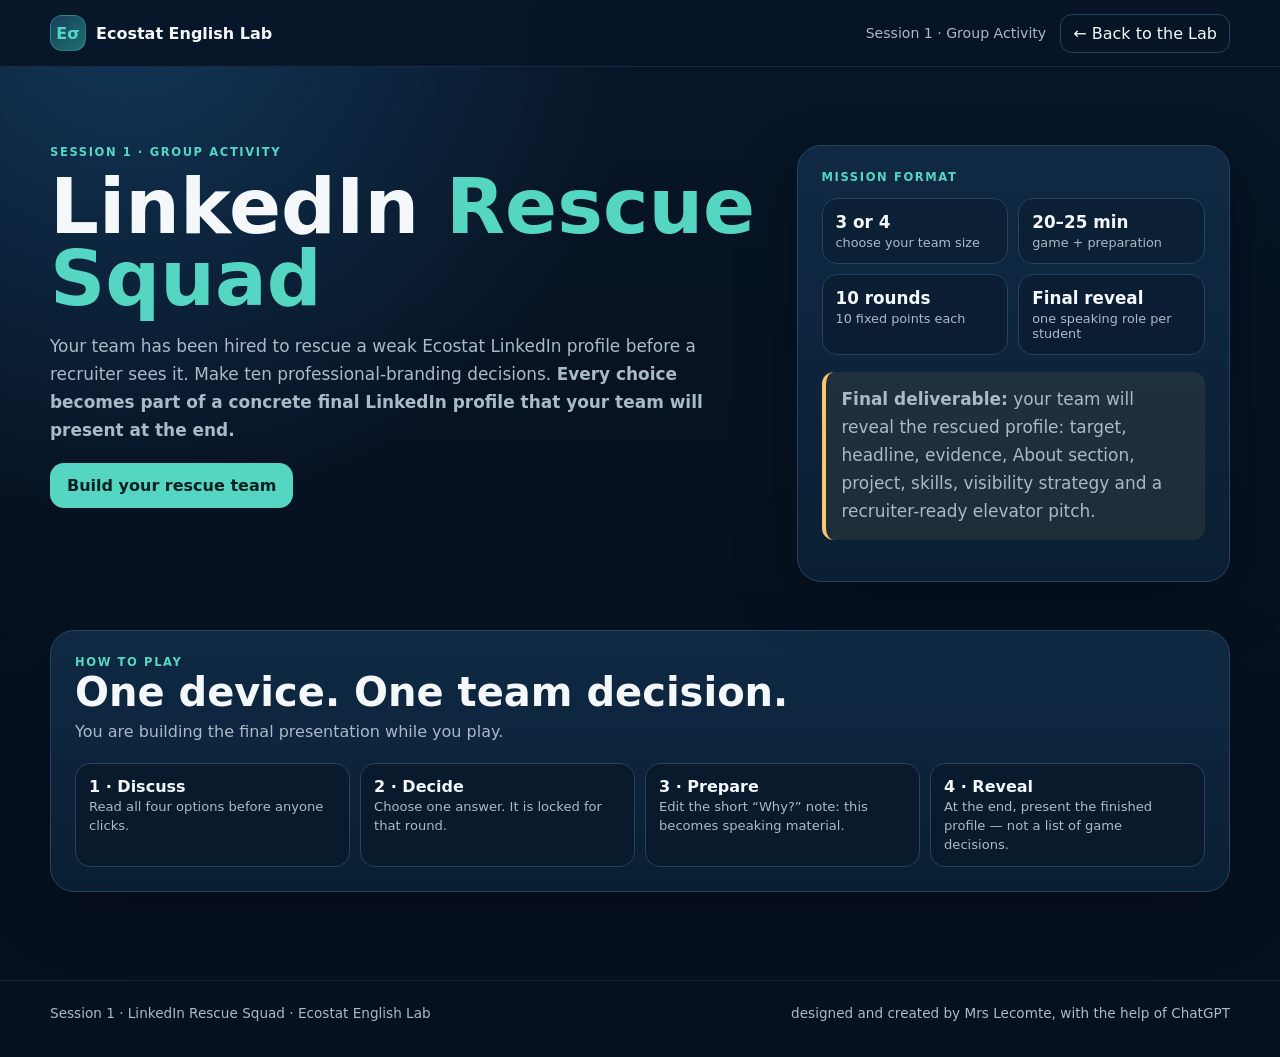
==== commit 61b6ce61: "Add files via upload" ====
--- a/session1-linkedin-rescue-squad.html
+++ b/session1-linkedin-rescue-squad.html
@@ -5,15 +5,15 @@
 <meta name="viewport" content="width=device-width,initial-scale=1,viewport-fit=cover">
 <title>Session 1 · LinkedIn Rescue Squad · Ecostat English Lab</title>
 <meta name="description" content="A collaborative Session 1 activity for Ecostat students: rescue a weak LinkedIn profile, build a concrete final profile while making decisions, and present the result in a two-minute speaking turn.">
-<meta name="application-name" content="LinkedIn Rescue Squad v6.4.0">
+<meta name="application-name" content="LinkedIn Rescue Squad v6.4.1">
 <meta name="theme-color" content="#08182f">
-<link rel="manifest" href="manifest.webmanifest?v=6.4.0">
+<link rel="manifest" href="manifest.webmanifest?v=6.4.1">
 <link rel="apple-touch-icon" href="icons/apple-touch-icon.png">
 <style>
 :root{--bg:#071526;--panel:#0d2138;--panel2:#102a46;--line:#24435d;--ink:#f4f8fb;--muted:#a9bac8;--teal:#55d6c2;--amber:#ffc66d;--red:#ff8b8f;--blue:#80bfff;--shadow:0 22px 60px rgba(0,0,0,.26);font-family:Inter,ui-sans-serif,system-ui,-apple-system,BlinkMacSystemFont,"Segoe UI",sans-serif;color-scheme:dark}
 *{box-sizing:border-box}html{scroll-behavior:smooth}body{margin:0;background:radial-gradient(circle at 10% 0%,#123658 0,transparent 32rem),linear-gradient(180deg,#071526,#06111f 72%);color:var(--ink);min-height:100vh}button,input,select,textarea{font:inherit}button{cursor:pointer}.wrap{width:min(1180px,calc(100% - 32px));margin:auto}.top{position:sticky;top:0;z-index:20;background:rgba(7,21,38,.92);backdrop-filter:blur(14px);border-bottom:1px solid rgba(128,191,255,.14)}.topin{min-height:66px;display:flex;align-items:center;gap:14px}.brand{display:flex;align-items:center;gap:10px;font-weight:850}.mark{width:36px;height:36px;border-radius:12px;display:grid;place-items:center;background:linear-gradient(135deg,#173f5f,#1f706e);border:1px solid rgba(85,214,194,.3);color:var(--teal)}.topmeta{margin-left:auto;color:var(--muted);font-size:.88rem}.back{color:var(--ink);text-decoration:none;border:1px solid var(--line);padding:9px 12px;border-radius:12px}.hero{padding:58px 0 30px;display:grid;grid-template-columns:1.25fr .75fr;gap:24px;align-items:stretch}.eyebrow{text-transform:uppercase;letter-spacing:.14em;font-size:.72rem;color:var(--teal);font-weight:850}.hero h1{font-size:clamp(2.4rem,6vw,5rem);line-height:.95;margin:.15em 0}.hero h1 span{color:var(--teal)}.hero p{font-size:1.06rem;color:var(--muted);line-height:1.65;max-width:65ch}.hero-card,.panel{background:linear-gradient(180deg,rgba(16,42,70,.96),rgba(10,31,52,.96));border:1px solid var(--line);border-radius:24px;box-shadow:var(--shadow)}.hero-card{padding:24px;display:flex;flex-direction:column;justify-content:center}.facts{display:grid;grid-template-columns:1fr 1fr;gap:10px;margin-top:14px}.fact{border:1px solid var(--line);border-radius:15px;padding:13px;background:rgba(4,15,28,.32)}.fact b{display:block;font-size:1.05rem}.fact span{display:block;color:var(--muted);font-size:.8rem;margin-top:3px}.screen{display:none;padding:20px 0 70px}.screen.active{display:block}.panel{padding:24px;margin:18px 0}.section-title{display:flex;justify-content:space-between;gap:18px;align-items:flex-end;margin-bottom:18px}.section-title h2{margin:0;font-size:clamp(1.7rem,4vw,2.5rem)}.section-title p{margin:.35rem 0 0;color:var(--muted);line-height:1.55}.setup-grid{display:grid;grid-template-columns:.8fr 1.2fr;gap:18px}.field label{display:block;font-weight:800;margin-bottom:7px}.field input,.field select{width:100%;border:1px solid var(--line);background:#071a2e;color:var(--ink);border-radius:12px;padding:12px}.names{display:grid;grid-template-columns:1fr 1fr;gap:10px}.candidate-grid{display:grid;grid-template-columns:1fr 1fr;gap:12px}.candidate{border:1px solid var(--line);border-radius:18px;padding:16px;background:#0a1c30;text-align:left;color:var(--ink);transition:.15s}.candidate:hover,.candidate:focus-visible{border-color:var(--teal);transform:translateY(-1px)}.candidate.selected,.candidate[aria-pressed="true"]{border-color:var(--teal);box-shadow:0 0 0 2px rgba(85,214,194,.15) inset;background:#0c2938}.candidate strong{font-size:1rem}.candidate small{display:block;color:var(--muted);line-height:1.45;margin-top:6px}.notice{border-left:4px solid var(--amber);background:rgba(255,198,109,.08);padding:14px 16px;border-radius:12px;color:#ffe5b2;line-height:1.55}.primary,.ghost,.choice{border-radius:14px;border:1px solid transparent;padding:12px 16px;font-weight:850}.primary{background:var(--teal);color:#05201f}.ghost{background:#0b1f34;color:var(--ink);border-color:var(--line)}.primary:focus-visible,.ghost:focus-visible,.back:focus-visible,.choice:focus-visible,.candidate:focus-visible{outline:3px solid var(--teal);outline-offset:3px}.primary:disabled,.ghost:disabled{opacity:.45;cursor:not-allowed}button:disabled{cursor:not-allowed}.actions{display:flex;gap:10px;flex-wrap:wrap;margin-top:18px}.scorebar{position:sticky;top:66px;z-index:15;background:rgba(6,17,31,.94);border-bottom:1px solid rgba(128,191,255,.12)}.scorein{padding:12px 0;display:grid;grid-template-columns:180px repeat(4,1fr);gap:10px;align-items:center}.scoretotal strong{font-size:1.5rem}.metric{min-width:0}.metric-head{display:flex;justify-content:space-between;font-size:.75rem;color:var(--muted);margin-bottom:5px}.track{height:8px;background:#142c41;border-radius:999px;overflow:hidden}.fill{height:100%;width:0;background:linear-gradient(90deg,var(--teal),var(--blue));transition:width .35s}.game-grid{display:grid;grid-template-columns:1.35fr .65fr;gap:18px;align-items:start}.roundcard{padding:26px}.roundtop{display:flex;align-items:center;gap:12px;justify-content:space-between}.roundnum{font-size:.78rem;color:var(--teal);font-weight:900;letter-spacing:.08em}.roundcard h2{font-size:clamp(1.7rem,4vw,2.6rem);margin:.35rem 0}.scenario{color:var(--muted);line-height:1.6;margin-bottom:16px}.choices{display:grid;gap:10px}.choice{width:100%;text-align:left;background:#091d31;color:var(--ink);border-color:var(--line);line-height:1.45;display:flex;gap:12px;align-items:flex-start;min-height:46px}.choice:hover,.choice:focus-visible{border-color:var(--blue)}.choice .letter{flex:0 0 30px;height:30px;border-radius:10px;background:#132f49;display:grid;place-items:center;color:var(--blue)}.choice.locked{cursor:default}.choice.picked{border-color:var(--teal);background:rgba(85,214,194,.09)}.choice.dim{opacity:.52}.feedback{display:none;margin-top:16px;border-radius:16px;padding:16px;border:1px solid var(--line);background:#081a2c}.feedback.show{display:block}.feedback-score{font-size:1.45rem;font-weight:950;color:var(--teal)}.feedback p{color:var(--muted);line-height:1.55}.deltas{display:flex;gap:8px;flex-wrap:wrap}.delta{font-size:.78rem;border:1px solid var(--line);padding:6px 9px;border-radius:999px}.sidecard{padding:20px;position:sticky;top:142px}.avatar{width:64px;height:64px;border-radius:18px;background:linear-gradient(135deg,#173f5f,#236f70);display:grid;place-items:center;font-size:1.5rem;font-weight:950}.sidecard h3{margin:.75rem 0 .25rem}.sidecard p{color:var(--muted);line-height:1.5;margin:.25rem 0}.tagrow{display:flex;gap:6px;flex-wrap:wrap;margin-top:12px}.tag{font-size:.75rem;border:1px solid var(--line);border-radius:999px;padding:5px 8px;color:#cce6f2}.result-hero{display:grid;grid-template-columns:.65fr 1.35fr;gap:18px}.bigscore{display:grid;place-items:center;text-align:center;min-height:260px}.bigscore strong{font-size:5rem;color:var(--teal);line-height:1}.verdict{font-size:1.2rem;font-weight:900;margin-top:10px}.verdict-desc{margin-top:8px;color:var(--muted);line-height:1.5}.breakdown{display:grid;gap:8px}.breakrow{display:grid;grid-template-columns:150px 1fr 52px;gap:10px;align-items:center;padding:10px 0;border-bottom:1px solid rgba(128,191,255,.1)}.breakrow span{color:var(--muted);font-size:.9rem}.prep-grid{display:grid;grid-template-columns:1fr 1fr;gap:14px}.role{padding:18px;border:1px solid var(--line);border-radius:18px;background:#091d31}.role h3{margin:.2rem 0}.role ul{padding-left:18px;color:var(--muted);line-height:1.55}.decision-list{margin-top:12px;padding-top:12px;border-top:1px solid rgba(128,191,255,.13)}.decision-list b{display:block;margin-bottom:7px}.decision-list p{font-size:.86rem;color:#d5e3eb;margin:6px 0}.timerbox{text-align:center;padding:24px}.timer{font-variant-numeric:tabular-nums;font-size:clamp(3.4rem,10vw,6rem);font-weight:950;letter-spacing:.04em;color:var(--teal)}.timer.warning{color:var(--amber)}.timer.done{color:var(--red)}.speaker-card{max-width:900px;margin:20px auto}.speaker-head{display:flex;justify-content:space-between;gap:12px;align-items:center}.speaker-task{font-size:1.1rem;line-height:1.6}.promptbox{background:#081a2c;border:1px solid var(--line);border-radius:16px;padding:16px;margin-top:14px}.promptbox ul{color:var(--muted);line-height:1.55}.complete{text-align:center;padding:50px 24px}.complete .tick{font-size:4rem}.rules{display:grid;grid-template-columns:repeat(4,1fr);gap:10px}.rule{padding:13px;border:1px solid var(--line);border-radius:15px;background:#081a2c}.rule b{display:block}.rule span{font-size:.82rem;color:var(--muted)}.sr-only{position:absolute;width:1px;height:1px;padding:0;margin:-1px;overflow:hidden;clip:rect(0,0,0,0);white-space:nowrap;border:0}.skip{position:fixed;left:12px;top:-80px;z-index:100;background:var(--teal);color:#05201f;padding:10px 14px;border-radius:10px;font-weight:900;text-decoration:none}.skip:focus{top:12px}footer{border-top:1px solid rgba(128,191,255,.12);padding:24px 0 36px;color:var(--muted);font-size:.85rem}.footerin{display:flex;justify-content:space-between;gap:12px;flex-wrap:wrap}
 .size-picker{display:grid;grid-template-columns:1fr 1fr;gap:10px}.size-option{border:1px solid var(--line);background:#081a2c;color:var(--ink);border-radius:16px;padding:14px;text-align:left;font-weight:900}.size-option span{display:block;color:var(--muted);font-size:.8rem;font-weight:600;margin-top:3px}.size-option[aria-pressed="true"]{border-color:var(--teal);background:rgba(85,214,194,.10);box-shadow:0 0 0 2px rgba(85,214,194,.12) inset}.size-option:focus-visible{outline:3px solid var(--teal);outline-offset:3px}.recap-capture{margin-top:14px;padding:14px;border:1px solid rgba(85,214,194,.35);border-radius:14px;background:rgba(85,214,194,.06)}.recap-capture label{display:block;font-weight:900;margin-bottom:6px}.recap-capture textarea{width:100%;resize:vertical;min-height:72px;border:1px solid var(--line);background:#06182a;color:var(--ink);border-radius:12px;padding:10px;line-height:1.45}.recap-capture textarea:focus{outline:3px solid rgba(85,214,194,.35);border-color:var(--teal)}.recap-help{font-size:.8rem!important;margin:6px 0 0!important}.recap-save{margin-top:7px;font-size:.78rem;font-weight:800;color:var(--teal)}.tradeoff-note{margin-top:9px;padding:9px 10px;border:1px solid rgba(128,191,255,.22);border-radius:10px;background:#071a2e;color:#d5e3eb;font-size:.78rem;line-height:1.45}.recap-card{margin-top:18px;padding-top:16px;border-top:1px solid rgba(128,191,255,.16)}.recap-card>p{font-size:.84rem}.recap-phases{display:grid;gap:8px;margin-top:10px}.recap-phase{border:1px solid var(--line);border-radius:12px;padding:9px;background:#071a2e}.recap-phase-head{display:flex;justify-content:space-between;gap:8px;font-size:.78rem}.recap-phase-head b{color:#eaf7f8}.recap-phase-head span{color:var(--teal);font-weight:850}.recap-latest{margin-top:5px!important;font-size:.77rem!important;color:#cbdce6!important}.recap-empty{color:var(--muted)!important}.recap-structure{display:grid;grid-template-columns:repeat(4,1fr);gap:8px;margin:12px 0}.recap-step{border:1px solid var(--line);border-radius:12px;padding:10px;background:#081a2c}.recap-step b{display:block;color:var(--teal);font-size:.78rem}.recap-step span{display:block;color:var(--muted);font-size:.78rem;line-height:1.4;margin-top:4px}.why{display:block;color:#bfeee6;font-size:.8rem;line-height:1.4;margin-top:3px}.recap-pack{display:grid;gap:8px}.recap-pack-row{border-bottom:1px solid rgba(128,191,255,.12);padding:10px 0}.recap-pack-row:last-child{border-bottom:0}.recap-pack-row b{display:block;margin-bottom:4px}.recap-pack-row span{display:block;color:var(--muted);font-size:.88rem;line-height:1.45}.role .recap-structure{grid-template-columns:1fr 1fr}.role .recap-step{padding:8px}.mini-label{display:block;text-transform:uppercase;letter-spacing:.08em;color:var(--teal);font-size:.67rem;font-weight:900;margin-top:12px}.team-step{margin:0 0 14px;padding:10px 12px;border:1px solid rgba(128,191,255,.2);border-radius:12px;background:rgba(128,191,255,.06);color:#d9e9f3;font-size:.86rem;line-height:1.5}.team-step strong{color:var(--teal)}
-/* v6.4 final presentation board */
+/* v6.4.1 final presentation board · presentation timing removed */
 .reveal{border:1px solid rgba(85,214,194,.42);background:linear-gradient(180deg,rgba(8,39,50,.96),rgba(8,26,44,.96))}.reveal-title{display:flex;justify-content:space-between;gap:12px;align-items:flex-start}.reveal-title h2{margin:.25rem 0 .35rem}.reveal-grid{display:grid;grid-template-columns:1fr 1fr;gap:10px;margin-top:16px}.reveal-item{border:1px solid var(--line);border-radius:14px;background:#071a2e;padding:13px}.reveal-item.wide{grid-column:1/-1}.reveal-item b{display:block;color:var(--teal);font-size:.74rem;text-transform:uppercase;letter-spacing:.07em;margin-bottom:5px}.reveal-item p{margin:0;color:#e8f1f6;line-height:1.5;white-space:pre-wrap}.pitch-card{margin-top:12px;border:1px solid rgba(255,198,109,.42);background:rgba(255,198,109,.06);border-radius:14px;padding:14px}.pitch-card b{display:block;color:var(--amber);margin-bottom:7px}.pitch-card p{margin:0;line-height:1.6}.present-this{margin-top:12px;border-left:4px solid var(--teal);background:rgba(85,214,194,.07);padding:12px 14px;border-radius:10px;line-height:1.55}.score-chip{display:inline-block;margin-left:6px;padding:2px 7px;border-radius:999px;border:1px solid var(--line);font-size:.72rem;color:var(--muted)}.score-chip.weak{border-color:rgba(255,139,143,.45);color:#ffc7c9}.weak-fix{margin-top:8px;padding:9px 10px;border:1px solid rgba(255,139,143,.28);background:rgba(255,139,143,.06);border-radius:10px;color:#ffd7d9;font-size:.8rem;line-height:1.45}.speaker-material{display:grid;gap:9px;margin-top:12px}.speaker-material .reveal-item{padding:11px}.pitch-box{margin-top:12px;padding:13px;border-radius:12px;border:1px solid rgba(255,198,109,.35);background:rgba(255,198,109,.05)}.pitch-box b{color:var(--amber)}
 @media(max-width:900px){.hero,.setup-grid,.game-grid,.result-hero{grid-template-columns:1fr}.scorein{grid-template-columns:1fr 1fr}.scoretotal{grid-column:1/-1}.sidecard{position:static}.prep-grid{grid-template-columns:1fr}.rules{grid-template-columns:1fr}.topmeta{display:none}}
 @media(prefers-reduced-motion:reduce){html{scroll-behavior:auto}.fill,.candidate{transition:none}}
@@ -27,19 +27,19 @@
 <main id="activityMain">
 <section id="intro" class="screen active"><div class="wrap">
   <div class="hero"><div><div class="eyebrow">Session 1 · Group Activity</div><h1>LinkedIn <span>Rescue Squad</span></h1><p>Your team has been hired to rescue a weak Ecostat LinkedIn profile before a recruiter sees it. Make ten professional-branding decisions. <strong>Every choice becomes part of a concrete final LinkedIn profile that your team will present at the end.</strong></p><div class="actions"><button type="button" class="primary" id="goSetup">Build your rescue team</button></div></div>
-  <aside class="hero-card"><div class="eyebrow">Mission format</div><div class="facts"><div class="fact"><b>3 or 4</b><span>choose your team size</span></div><div class="fact"><b>20–25 min</b><span>game + preparation</span></div><div class="fact"><b>10 rounds</b><span>10 fixed points each</span></div><div class="fact"><b>2 min max</b><span>presentation per student</span></div></div><p class="notice"><strong>Final deliverable:</strong> your team will reveal the rescued profile: target, headline, evidence, About section, project, skills, visibility strategy and a recruiter-ready elevator pitch.</p></aside></div>
+  <aside class="hero-card"><div class="eyebrow">Mission format</div><div class="facts"><div class="fact"><b>3 or 4</b><span>choose your team size</span></div><div class="fact"><b>20–25 min</b><span>game + preparation</span></div><div class="fact"><b>10 rounds</b><span>10 fixed points each</span></div><div class="fact"><b>Final reveal</b><span>one speaking role per student</span></div></div><p class="notice"><strong>Final deliverable:</strong> your team will reveal the rescued profile: target, headline, evidence, About section, project, skills, visibility strategy and a recruiter-ready elevator pitch.</p></aside></div>
   <div class="panel"><div class="section-title"><div><div class="eyebrow">How to play</div><h2>One device. One team decision.</h2><p>You are building the final presentation while you play.</p></div></div><div class="rules"><div class="rule"><b>1 · Discuss</b><span>Read all four options before anyone clicks.</span></div><div class="rule"><b>2 · Decide</b><span>Choose one answer. It is locked for that round.</span></div><div class="rule"><b>3 · Prepare</b><span>Edit the short “Why?” note: this becomes speaking material.</span></div><div class="rule"><b>4 · Reveal</b><span>At the end, present the finished profile — not a list of game decisions.</span></div></div></div>
 </div></section>
 <section id="setup" class="screen"><div class="wrap"><div class="section-title"><div><div class="eyebrow">Team setup</div><h2>Choose your Ecostat profile.</h2><p><strong>1.</strong> Choose 3 or 4 students and enter names. <strong>2.</strong> Choose one candidate. <strong>3.</strong> Start the rescue. The candidate choice is not scored.</p></div></div>
-<div class="setup-grid"><div class="panel"><div class="field"><label for="teamName">Team name</label><input id="teamName" maxlength="40" placeholder="e.g. Team Sigma" autocomplete="off"></div><div class="field" style="margin-top:14px"><div id="teamSizeLabel" style="font-weight:800;margin-bottom:7px">Choose your team size</div><div class="size-picker" role="group" aria-labelledby="teamSizeLabel"><button type="button" class="size-option" data-size="3" aria-pressed="true"><strong>3 students</strong><span>3 speaking roles at the end</span></button><button type="button" class="size-option" data-size="4" aria-pressed="false"><strong>4 students</strong><span>4 speaking roles at the end</span></button></div><input type="hidden" id="teamSize" value="3"><p class="recap-help">This choice controls how the finished profile is divided between the final speakers.</p></div><div id="nameFields" class="names" style="margin-top:14px"></div><p class="notice" style="margin-top:16px"><strong>Final task:</strong> every student presents a different part of the <strong>finished LinkedIn profile</strong> for up to <strong>2 minutes</strong>. You will have the exact profile elements on screen.</p></div>
+<div class="setup-grid"><div class="panel"><div class="field"><label for="teamName">Team name</label><input id="teamName" maxlength="40" placeholder="e.g. Team Sigma" autocomplete="off"></div><div class="field" style="margin-top:14px"><div id="teamSizeLabel" style="font-weight:800;margin-bottom:7px">Choose your team size</div><div class="size-picker" role="group" aria-labelledby="teamSizeLabel"><button type="button" class="size-option" data-size="3" aria-pressed="true"><strong>3 students</strong><span>3 speaking roles at the end</span></button><button type="button" class="size-option" data-size="4" aria-pressed="false"><strong>4 students</strong><span>4 speaking roles at the end</span></button></div><input type="hidden" id="teamSize" value="3"><p class="recap-help">This choice controls how the finished profile is divided between the final speakers.</p></div><div id="nameFields" class="names" style="margin-top:14px"></div><p class="notice" style="margin-top:16px"><strong>Final task:</strong> every student presents a different part of the <strong>finished LinkedIn profile</strong>. You will have the exact profile elements on screen.</p></div>
 <div class="panel"><div class="candidate-grid" id="candidateGrid"></div><div class="actions"><button type="button" class="primary" id="startGame" disabled>Start the rescue</button><button type="button" class="ghost" id="backIntro">Back</button></div></div></div></div></section>
 <div id="scoreBar" class="scorebar" hidden><div class="wrap scorein"><div class="scoretotal"><span class="eyebrow">Team score</span><strong><span id="scoreNow">0</span>/100</strong></div><div class="metric"><div class="metric-head"><span>Focus</span><b id="focusNum">0%</b></div><div class="track" role="progressbar" aria-label="Focus" aria-valuemin="0" aria-valuemax="100" aria-valuenow="0"><div id="focusFill" class="fill"></div></div></div><div class="metric"><div class="metric-head"><span>Credibility</span><b id="credNum">0%</b></div><div class="track" role="progressbar" aria-label="Credibility" aria-valuemin="0" aria-valuemax="100" aria-valuenow="0"><div id="credFill" class="fill"></div></div></div><div class="metric"><div class="metric-head"><span>Authenticity</span><b id="authNum">0%</b></div><div class="track" role="progressbar" aria-label="Authenticity" aria-valuemin="0" aria-valuemax="100" aria-valuenow="0"><div id="authFill" class="fill"></div></div></div><div class="metric"><div class="metric-head"><span>Visibility</span><b id="visNum">0%</b></div><div class="track" role="progressbar" aria-label="Visibility" aria-valuemin="0" aria-valuemax="100" aria-valuenow="0"><div id="visFill" class="fill"></div></div></div></div></div>
 <section id="game" class="screen"><div class="wrap game-grid"><div class="panel roundcard"><div class="roundtop"><div id="roundNum" class="roundnum"></div><div class="eyebrow">10 points available</div></div><h2 id="roundTitle"></h2><p id="roundScenario" class="scenario"></p><p class="team-step"><strong>Team step:</strong> read all four options → agree on one answer → click it → review the feedback → edit the presentation note → continue.</p><div id="choices" class="choices"></div><div id="feedback" class="feedback" aria-live="polite" aria-atomic="true"><div id="feedbackScore" class="feedback-score"></div><p id="feedbackText"></p><div id="deltas" class="deltas"></div><div class="recap-capture"><label for="recapReason">Presentation Builder · Why does this choice belong in your final profile?</label><textarea id="recapReason" maxlength="180" rows="2" placeholder="Write one short reason or improvement in your own words."></textarea><p class="recap-help">This sentence becomes speaking material. If your choice is weak, say what you would improve before showing the profile to a recruiter.</p><div id="recapSave" class="recap-save" role="status" aria-live="polite">Saved for final presentation.</div><div id="recapTradeoff" class="tradeoff-note" aria-live="polite"></div></div><div class="actions"><button type="button" id="nextRound" class="primary" disabled>Next decision</button></div></div></div><aside id="candidateSide" class="panel sidecard"></aside></div></section>
 <section id="results" class="screen"><div class="wrap"><div class="section-title"><div><div class="eyebrow">Rescue complete</div><h2 id="resultsTitle">Your profile rescue result.</h2><p id="resultMeta">Your score comes only from the ten locked decisions.</p></div></div><div class="result-hero"><div class="panel bigscore"><div><div class="eyebrow">Final score</div><strong id="finalScore">0</strong><div>/100</div><div id="verdict" class="verdict"></div><div id="verdictDesc" class="verdict-desc"></div></div></div><div class="panel"><div class="eyebrow">Decision audit</div><div id="breakdown" class="breakdown"></div></div></div>
 <div class="panel reveal"><div class="reveal-title"><div><div class="eyebrow">LinkedIn Rescue Reveal</div><h2>This is what your team will actually present.</h2><p class="scenario">Do not retell the game. Present this finished profile to the class as if you were showing it to a recruiter.</p></div></div><div id="finalProfileBoard"></div></div>
 <div class="panel"><div class="eyebrow">Presentation evidence</div><h2>Your reasons are already prepared.</h2><p class="scenario">The game has kept the “Why?” notes you wrote. Use them to justify the finished profile elements above — not as a separate round-by-round recap.</p><div id="recapAudit" class="recap-pack"></div><p class="scenario">You have six minutes to divide the profile between speakers and organise keywords. Every student gets concrete material on screen.</p><div class="actions"><button type="button" id="goPrep" class="primary">Open 6-minute preparation</button><button type="button" id="restart" class="ghost">Restart with another candidate</button></div></div></div></section>
-<section id="prep" class="screen"><div class="wrap"><div class="section-title"><div><div class="eyebrow">Team preparation · 6 minutes</div><h2>Prepare the LinkedIn Rescue Reveal.</h2><p>Your job is to present the <strong>finished profile</strong>, not to describe ten game rounds. Use the exact material below and your saved reasons. Maximum <strong>2 minutes per student</strong>.</p></div></div><div class="panel timerbox"><div id="prepTimer" class="timer" role="timer" aria-label="Preparation timer">06:00</div><div id="prepMessage" class="scenario" role="status" aria-live="polite" aria-atomic="true">Start when your team is ready.</div><div class="actions" style="justify-content:center"><button type="button" id="prepStart" class="primary">Start 6-minute preparation</button><button type="button" id="prepReset" class="ghost">Reset</button></div></div><div class="panel reveal"><div class="eyebrow">Your finished profile</div><div id="prepProfileBoard"></div></div><div id="roles" class="prep-grid"></div><div class="panel"><div class="notice"><strong>Presentation rule:</strong> show the profile as a coherent professional story. Each student has a specific section. If one of your choices scored below 7/10, say how you would improve that element before publishing it.</div><div class="actions"><button type="button" id="goPresent" class="primary">Start team presentation</button></div></div></div></section>
-<section id="present" class="screen"><div class="wrap"><div class="section-title"><div><div class="eyebrow">LinkedIn Rescue Reveal</div><h2>Present the finished profile.</h2><p>The screen gives each speaker the exact profile elements to present. Explain what the recruiter would see and why it works.</p></div></div><div class="panel speaker-card"><div class="speaker-head"><div><div id="speakerCount" class="eyebrow"></div><h2 id="speakerName"></h2></div><div id="speakerRole" class="tag"></div></div><div id="speakerTask" class="speaker-task"></div><div id="speakerPrompts" class="promptbox"></div><div class="timerbox"><div id="speakerTimer" class="timer" role="timer" aria-label="Speaker timer">02:00</div><div id="speakerMessage" class="scenario" role="status" aria-live="polite" aria-atomic="true">Maximum speaking time: 2 minutes. “Next speaker” unlocks for the final 30 seconds.</div><div class="actions" style="justify-content:center"><button type="button" id="speakerStart" class="primary">Start 2-minute timer</button><button type="button" id="speakerReset" class="ghost">Reset</button></div></div><div class="actions"><button type="button" id="nextSpeaker" class="primary" disabled>Next speaker</button></div></div></div></section>
+<section id="prep" class="screen"><div class="wrap"><div class="section-title"><div><div class="eyebrow">Team preparation · 6 minutes</div><h2>Prepare the LinkedIn Rescue Reveal.</h2><p>Your job is to present the <strong>finished profile</strong>, not to describe ten game rounds. Use the exact material below and your saved reasons.</p></div></div><div class="panel timerbox"><div id="prepTimer" class="timer" role="timer" aria-label="Preparation timer">06:00</div><div id="prepMessage" class="scenario" role="status" aria-live="polite" aria-atomic="true">Start when your team is ready.</div><div class="actions" style="justify-content:center"><button type="button" id="prepStart" class="primary">Start 6-minute preparation</button><button type="button" id="prepReset" class="ghost">Reset</button></div></div><div class="panel reveal"><div class="eyebrow">Your finished profile</div><div id="prepProfileBoard"></div></div><div id="roles" class="prep-grid"></div><div class="panel"><div class="notice"><strong>Presentation rule:</strong> show the profile as a coherent professional story. Each student has a specific section. If one of your choices scored below 7/10, say how you would improve that element before publishing it.</div><div class="actions"><button type="button" id="goPresent" class="primary">Start team presentation</button></div></div></div></section>
+<section id="present" class="screen"><div class="wrap"><div class="section-title"><div><div class="eyebrow">LinkedIn Rescue Reveal</div><h2>Present the finished profile.</h2><p>The screen gives each speaker the exact profile elements to present. Explain what the recruiter would see and why it works.</p></div></div><div class="panel speaker-card"><div class="speaker-head"><div><div id="speakerCount" class="eyebrow"></div><h2 id="speakerName"></h2></div><div id="speakerRole" class="tag"></div></div><div id="speakerTask" class="speaker-task"></div><div id="speakerPrompts" class="promptbox"></div><div class="notice"><strong>Speaker flow:</strong> present your assigned section using the profile elements and prompts on screen. When you are finished, hand over to the next speaker.</div><div class="actions"><button type="button" id="nextSpeaker" class="primary">Next speaker</button></div></div></div></section>
 <section id="done" class="screen"><div class="wrap"><div class="panel complete"><div class="tick">✓</div><div class="eyebrow">Session 1 · Group activity complete</div><h2 id="doneTitle">Challenge complete.</h2><p id="doneSummary" class="scenario">Your team has completed the LinkedIn Rescue Squad challenge.</p><p class="scenario">Final question: <strong>Which one element of your finished profile would make the biggest difference to a recruiter, and why?</strong></p><div class="actions" style="justify-content:center"><a class="back" href="index.html#group-activities">Back to Group Activities</a></div></div></div></section>
 </main>
 <footer><div class="wrap footerin"><div>Session 1 · LinkedIn Rescue Squad · Ecostat English Lab</div><div>designed and created by Mrs Lecomte, with the help of ChatGPT</div></div></footer>
@@ -49,7 +49,7 @@
 const $=s=>document.querySelector(s);const $$=s=>[...document.querySelectorAll(s)];
 const screens=['intro','setup','game','results','prep','present','done'];
 const maxMetrics={focus:30,cred:30,auth:20,vis:20};const metricNames={focus:'Focus',cred:'Credibility',auth:'Authenticity',vis:'Visibility'};
-const state={team:'',size:3,names:[],nameDrafts:['','','',''],candidate:null,round:0,score:0,metrics:{focus:0,cred:0,auth:0,vis:0},answers:[],speaker:0,prepInterval:null,speakerInterval:null};
+const state={team:'',size:3,names:[],nameDrafts:['','','',''],candidate:null,round:0,score:0,metrics:{focus:0,cred:0,auth:0,vis:0},answers:[],speaker:0,prepInterval:null};
 const candidates={
 EQUADE:{id:'EQUADE',initials:'AB',name:'Amira Benali',programme:'EQUADE · Applied econometrics',specialism:'causal inference and policy evaluation',target:'Junior Policy Evaluation Analyst',altTarget:'Economic Data Analyst',project:'a university project evaluating whether a training programme improved employment outcomes',toolset:'R · Stata · causal inference',evidence:'used R to compare employment outcomes before and after a training programme and test whether the policy made a measurable difference',plain:'I use data to estimate whether a policy or programme actually changes outcomes.',jargon:'I implement difference-in-differences estimators with fixed effects to identify average treatment effects.',skills:'R · Stata · econometrics · causal inference · data visualisation',adjProject:'an inflation forecasting project using macroeconomic indicators'},
 DSI:{id:'DSI',initials:'NM',name:'Noah Martin',programme:'DSI · Data & information systems',specialism:'fraud analytics and machine learning',target:'Junior Fraud Analytics / Cyber Data Analyst',altTarget:'Junior Data Scientist',project:'a Python project detecting unusual network behaviour and possible intrusions',toolset:'Python · SQL · classification',evidence:'built and tested a Python classification model to flag unusual network patterns, then compared false-positive rates',plain:'I use data models to identify unusual behaviour that may signal fraud or a security problem.',jargon:'I optimise supervised classifiers for anomaly detection using precision-recall trade-offs and threshold calibration.',skills:'Python · SQL · machine learning · classification · data visualisation',adjProject:'a customer-churn prediction project using Python'},
@@ -69,17 +69,17 @@
 {title:'Explain the technical work in plain English',scenario:'A recruiter is interested but is not a specialist. Which explanation should the candidate use?',options:{A:c.jargon,B:`I worked on a quantitative model related to ${c.specialism}, using data and statistical methods to study the problem.`,C:c.plain,D:'I built a model that proves what will happen and removes uncertainty from decisions.'},feedback:{A:'Accurate, but too technical for a first professional conversation.',B:'Clear and safe, although still fairly vague.',C:'Best balance: concrete meaning, plain English and no unnecessary jargon.',D:'This overclaims what statistical models can do and damages credibility.'}},
 {title:'Prioritise the skills section',scenario:'LinkedIn allows a long list, but the strongest skills should be immediately visible. Which strategy works best?',options:{A:`List 25 skills including ${c.skills}, Microsoft Word, PowerPoint, teamwork, leadership, creativity and everything studied at university.`,B:'Keep only communication, motivation, teamwork and adaptability.',C:`Lead with ${c.skills}, then add every other software package used once.`,D:`Prioritise ${c.skills}; keep a small number of complementary skills that support the ${c.target} target.`},feedback:{A:'A huge catalogue hides the strongest signal.',B:'Transferable skills matter, but the profile needs visible technical evidence.',C:'The strongest skills are visible, but the list becomes diluted again.',D:'Focused and credible: the skills section supports the same professional story as the rest of the profile.'}},
 {title:'Choose a sustainable visibility strategy',scenario:'The profile is now stronger, but a professional brand only works if the right people can actually see it. Which LinkedIn routine is most convincing?',options:{A:'Post every day about any trending topic, even when it is unrelated to the target role.',B:`Choose a realistic cadence: regularly comment on relevant ${c.specialism} posts, connect selectively with people in the field, and occasionally share a concrete project insight or learning point.`,C:'Stay completely inactive until the week an internship application opens.',D:'Follow relevant people and occasionally like or comment on posts, but avoid sharing any of your own work or perspective.'},feedback:{A:'High activity is not the same as a focused professional presence.',B:'Best choice: consistent, relevant and sustainable visibility supports the same professional story as the profile.',C:'A profile that only appears when it needs a job is much less effective as a networking surface.',D:'This is sustainable, but too passive to make the candidate’s expertise and point of view memorable.'}},
-{title:'Build the 45-second pitch',scenario:'The recruiter now asks: “Tell me about yourself.” Which structure gives the strongest short answer?',options:{A:'Start with school history, then list studies chronologically, then explain every module.',B:`List ${c.toolset}, statistical methods and technical vocabulary as quickly as possible.`,C:`Who I am → ${c.specialism} → one concrete project/evidence → what I am looking for (${c.target}) → one clear question or next step.`,D:`Who I am → ${c.specialism} → current project → career goal, but stop without a question or call to action.`},feedback:{A:'A timeline uses precious time without showing the strongest professional message.',B:'A technical dump is difficult to follow and sounds less human.',C:'This is concise, intentional and easy for the recruiter to follow. It also creates a next step.',D:'Clear and credible, but the pitch loses impact because it does not invite the conversation to continue.'}}
+{title:'Build the elevator pitch',scenario:'The recruiter now asks: “Tell me about yourself.” Which structure gives the strongest short answer?',options:{A:'Start with school history, then list studies chronologically, then explain every module.',B:`List ${c.toolset}, statistical methods and technical vocabulary as quickly as possible.`,C:`Who I am → ${c.specialism} → one concrete project/evidence → what I am looking for (${c.target}) → one clear question or next step.`,D:`Who I am → ${c.specialism} → current project → career goal, but stop without a question or call to action.`},feedback:{A:'A timeline uses precious time without showing the strongest professional message.',B:'A technical dump is difficult to follow and sounds less human.',C:'This is concise, intentional and easy for the recruiter to follow. It also creates a next step.',D:'Clear and credible, but the pitch loses impact because it does not invite the conversation to continue.'}}
 ];}
 function titleCase(s){return s.replace(/\b\w/g,m=>m.toUpperCase());}function shortTools(s){return s.split(' · ').slice(0,3).join(' · ');}function suggestedReason(text){const clean=String(text||'').replace(/\s+/g,' ').trim();const m=clean.match(/^.*?[.!?](?:\s|$)/);const first=(m?m[0]:clean).trim();return first.length<=170?first:first.slice(0,167)+'…';}
 function tradeoffFor(letter,r,scores){const rejected=Object.keys(r.options).filter(k=>k!==letter).map(k=>({letter:k,text:r.options[k],score:scores[k]})).sort((a,b)=>b.score-a.score||a.letter.localeCompare(b.letter));const alt=rejected[0];if(!alt)return null;return{letter:alt.letter,text:alt.text,score:alt.score,label:alt.score>scores[letter]?'Stronger alternative to discuss':'Weaker alternative you rejected'};}
 const recapPhases=[{label:'Positioning',rounds:[1,2,3]},{label:'Evidence & profile',rounds:[4,5,6]},{label:'Clarity & skills',rounds:[7,8]},{label:'Visibility & pitch',rounds:[9,10]}];
 function decisionSummary(a){return a?`D${a.round} · ${a.title}`:'';}function recapPhaseHtml(){return recapPhases.map(p=>{const done=p.rounds.map(r=>state.answers[r-1]).filter(Boolean);const rows=done.length?done.map(a=>`<p class="recap-latest">${escapeHtml(decisionSummary(a))}<span class="why">Presentation note: ${escapeHtml(a.reason||'Add a short reason.')}</span></p>`).join(''):'<p class="recap-latest recap-empty">No decision saved yet.</p>';return `<div class="recap-phase"><div class="recap-phase-head"><b>${p.label}</b><span>${done.length}/${p.rounds.length}</span></div>${rows}</div>`;}).join('');}
-function show(id){if(!screens.includes(id))return;if(id!=='prep'&&state.prepInterval){clearInterval(state.prepInterval);state.prepInterval=null;}if(id!=='present'&&state.speakerInterval){clearInterval(state.speakerInterval);state.speakerInterval=null;}screens.forEach(s=>$('#'+s).classList.toggle('active',s===id));const reduce=window.matchMedia&&window.matchMedia('(prefers-reduced-motion: reduce)').matches;window.scrollTo({top:0,behavior:reduce?'auto':'smooth'});$('#scoreBar').hidden=id!=='game';}
+function show(id){if(!screens.includes(id))return;if(id!=='prep'&&state.prepInterval){clearInterval(state.prepInterval);state.prepInterval=null;}screens.forEach(s=>$('#'+s).classList.toggle('active',s===id));const reduce=window.matchMedia&&window.matchMedia('(prefers-reduced-motion: reduce)').matches;window.scrollTo({top:0,behavior:reduce?'auto':'smooth'});$('#scoreBar').hidden=id!=='game';}
 function focusTarget(selector){const el=$(selector);if(!el)return;el.setAttribute('tabindex','-1');requestAnimationFrame(()=>{try{el.focus({preventScroll:true});}catch(_){el.focus();}});}
 function renderNames(){const current=$$('#nameFields input');current.forEach((x,i)=>state.nameDrafts[i]=x.value);const n=Number($('#teamSize').value);$('#nameFields').innerHTML=Array.from({length:n},(_,i)=>`<div class="field"><label for="name${i}">Student ${i+1}</label><input id="name${i}" maxlength="30" autocomplete="off" placeholder="Name (optional)" value="${escapeHtml(state.nameDrafts[i]||'')}"></div>`).join('');$$('#nameFields input').forEach((x,i)=>x.addEventListener('input',()=>{state.nameDrafts[i]=x.value;}));}
 function renderCandidates(){const box=$('#candidateGrid');box.innerHTML=Object.values(candidates).map(c=>`<button type="button" class="candidate" data-candidate="${c.id}" aria-pressed="false"><strong>${c.id} · ${c.name}</strong><small>${c.programme}<br>${titleCase(c.specialism)}<br>Current project: ${c.project}</small></button>`).join('');$$('.candidate').forEach(b=>b.addEventListener('click',()=>{$$('.candidate').forEach(x=>{x.classList.remove('selected');x.setAttribute('aria-pressed','false');});b.classList.add('selected');b.setAttribute('aria-pressed','true');state.candidate=b.dataset.candidate;$('#startGame').disabled=false;}));}
-function resetState(){state.round=0;state.score=0;state.metrics={focus:0,cred:0,auth:0,vis:0};state.answers=[];state.speaker=0;clearInterval(state.prepInterval);clearInterval(state.speakerInterval);state.prepInterval=null;state.speakerInterval=null;updateScore();}
+function resetState(){state.round=0;state.score=0;state.metrics={focus:0,cred:0,auth:0,vis:0};state.answers=[];state.speaker=0;clearInterval(state.prepInterval);state.prepInterval=null;updateScore();}
 function updateScore(){$('#scoreNow').textContent=state.score;[['focus','focusFill','focusNum'],['cred','credFill','credNum'],['auth','authFill','authNum'],['vis','visFill','visNum']].forEach(([k,fill,num])=>{const pct=Math.max(0,Math.min(100,Math.round(state.metrics[k]/maxMetrics[k]*100)));$('#'+fill).style.width=pct+'%';$('#'+num).textContent=pct+'%';$('#'+fill).parentElement.setAttribute('aria-valuenow',String(pct));});}
 function candidateSide(){const c=candidates[state.candidate];$('#candidateSide').innerHTML=`<div class="avatar">${c.initials}</div><h3>${c.name}</h3><p><strong>${c.programme}</strong></p><p>${titleCase(c.specialism)}</p><div class="tagrow">${c.toolset.split(' · ').map(x=>`<span class="tag">${x}</span>`).join('')}</div><p style="margin-top:14px"><strong>Current evidence</strong><br>${c.project}</p><div class="recap-card"><div class="eyebrow">Presentation builder</div><p>Each choice is becoming one visible element of your final LinkedIn Rescue Reveal.</p><div class="recap-phases">${recapPhaseHtml()}</div></div>`;}
 function renderRound(){const c=candidates[state.candidate];const r=roundData(c)[state.round];const scores=scoreOrder[state.round];$('#roundNum').textContent=`DECISION ${state.round+1} OF 10`;$('#roundTitle').textContent=r.title;$('#roundScenario').textContent=r.scenario;$('#feedback').classList.remove('show');$('#recapReason').value='';$('#recapTradeoff').textContent='';$('#nextRound').textContent=state.round===9?'See finished profile':'Next decision';$('#nextRound').disabled=true;const choices=$('#choices');choices.dataset.locked='0';choices.innerHTML=Object.entries(r.options).map(([letter,text])=>`<button type="button" class="choice" data-letter="${letter}"><span class="letter">${letter}</span><span>${text}</span></button>`).join('');$$('#choices .choice').forEach(btn=>btn.addEventListener('click',()=>choose(btn,r,scores)));candidateSide();}
@@ -89,31 +89,31 @@
 function bestOption(roundIndex){const c=candidates[state.candidate],r=roundData(c)[roundIndex],scores=scoreOrder[roundIndex];const best=Object.entries(scores).sort((a,b)=>b[1]-a[1]||a[0].localeCompare(b[0]))[0][0];return{letter:best,text:r.options[best],score:scores[best]};}
 function answer(i){return state.answers[i-1]||{text:'Not selected',score:0,reason:''};}
 function pitchText(){const c=candidates[state.candidate],target=answer(1).text,project=answer(6).text,plain=answer(7).text,evidence=answer(4).text;return `Hi, I’m ${c.name}, an MSc Econometrics & Statistics student specialising in ${c.specialism}. I’m currently focusing on ${project}. ${plain} One piece of evidence I would highlight is: ${evidence} I’m now looking for opportunities connected with ${target}. I’d be interested to hear what you value most in junior candidates in this area.`;}
-const profileLabels=['Career target','Headline','Top-of-profile message','Evidence sentence','About section','Featured project','Plain-English project explanation','Skills strategy','Visibility plan','45-second pitch structure'];
+const profileLabels=['Career target','Headline','Top-of-profile message','Evidence sentence','About section','Featured project','Plain-English project explanation','Skills strategy','Visibility plan','Elevator pitch structure'];
 function itemHtml(i,wide=false){const a=answer(i),best=bestOption(i-1),weak=a.score<7;return `<div class="reveal-item${wide?' wide':''}"><b>${profileLabels[i-1]} <span class="score-chip${weak?' weak':''}">${a.score}/10</span></b><p>${escapeHtml(a.text)}</p>${weak?`<div class="weak-fix"><strong>Before publishing:</strong> improve this element. Strongest available option: ${escapeHtml(best.letter+' · '+best.text)}</div>`:''}</div>`;}
-function profileBoardHtml(){return `<div class="reveal-grid">${itemHtml(1)}${itemHtml(2)}${itemHtml(3,true)}${itemHtml(4,true)}${itemHtml(5,true)}${itemHtml(6)}${itemHtml(7)}${itemHtml(8,true)}${itemHtml(9,true)}</div><div class="pitch-card"><b>Recruiter-ready 45-second pitch draft</b><p>${escapeHtml(pitchText())}</p></div>`;}
+function profileBoardHtml(){return `<div class="reveal-grid">${itemHtml(1)}${itemHtml(2)}${itemHtml(3,true)}${itemHtml(4,true)}${itemHtml(5,true)}${itemHtml(6)}${itemHtml(7)}${itemHtml(8,true)}${itemHtml(9,true)}</div><div class="pitch-card"><b>Recruiter-ready elevator pitch draft</b><p>${escapeHtml(pitchText())}</p></div>`;}
 function renderResults(){const [v,desc]=verdict(state.score),c=candidates[state.candidate];$('#finalScore').textContent=state.score;$('#verdict').textContent=v;$('#verdictDesc').textContent=desc;$('#resultsTitle').textContent=state.score>=75?'Profile rescued — ready to reveal.':state.score>=60?'Profile improved — now present the strongest version.':'Profile still needs rescue — explain what you would fix before publishing.';$('#resultMeta').textContent=`${state.team} · ${c.id} · ${c.name} · ${answer(1).text}`;$('#breakdown').innerHTML=state.answers.map(a=>`<div class="breakrow"><b>${a.round}. ${a.title}</b><span>${a.letter} · ${escapeHtml(a.text)}</span><strong>${a.score}/10</strong></div>`).join('');$('#finalProfileBoard').innerHTML=profileBoardHtml();$('#recapAudit').innerHTML=recapPhases.map(p=>{const rows=p.rounds.map(r=>state.answers[r-1]).filter(Boolean);return `<div class="recap-pack-row"><b>${p.label}</b>${rows.map(a=>`<span>${profileLabels[a.round-1]}: ${escapeHtml(a.text)}<span class="why">Why: ${escapeHtml(a.reason||'Agree on a reason during preparation.')}</span></span>`).join('')}</div>`;}).join('');$('#doneTitle').textContent=state.score>=75?'Profile rescued and presented.':state.score>=60?'Profile improved and presented.':'Rescue attempt presented.';$('#doneSummary').textContent=`${state.team} finished with ${state.score}/100 for ${c.name}. Everyone presented a concrete section of the finished LinkedIn profile.`;}
 function point(i){const a=answer(i);return{label:profileLabels[i-1],text:a.text,score:a.score,reason:a.reason,best:bestOption(i-1)};}
 function rolesForSize(){const c=candidates[state.candidate],n=state.names;const mk=(name,role,task,ids,prompts,pitch=false)=>({name,role,task,items:ids.map(point),prompts,pitch});if(state.size===4)return[
 mk(n[0],'Top of profile','Reveal the candidate’s professional direction and the first information a recruiter sees.',[1,2,3],['State the final career target.','Read or paraphrase the final headline.','Explain what the recruiter understands in the first seven seconds.']),
 mk(n[1],'Evidence & project','Show the proof behind the profile: one evidence sentence, the featured project and the plain-English explanation.',[4,6,7],['What proves the candidate can do the work?','Why does this project deserve space?','Explain the project so a non-specialist understands it.']),
 mk(n[2],'About & skills','Present the About section and skills strategy as a coherent professional identity.',[5,8],['What does the About section tell us about the candidate?','Which skills are prioritised and why?','If one element is weak, say how you would improve it.']),
-mk(n[3],'Visibility & recruiter pitch',`Present the visibility plan, then act as ${c.name} and deliver the 45-second elevator pitch.`,[9],['Explain how the candidate will stay visible to the right audience.','Then deliver the elevator pitch as the candidate.','Finish with the next step or question.'],true)
+mk(n[3],'Visibility & recruiter pitch',`Present the visibility plan, then act as ${c.name} and deliver the elevator pitch.`,[9],['Explain how the candidate will stay visible to the right audience.','Then deliver the elevator pitch as the candidate.','Finish with the next step or question.'],true)
 ];return[
 mk(n[0],'Positioning & first impression','Reveal the target, headline and top-of-profile message — the first things a recruiter sees.',[1,2,3],['What is the candidate targeting?','What is the final headline?','What should the recruiter remember after seven seconds?']),
 mk(n[1],'Proof, About & skills','Show why the profile is credible: evidence, About section, featured project and skills.',[4,5,6,8],['Which evidence is strongest?','How does the About section create a professional story?','Why this project and these skills?']),
-mk(n[2],'Communication, visibility & pitch',`Explain the technical work in plain English, present the visibility plan, then act as ${c.name} and deliver the 45-second pitch.`,[7,9],['Explain the project to a non-specialist.','Explain the networking/visibility routine.','Deliver the elevator pitch and end with a clear next step.'],true)
+mk(n[2],'Communication, visibility & pitch',`Explain the technical work in plain English, present the visibility plan, then act as ${c.name} and deliver the elevator pitch.`,[7,9],['Explain the project to a non-specialist.','Explain the networking/visibility routine.','Deliver the elevator pitch and end with a clear next step.'],true)
 ];}
-function materialHtml(r){const cards=r.items.map(x=>`<div class="reveal-item"><b>${escapeHtml(x.label)} <span class="score-chip${x.score<7?' weak':''}">${x.score}/10</span></b><p>${escapeHtml(x.text)}</p><span class="why">Why: ${escapeHtml(x.reason||'Agree on a reason.')}</span>${x.score<7?`<div class="weak-fix"><strong>Improve before publishing:</strong> ${escapeHtml(x.best.text)}</div>`:''}</div>`).join('');return `<div class="speaker-material">${cards}</div>${r.pitch?`<div class="pitch-box"><b>Your 45-second elevator pitch</b><p>${escapeHtml(pitchText())}</p></div>`:''}`;}
-function renderRoles(){const roles=rolesForSize();$('#prepProfileBoard').innerHTML=profileBoardHtml();$('#roles').innerHTML=roles.map((r,i)=>`<article class="role"><div class="eyebrow">Student ${i+1} · max 2 minutes</div><h3>${escapeHtml(r.name)} · ${r.role}</h3><p>${r.task}</p><div class="present-this"><strong>What you are presenting:</strong> ${r.items.map(x=>escapeHtml(x.label)).join(' · ')}${r.pitch?' · 45-second elevator pitch':''}</div><div class="recap-structure"><div class="recap-step"><b>0:00–0:20</b><span>Introduce your section.</span></div><div class="recap-step"><b>0:20–1:15</b><span>Show the concrete profile elements.</span></div><div class="recap-step"><b>1:15–1:40</b><span>Explain why they work or improve a weak one.</span></div><div class="recap-step"><b>1:40–2:00</b><span>Conclude / hand over.</span></div></div>${materialHtml(r)}<span class="mini-label">Useful prompts</span><ul>${r.prompts.map(x=>`<li>${x}</li>`).join('')}</ul></article>`).join('');}
-function startCountdown(which,total,display,msg,startBtn){clearInterval(state[which]);const el=$(display),endAt=Date.now()+total*1000;let warned=false;if(which==='speakerInterval'){$('#nextSpeaker').disabled=true;$('#speakerReset').disabled=false;}if(which==='prepInterval'){$('#prepReset').disabled=false;}const render=()=>{const left=Math.max(0,Math.ceil((endAt-Date.now())/1000));const m=Math.floor(left/60),s=left%60;el.textContent=`${String(m).padStart(2,'0')}:${String(s).padStart(2,'0')}`;el.classList.toggle('warning',left<=30&&left>0);el.classList.toggle('done',left===0);if(which==='speakerInterval'&&left<=30&&left>0&&!warned){warned=true;$('#nextSpeaker').disabled=false;$(msg).textContent='30 seconds left. Finish your section and hand over.';}if(left<=0){clearInterval(state[which]);state[which]=null;$(startBtn).disabled=true;if(which==='speakerInterval'){$('#speakerReset').disabled=false;$('#nextSpeaker').disabled=false;}if(which==='prepInterval'){$('#prepReset').disabled=false;}$(msg).textContent=which==='prepInterval'?'Preparation time is over. Start the LinkedIn Rescue Reveal.':'Time. Finish your sentence and pass to the next speaker.';}};$(msg).textContent=which==='prepInterval'?'Preparation timer running. Divide the finished profile and prepare keywords.':'Maximum speaking time: 2 minutes. Present the concrete profile elements on screen.';$(startBtn).disabled=true;render();state[which]=setInterval(render,250);}
-function resetTimer(which,total,display,msg,startBtn,text){clearInterval(state[which]);state[which]=null;const m=Math.floor(total/60),s=total%60;$(display).textContent=`${String(m).padStart(2,'0')}:${String(s).padStart(2,'0')}`;$(display).classList.remove('warning','done');$(msg).textContent=text;$(startBtn).disabled=false;if(which==='speakerInterval'){$('#nextSpeaker').disabled=true;$('#speakerReset').disabled=false;}if(which==='prepInterval'){$('#prepReset').disabled=false;}}
-function renderSpeaker(){const roles=rolesForSize(),r=roles[state.speaker];$('#speakerCount').textContent=`SPEAKER ${state.speaker+1} OF ${roles.length}`;$('#speakerName').textContent=r.name;$('#speakerRole').textContent=r.role;$('#speakerTask').textContent=r.task;$('#speakerPrompts').innerHTML=`<strong>Your job: present these finished profile elements</strong><div class="present-this">Do not say “In round 1 we chose…” Say what the final profile contains and why a recruiter should care.</div>${materialHtml(r)}<span class="mini-label">Speaking prompts</span><ul>${r.prompts.map(x=>`<li>${x}</li>`).join('')}</ul>`;$('#nextSpeaker').textContent=state.speaker===roles.length-1?'Finish team challenge':'Next speaker';resetTimer('speakerInterval',120,'#speakerTimer','#speakerMessage','#speakerStart','Maximum speaking time: 2 minutes. “Next speaker” unlocks for the final 30 seconds.');}
+function materialHtml(r){const cards=r.items.map(x=>`<div class="reveal-item"><b>${escapeHtml(x.label)} <span class="score-chip${x.score<7?' weak':''}">${x.score}/10</span></b><p>${escapeHtml(x.text)}</p><span class="why">Why: ${escapeHtml(x.reason||'Agree on a reason.')}</span>${x.score<7?`<div class="weak-fix"><strong>Improve before publishing:</strong> ${escapeHtml(x.best.text)}</div>`:''}</div>`).join('');return `<div class="speaker-material">${cards}</div>${r.pitch?`<div class="pitch-box"><b>Your elevator pitch</b><p>${escapeHtml(pitchText())}</p></div>`:''}`;}
+function renderRoles(){const roles=rolesForSize();$('#prepProfileBoard').innerHTML=profileBoardHtml();$('#roles').innerHTML=roles.map((r,i)=>`<article class="role"><div class="eyebrow">Student ${i+1} · speaking role</div><h3>${escapeHtml(r.name)} · ${r.role}</h3><p>${r.task}</p><div class="present-this"><strong>What you are presenting:</strong> ${r.items.map(x=>escapeHtml(x.label)).join(' · ')}${r.pitch?' · elevator pitch':''}</div><div class="recap-structure"><div class="recap-step"><b>Open</b><span>Introduce your section.</span></div><div class="recap-step"><b>Show</b><span>Present the concrete profile elements.</span></div><div class="recap-step"><b>Justify</b><span>Explain why they work or improve a weak one.</span></div><div class="recap-step"><b>Hand over</b><span>Conclude clearly and pass to the next speaker.</span></div></div>${materialHtml(r)}<span class="mini-label">Useful prompts</span><ul>${r.prompts.map(x=>`<li>${x}</li>`).join('')}</ul></article>`).join('');}
+function startCountdown(which,total,display,msg,startBtn){clearInterval(state[which]);const el=$(display),endAt=Date.now()+total*1000;if(which==='prepInterval'){$('#prepReset').disabled=false;}const render=()=>{const left=Math.max(0,Math.ceil((endAt-Date.now())/1000));const m=Math.floor(left/60),s=left%60;el.textContent=`${String(m).padStart(2,'0')}:${String(s).padStart(2,'0')}`;el.classList.toggle('warning',left<=30&&left>0);el.classList.toggle('done',left===0);if(left<=0){clearInterval(state[which]);state[which]=null;$(startBtn).disabled=true;if(which==='prepInterval'){$('#prepReset').disabled=false;}$(msg).textContent='Preparation time is over. Start the LinkedIn Rescue Reveal.';}};$(msg).textContent='Preparation timer running. Divide the finished profile and prepare keywords.';$(startBtn).disabled=true;render();state[which]=setInterval(render,250);}
+function resetTimer(which,total,display,msg,startBtn,text){clearInterval(state[which]);state[which]=null;const m=Math.floor(total/60),s=total%60;$(display).textContent=`${String(m).padStart(2,'0')}:${String(s).padStart(2,'0')}`;$(display).classList.remove('warning','done');$(msg).textContent=text;$(startBtn).disabled=false;if(which==='prepInterval'){$('#prepReset').disabled=false;}}
+function renderSpeaker(){const roles=rolesForSize(),r=roles[state.speaker];$('#speakerCount').textContent=`SPEAKER ${state.speaker+1} OF ${roles.length}`;$('#speakerName').textContent=r.name;$('#speakerRole').textContent=r.role;$('#speakerTask').textContent=r.task;$('#speakerPrompts').innerHTML=`<strong>Your job: present these finished profile elements</strong><div class="present-this">Do not say “In round 1 we chose…” Say what the final profile contains and why a recruiter should care.</div>${materialHtml(r)}<span class="mini-label">Speaking prompts</span><ul>${r.prompts.map(x=>`<li>${x}</li>`).join('')}</ul>`;$('#nextSpeaker').textContent=state.speaker===roles.length-1?'Finish team challenge':'Next speaker';$('#nextSpeaker').disabled=false;}
 function escapeHtml(s){return String(s).replace(/[&<>'"]/g,ch=>({'&':'&amp;','<':'&lt;','>':'&gt;',"'":'&#39;','"':'&quot;'}[ch]));}
 $('#goSetup').addEventListener('click',()=>{show('setup');focusTarget('#teamName');});$('#backIntro').addEventListener('click',()=>show('intro'));$$('.size-option').forEach(btn=>btn.addEventListener('click',()=>{$$('.size-option').forEach(x=>x.setAttribute('aria-pressed','false'));btn.setAttribute('aria-pressed','true');$('#teamSize').value=btn.dataset.size;state.size=Number(btn.dataset.size)===4?4:3;renderNames();}));
 $('#startGame').addEventListener('click',()=>{if(!state.candidate||!candidates[state.candidate])return;state.team=$('#teamName').value.trim()||'Ecostat Rescue Team';state.size=Number($('#teamSize').value)===4?4:3;state.names=Array.from({length:state.size},(_,i)=>{const input=$('#name'+i);const value=input?input.value.trim():'';state.nameDrafts[i]=input?input.value:'';return value||`Student ${i+1}`;});resetState();renderRound();show('game');focusTarget('#roundTitle');});
-$('#nextRound').addEventListener('click',nextRound);$('#goPrep').addEventListener('click',()=>{renderRoles();resetTimer('prepInterval',360,'#prepTimer','#prepMessage','#prepStart','Start when your team is ready.');show('prep');focusTarget('#prepTimer');});$('#restart').addEventListener('click',()=>{resetState();state.candidate=null;$$('.candidate').forEach(x=>{x.classList.remove('selected');x.setAttribute('aria-pressed','false');});$('#startGame').disabled=true;show('setup');focusTarget('#teamName');});$('#prepStart').addEventListener('click',()=>startCountdown('prepInterval',360,'#prepTimer','#prepMessage','#prepStart'));$('#prepReset').addEventListener('click',()=>resetTimer('prepInterval',360,'#prepTimer','#prepMessage','#prepStart','Start when your team is ready.'));$('#goPresent').addEventListener('click',()=>{clearInterval(state.prepInterval);state.prepInterval=null;state.speaker=0;renderSpeaker();show('present');focusTarget('#speakerName');});$('#speakerStart').addEventListener('click',()=>startCountdown('speakerInterval',120,'#speakerTimer','#speakerMessage','#speakerStart'));$('#speakerReset').addEventListener('click',()=>resetTimer('speakerInterval',120,'#speakerTimer','#speakerMessage','#speakerStart','Maximum speaking time: 2 minutes. “Next speaker” unlocks for the final 30 seconds.'));$('#nextSpeaker').addEventListener('click',()=>{clearInterval(state.speakerInterval);state.speakerInterval=null;const roles=rolesForSize();if(state.speaker<roles.length-1){state.speaker++;renderSpeaker();focusTarget('#speakerName');}else{show('done');focusTarget('#doneTitle');}});
-renderNames();renderCandidates();updateScore();if('serviceWorker' in navigator&&/^https?:$/.test(location.protocol)){navigator.serviceWorker.register('./sw.js?v=6.4.0',{updateViaCache:'none'}).then(reg=>reg.update().catch(()=>{})).catch(()=>{});}
+$('#nextRound').addEventListener('click',nextRound);$('#goPrep').addEventListener('click',()=>{renderRoles();resetTimer('prepInterval',360,'#prepTimer','#prepMessage','#prepStart','Start when your team is ready.');show('prep');focusTarget('#prepTimer');});$('#restart').addEventListener('click',()=>{resetState();state.candidate=null;$$('.candidate').forEach(x=>{x.classList.remove('selected');x.setAttribute('aria-pressed','false');});$('#startGame').disabled=true;show('setup');focusTarget('#teamName');});$('#prepStart').addEventListener('click',()=>startCountdown('prepInterval',360,'#prepTimer','#prepMessage','#prepStart'));$('#prepReset').addEventListener('click',()=>resetTimer('prepInterval',360,'#prepTimer','#prepMessage','#prepStart','Start when your team is ready.'));$('#goPresent').addEventListener('click',()=>{clearInterval(state.prepInterval);state.prepInterval=null;state.speaker=0;renderSpeaker();show('present');focusTarget('#speakerName');});$('#nextSpeaker').addEventListener('click',()=>{const roles=rolesForSize();if(state.speaker<roles.length-1){state.speaker++;renderSpeaker();focusTarget('#speakerName');}else{show('done');focusTarget('#doneTitle');}});
+renderNames();renderCandidates();updateScore();if('serviceWorker' in navigator&&/^https?:$/.test(location.protocol)){navigator.serviceWorker.register('./sw.js?v=6.4.1',{updateViaCache:'none'}).then(reg=>reg.update().catch(()=>{})).catch(()=>{});}
 })();
 </script>
 </body>
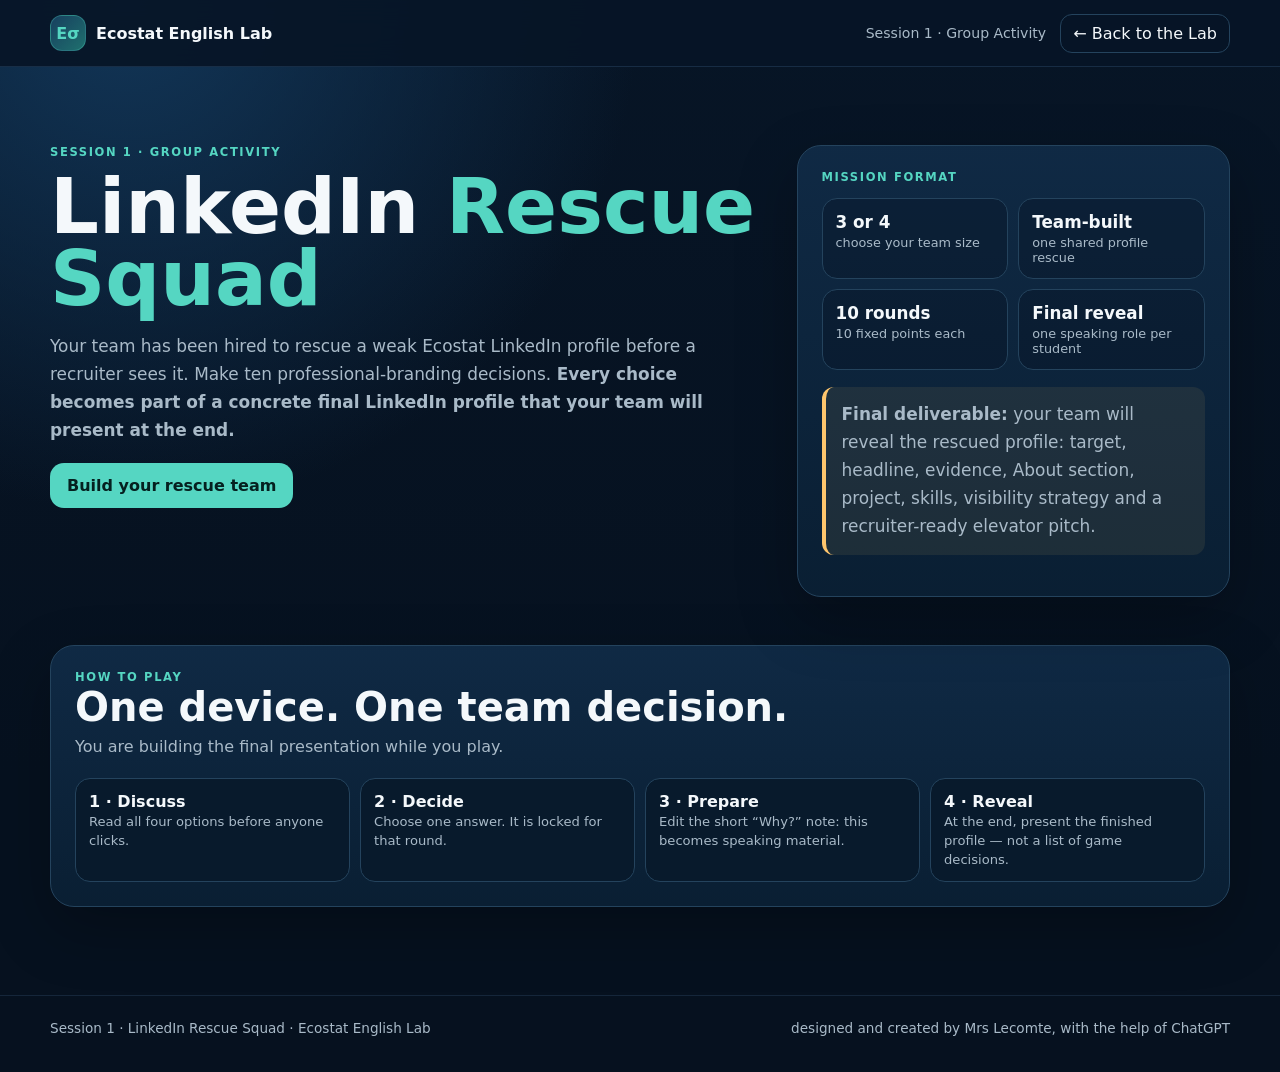
==== commit 43ae4e33: "Add files via upload" ====
--- a/session1-linkedin-rescue-squad.html
+++ b/session1-linkedin-rescue-squad.html
@@ -4,16 +4,16 @@
 <meta charset="utf-8">
 <meta name="viewport" content="width=device-width,initial-scale=1,viewport-fit=cover">
 <title>Session 1 · LinkedIn Rescue Squad · Ecostat English Lab</title>
-<meta name="description" content="A collaborative Session 1 activity for Ecostat students: rescue a weak LinkedIn profile, build a concrete final profile while making decisions, and present the result in a two-minute speaking turn.">
-<meta name="application-name" content="LinkedIn Rescue Squad v6.4.1">
+<meta name="description" content="A collaborative Session 1 activity for Ecostat students: rescue a weak LinkedIn profile, build a concrete final profile while making decisions, and present the finished profile in a structured team reveal.">
+<meta name="application-name" content="LinkedIn Rescue Squad v6.4.2">
 <meta name="theme-color" content="#08182f">
-<link rel="manifest" href="manifest.webmanifest?v=6.4.1">
+<link rel="manifest" href="manifest.webmanifest?v=6.4.2">
 <link rel="apple-touch-icon" href="icons/apple-touch-icon.png">
 <style>
 :root{--bg:#071526;--panel:#0d2138;--panel2:#102a46;--line:#24435d;--ink:#f4f8fb;--muted:#a9bac8;--teal:#55d6c2;--amber:#ffc66d;--red:#ff8b8f;--blue:#80bfff;--shadow:0 22px 60px rgba(0,0,0,.26);font-family:Inter,ui-sans-serif,system-ui,-apple-system,BlinkMacSystemFont,"Segoe UI",sans-serif;color-scheme:dark}
 *{box-sizing:border-box}html{scroll-behavior:smooth}body{margin:0;background:radial-gradient(circle at 10% 0%,#123658 0,transparent 32rem),linear-gradient(180deg,#071526,#06111f 72%);color:var(--ink);min-height:100vh}button,input,select,textarea{font:inherit}button{cursor:pointer}.wrap{width:min(1180px,calc(100% - 32px));margin:auto}.top{position:sticky;top:0;z-index:20;background:rgba(7,21,38,.92);backdrop-filter:blur(14px);border-bottom:1px solid rgba(128,191,255,.14)}.topin{min-height:66px;display:flex;align-items:center;gap:14px}.brand{display:flex;align-items:center;gap:10px;font-weight:850}.mark{width:36px;height:36px;border-radius:12px;display:grid;place-items:center;background:linear-gradient(135deg,#173f5f,#1f706e);border:1px solid rgba(85,214,194,.3);color:var(--teal)}.topmeta{margin-left:auto;color:var(--muted);font-size:.88rem}.back{color:var(--ink);text-decoration:none;border:1px solid var(--line);padding:9px 12px;border-radius:12px}.hero{padding:58px 0 30px;display:grid;grid-template-columns:1.25fr .75fr;gap:24px;align-items:stretch}.eyebrow{text-transform:uppercase;letter-spacing:.14em;font-size:.72rem;color:var(--teal);font-weight:850}.hero h1{font-size:clamp(2.4rem,6vw,5rem);line-height:.95;margin:.15em 0}.hero h1 span{color:var(--teal)}.hero p{font-size:1.06rem;color:var(--muted);line-height:1.65;max-width:65ch}.hero-card,.panel{background:linear-gradient(180deg,rgba(16,42,70,.96),rgba(10,31,52,.96));border:1px solid var(--line);border-radius:24px;box-shadow:var(--shadow)}.hero-card{padding:24px;display:flex;flex-direction:column;justify-content:center}.facts{display:grid;grid-template-columns:1fr 1fr;gap:10px;margin-top:14px}.fact{border:1px solid var(--line);border-radius:15px;padding:13px;background:rgba(4,15,28,.32)}.fact b{display:block;font-size:1.05rem}.fact span{display:block;color:var(--muted);font-size:.8rem;margin-top:3px}.screen{display:none;padding:20px 0 70px}.screen.active{display:block}.panel{padding:24px;margin:18px 0}.section-title{display:flex;justify-content:space-between;gap:18px;align-items:flex-end;margin-bottom:18px}.section-title h2{margin:0;font-size:clamp(1.7rem,4vw,2.5rem)}.section-title p{margin:.35rem 0 0;color:var(--muted);line-height:1.55}.setup-grid{display:grid;grid-template-columns:.8fr 1.2fr;gap:18px}.field label{display:block;font-weight:800;margin-bottom:7px}.field input,.field select{width:100%;border:1px solid var(--line);background:#071a2e;color:var(--ink);border-radius:12px;padding:12px}.names{display:grid;grid-template-columns:1fr 1fr;gap:10px}.candidate-grid{display:grid;grid-template-columns:1fr 1fr;gap:12px}.candidate{border:1px solid var(--line);border-radius:18px;padding:16px;background:#0a1c30;text-align:left;color:var(--ink);transition:.15s}.candidate:hover,.candidate:focus-visible{border-color:var(--teal);transform:translateY(-1px)}.candidate.selected,.candidate[aria-pressed="true"]{border-color:var(--teal);box-shadow:0 0 0 2px rgba(85,214,194,.15) inset;background:#0c2938}.candidate strong{font-size:1rem}.candidate small{display:block;color:var(--muted);line-height:1.45;margin-top:6px}.notice{border-left:4px solid var(--amber);background:rgba(255,198,109,.08);padding:14px 16px;border-radius:12px;color:#ffe5b2;line-height:1.55}.primary,.ghost,.choice{border-radius:14px;border:1px solid transparent;padding:12px 16px;font-weight:850}.primary{background:var(--teal);color:#05201f}.ghost{background:#0b1f34;color:var(--ink);border-color:var(--line)}.primary:focus-visible,.ghost:focus-visible,.back:focus-visible,.choice:focus-visible,.candidate:focus-visible{outline:3px solid var(--teal);outline-offset:3px}.primary:disabled,.ghost:disabled{opacity:.45;cursor:not-allowed}button:disabled{cursor:not-allowed}.actions{display:flex;gap:10px;flex-wrap:wrap;margin-top:18px}.scorebar{position:sticky;top:66px;z-index:15;background:rgba(6,17,31,.94);border-bottom:1px solid rgba(128,191,255,.12)}.scorein{padding:12px 0;display:grid;grid-template-columns:180px repeat(4,1fr);gap:10px;align-items:center}.scoretotal strong{font-size:1.5rem}.metric{min-width:0}.metric-head{display:flex;justify-content:space-between;font-size:.75rem;color:var(--muted);margin-bottom:5px}.track{height:8px;background:#142c41;border-radius:999px;overflow:hidden}.fill{height:100%;width:0;background:linear-gradient(90deg,var(--teal),var(--blue));transition:width .35s}.game-grid{display:grid;grid-template-columns:1.35fr .65fr;gap:18px;align-items:start}.roundcard{padding:26px}.roundtop{display:flex;align-items:center;gap:12px;justify-content:space-between}.roundnum{font-size:.78rem;color:var(--teal);font-weight:900;letter-spacing:.08em}.roundcard h2{font-size:clamp(1.7rem,4vw,2.6rem);margin:.35rem 0}.scenario{color:var(--muted);line-height:1.6;margin-bottom:16px}.choices{display:grid;gap:10px}.choice{width:100%;text-align:left;background:#091d31;color:var(--ink);border-color:var(--line);line-height:1.45;display:flex;gap:12px;align-items:flex-start;min-height:46px}.choice:hover,.choice:focus-visible{border-color:var(--blue)}.choice .letter{flex:0 0 30px;height:30px;border-radius:10px;background:#132f49;display:grid;place-items:center;color:var(--blue)}.choice.locked{cursor:default}.choice.picked{border-color:var(--teal);background:rgba(85,214,194,.09)}.choice.dim{opacity:.52}.feedback{display:none;margin-top:16px;border-radius:16px;padding:16px;border:1px solid var(--line);background:#081a2c}.feedback.show{display:block}.feedback-score{font-size:1.45rem;font-weight:950;color:var(--teal)}.feedback p{color:var(--muted);line-height:1.55}.deltas{display:flex;gap:8px;flex-wrap:wrap}.delta{font-size:.78rem;border:1px solid var(--line);padding:6px 9px;border-radius:999px}.sidecard{padding:20px;position:sticky;top:142px}.avatar{width:64px;height:64px;border-radius:18px;background:linear-gradient(135deg,#173f5f,#236f70);display:grid;place-items:center;font-size:1.5rem;font-weight:950}.sidecard h3{margin:.75rem 0 .25rem}.sidecard p{color:var(--muted);line-height:1.5;margin:.25rem 0}.tagrow{display:flex;gap:6px;flex-wrap:wrap;margin-top:12px}.tag{font-size:.75rem;border:1px solid var(--line);border-radius:999px;padding:5px 8px;color:#cce6f2}.result-hero{display:grid;grid-template-columns:.65fr 1.35fr;gap:18px}.bigscore{display:grid;place-items:center;text-align:center;min-height:260px}.bigscore strong{font-size:5rem;color:var(--teal);line-height:1}.verdict{font-size:1.2rem;font-weight:900;margin-top:10px}.verdict-desc{margin-top:8px;color:var(--muted);line-height:1.5}.breakdown{display:grid;gap:8px}.breakrow{display:grid;grid-template-columns:150px 1fr 52px;gap:10px;align-items:center;padding:10px 0;border-bottom:1px solid rgba(128,191,255,.1)}.breakrow span{color:var(--muted);font-size:.9rem}.prep-grid{display:grid;grid-template-columns:1fr 1fr;gap:14px}.role{padding:18px;border:1px solid var(--line);border-radius:18px;background:#091d31}.role h3{margin:.2rem 0}.role ul{padding-left:18px;color:var(--muted);line-height:1.55}.decision-list{margin-top:12px;padding-top:12px;border-top:1px solid rgba(128,191,255,.13)}.decision-list b{display:block;margin-bottom:7px}.decision-list p{font-size:.86rem;color:#d5e3eb;margin:6px 0}.timerbox{text-align:center;padding:24px}.timer{font-variant-numeric:tabular-nums;font-size:clamp(3.4rem,10vw,6rem);font-weight:950;letter-spacing:.04em;color:var(--teal)}.timer.warning{color:var(--amber)}.timer.done{color:var(--red)}.speaker-card{max-width:900px;margin:20px auto}.speaker-head{display:flex;justify-content:space-between;gap:12px;align-items:center}.speaker-task{font-size:1.1rem;line-height:1.6}.promptbox{background:#081a2c;border:1px solid var(--line);border-radius:16px;padding:16px;margin-top:14px}.promptbox ul{color:var(--muted);line-height:1.55}.complete{text-align:center;padding:50px 24px}.complete .tick{font-size:4rem}.rules{display:grid;grid-template-columns:repeat(4,1fr);gap:10px}.rule{padding:13px;border:1px solid var(--line);border-radius:15px;background:#081a2c}.rule b{display:block}.rule span{font-size:.82rem;color:var(--muted)}.sr-only{position:absolute;width:1px;height:1px;padding:0;margin:-1px;overflow:hidden;clip:rect(0,0,0,0);white-space:nowrap;border:0}.skip{position:fixed;left:12px;top:-80px;z-index:100;background:var(--teal);color:#05201f;padding:10px 14px;border-radius:10px;font-weight:900;text-decoration:none}.skip:focus{top:12px}footer{border-top:1px solid rgba(128,191,255,.12);padding:24px 0 36px;color:var(--muted);font-size:.85rem}.footerin{display:flex;justify-content:space-between;gap:12px;flex-wrap:wrap}
 .size-picker{display:grid;grid-template-columns:1fr 1fr;gap:10px}.size-option{border:1px solid var(--line);background:#081a2c;color:var(--ink);border-radius:16px;padding:14px;text-align:left;font-weight:900}.size-option span{display:block;color:var(--muted);font-size:.8rem;font-weight:600;margin-top:3px}.size-option[aria-pressed="true"]{border-color:var(--teal);background:rgba(85,214,194,.10);box-shadow:0 0 0 2px rgba(85,214,194,.12) inset}.size-option:focus-visible{outline:3px solid var(--teal);outline-offset:3px}.recap-capture{margin-top:14px;padding:14px;border:1px solid rgba(85,214,194,.35);border-radius:14px;background:rgba(85,214,194,.06)}.recap-capture label{display:block;font-weight:900;margin-bottom:6px}.recap-capture textarea{width:100%;resize:vertical;min-height:72px;border:1px solid var(--line);background:#06182a;color:var(--ink);border-radius:12px;padding:10px;line-height:1.45}.recap-capture textarea:focus{outline:3px solid rgba(85,214,194,.35);border-color:var(--teal)}.recap-help{font-size:.8rem!important;margin:6px 0 0!important}.recap-save{margin-top:7px;font-size:.78rem;font-weight:800;color:var(--teal)}.tradeoff-note{margin-top:9px;padding:9px 10px;border:1px solid rgba(128,191,255,.22);border-radius:10px;background:#071a2e;color:#d5e3eb;font-size:.78rem;line-height:1.45}.recap-card{margin-top:18px;padding-top:16px;border-top:1px solid rgba(128,191,255,.16)}.recap-card>p{font-size:.84rem}.recap-phases{display:grid;gap:8px;margin-top:10px}.recap-phase{border:1px solid var(--line);border-radius:12px;padding:9px;background:#071a2e}.recap-phase-head{display:flex;justify-content:space-between;gap:8px;font-size:.78rem}.recap-phase-head b{color:#eaf7f8}.recap-phase-head span{color:var(--teal);font-weight:850}.recap-latest{margin-top:5px!important;font-size:.77rem!important;color:#cbdce6!important}.recap-empty{color:var(--muted)!important}.recap-structure{display:grid;grid-template-columns:repeat(4,1fr);gap:8px;margin:12px 0}.recap-step{border:1px solid var(--line);border-radius:12px;padding:10px;background:#081a2c}.recap-step b{display:block;color:var(--teal);font-size:.78rem}.recap-step span{display:block;color:var(--muted);font-size:.78rem;line-height:1.4;margin-top:4px}.why{display:block;color:#bfeee6;font-size:.8rem;line-height:1.4;margin-top:3px}.recap-pack{display:grid;gap:8px}.recap-pack-row{border-bottom:1px solid rgba(128,191,255,.12);padding:10px 0}.recap-pack-row:last-child{border-bottom:0}.recap-pack-row b{display:block;margin-bottom:4px}.recap-pack-row span{display:block;color:var(--muted);font-size:.88rem;line-height:1.45}.role .recap-structure{grid-template-columns:1fr 1fr}.role .recap-step{padding:8px}.mini-label{display:block;text-transform:uppercase;letter-spacing:.08em;color:var(--teal);font-size:.67rem;font-weight:900;margin-top:12px}.team-step{margin:0 0 14px;padding:10px 12px;border:1px solid rgba(128,191,255,.2);border-radius:12px;background:rgba(128,191,255,.06);color:#d9e9f3;font-size:.86rem;line-height:1.5}.team-step strong{color:var(--teal)}
-/* v6.4.1 final presentation board · presentation timing removed */
+/* v6.4.2 final presentation board · presentation timing removed · overall duration label removed */
 .reveal{border:1px solid rgba(85,214,194,.42);background:linear-gradient(180deg,rgba(8,39,50,.96),rgba(8,26,44,.96))}.reveal-title{display:flex;justify-content:space-between;gap:12px;align-items:flex-start}.reveal-title h2{margin:.25rem 0 .35rem}.reveal-grid{display:grid;grid-template-columns:1fr 1fr;gap:10px;margin-top:16px}.reveal-item{border:1px solid var(--line);border-radius:14px;background:#071a2e;padding:13px}.reveal-item.wide{grid-column:1/-1}.reveal-item b{display:block;color:var(--teal);font-size:.74rem;text-transform:uppercase;letter-spacing:.07em;margin-bottom:5px}.reveal-item p{margin:0;color:#e8f1f6;line-height:1.5;white-space:pre-wrap}.pitch-card{margin-top:12px;border:1px solid rgba(255,198,109,.42);background:rgba(255,198,109,.06);border-radius:14px;padding:14px}.pitch-card b{display:block;color:var(--amber);margin-bottom:7px}.pitch-card p{margin:0;line-height:1.6}.present-this{margin-top:12px;border-left:4px solid var(--teal);background:rgba(85,214,194,.07);padding:12px 14px;border-radius:10px;line-height:1.55}.score-chip{display:inline-block;margin-left:6px;padding:2px 7px;border-radius:999px;border:1px solid var(--line);font-size:.72rem;color:var(--muted)}.score-chip.weak{border-color:rgba(255,139,143,.45);color:#ffc7c9}.weak-fix{margin-top:8px;padding:9px 10px;border:1px solid rgba(255,139,143,.28);background:rgba(255,139,143,.06);border-radius:10px;color:#ffd7d9;font-size:.8rem;line-height:1.45}.speaker-material{display:grid;gap:9px;margin-top:12px}.speaker-material .reveal-item{padding:11px}.pitch-box{margin-top:12px;padding:13px;border-radius:12px;border:1px solid rgba(255,198,109,.35);background:rgba(255,198,109,.05)}.pitch-box b{color:var(--amber)}
 @media(max-width:900px){.hero,.setup-grid,.game-grid,.result-hero{grid-template-columns:1fr}.scorein{grid-template-columns:1fr 1fr}.scoretotal{grid-column:1/-1}.sidecard{position:static}.prep-grid{grid-template-columns:1fr}.rules{grid-template-columns:1fr}.topmeta{display:none}}
 @media(prefers-reduced-motion:reduce){html{scroll-behavior:auto}.fill,.candidate{transition:none}}
@@ -27,7 +27,7 @@
 <main id="activityMain">
 <section id="intro" class="screen active"><div class="wrap">
   <div class="hero"><div><div class="eyebrow">Session 1 · Group Activity</div><h1>LinkedIn <span>Rescue Squad</span></h1><p>Your team has been hired to rescue a weak Ecostat LinkedIn profile before a recruiter sees it. Make ten professional-branding decisions. <strong>Every choice becomes part of a concrete final LinkedIn profile that your team will present at the end.</strong></p><div class="actions"><button type="button" class="primary" id="goSetup">Build your rescue team</button></div></div>
-  <aside class="hero-card"><div class="eyebrow">Mission format</div><div class="facts"><div class="fact"><b>3 or 4</b><span>choose your team size</span></div><div class="fact"><b>20–25 min</b><span>game + preparation</span></div><div class="fact"><b>10 rounds</b><span>10 fixed points each</span></div><div class="fact"><b>Final reveal</b><span>one speaking role per student</span></div></div><p class="notice"><strong>Final deliverable:</strong> your team will reveal the rescued profile: target, headline, evidence, About section, project, skills, visibility strategy and a recruiter-ready elevator pitch.</p></aside></div>
+  <aside class="hero-card"><div class="eyebrow">Mission format</div><div class="facts"><div class="fact"><b>3 or 4</b><span>choose your team size</span></div><div class="fact"><b>Team-built</b><span>one shared profile rescue</span></div><div class="fact"><b>10 rounds</b><span>10 fixed points each</span></div><div class="fact"><b>Final reveal</b><span>one speaking role per student</span></div></div><p class="notice"><strong>Final deliverable:</strong> your team will reveal the rescued profile: target, headline, evidence, About section, project, skills, visibility strategy and a recruiter-ready elevator pitch.</p></aside></div>
   <div class="panel"><div class="section-title"><div><div class="eyebrow">How to play</div><h2>One device. One team decision.</h2><p>You are building the final presentation while you play.</p></div></div><div class="rules"><div class="rule"><b>1 · Discuss</b><span>Read all four options before anyone clicks.</span></div><div class="rule"><b>2 · Decide</b><span>Choose one answer. It is locked for that round.</span></div><div class="rule"><b>3 · Prepare</b><span>Edit the short “Why?” note: this becomes speaking material.</span></div><div class="rule"><b>4 · Reveal</b><span>At the end, present the finished profile — not a list of game decisions.</span></div></div></div>
 </div></section>
 <section id="setup" class="screen"><div class="wrap"><div class="section-title"><div><div class="eyebrow">Team setup</div><h2>Choose your Ecostat profile.</h2><p><strong>1.</strong> Choose 3 or 4 students and enter names. <strong>2.</strong> Choose one candidate. <strong>3.</strong> Start the rescue. The candidate choice is not scored.</p></div></div>
